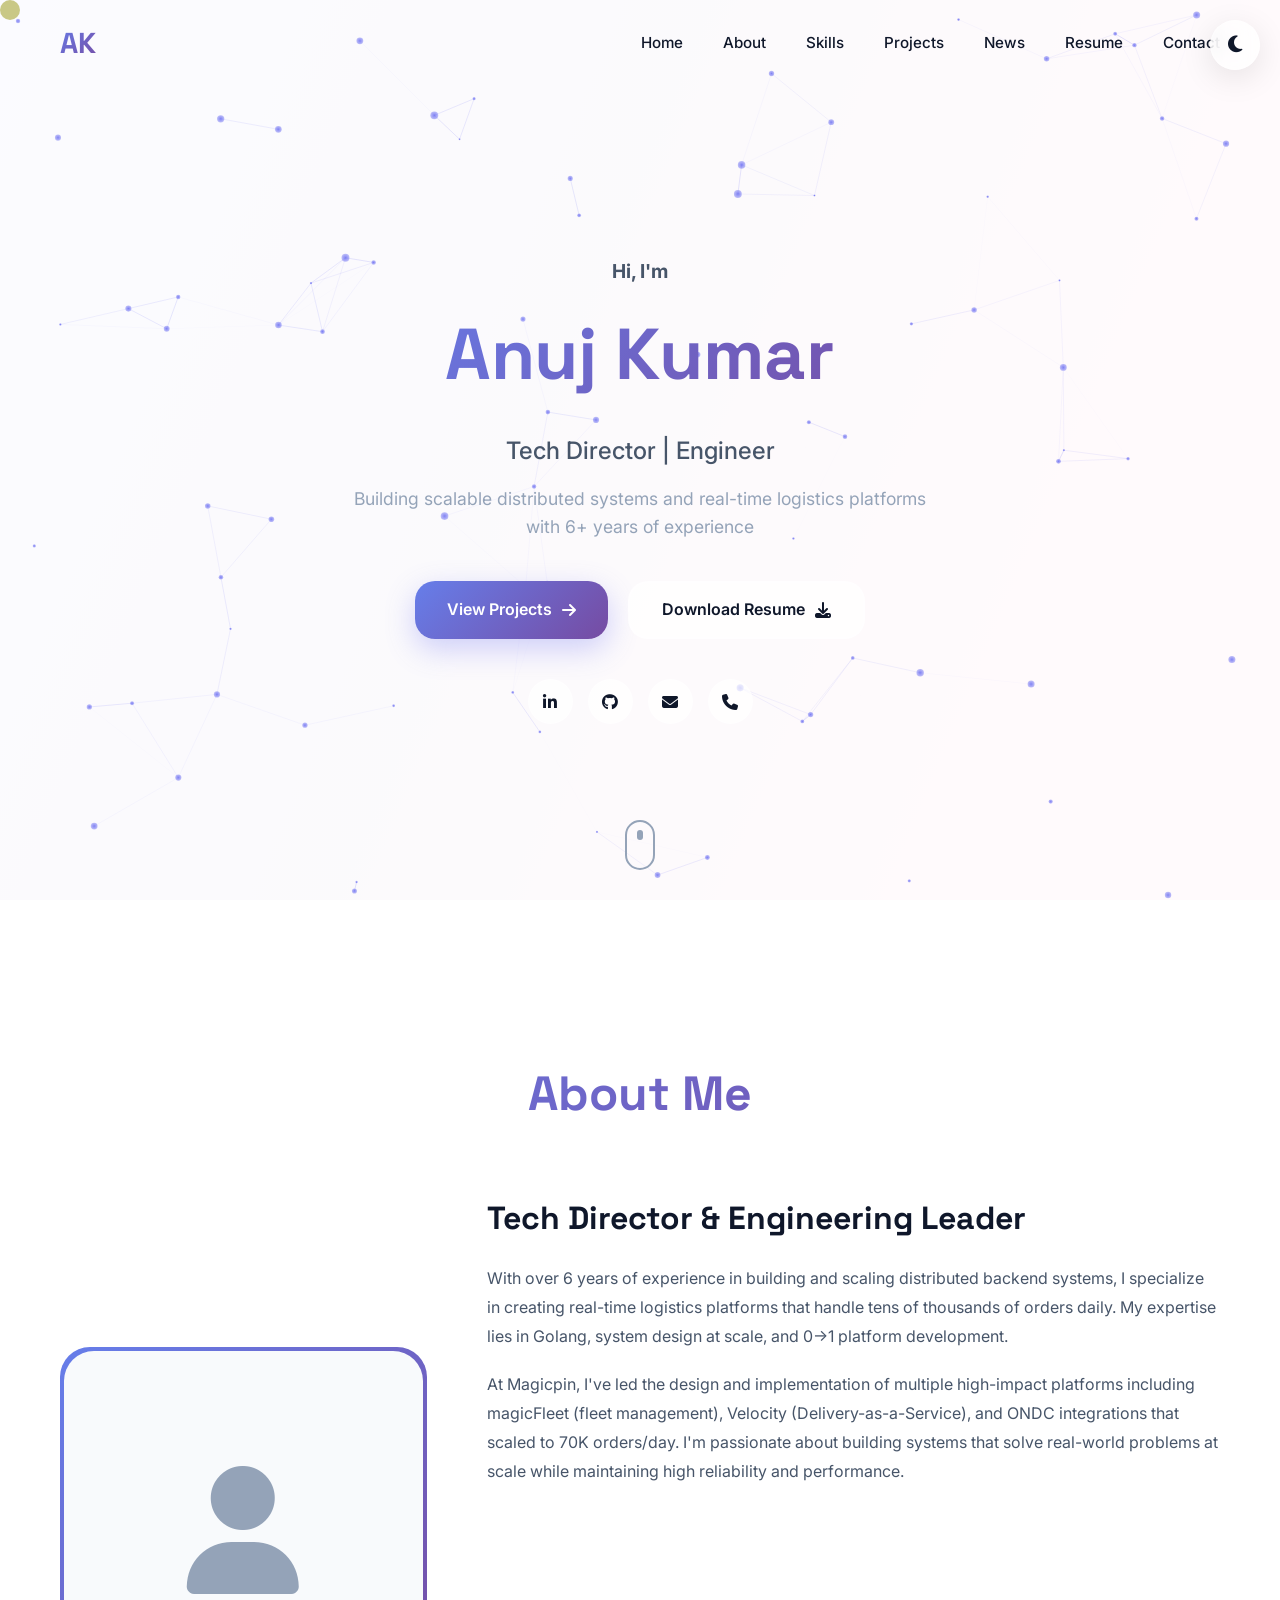
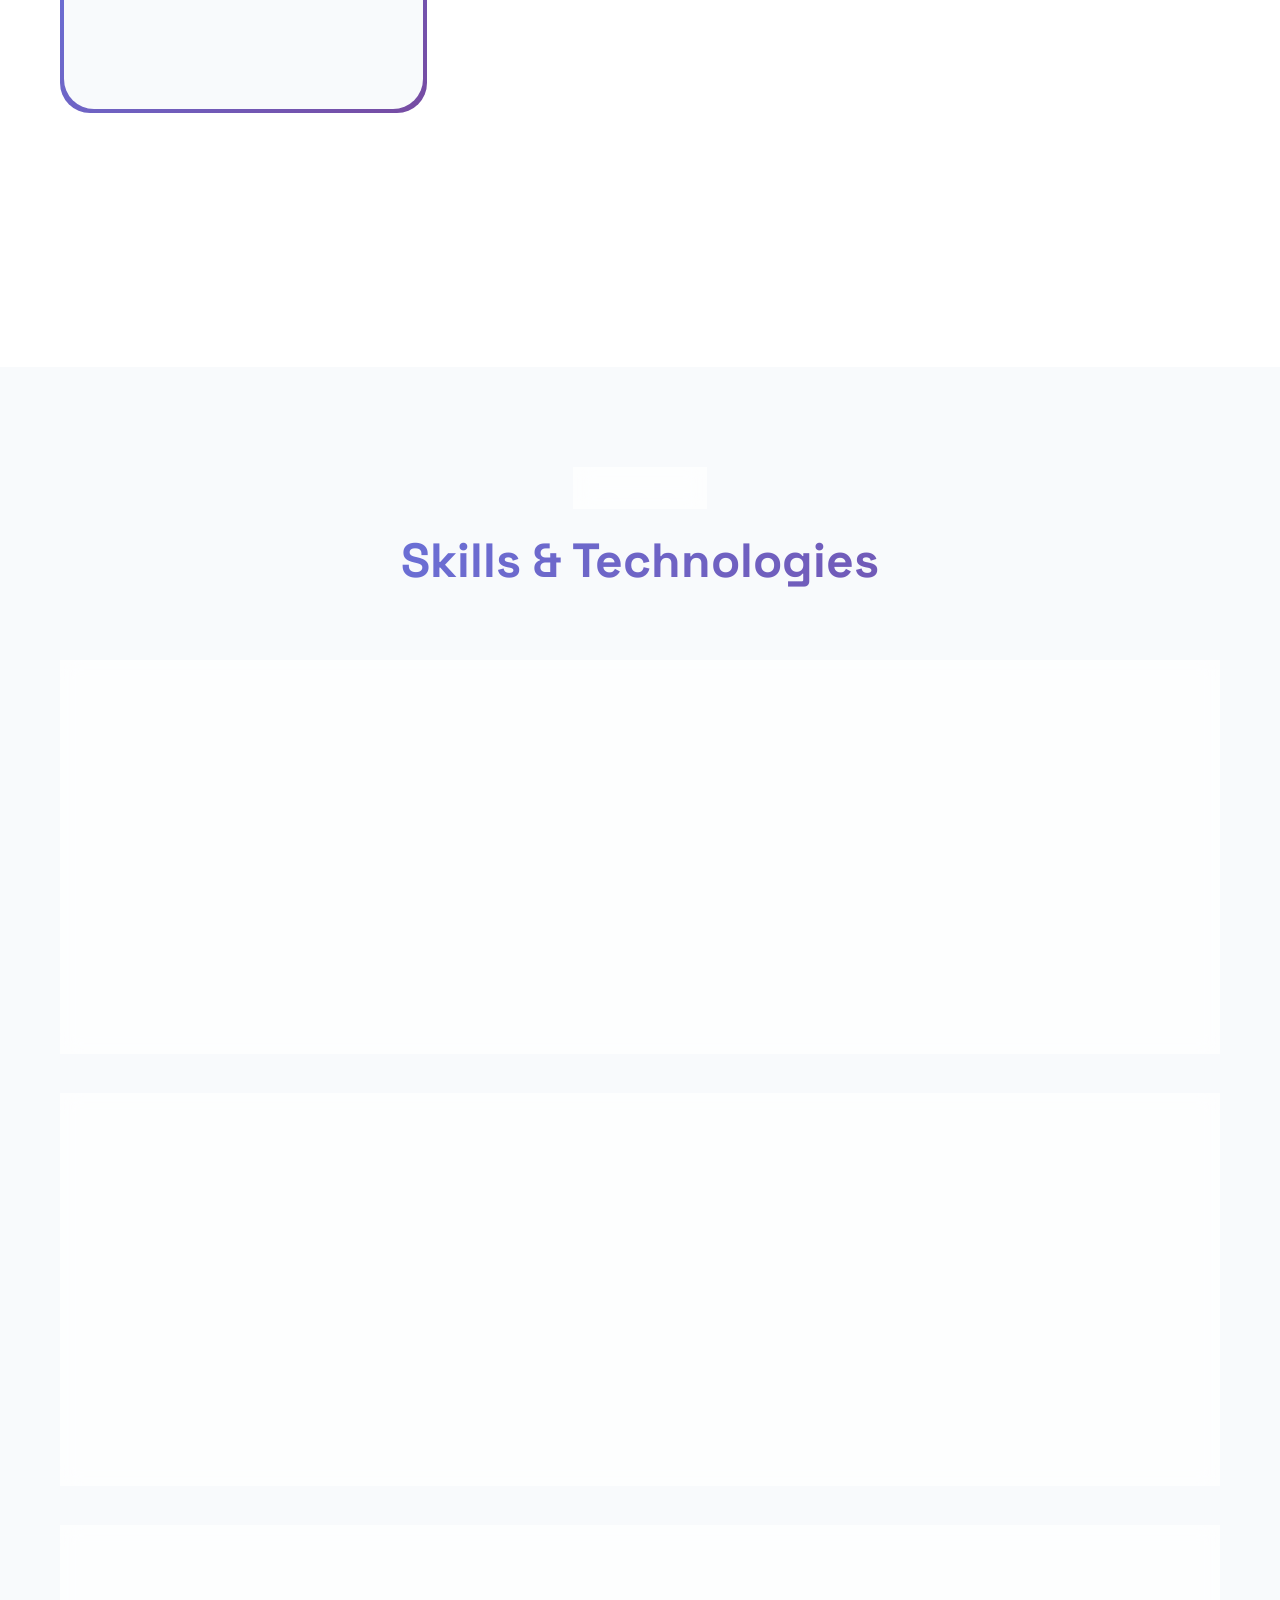
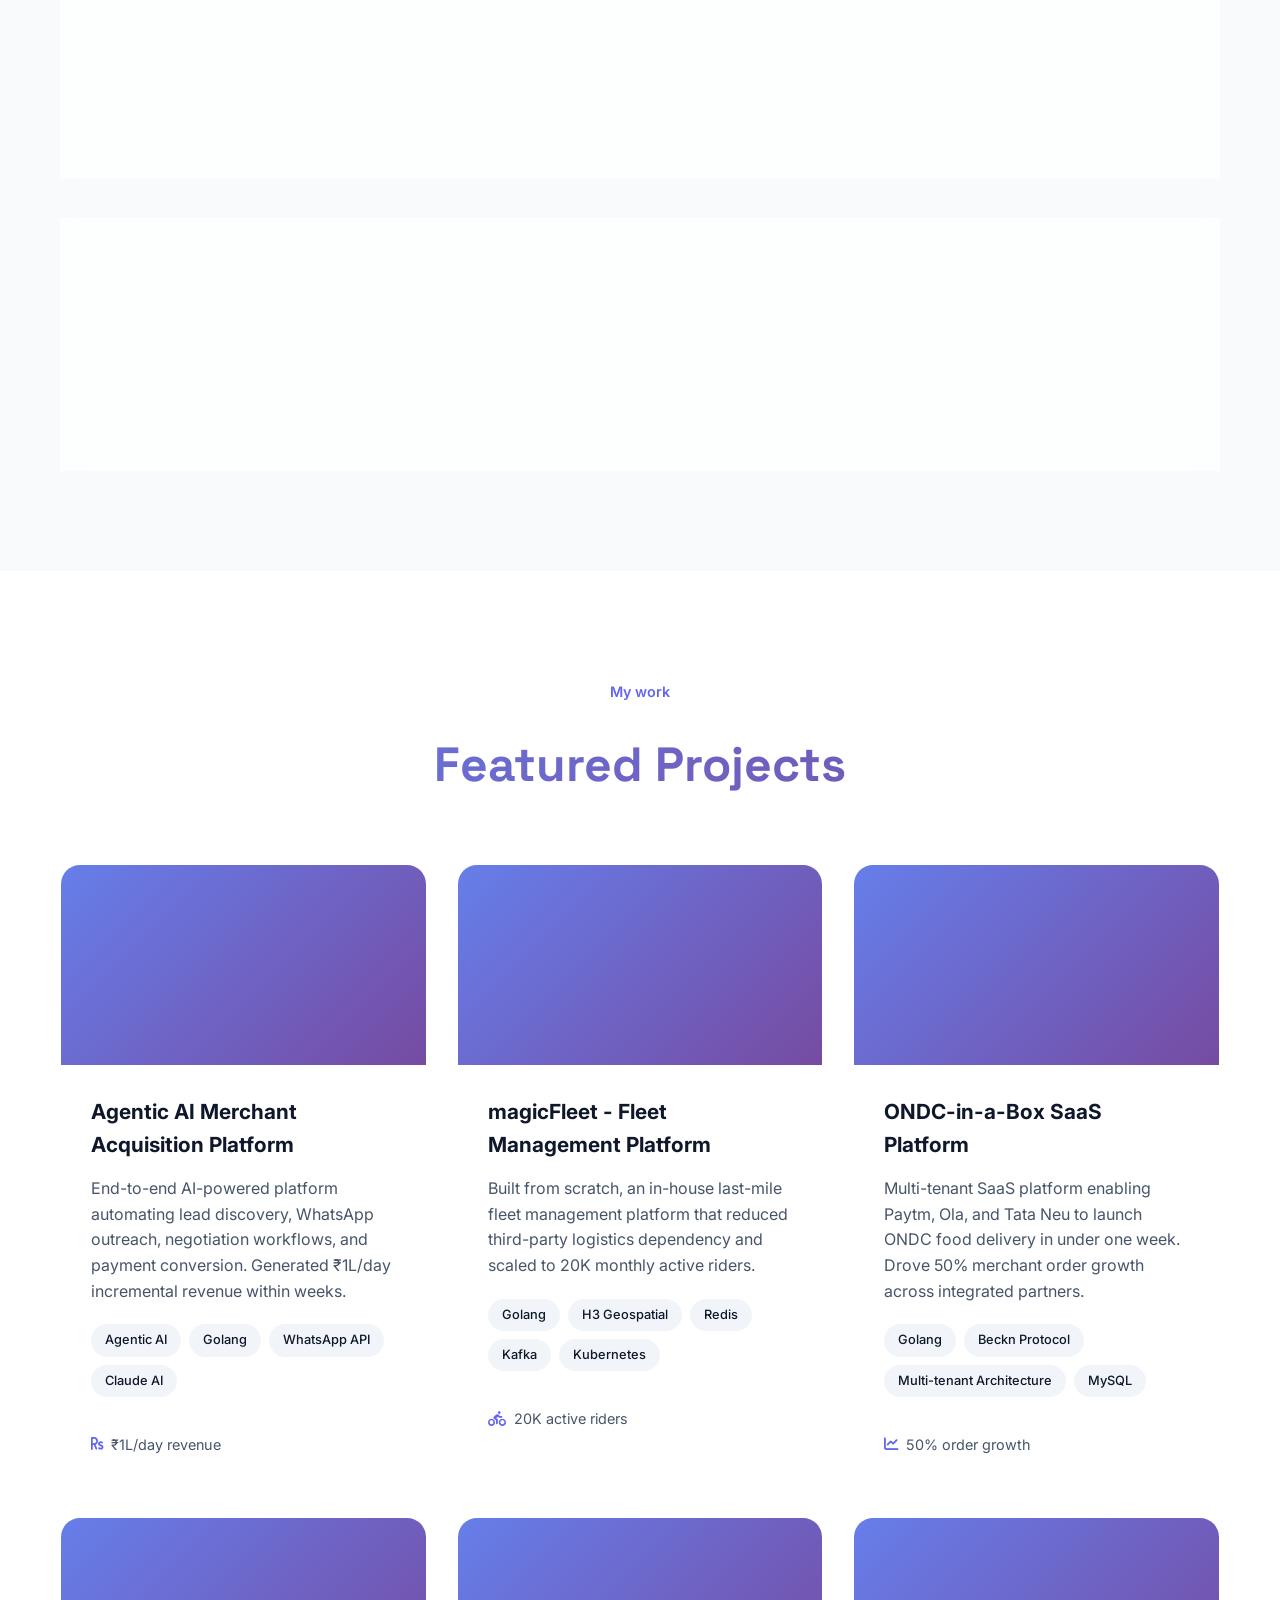
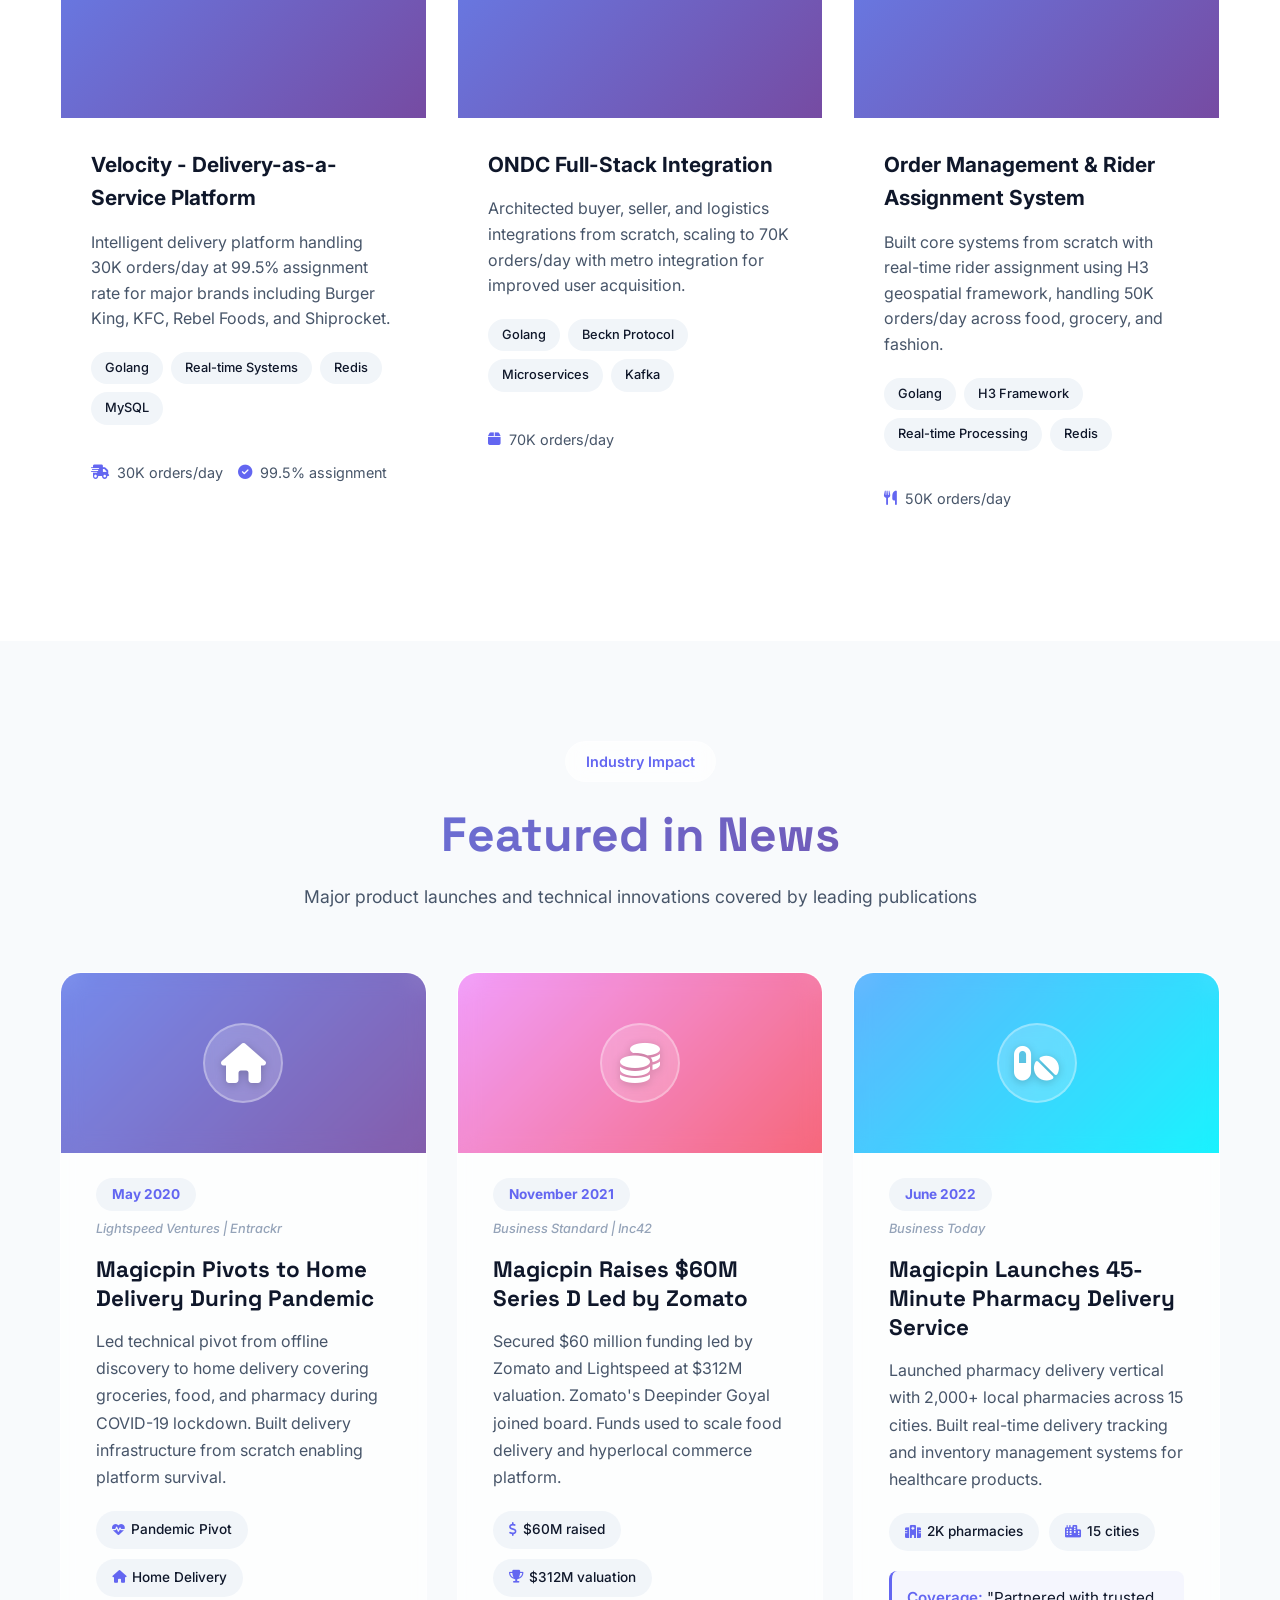
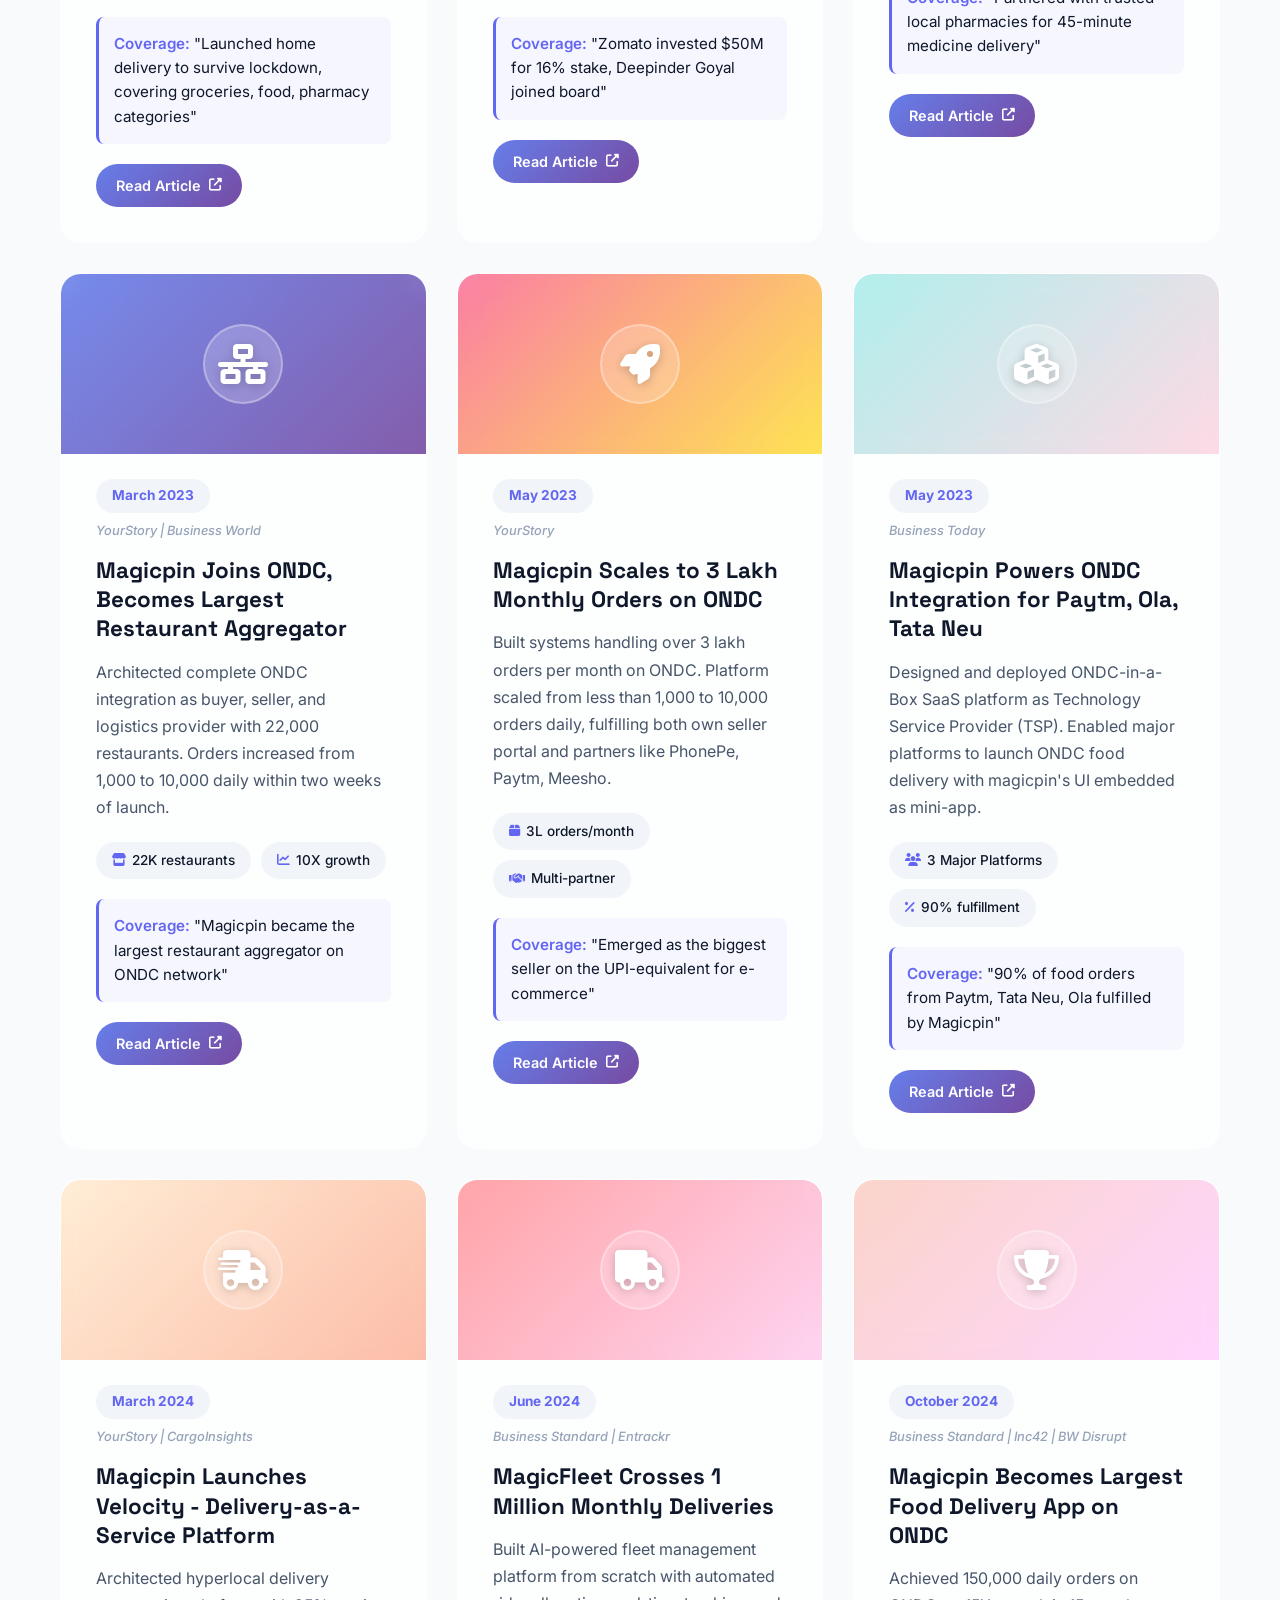
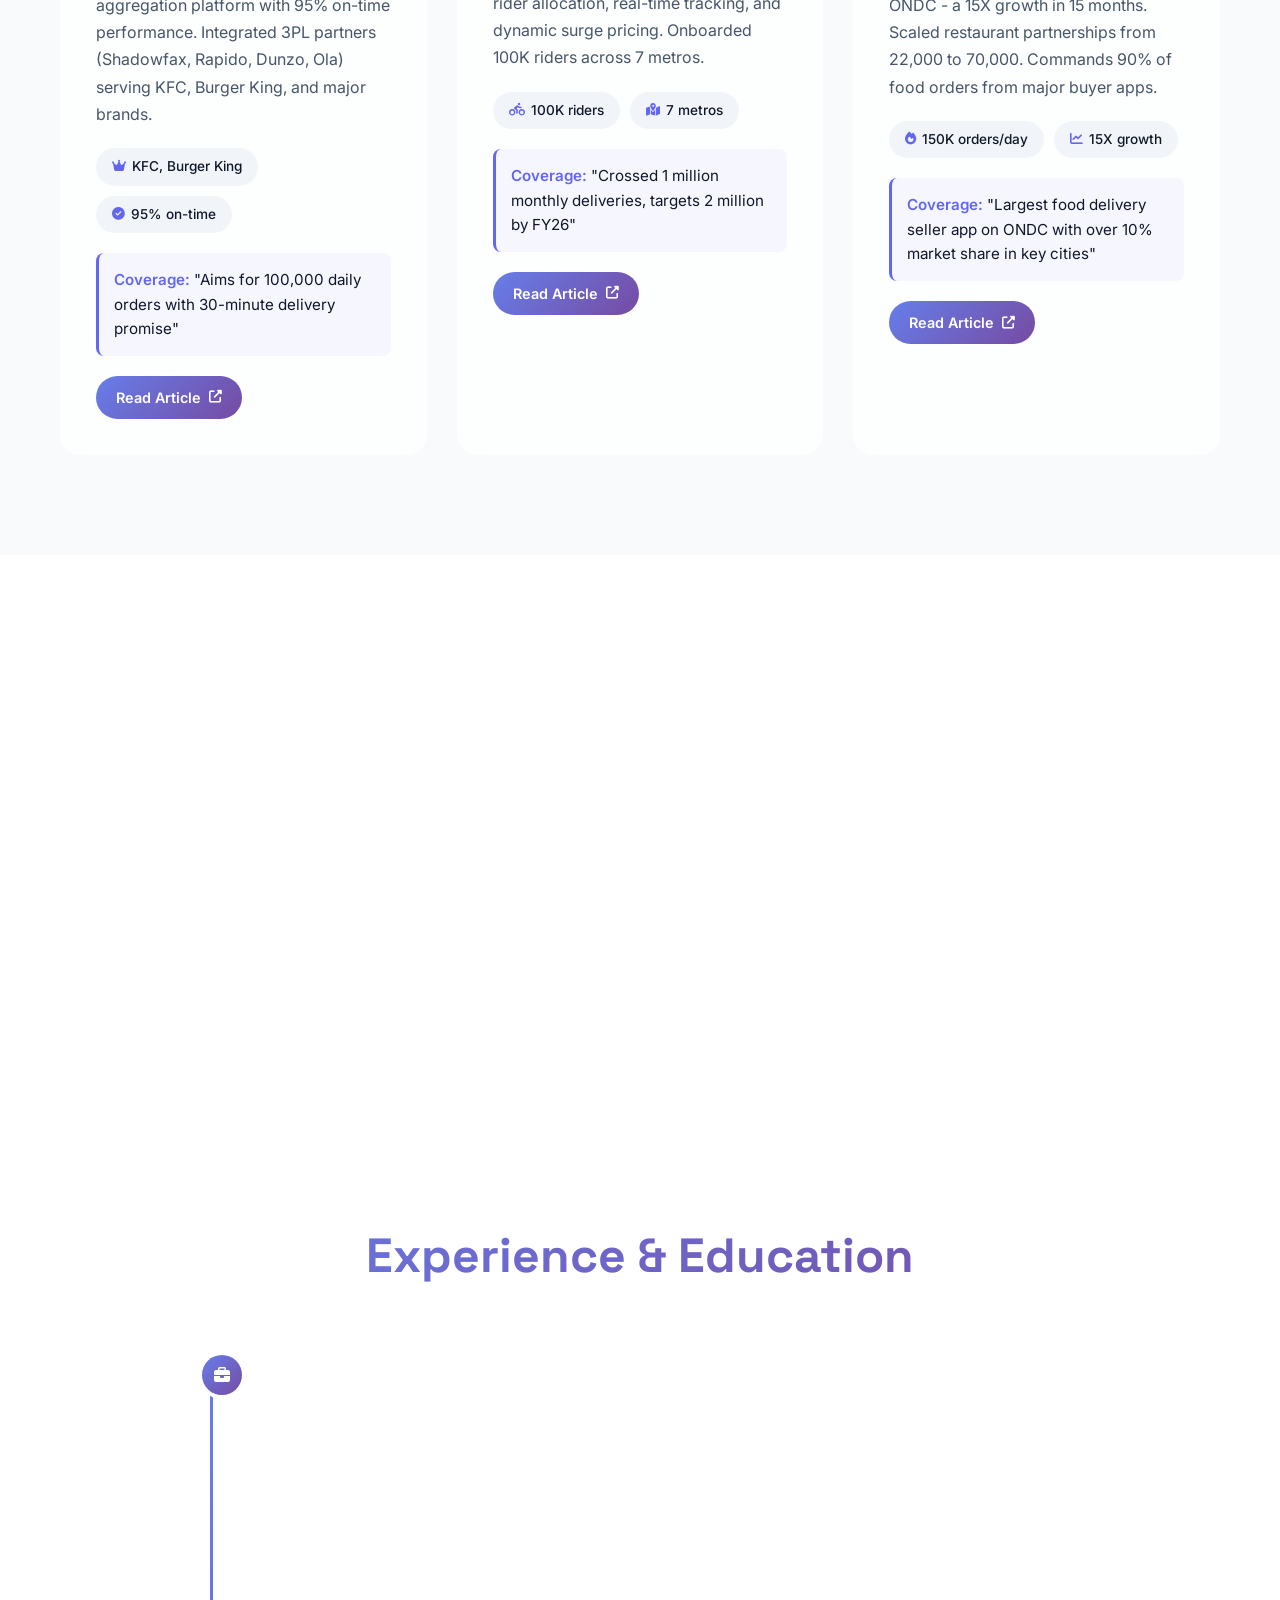
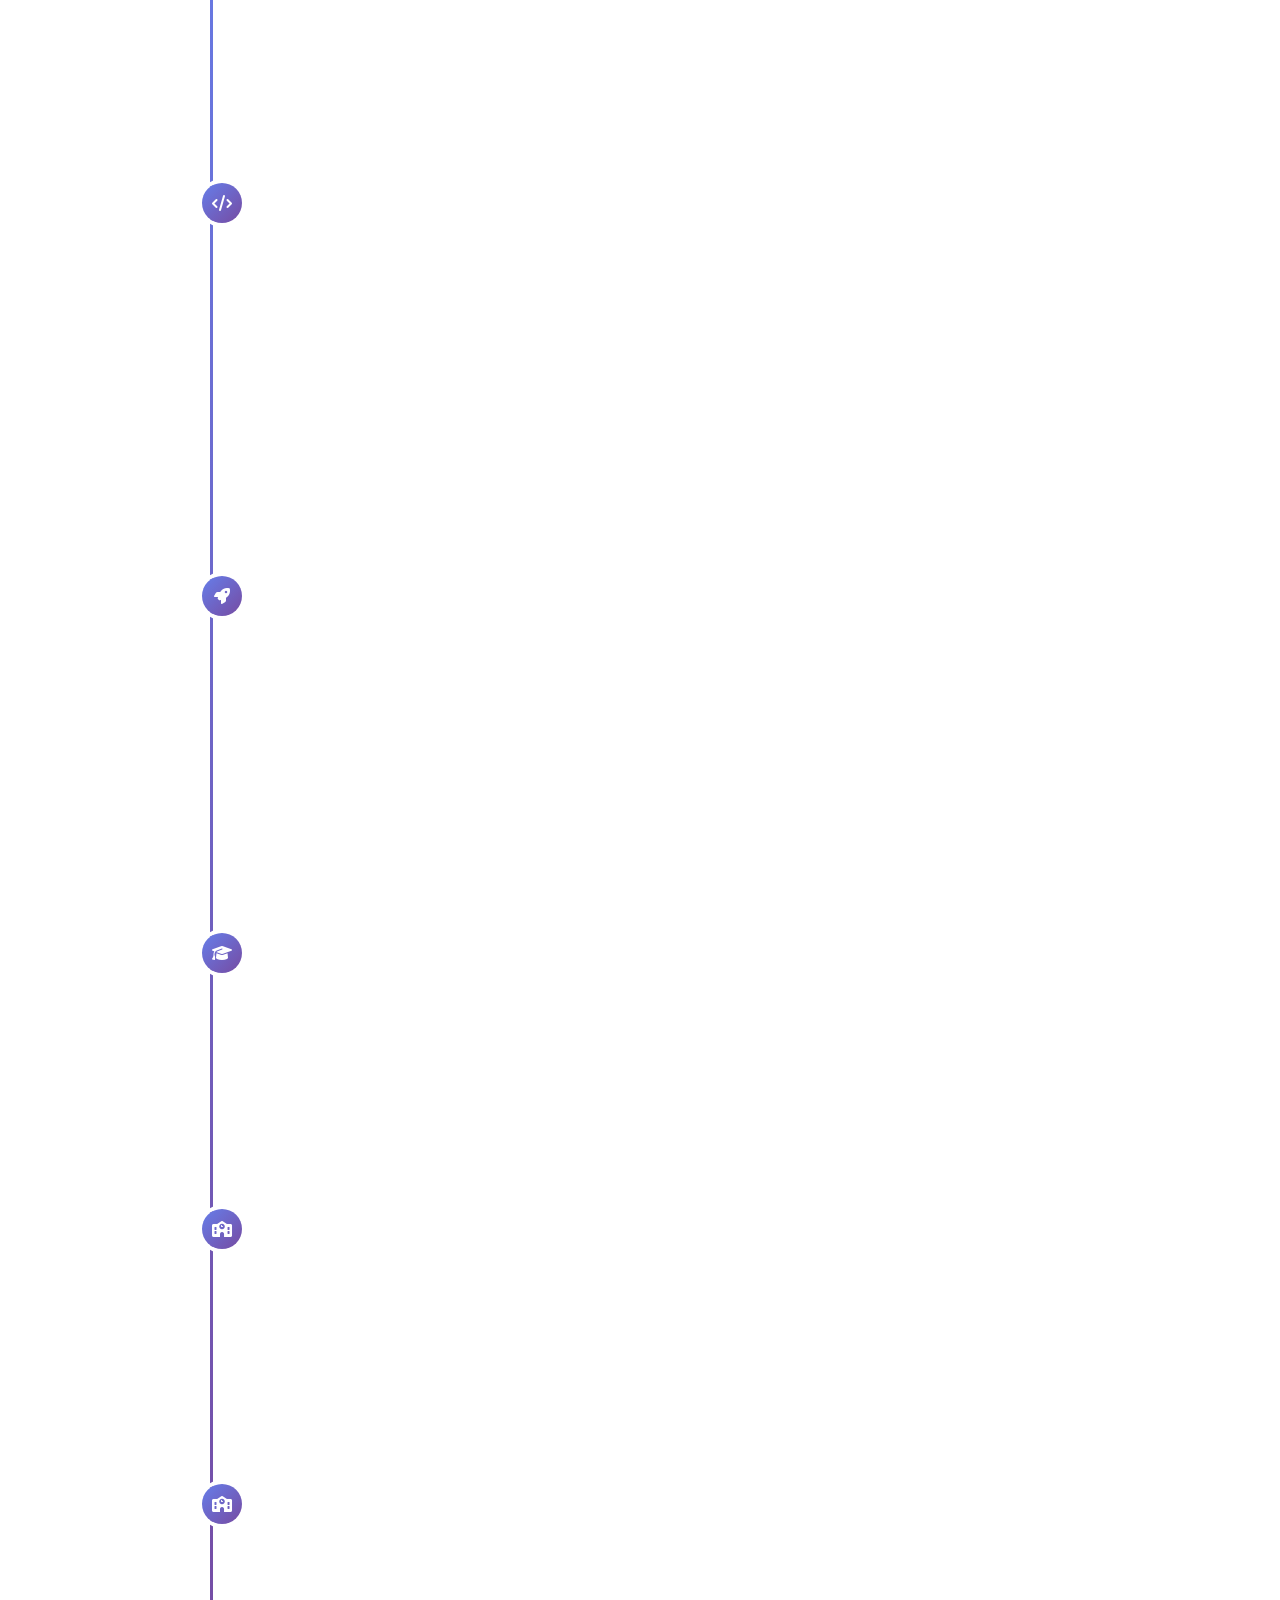
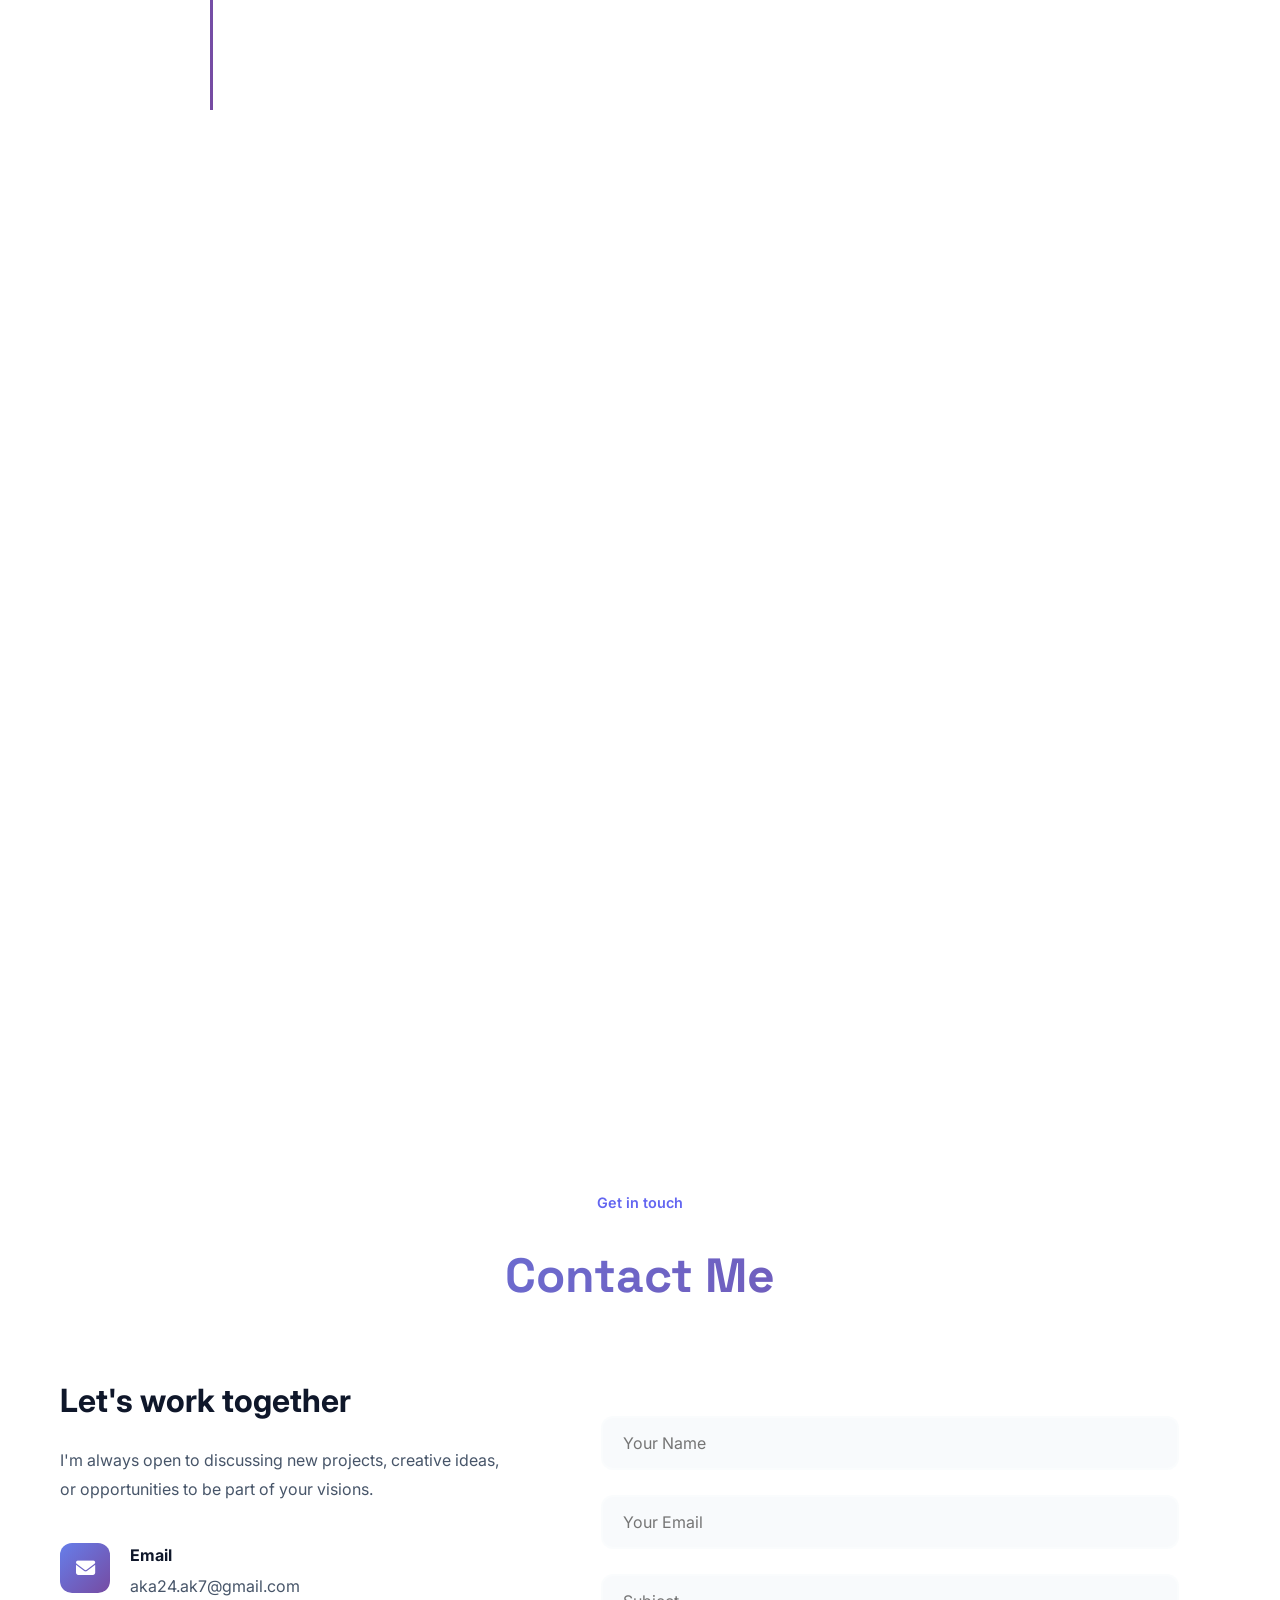
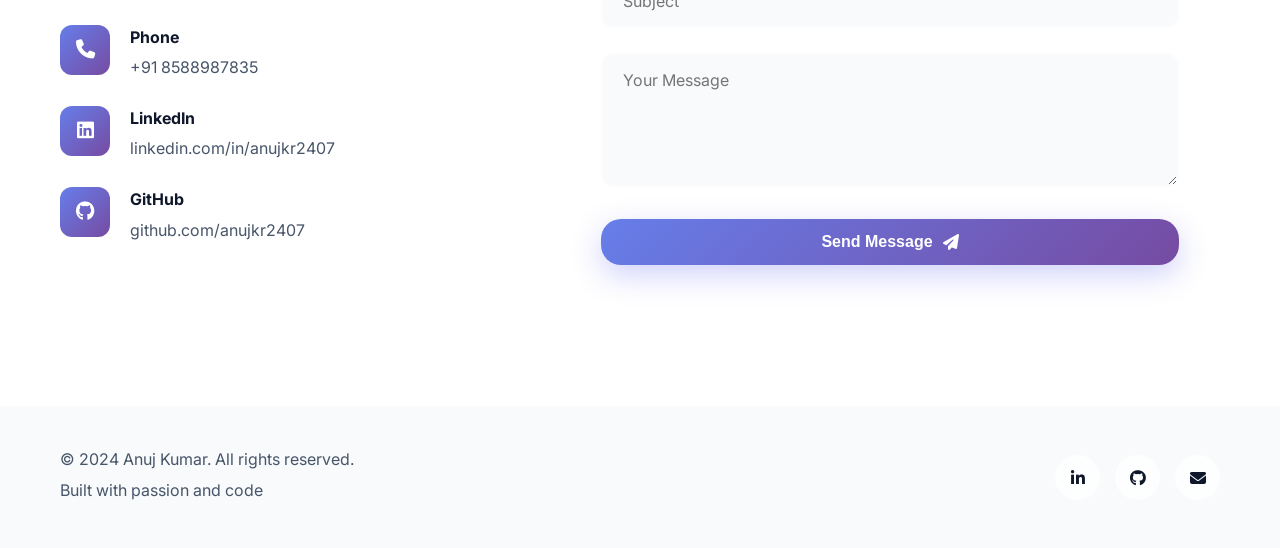
==== index.html @ c37e2f03 "Add header images to news cards and include 2020-2021 news stories (pandemic pivot, Series D funding" ====
<!DOCTYPE html>
<html lang="en">
<head>
    <meta charset="UTF-8">
    <meta name="viewport" content="width=device-width, initial-scale=1.0">
    <meta name="description" content="Anuj Kumar - Tech Director & Engineering Manager with 6+ years experience in distributed systems, Golang, and platform development">
    <meta name="keywords" content="Anuj Kumar, Software Engineer, Tech Director, Golang, System Design, Backend Developer">
    <meta name="author" content="Anuj Kumar">
    <title>Anuj Kumar - Tech Director & Engineering Leader</title>

    <!-- Preconnect for performance -->
    <link rel="preconnect" href="https://fonts.googleapis.com">
    <link rel="preconnect" href="https://fonts.gstatic.com" crossorigin>

    <!-- Google Fonts -->
    <link href="https://fonts.googleapis.com/css2?family=Inter:wght@300;400;500;600;700;800&family=Space+Grotesk:wght@400;500;600;700&display=swap" rel="stylesheet">

    <!-- Font Awesome -->
    <link rel="stylesheet" href="https://cdnjs.cloudflare.com/ajax/libs/font-awesome/6.4.0/css/all.min.css">

    <!-- CSS -->
    <link rel="stylesheet" href="css/style.css">
</head>
<body>
    <!-- Theme Toggle Button -->
    <button id="theme-toggle" class="theme-toggle" aria-label="Toggle dark/light mode">
        <i class="fas fa-moon"></i>
    </button>

    <!-- Back to Top Button -->
    <button id="back-to-top" class="back-to-top" aria-label="Back to top">
        <i class="fas fa-arrow-up"></i>
    </button>

    <!-- Navigation -->
    <nav class="navbar" id="navbar">
        <div class="container">
            <div class="nav-content">
                <a href="#home" class="nav-logo">AK</a>
                <ul class="nav-menu" id="nav-menu">
                    <li><a href="#home" class="nav-link">Home</a></li>
                    <li><a href="#about" class="nav-link">About</a></li>
                    <li><a href="#skills" class="nav-link">Skills</a></li>
                    <li><a href="#projects" class="nav-link">Projects</a></li>
                    <li><a href="#news" class="nav-link">News</a></li>
                    <li><a href="#resume" class="nav-link">Resume</a></li>
                    <li><a href="#contact" class="nav-link">Contact</a></li>
                </ul>
                <button class="nav-toggle" id="nav-toggle" aria-label="Toggle navigation menu">
                    <span></span>
                    <span></span>
                    <span></span>
                </button>
            </div>
        </div>
    </nav>

    <!-- Hero Section -->
    <section id="home" class="hero">
        <div class="particles-container" id="particles"></div>
        <div class="container">
            <div class="hero-content">
                <div class="hero-text">
                    <h1 class="hero-title">
                        <span class="greeting">Hi, I'm</span>
                        <span class="name">Anuj Kumar</span>
                    </h1>
                    <p class="hero-tagline">Tech Director | Engineering Manager | System Architect</p>
                    <p class="hero-description">
                        Building scalable distributed systems and real-time logistics platforms with 6+ years of experience
                    </p>
                    <div class="hero-buttons">
                        <a href="#projects" class="btn btn-primary">
                            <span>View Projects</span>
                            <i class="fas fa-arrow-right"></i>
                        </a>
                        <a href="assets/resume/Anuj_Kumar_Resume.pdf" download class="btn btn-secondary">
                            <span>Download Resume</span>
                            <i class="fas fa-download"></i>
                        </a>
                    </div>
                    <div class="hero-social">
                        <a href="https://linkedin.com/in/anujkr2407" target="_blank" rel="noopener" class="social-link" aria-label="LinkedIn">
                            <i class="fab fa-linkedin-in"></i>
                        </a>
                        <a href="https://github.com/anujkr2407" target="_blank" rel="noopener" class="social-link" aria-label="GitHub">
                            <i class="fab fa-github"></i>
                        </a>
                        <a href="mailto:aka24.ak7@gmail.com" class="social-link" aria-label="Email">
                            <i class="fas fa-envelope"></i>
                        </a>
                        <a href="tel:+918588987835" class="social-link" aria-label="Phone">
                            <i class="fas fa-phone"></i>
                        </a>
                    </div>
                </div>
            </div>
        </div>
        <div class="scroll-indicator">
            <span></span>
        </div>
    </section>

    <!-- About Section -->
    <section id="about" class="about section">
        <div class="container">
            <div class="section-header">
                <span class="section-label">Get to know me</span>
                <h2 class="section-title">About Me</h2>
            </div>
            <div class="about-content">
                <div class="about-image">
                    <div class="image-wrapper">
                        <div class="image-placeholder">
                            <i class="fas fa-user"></i>
                        </div>
                    </div>
                </div>
                <div class="about-text">
                    <h3>Tech Director & Engineering Leader</h3>
                    <p>
                        With over 6 years of experience in building and scaling distributed backend systems,
                        I specialize in creating real-time logistics platforms that handle tens of thousands of orders daily.
                        My expertise lies in Golang, system design at scale, and 0→1 platform development.
                    </p>
                    <p>
                        At Magicpin, I've led the design and implementation of multiple high-impact platforms including
                        magicFleet (fleet management), Velocity (Delivery-as-a-Service), and ONDC integrations that
                        scaled to 70K orders/day. I'm passionate about building systems that solve real-world problems
                        at scale while maintaining high reliability and performance.
                    </p>
                    <div class="about-highlights">
                        <div class="highlight-item">
                            <i class="fas fa-code"></i>
                            <div>
                                <h4>Specialization</h4>
                                <p>Distributed Systems & Real-time Platforms</p>
                            </div>
                        </div>
                        <div class="highlight-item">
                            <i class="fas fa-trophy"></i>
                            <div>
                                <h4>Achievement</h4>
                                <p>Built platforms handling 70K+ orders/day</p>
                            </div>
                        </div>
                        <div class="highlight-item">
                            <i class="fas fa-graduation-cap"></i>
                            <div>
                                <h4>Education</h4>
                                <p>B.E. in IT, NSIT (80.9%)</p>
                            </div>
                        </div>
                    </div>
                </div>
            </div>
        </div>
    </section>

    <!-- Skills Section -->
    <section id="skills" class="skills section">
        <div class="container">
            <div class="section-header">
                <span class="section-label">My expertise</span>
                <h2 class="section-title">Skills & Technologies</h2>
            </div>
            <div class="skills-content">
                <div class="skill-category">
                    <h3><i class="fas fa-code"></i> Programming Languages</h3>
                    <div class="skill-items">
                        <div class="skill-item">
                            <div class="skill-info">
                                <span class="skill-name">Golang</span>
                                <span class="skill-percent">95%</span>
                            </div>
                            <div class="skill-bar">
                                <div class="skill-progress" data-progress="95"></div>
                            </div>
                        </div>
                        <div class="skill-item">
                            <div class="skill-info">
                                <span class="skill-name">Java / Spring Boot</span>
                                <span class="skill-percent">90%</span>
                            </div>
                            <div class="skill-bar">
                                <div class="skill-progress" data-progress="90"></div>
                            </div>
                        </div>
                        <div class="skill-item">
                            <div class="skill-info">
                                <span class="skill-name">Python</span>
                                <span class="skill-percent">85%</span>
                            </div>
                            <div class="skill-bar">
                                <div class="skill-progress" data-progress="85"></div>
                            </div>
                        </div>
                        <div class="skill-item">
                            <div class="skill-info">
                                <span class="skill-name">C/C++</span>
                                <span class="skill-percent">80%</span>
                            </div>
                            <div class="skill-bar">
                                <div class="skill-progress" data-progress="80"></div>
                            </div>
                        </div>
                    </div>
                </div>

                <div class="skill-category">
                    <h3><i class="fas fa-database"></i> Databases & Storage</h3>
                    <div class="skill-items">
                        <div class="skill-item">
                            <div class="skill-info">
                                <span class="skill-name">Redis</span>
                                <span class="skill-percent">95%</span>
                            </div>
                            <div class="skill-bar">
                                <div class="skill-progress" data-progress="95"></div>
                            </div>
                        </div>
                        <div class="skill-item">
                            <div class="skill-info">
                                <span class="skill-name">MySQL</span>
                                <span class="skill-percent">90%</span>
                            </div>
                            <div class="skill-bar">
                                <div class="skill-progress" data-progress="90"></div>
                            </div>
                        </div>
                        <div class="skill-item">
                            <div class="skill-info">
                                <span class="skill-name">MongoDB</span>
                                <span class="skill-percent">88%</span>
                            </div>
                            <div class="skill-bar">
                                <div class="skill-progress" data-progress="88"></div>
                            </div>
                        </div>
                        <div class="skill-item">
                            <div class="skill-info">
                                <span class="skill-name">ElasticSearch / Solr</span>
                                <span class="skill-percent">85%</span>
                            </div>
                            <div class="skill-bar">
                                <div class="skill-progress" data-progress="85"></div>
                            </div>
                        </div>
                    </div>
                </div>

                <div class="skill-category">
                    <h3><i class="fas fa-tools"></i> Tools & Frameworks</h3>
                    <div class="skill-badges">
                        <span class="skill-badge">Kafka</span>
                        <span class="skill-badge">Kubernetes</span>
                        <span class="skill-badge">Google Cloud Platform</span>
                        <span class="skill-badge">BigQuery</span>
                        <span class="skill-badge">H3 Geospatial</span>
                        <span class="skill-badge">Beckn Protocol</span>
                        <span class="skill-badge">Aerospike</span>
                        <span class="skill-badge">Agentic AI</span>
                        <span class="skill-badge">Claude AI</span>
                    </div>
                </div>

                <div class="skill-category">
                    <h3><i class="fas fa-lightbulb"></i> Soft Skills</h3>
                    <div class="skill-badges">
                        <span class="skill-badge">System Architecture</span>
                        <span class="skill-badge">Team Leadership</span>
                        <span class="skill-badge">Cross-functional Collaboration</span>
                        <span class="skill-badge">0→1 Product Development</span>
                        <span class="skill-badge">Performance Management</span>
                        <span class="skill-badge">Technical Mentoring</span>
                    </div>
                </div>
            </div>
        </div>
    </section>

    <!-- Projects Section -->
    <section id="projects" class="projects section">
        <div class="container">
            <div class="section-header">
                <span class="section-label">My work</span>
                <h2 class="section-title">Featured Projects</h2>
            </div>
            <div class="projects-grid">
                <!-- Project 1: Agentic AI Platform -->
                <div class="project-card">
                    <div class="project-image">
                        <div class="project-overlay">
                            <div class="project-links">
                                <a href="#" class="project-link" aria-label="View project">
                                    <i class="fas fa-external-link-alt"></i>
                                </a>
                            </div>
                        </div>
                    </div>
                    <div class="project-content">
                        <h3>Agentic AI Merchant Acquisition Platform</h3>
                        <p>End-to-end AI-powered platform automating lead discovery, WhatsApp outreach, negotiation workflows, and payment conversion. Generated ₹1L/day incremental revenue within weeks.</p>
                        <div class="project-tech">
                            <span>Agentic AI</span>
                            <span>Golang</span>
                            <span>WhatsApp API</span>
                            <span>Claude AI</span>
                        </div>
                        <div class="project-stats">
                            <div class="stat">
                                <i class="fas fa-rupee-sign"></i>
                                <span>₹1L/day revenue</span>
                            </div>
                        </div>
                    </div>
                </div>

                <!-- Project 2: magicFleet -->
                <div class="project-card">
                    <div class="project-image">
                        <div class="project-overlay">
                            <div class="project-links">
                                <a href="#" class="project-link" aria-label="View project">
                                    <i class="fas fa-external-link-alt"></i>
                                </a>
                            </div>
                        </div>
                    </div>
                    <div class="project-content">
                        <h3>magicFleet - Fleet Management Platform</h3>
                        <p>Built from scratch, an in-house last-mile fleet management platform that reduced third-party logistics dependency and scaled to 20K monthly active riders.</p>
                        <div class="project-tech">
                            <span>Golang</span>
                            <span>H3 Geospatial</span>
                            <span>Redis</span>
                            <span>Kafka</span>
                            <span>Kubernetes</span>
                        </div>
                        <div class="project-stats">
                            <div class="stat">
                                <i class="fas fa-biking"></i>
                                <span>20K active riders</span>
                            </div>
                        </div>
                    </div>
                </div>

                <!-- Project 3: ONDC-in-a-Box -->
                <div class="project-card">
                    <div class="project-image">
                        <div class="project-overlay">
                            <div class="project-links">
                                <a href="#" class="project-link" aria-label="View project">
                                    <i class="fas fa-external-link-alt"></i>
                                </a>
                            </div>
                        </div>
                    </div>
                    <div class="project-content">
                        <h3>ONDC-in-a-Box SaaS Platform</h3>
                        <p>Multi-tenant SaaS platform enabling Paytm, Ola, and Tata Neu to launch ONDC food delivery in under one week. Drove 50% merchant order growth across integrated partners.</p>
                        <div class="project-tech">
                            <span>Golang</span>
                            <span>Beckn Protocol</span>
                            <span>Multi-tenant Architecture</span>
                            <span>MySQL</span>
                        </div>
                        <div class="project-stats">
                            <div class="stat">
                                <i class="fas fa-chart-line"></i>
                                <span>50% order growth</span>
                            </div>
                        </div>
                    </div>
                </div>

                <!-- Project 4: Velocity DaaS -->
                <div class="project-card">
                    <div class="project-image">
                        <div class="project-overlay">
                            <div class="project-links">
                                <a href="#" class="project-link" aria-label="View project">
                                    <i class="fas fa-external-link-alt"></i>
                                </a>
                            </div>
                        </div>
                    </div>
                    <div class="project-content">
                        <h3>Velocity - Delivery-as-a-Service Platform</h3>
                        <p>Intelligent delivery platform handling 30K orders/day at 99.5% assignment rate for major brands including Burger King, KFC, Rebel Foods, and Shiprocket.</p>
                        <div class="project-tech">
                            <span>Golang</span>
                            <span>Real-time Systems</span>
                            <span>Redis</span>
                            <span>MySQL</span>
                        </div>
                        <div class="project-stats">
                            <div class="stat">
                                <i class="fas fa-shipping-fast"></i>
                                <span>30K orders/day</span>
                            </div>
                            <div class="stat">
                                <i class="fas fa-check-circle"></i>
                                <span>99.5% assignment</span>
                            </div>
                        </div>
                    </div>
                </div>

                <!-- Project 5: ONDC Integration -->
                <div class="project-card">
                    <div class="project-image">
                        <div class="project-overlay">
                            <div class="project-links">
                                <a href="#" class="project-link" aria-label="View project">
                                    <i class="fas fa-external-link-alt"></i>
                                </a>
                            </div>
                        </div>
                    </div>
                    <div class="project-content">
                        <h3>ONDC Full-Stack Integration</h3>
                        <p>Architected buyer, seller, and logistics integrations from scratch, scaling to 70K orders/day with metro integration for improved user acquisition.</p>
                        <div class="project-tech">
                            <span>Golang</span>
                            <span>Beckn Protocol</span>
                            <span>Microservices</span>
                            <span>Kafka</span>
                        </div>
                        <div class="project-stats">
                            <div class="stat">
                                <i class="fas fa-box"></i>
                                <span>70K orders/day</span>
                            </div>
                        </div>
                    </div>
                </div>

                <!-- Project 6: Order Management System -->
                <div class="project-card">
                    <div class="project-image">
                        <div class="project-overlay">
                            <div class="project-links">
                                <a href="#" class="project-link" aria-label="View project">
                                    <i class="fas fa-external-link-alt"></i>
                                </a>
                            </div>
                        </div>
                    </div>
                    <div class="project-content">
                        <h3>Order Management & Rider Assignment System</h3>
                        <p>Built core systems from scratch with real-time rider assignment using H3 geospatial framework, handling 50K orders/day across food, grocery, and fashion.</p>
                        <div class="project-tech">
                            <span>Golang</span>
                            <span>H3 Framework</span>
                            <span>Real-time Processing</span>
                            <span>Redis</span>
                        </div>
                        <div class="project-stats">
                            <div class="stat">
                                <i class="fas fa-utensils"></i>
                                <span>50K orders/day</span>
                            </div>
                        </div>
                    </div>
                </div>
            </div>
        </div>
    </section>

    <!-- Featured in News Section -->
    <section id="news" class="news section">
        <div class="container">
            <div class="section-header">
                <span class="section-label">Industry Impact</span>
                <h2 class="section-title">Featured in News</h2>
                <p class="section-subtitle">Major product launches and technical innovations covered by leading publications</p>
            </div>
            <div class="news-grid">
                <!-- News 0: Pandemic Pivot 2020 -->
                <div class="news-card">
                    <div class="news-header-image" style="background: linear-gradient(135deg, #667eea 0%, #764ba2 100%);">
                        <div class="news-header-icon">
                            <i class="fas fa-home"></i>
                        </div>
                    </div>
                    <div class="news-content">
                        <span class="news-date">May 2020</span>
                        <span class="news-source">Lightspeed Ventures | Entrackr</span>
                        <h3>Magicpin Pivots to Home Delivery During Pandemic</h3>
                        <p>Led technical pivot from offline discovery to home delivery covering groceries, food, and pharmacy during COVID-19 lockdown. Built delivery infrastructure from scratch enabling platform survival.</p>
                        <div class="news-tags">
                            <span><i class="fas fa-heartbeat"></i> Pandemic Pivot</span>
                            <span><i class="fas fa-home"></i> Home Delivery</span>
                        </div>
                        <div class="news-highlight">
                            <p><strong>Coverage:</strong> "Launched home delivery to survive lockdown, covering groceries, food, pharmacy categories"</p>
                        </div>
                        <a href="https://lsvp.com/stories/magicpin-a-story-of-innovation-and-growth/" target="_blank" rel="noopener" class="news-link">
                            <span>Read Article</span>
                            <i class="fas fa-external-link-alt"></i>
                        </a>
                    </div>
                </div>

                <!-- News 1: Series D Funding -->
                <div class="news-card">
                    <div class="news-header-image" style="background: linear-gradient(135deg, #f093fb 0%, #f5576c 100%);">
                        <div class="news-header-icon">
                            <i class="fas fa-coins"></i>
                        </div>
                    </div>
                    <div class="news-content">
                        <span class="news-date">November 2021</span>
                        <span class="news-source">Business Standard | Inc42</span>
                        <h3>Magicpin Raises $60M Series D Led by Zomato</h3>
                        <p>Secured $60 million funding led by Zomato and Lightspeed at $312M valuation. Zomato's Deepinder Goyal joined board. Funds used to scale food delivery and hyperlocal commerce platform.</p>
                        <div class="news-tags">
                            <span><i class="fas fa-dollar-sign"></i> $60M raised</span>
                            <span><i class="fas fa-trophy"></i> $312M valuation</span>
                        </div>
                        <div class="news-highlight">
                            <p><strong>Coverage:</strong> "Zomato invested $50M for 16% stake, Deepinder Goyal joined board"</p>
                        </div>
                        <a href="https://www.business-standard.com/article/companies/magicpin-raises-60-million-in-series-d-round-led-by-zomato-121111001523_1.html" target="_blank" rel="noopener" class="news-link">
                            <span>Read Article</span>
                            <i class="fas fa-external-link-alt"></i>
                        </a>
                    </div>
                </div>

                <!-- News 2: Pharmacy Launch -->
                <div class="news-card">
                    <div class="news-header-image" style="background: linear-gradient(135deg, #4facfe 0%, #00f2fe 100%);">
                        <div class="news-header-icon">
                            <i class="fas fa-pills"></i>
                        </div>
                    </div>
                    <div class="news-content">
                        <span class="news-date">June 2022</span>
                        <span class="news-source">Business Today</span>
                        <h3>Magicpin Launches 45-Minute Pharmacy Delivery Service</h3>
                        <p>Launched pharmacy delivery vertical with 2,000+ local pharmacies across 15 cities. Built real-time delivery tracking and inventory management systems for healthcare products.</p>
                        <div class="news-tags">
                            <span><i class="fas fa-hospital"></i> 2K pharmacies</span>
                            <span><i class="fas fa-city"></i> 15 cities</span>
                        </div>
                        <div class="news-highlight">
                            <p><strong>Coverage:</strong> "Partnered with trusted local pharmacies for 45-minute medicine delivery"</p>
                        </div>
                        <a href="https://www.businesstoday.in/latest/corporate/story/e-commerce-platform-magicpin-launches-45-min-pharmacy-delivery-service-336004-2022-06-01" target="_blank" rel="noopener" class="news-link">
                            <span>Read Article</span>
                            <i class="fas fa-external-link-alt"></i>
                        </a>
                    </div>
                </div>

                <!-- News 3: ONDC Integration -->
                <div class="news-card">
                    <div class="news-header-image" style="background: linear-gradient(135deg, #667eea 0%, #764ba2 100%);">
                        <div class="news-header-icon">
                            <i class="fas fa-network-wired"></i>
                        </div>
                    </div>
                    <div class="news-content">
                        <span class="news-date">March 2023</span>
                        <span class="news-source">YourStory | Business World</span>
                        <h3>Magicpin Joins ONDC, Becomes Largest Restaurant Aggregator</h3>
                        <p>Architected complete ONDC integration as buyer, seller, and logistics provider with 22,000 restaurants. Orders increased from 1,000 to 10,000 daily within two weeks of launch.</p>
                        <div class="news-tags">
                            <span><i class="fas fa-store"></i> 22K restaurants</span>
                            <span><i class="fas fa-chart-line"></i> 10X growth</span>
                        </div>
                        <div class="news-highlight">
                            <p><strong>Coverage:</strong> "Magicpin became the largest restaurant aggregator on ONDC network"</p>
                        </div>
                        <a href="https://yourstory.com/2023/03/magicpin-joins-ondc-food-beverage-sellers" target="_blank" rel="noopener" class="news-link">
                            <span>Read Article</span>
                            <i class="fas fa-external-link-alt"></i>
                        </a>
                    </div>
                </div>

                <!-- News 4: ONDC Scale Achievement -->
                <div class="news-card">
                    <div class="news-header-image" style="background: linear-gradient(135deg, #fa709a 0%, #fee140 100%);">
                        <div class="news-header-icon">
                            <i class="fas fa-rocket"></i>
                        </div>
                    </div>
                    <div class="news-content">
                        <span class="news-date">May 2023</span>
                        <span class="news-source">YourStory</span>
                        <h3>Magicpin Scales to 3 Lakh Monthly Orders on ONDC</h3>
                        <p>Built systems handling over 3 lakh orders per month on ONDC. Platform scaled from less than 1,000 to 10,000 orders daily, fulfilling both own seller portal and partners like PhonePe, Paytm, Meesho.</p>
                        <div class="news-tags">
                            <span><i class="fas fa-box"></i> 3L orders/month</span>
                            <span><i class="fas fa-handshake"></i> Multi-partner</span>
                        </div>
                        <div class="news-highlight">
                            <p><strong>Coverage:</strong> "Emerged as the biggest seller on the UPI-equivalent for e-commerce"</p>
                        </div>
                        <a href="https://yourstory.com/2023/05/magicpin-scales-up-to-more-than-3-lakhs-delivery-ondc" target="_blank" rel="noopener" class="news-link">
                            <span>Read Article</span>
                            <i class="fas fa-external-link-alt"></i>
                        </a>
                    </div>
                </div>

                <!-- News 5: Paytm Integration -->
                <div class="news-card">
                    <div class="news-header-image" style="background: linear-gradient(135deg, #a8edea 0%, #fed6e3 100%);">
                        <div class="news-header-icon">
                            <i class="fas fa-cubes"></i>
                        </div>
                    </div>
                    <div class="news-content">
                        <span class="news-date">May 2023</span>
                        <span class="news-source">Business Today</span>
                        <h3>Magicpin Powers ONDC Integration for Paytm, Ola, Tata Neu</h3>
                        <p>Designed and deployed ONDC-in-a-Box SaaS platform as Technology Service Provider (TSP). Enabled major platforms to launch ONDC food delivery with magicpin's UI embedded as mini-app.</p>
                        <div class="news-tags">
                            <span><i class="fas fa-users"></i> 3 Major Platforms</span>
                            <span><i class="fas fa-percentage"></i> 90% fulfillment</span>
                        </div>
                        <div class="news-highlight">
                            <p><strong>Coverage:</strong> "90% of food orders from Paytm, Tata Neu, Ola fulfilled by Magicpin"</p>
                        </div>
                        <a href="https://www.businesstoday.in/entrepreneurship/story/how-magicpin-from-paytms-forgotten-mini-app-store-helped-it-capture-the-ondc-momentum-381350-2023-05-15" target="_blank" rel="noopener" class="news-link">
                            <span>Read Article</span>
                            <i class="fas fa-external-link-alt"></i>
                        </a>
                    </div>
                </div>

                <!-- News 6: Velocity DaaS Launch -->
                <div class="news-card">
                    <div class="news-header-image" style="background: linear-gradient(135deg, #ffecd2 0%, #fcb69f 100%);">
                        <div class="news-header-icon">
                            <i class="fas fa-shipping-fast"></i>
                        </div>
                    </div>
                    <div class="news-content">
                        <span class="news-date">March 2024</span>
                        <span class="news-source">YourStory | CargoInsights</span>
                        <h3>Magicpin Launches Velocity - Delivery-as-a-Service Platform</h3>
                        <p>Architected hyperlocal delivery aggregation platform with 95% on-time performance. Integrated 3PL partners (Shadowfax, Rapido, Dunzo, Ola) serving KFC, Burger King, and major brands.</p>
                        <div class="news-tags">
                            <span><i class="fas fa-crown"></i> KFC, Burger King</span>
                            <span><i class="fas fa-check-circle"></i> 95% on-time</span>
                        </div>
                        <div class="news-highlight">
                            <p><strong>Coverage:</strong> "Aims for 100,000 daily orders with 30-minute delivery promise"</p>
                        </div>
                        <a href="https://yourstory.com/2024/03/magicpin-forays-into-hyperlocal-delivery-services-with-velocity" target="_blank" rel="noopener" class="news-link">
                            <span>Read Article</span>
                            <i class="fas fa-external-link-alt"></i>
                        </a>
                    </div>
                </div>

                <!-- News 7: magicFleet Launch -->
                <div class="news-card">
                    <div class="news-header-image" style="background: linear-gradient(135deg, #ff9a9e 0%, #fecfef 100%);">
                        <div class="news-header-icon">
                            <i class="fas fa-truck"></i>
                        </div>
                    </div>
                    <div class="news-content">
                        <span class="news-date">June 2024</span>
                        <span class="news-source">Business Standard | Entrackr</span>
                        <h3>MagicFleet Crosses 1 Million Monthly Deliveries</h3>
                        <p>Built AI-powered fleet management platform from scratch with automated rider allocation, real-time tracking, and dynamic surge pricing. Onboarded 100K riders across 7 metros.</p>
                        <div class="news-tags">
                            <span><i class="fas fa-biking"></i> 100K riders</span>
                            <span><i class="fas fa-map-marked-alt"></i> 7 metros</span>
                        </div>
                        <div class="news-highlight">
                            <p><strong>Coverage:</strong> "Crossed 1 million monthly deliveries, targets 2 million by FY26"</p>
                        </div>
                        <a href="https://www.business-standard.com/companies/start-ups/magicfleet-crosses-1-million-monthly-deliveries-eyes-2-million-in-fy26-125061901275_1.html" target="_blank" rel="noopener" class="news-link">
                            <span>Read Article</span>
                            <i class="fas fa-external-link-alt"></i>
                        </a>
                    </div>
                </div>

                <!-- News 8: ONDC Market Leader -->
                <div class="news-card">
                    <div class="news-header-image" style="background: linear-gradient(135deg, #fad0c4 0%, #ffd1ff 100%);">
                        <div class="news-header-icon">
                            <i class="fas fa-trophy"></i>
                        </div>
                    </div>
                    <div class="news-content">
                        <span class="news-date">October 2024</span>
                        <span class="news-source">Business Standard | Inc42 | BW Disrupt</span>
                        <h3>Magicpin Becomes Largest Food Delivery App on ONDC</h3>
                        <p>Achieved 150,000 daily orders on ONDC - a 15X growth in 15 months. Scaled restaurant partnerships from 22,000 to 70,000. Commands 90% of food orders from major buyer apps.</p>
                        <div class="news-tags">
                            <span><i class="fas fa-fire"></i> 150K orders/day</span>
                            <span><i class="fas fa-chart-line"></i> 15X growth</span>
                        </div>
                        <div class="news-highlight">
                            <p><strong>Coverage:</strong> "Largest food delivery seller app on ONDC with over 10% market share in key cities"</p>
                        </div>
                        <a href="https://www.business-standard.com/companies/start-ups/magicpin-largest-food-delivery-app-on-ondc-logs-150-000-orders-daily-124100800892_1.html" target="_blank" rel="noopener" class="news-link">
                            <span>Read Article</span>
                            <i class="fas fa-external-link-alt"></i>
                        </a>
                    </div>
                </div>
            </div>
        </div>
    </section>

    <!-- Statistics Section -->
    <section class="statistics section">
        <div class="container">
            <div class="stats-grid">
                <div class="stat-card">
                    <div class="stat-icon">
                        <i class="fas fa-briefcase"></i>
                    </div>
                    <div class="stat-content">
                        <h3 class="stat-number" data-target="6">0</h3>
                        <p>Years Experience</p>
                    </div>
                </div>
                <div class="stat-card">
                    <div class="stat-icon">
                        <i class="fas fa-project-diagram"></i>
                    </div>
                    <div class="stat-content">
                        <h3 class="stat-number" data-target="15">0</h3>
                        <p>Projects Completed</p>
                    </div>
                </div>
                <div class="stat-card">
                    <div class="stat-icon">
                        <i class="fas fa-shipping-fast"></i>
                    </div>
                    <div class="stat-content">
                        <h3 class="stat-number" data-target="70">0</h3>
                        <p>K Orders/Day Scaled</p>
                    </div>
                </div>
                <div class="stat-card">
                    <div class="stat-icon">
                        <i class="fas fa-code"></i>
                    </div>
                    <div class="stat-content">
                        <h3 class="stat-number" data-target="20">0</h3>
                        <p>Technologies Mastered</p>
                    </div>
                </div>
            </div>
        </div>
    </section>

    <!-- Resume Timeline Section -->
    <section id="resume" class="resume section">
        <div class="container">
            <div class="section-header">
                <span class="section-label">My journey</span>
                <h2 class="section-title">Experience & Education</h2>
            </div>
            <div class="timeline">
                <!-- Experience -->
                <div class="timeline-item">
                    <div class="timeline-icon">
                        <i class="fas fa-briefcase"></i>
                    </div>
                    <div class="timeline-content">
                        <span class="timeline-date">Dec 2024 - Present</span>
                        <h3>Tech Director</h3>
                        <h4>Magicpin, Gurgaon</h4>
                        <ul>
                            <li>Designed and launched agentic AI-powered merchant acquisition platform generating ₹1L/day revenue</li>
                            <li>Architected magicFleet from scratch, scaling to 20K monthly active riders</li>
                            <li>Built ONDC-in-a-Box SaaS enabling rapid ONDC deployment for Paytm, Ola, Tata Neu</li>
                            <li>Created Velocity DaaS platform handling 30K orders/day at 99.5% assignment rate</li>
                            <li>Led ONDC integrations scaling to 70K orders/day</li>
                        </ul>
                    </div>
                </div>

                <div class="timeline-item">
                    <div class="timeline-icon">
                        <i class="fas fa-code"></i>
                    </div>
                    <div class="timeline-content">
                        <span class="timeline-date">July 2021 - Dec 2024</span>
                        <h3>Engineering Manager / Tech Lead</h3>
                        <h4>Magicpin, Gurgaon</h4>
                        <ul>
                            <li>Architected Order Management and Rider Assignment systems from scratch</li>
                            <li>Scaled food delivery to 50K orders/day, extended to grocery and fashion verticals</li>
                            <li>Built real-time rider assignment using H3 geospatial framework</li>
                            <li>Led integrations with POS providers and logistics aggregators</li>
                        </ul>
                    </div>
                </div>

                <div class="timeline-item">
                    <div class="timeline-icon">
                        <i class="fas fa-rocket"></i>
                    </div>
                    <div class="timeline-content">
                        <span class="timeline-date">June 2019 - July 2021</span>
                        <h3>Software Engineer</h3>
                        <h4>Magicpin, Gurgaon</h4>
                        <ul>
                            <li>Built core backend services for food delivery platform</li>
                            <li>Developed scalable APIs and microservices architecture</li>
                            <li>Implemented real-time order tracking and notification systems</li>
                        </ul>
                    </div>
                </div>

                <!-- Education -->
                <div class="timeline-item">
                    <div class="timeline-icon">
                        <i class="fas fa-graduation-cap"></i>
                    </div>
                    <div class="timeline-content">
                        <span class="timeline-date">2015 - 2019</span>
                        <h3>B.E. in Information Technology</h3>
                        <h4>NSIT (Netaji Subhas Institute of Technology)</h4>
                        <p>Aggregate: 80.9%</p>
                    </div>
                </div>

                <div class="timeline-item">
                    <div class="timeline-icon">
                        <i class="fas fa-school"></i>
                    </div>
                    <div class="timeline-content">
                        <span class="timeline-date">2015</span>
                        <h3>Class XII - CBSE</h3>
                        <h4>St. Teresa School</h4>
                        <p>Percentage: 96.4%</p>
                    </div>
                </div>

                <div class="timeline-item">
                    <div class="timeline-icon">
                        <i class="fas fa-school"></i>
                    </div>
                    <div class="timeline-content">
                        <span class="timeline-date">2013</span>
                        <h3>Class X - ICSE</h3>
                        <h4>Modern Academy School</h4>
                        <p>Percentage: 86.4%</p>
                    </div>
                </div>
            </div>
        </div>
    </section>

    <!-- Testimonials Section -->
    <section class="testimonials section">
        <div class="container">
            <div class="section-header">
                <span class="section-label">What others say</span>
                <h2 class="section-title">Testimonials</h2>
            </div>
            <div class="testimonials-slider">
                <div class="testimonial-card">
                    <div class="testimonial-content">
                        <i class="fas fa-quote-left quote-icon"></i>
                        <p>"Anuj is an exceptional tech leader who consistently delivers high-impact platforms. His work on the ONDC integration and magicFleet has transformed our operations and enabled massive scale."</p>
                    </div>
                    <div class="testimonial-author">
                        <div class="author-avatar">
                            <i class="fas fa-user"></i>
                        </div>
                        <div class="author-info">
                            <h4>Product Leader</h4>
                            <p>Magicpin</p>
                        </div>
                    </div>
                </div>

                <div class="testimonial-card">
                    <div class="testimonial-content">
                        <i class="fas fa-quote-left quote-icon"></i>
                        <p>"Working with Anuj has been incredible. His deep understanding of distributed systems and ability to architect solutions from 0→1 is truly remarkable. The Velocity platform he built handles massive scale effortlessly."</p>
                    </div>
                    <div class="testimonial-author">
                        <div class="author-avatar">
                            <i class="fas fa-user"></i>
                        </div>
                        <div class="author-info">
                            <h4>Engineering Team Member</h4>
                            <p>Magicpin</p>
                        </div>
                    </div>
                </div>

                <div class="testimonial-card">
                    <div class="testimonial-content">
                        <i class="fas fa-quote-left quote-icon"></i>
                        <p>"Anuj's technical expertise in Golang and system architecture is outstanding. He not only builds robust systems but also mentors the team effectively, fostering a strong engineering culture."</p>
                    </div>
                    <div class="testimonial-author">
                        <div class="author-avatar">
                            <i class="fas fa-user"></i>
                        </div>
                        <div class="author-info">
                            <h4>Colleague</h4>
                            <p>Magicpin</p>
                        </div>
                    </div>
                </div>
            </div>
            <div class="slider-nav">
                <button class="slider-btn prev" aria-label="Previous testimonial">
                    <i class="fas fa-chevron-left"></i>
                </button>
                <div class="slider-dots"></div>
                <button class="slider-btn next" aria-label="Next testimonial">
                    <i class="fas fa-chevron-right"></i>
                </button>
            </div>
        </div>
    </section>

    <!-- Contact Section -->
    <section id="contact" class="contact section">
        <div class="container">
            <div class="section-header">
                <span class="section-label">Get in touch</span>
                <h2 class="section-title">Contact Me</h2>
            </div>
            <div class="contact-content">
                <div class="contact-info">
                    <h3>Let's work together</h3>
                    <p>I'm always open to discussing new projects, creative ideas, or opportunities to be part of your visions.</p>
                    <div class="contact-details">
                        <div class="contact-item">
                            <div class="contact-icon">
                                <i class="fas fa-envelope"></i>
                            </div>
                            <div>
                                <h4>Email</h4>
                                <a href="mailto:aka24.ak7@gmail.com">aka24.ak7@gmail.com</a>
                            </div>
                        </div>
                        <div class="contact-item">
                            <div class="contact-icon">
                                <i class="fas fa-phone"></i>
                            </div>
                            <div>
                                <h4>Phone</h4>
                                <a href="tel:+918588987835">+91 8588987835</a>
                            </div>
                        </div>
                        <div class="contact-item">
                            <div class="contact-icon">
                                <i class="fab fa-linkedin"></i>
                            </div>
                            <div>
                                <h4>LinkedIn</h4>
                                <a href="https://linkedin.com/in/anujkr2407" target="_blank" rel="noopener">linkedin.com/in/anujkr2407</a>
                            </div>
                        </div>
                        <div class="contact-item">
                            <div class="contact-icon">
                                <i class="fab fa-github"></i>
                            </div>
                            <div>
                                <h4>GitHub</h4>
                                <a href="https://github.com/anujkr2407" target="_blank" rel="noopener">github.com/anujkr2407</a>
                            </div>
                        </div>
                    </div>
                </div>
                <div class="contact-form-wrapper">
                    <form id="contact-form" class="contact-form">
                        <div class="form-group">
                            <input type="text" id="name" name="name" placeholder="Your Name" required>
                        </div>
                        <div class="form-group">
                            <input type="email" id="email" name="email" placeholder="Your Email" required>
                        </div>
                        <div class="form-group">
                            <input type="text" id="subject" name="subject" placeholder="Subject" required>
                        </div>
                        <div class="form-group">
                            <textarea id="message" name="message" rows="5" placeholder="Your Message" required></textarea>
                        </div>
                        <button type="submit" class="btn btn-primary btn-submit">
                            <span>Send Message</span>
                            <i class="fas fa-paper-plane"></i>
                        </button>
                    </form>
                    <div id="form-success" class="form-message success" style="display: none;">
                        <i class="fas fa-check-circle"></i>
                        <p>Thank you! Your message has been sent successfully.</p>
                    </div>
                </div>
            </div>
        </div>
    </section>

    <!-- Footer -->
    <footer class="footer">
        <div class="container">
            <div class="footer-content">
                <div class="footer-text">
                    <p>&copy; 2024 Anuj Kumar. All rights reserved.</p>
                    <p>Built with passion and code</p>
                </div>
                <div class="footer-social">
                    <a href="https://linkedin.com/in/anujkr2407" target="_blank" rel="noopener" class="social-link" aria-label="LinkedIn">
                        <i class="fab fa-linkedin-in"></i>
                    </a>
                    <a href="https://github.com/anujkr2407" target="_blank" rel="noopener" class="social-link" aria-label="GitHub">
                        <i class="fab fa-github"></i>
                    </a>
                    <a href="mailto:aka24.ak7@gmail.com" class="social-link" aria-label="Email">
                        <i class="fas fa-envelope"></i>
                    </a>
                </div>
            </div>
        </div>
    </footer>

    <!-- Scripts -->
    <script src="js/particles.js"></script>
    <script src="js/main.js"></script>
</body>
</html>
---- css/style.css ----
/* ==========================================
   CSS VARIABLES & THEME SYSTEM
   ========================================== */

:root {
    /* Light Mode Colors */
    --primary-color: #6366f1;
    --primary-dark: #4f46e5;
    --primary-light: #818cf8;
    --secondary-color: #ec4899;
    --accent-color: #8b5cf6;

    --bg-primary: #ffffff;
    --bg-secondary: #f8fafc;
    --bg-tertiary: #f1f5f9;

    --text-primary: #0f172a;
    --text-secondary: #475569;
    --text-tertiary: #94a3b8;

    --glass-bg: rgba(255, 255, 255, 0.7);
    --glass-border: rgba(255, 255, 255, 0.3);
    --shadow-color: rgba(0, 0, 0, 0.1);

    --gradient-1: linear-gradient(135deg, #667eea 0%, #764ba2 100%);
    --gradient-2: linear-gradient(135deg, #f093fb 0%, #f5576c 100%);
    --gradient-3: linear-gradient(135deg, #4facfe 0%, #00f2fe 100%);
    --gradient-4: linear-gradient(135deg, #43e97b 0%, #38f9d7 100%);

    /* Spacing */
    --section-padding: 100px;
    --container-padding: 20px;

    /* Transitions */
    --transition-fast: 0.2s ease;
    --transition-normal: 0.3s ease;
    --transition-slow: 0.5s ease;

    /* Border Radius */
    --radius-sm: 8px;
    --radius-md: 12px;
    --radius-lg: 20px;
    --radius-xl: 30px;
}

[data-theme="dark"] {
    --bg-primary: #0f172a;
    --bg-secondary: #1e293b;
    --bg-tertiary: #334155;

    --text-primary: #f1f5f9;
    --text-secondary: #cbd5e1;
    --text-tertiary: #64748b;

    --glass-bg: rgba(30, 41, 59, 0.7);
    --glass-border: rgba(255, 255, 255, 0.1);
    --shadow-color: rgba(0, 0, 0, 0.3);
}

/* ==========================================
   RESET & BASE STYLES
   ========================================== */

* {
    margin: 0;
    padding: 0;
    box-sizing: border-box;
}

html {
    scroll-behavior: smooth;
    overflow-x: hidden;
}

body {
    font-family: 'Inter', -apple-system, BlinkMacSystemFont, 'Segoe UI', sans-serif;
    background: var(--bg-primary);
    color: var(--text-primary);
    line-height: 1.6;
    overflow-x: hidden;
    transition: background 0.3s ease, color 0.3s ease;
}

.container {
    max-width: 1200px;
    margin: 0 auto;
    padding: 0 var(--container-padding);
}

section {
    opacity: 0;
    transform: translateY(30px);
    transition: opacity 0.8s ease, transform 0.8s ease;
}

section.visible {
    opacity: 1;
    transform: translateY(0);
}

.section {
    padding: var(--section-padding) 0;
}

/* ==========================================
   THEME TOGGLE BUTTON
   ========================================== */

.theme-toggle {
    position: fixed;
    top: 20px;
    right: 20px;
    z-index: 10000;
    width: 50px;
    height: 50px;
    border-radius: 50%;
    background: var(--glass-bg);
    backdrop-filter: blur(10px);
    -webkit-backdrop-filter: blur(10px);
    border: 1px solid var(--glass-border);
    box-shadow: 0 8px 32px var(--shadow-color);
    cursor: pointer;
    display: flex;
    align-items: center;
    justify-content: center;
    transition: all var(--transition-normal);
}

.theme-toggle:hover {
    transform: scale(1.1) rotate(10deg);
    box-shadow: 0 12px 40px var(--shadow-color);
}

.theme-toggle i {
    font-size: 1.2rem;
    color: var(--text-primary);
    transition: transform var(--transition-normal);
}

/* ==========================================
   BACK TO TOP BUTTON
   ========================================== */

.back-to-top {
    position: fixed;
    bottom: 30px;
    right: 30px;
    z-index: 9999;
    width: 50px;
    height: 50px;
    border-radius: 50%;
    background: var(--gradient-1);
    border: none;
    box-shadow: 0 8px 32px var(--shadow-color);
    cursor: pointer;
    display: flex;
    align-items: center;
    justify-content: center;
    opacity: 0;
    visibility: hidden;
    transform: translateY(20px);
    transition: all var(--transition-normal);
}

.back-to-top.visible {
    opacity: 1;
    visibility: visible;
    transform: translateY(0);
}

.back-to-top:hover {
    transform: translateY(-5px);
    box-shadow: 0 12px 40px var(--shadow-color);
}

.back-to-top i {
    color: white;
    font-size: 1.2rem;
}

/* ==========================================
   NAVIGATION
   ========================================== */

.navbar {
    position: fixed;
    top: 0;
    left: 0;
    width: 100%;
    z-index: 1000;
    padding: 20px 0;
    transition: all var(--transition-normal);
}

.navbar.scrolled {
    background: var(--glass-bg);
    backdrop-filter: blur(20px);
    -webkit-backdrop-filter: blur(20px);
    border-bottom: 1px solid var(--glass-border);
    box-shadow: 0 4px 30px var(--shadow-color);
    padding: 15px 0;
}

.nav-content {
    display: flex;
    justify-content: space-between;
    align-items: center;
}

.nav-logo {
    font-size: 1.8rem;
    font-weight: 700;
    background: var(--gradient-1);
    -webkit-background-clip: text;
    -webkit-text-fill-color: transparent;
    background-clip: text;
    text-decoration: none;
    font-family: 'Space Grotesk', sans-serif;
    transition: transform var(--transition-normal);
}

.nav-logo:hover {
    transform: scale(1.05);
}

.nav-menu {
    display: flex;
    list-style: none;
    gap: 40px;
    align-items: center;
}

.nav-link {
    color: var(--text-primary);
    text-decoration: none;
    font-weight: 500;
    font-size: 0.95rem;
    position: relative;
    transition: color var(--transition-normal);
}

.nav-link::after {
    content: '';
    position: absolute;
    bottom: -5px;
    left: 0;
    width: 0;
    height: 2px;
    background: var(--gradient-1);
    transition: width var(--transition-normal);
}

.nav-link:hover {
    color: var(--primary-color);
}

.nav-link:hover::after {
    width: 100%;
}

.nav-toggle {
    display: none;
    flex-direction: column;
    gap: 5px;
    background: none;
    border: none;
    cursor: pointer;
    padding: 5px;
}

.nav-toggle span {
    width: 25px;
    height: 3px;
    background: var(--text-primary);
    border-radius: 3px;
    transition: all var(--transition-normal);
}

/* ==========================================
   HERO SECTION
   ========================================== */

.hero {
    min-height: 100vh;
    display: flex;
    align-items: center;
    justify-content: center;
    position: relative;
    overflow: hidden;
    padding-top: 80px;
}

.particles-container {
    position: absolute;
    top: 0;
    left: 0;
    width: 100%;
    height: 100%;
    z-index: 0;
}

.hero-content {
    position: relative;
    z-index: 1;
    text-align: center;
    animation: fadeInUp 1s ease;
}

.greeting {
    display: block;
    font-size: 1.2rem;
    color: var(--text-secondary);
    margin-bottom: 10px;
    animation: fadeInUp 0.8s ease 0.2s both;
}

.name {
    display: block;
    font-size: 4.5rem;
    font-weight: 800;
    background: var(--gradient-1);
    -webkit-background-clip: text;
    -webkit-text-fill-color: transparent;
    background-clip: text;
    margin-bottom: 20px;
    font-family: 'Space Grotesk', sans-serif;
    animation: fadeInUp 0.8s ease 0.4s both;
}

.hero-tagline {
    font-size: 1.5rem;
    color: var(--text-secondary);
    margin-bottom: 15px;
    font-weight: 500;
    animation: fadeInUp 0.8s ease 0.6s both;
}

.hero-description {
    font-size: 1.1rem;
    color: var(--text-tertiary);
    max-width: 600px;
    margin: 0 auto 40px;
    animation: fadeInUp 0.8s ease 0.8s both;
}

.hero-buttons {
    display: flex;
    gap: 20px;
    justify-content: center;
    margin-bottom: 40px;
    animation: fadeInUp 0.8s ease 1s both;
    flex-wrap: wrap;
}

.btn {
    padding: 14px 32px;
    border-radius: var(--radius-lg);
    text-decoration: none;
    font-weight: 600;
    font-size: 1rem;
    display: inline-flex;
    align-items: center;
    gap: 10px;
    transition: all var(--transition-normal);
    border: none;
    cursor: pointer;
    position: relative;
    overflow: hidden;
}

.btn::before {
    content: '';
    position: absolute;
    top: 0;
    left: -100%;
    width: 100%;
    height: 100%;
    background: rgba(255, 255, 255, 0.2);
    transition: left var(--transition-slow);
}

.btn:hover::before {
    left: 100%;
}

.btn-primary {
    background: var(--gradient-1);
    color: white;
    box-shadow: 0 10px 30px rgba(99, 102, 241, 0.3);
}

.btn-primary:hover {
    transform: translateY(-3px);
    box-shadow: 0 15px 40px rgba(99, 102, 241, 0.4);
}

.btn-secondary {
    background: var(--glass-bg);
    backdrop-filter: blur(10px);
    -webkit-backdrop-filter: blur(10px);
    color: var(--text-primary);
    border: 2px solid var(--glass-border);
}

.btn-secondary:hover {
    transform: translateY(-3px);
    border-color: var(--primary-color);
    box-shadow: 0 10px 30px var(--shadow-color);
}

.hero-social {
    display: flex;
    gap: 15px;
    justify-content: center;
    animation: fadeInUp 0.8s ease 1.2s both;
}

.social-link {
    width: 45px;
    height: 45px;
    border-radius: 50%;
    background: var(--glass-bg);
    backdrop-filter: blur(10px);
    -webkit-backdrop-filter: blur(10px);
    border: 1px solid var(--glass-border);
    display: flex;
    align-items: center;
    justify-content: center;
    color: var(--text-primary);
    text-decoration: none;
    transition: all var(--transition-normal);
}

.social-link:hover {
    transform: translateY(-5px) scale(1.1);
    background: var(--gradient-1);
    color: white;
    box-shadow: 0 10px 30px rgba(99, 102, 241, 0.3);
}

.scroll-indicator {
    position: absolute;
    bottom: 30px;
    left: 50%;
    transform: translateX(-50%);
    animation: bounce 2s infinite;
}

.scroll-indicator span {
    display: block;
    width: 30px;
    height: 50px;
    border: 2px solid var(--text-tertiary);
    border-radius: 25px;
    position: relative;
}

.scroll-indicator span::before {
    content: '';
    position: absolute;
    top: 8px;
    left: 50%;
    transform: translateX(-50%);
    width: 6px;
    height: 10px;
    background: var(--text-tertiary);
    border-radius: 3px;
    animation: scroll 2s infinite;
}

/* ==========================================
   SECTION HEADERS
   ========================================== */

.section-header {
    text-align: center;
    margin-bottom: 60px;
}

.section-label {
    display: inline-block;
    padding: 8px 20px;
    background: var(--glass-bg);
    backdrop-filter: blur(10px);
    -webkit-backdrop-filter: blur(10px);
    border: 1px solid var(--glass-border);
    border-radius: 50px;
    font-size: 0.9rem;
    font-weight: 600;
    color: var(--primary-color);
    margin-bottom: 15px;
}

.section-title {
    font-size: 3rem;
    font-weight: 800;
    background: var(--gradient-1);
    -webkit-background-clip: text;
    -webkit-text-fill-color: transparent;
    background-clip: text;
    font-family: 'Space Grotesk', sans-serif;
}

/* ==========================================
   ABOUT SECTION
   ========================================== */

.about-content {
    display: grid;
    grid-template-columns: 1fr 2fr;
    gap: 60px;
    align-items: center;
}

.about-image {
    position: relative;
}

.image-wrapper {
    position: relative;
    border-radius: var(--radius-xl);
    overflow: hidden;
    background: var(--gradient-1);
    padding: 4px;
}

.image-placeholder {
    aspect-ratio: 1;
    background: var(--bg-secondary);
    border-radius: var(--radius-xl);
    display: flex;
    align-items: center;
    justify-content: center;
    font-size: 8rem;
    color: var(--text-tertiary);
}

.about-text h3 {
    font-size: 2rem;
    margin-bottom: 20px;
    color: var(--text-primary);
    font-family: 'Space Grotesk', sans-serif;
}

.about-text p {
    color: var(--text-secondary);
    margin-bottom: 20px;
    line-height: 1.8;
}

.about-highlights {
    display: grid;
    gap: 20px;
    margin-top: 30px;
}

.highlight-item {
    display: flex;
    gap: 20px;
    padding: 20px;
    background: var(--glass-bg);
    backdrop-filter: blur(10px);
    -webkit-backdrop-filter: blur(10px);
    border: 1px solid var(--glass-border);
    border-radius: var(--radius-md);
    transition: all var(--transition-normal);
}

.highlight-item:hover {
    transform: translateX(10px);
    box-shadow: 0 10px 30px var(--shadow-color);
}

.highlight-item i {
    font-size: 2rem;
    background: var(--gradient-1);
    -webkit-background-clip: text;
    -webkit-text-fill-color: transparent;
    background-clip: text;
}

.highlight-item h4 {
    font-size: 1.1rem;
    margin-bottom: 5px;
    color: var(--text-primary);
}

.highlight-item p {
    color: var(--text-secondary);
    margin: 0;
}

/* ==========================================
   SKILLS SECTION
   ========================================== */

.skills {
    background: var(--bg-secondary);
}

.skills-content {
    display: grid;
    gap: 40px;
}

.skill-category {
    background: var(--glass-bg);
    backdrop-filter: blur(10px);
    -webkit-backdrop-filter: blur(10px);
    border: 1px solid var(--glass-border);
    border-radius: var(--radius-lg);
    padding: 40px;
    transition: all var(--transition-normal);
}

.skill-category:hover {
    transform: translateY(-5px);
    box-shadow: 0 15px 40px var(--shadow-color);
}

.skill-category h3 {
    font-size: 1.5rem;
    margin-bottom: 30px;
    color: var(--text-primary);
    display: flex;
    align-items: center;
    gap: 15px;
}

.skill-category h3 i {
    background: var(--gradient-1);
    -webkit-background-clip: text;
    -webkit-text-fill-color: transparent;
    background-clip: text;
}

.skill-items {
    display: grid;
    gap: 20px;
}

.skill-item {
    position: relative;
}

.skill-info {
    display: flex;
    justify-content: space-between;
    margin-bottom: 10px;
}

.skill-name {
    font-weight: 600;
    color: var(--text-primary);
}

.skill-percent {
    color: var(--primary-color);
    font-weight: 600;
}

.skill-bar {
    height: 10px;
    background: var(--bg-tertiary);
    border-radius: 50px;
    overflow: hidden;
}

.skill-progress {
    height: 100%;
    background: var(--gradient-1);
    border-radius: 50px;
    width: 0;
    transition: width 1.5s ease;
}

.skill-item.animate .skill-progress {
    width: var(--progress-width);
}

.skill-badges {
    display: flex;
    flex-wrap: wrap;
    gap: 12px;
}

.skill-badge {
    padding: 10px 20px;
    background: var(--bg-tertiary);
    border-radius: 50px;
    font-size: 0.9rem;
    font-weight: 500;
    color: var(--text-primary);
    transition: all var(--transition-normal);
    border: 1px solid transparent;
}

.skill-badge:hover {
    background: var(--gradient-1);
    color: white;
    transform: translateY(-3px);
    box-shadow: 0 8px 20px rgba(99, 102, 241, 0.3);
}

/* ==========================================
   PROJECTS SECTION
   ========================================== */

.projects-grid {
    display: grid;
    grid-template-columns: repeat(auto-fit, minmax(350px, 1fr));
    gap: 30px;
}

.project-card {
    background: var(--glass-bg);
    backdrop-filter: blur(10px);
    -webkit-backdrop-filter: blur(10px);
    border: 1px solid var(--glass-border);
    border-radius: var(--radius-lg);
    overflow: hidden;
    transition: all var(--transition-normal);
}

.project-card:hover {
    transform: translateY(-10px);
    box-shadow: 0 20px 50px var(--shadow-color);
}

.project-image {
    height: 200px;
    background: var(--gradient-1);
    position: relative;
    overflow: hidden;
}

.project-overlay {
    position: absolute;
    top: 0;
    left: 0;
    width: 100%;
    height: 100%;
    background: rgba(0, 0, 0, 0.8);
    display: flex;
    align-items: center;
    justify-content: center;
    opacity: 0;
    transition: opacity var(--transition-normal);
}

.project-card:hover .project-overlay {
    opacity: 1;
}

.project-links {
    display: flex;
    gap: 15px;
}

.project-link {
    width: 50px;
    height: 50px;
    border-radius: 50%;
    background: white;
    display: flex;
    align-items: center;
    justify-content: center;
    color: var(--primary-color);
    text-decoration: none;
    transition: all var(--transition-normal);
}

.project-link:hover {
    transform: scale(1.2) rotate(10deg);
}

.project-content {
    padding: 30px;
}

.project-content h3 {
    font-size: 1.3rem;
    margin-bottom: 15px;
    color: var(--text-primary);
}

.project-content p {
    color: var(--text-secondary);
    margin-bottom: 20px;
    line-height: 1.6;
}

.project-tech {
    display: flex;
    flex-wrap: wrap;
    gap: 8px;
    margin-bottom: 20px;
}

.project-tech span {
    padding: 6px 14px;
    background: var(--bg-tertiary);
    border-radius: 50px;
    font-size: 0.8rem;
    color: var(--text-primary);
    font-weight: 500;
}

.project-stats {
    display: flex;
    flex-wrap: wrap;
    gap: 15px;
    padding-top: 15px;
    border-top: 1px solid var(--glass-border);
}

.project-stats .stat {
    display: flex;
    align-items: center;
    gap: 8px;
    color: var(--text-secondary);
    font-size: 0.9rem;
}

.project-stats .stat i {
    color: var(--primary-color);
}

/* ==========================================
   NEWS SECTION
   ========================================== */

.news {
    background: var(--bg-secondary);
}

.section-subtitle {
    text-align: center;
    color: var(--text-secondary);
    font-size: 1.1rem;
    margin-top: 10px;
    max-width: 700px;
    margin-left: auto;
    margin-right: auto;
}

.news-grid {
    display: grid;
    grid-template-columns: repeat(auto-fit, minmax(350px, 1fr));
    gap: 30px;
}

.news-card {
    background: var(--glass-bg);
    backdrop-filter: blur(10px);
    -webkit-backdrop-filter: blur(10px);
    border: 1px solid var(--glass-border);
    border-radius: var(--radius-lg);
    padding: 35px;
    transition: all var(--transition-normal);
    position: relative;
    overflow: hidden;
}

.news-card::before {
    content: '';
    position: absolute;
    top: 0;
    left: 0;
    width: 100%;
    height: 4px;
    background: var(--gradient-1);
    transform: scaleX(0);
    transition: transform var(--transition-normal);
    transform-origin: left;
}

.news-card:hover::before {
    transform: scaleX(1);
}

.news-card:hover {
    transform: translateY(-10px);
    box-shadow: 0 20px 50px var(--shadow-color);
    border-color: var(--primary-color);
}

.news-icon {
    width: 70px;
    height: 70px;
    border-radius: var(--radius-md);
    background: var(--gradient-1);
    display: flex;
    align-items: center;
    justify-content: center;
    margin-bottom: 25px;
    transition: all var(--transition-normal);
}

.news-card:hover .news-icon {
    transform: scale(1.1) rotate(5deg);
}

.news-icon i {
    font-size: 2rem;
    color: white;
}

.news-header-image {
    height: 180px;
    border-radius: var(--radius-lg) var(--radius-lg) 0 0;
    margin: -35px -35px 25px -35px;
    display: flex;
    align-items: center;
    justify-content: center;
    position: relative;
    overflow: hidden;
}

.news-header-image::before {
    content: '';
    position: absolute;
    top: 0;
    left: 0;
    right: 0;
    bottom: 0;
    background: rgba(255, 255, 255, 0.1);
    backdrop-filter: blur(10px);
    -webkit-backdrop-filter: blur(10px);
}

.news-header-icon {
    position: relative;
    z-index: 1;
    width: 80px;
    height: 80px;
    border-radius: 50%;
    background: rgba(255, 255, 255, 0.2);
    backdrop-filter: blur(10px);
    -webkit-backdrop-filter: blur(10px);
    border: 2px solid rgba(255, 255, 255, 0.3);
    display: flex;
    align-items: center;
    justify-content: center;
    transition: all var(--transition-normal);
}

.news-card:hover .news-header-icon {
    transform: scale(1.1) rotate(10deg);
    background: rgba(255, 255, 255, 0.3);
}

.news-header-icon i {
    font-size: 2.5rem;
    color: white;
    text-shadow: 0 2px 10px rgba(0, 0, 0, 0.2);
}

.news-date {
    display: inline-block;
    padding: 6px 16px;
    background: var(--bg-tertiary);
    color: var(--primary-color);
    border-radius: 50px;
    font-size: 0.85rem;
    font-weight: 700;
    margin-bottom: 8px;
}

.news-source {
    display: block;
    font-size: 0.8rem;
    color: var(--text-tertiary);
    font-style: italic;
    margin-bottom: 15px;
    font-weight: 500;
}

.news-content h3 {
    font-size: 1.4rem;
    margin-bottom: 15px;
    color: var(--text-primary);
    font-family: 'Space Grotesk', sans-serif;
    line-height: 1.3;
}

.news-content p {
    color: var(--text-secondary);
    line-height: 1.7;
    margin-bottom: 20px;
}

.news-tags {
    display: flex;
    flex-wrap: wrap;
    gap: 10px;
    margin-bottom: 20px;
}

.news-tags span {
    padding: 8px 16px;
    background: var(--bg-tertiary);
    border-radius: 50px;
    font-size: 0.85rem;
    color: var(--text-primary);
    font-weight: 500;
    display: flex;
    align-items: center;
    gap: 6px;
}

.news-tags span i {
    color: var(--primary-color);
    font-size: 0.8rem;
}

.news-highlight {
    padding: 15px;
    background: rgba(99, 102, 241, 0.05);
    border-left: 3px solid var(--primary-color);
    border-radius: var(--radius-sm);
    margin-top: 20px;
}

.news-highlight p {
    color: var(--text-primary);
    font-size: 0.95rem;
    margin: 0;
    line-height: 1.6;
}

.news-highlight strong {
    color: var(--primary-color);
    font-weight: 600;
}

.news-link {
    display: inline-flex;
    align-items: center;
    gap: 8px;
    margin-top: 20px;
    padding: 10px 20px;
    background: var(--gradient-1);
    color: white;
    text-decoration: none;
    border-radius: 50px;
    font-size: 0.9rem;
    font-weight: 600;
    transition: all var(--transition-normal);
}

.news-link:hover {
    transform: translateX(5px);
    box-shadow: 0 5px 20px rgba(99, 102, 241, 0.4);
}

.news-link i {
    font-size: 0.8rem;
    transition: transform var(--transition-normal);
}

.news-link:hover i {
    transform: translateX(3px);
}

/* ==========================================
   STATISTICS SECTION
   ========================================== */

.statistics {
    background: var(--gradient-1);
    color: white;
}

.stats-grid {
    display: grid;
    grid-template-columns: repeat(auto-fit, minmax(250px, 1fr));
    gap: 30px;
}

.stat-card {
    text-align: center;
    padding: 40px 20px;
    background: rgba(255, 255, 255, 0.1);
    backdrop-filter: blur(10px);
    -webkit-backdrop-filter: blur(10px);
    border: 1px solid rgba(255, 255, 255, 0.2);
    border-radius: var(--radius-lg);
    transition: all var(--transition-normal);
}

.stat-card:hover {
    transform: translateY(-10px);
    background: rgba(255, 255, 255, 0.15);
}

.stat-icon {
    font-size: 3rem;
    margin-bottom: 20px;
    opacity: 0.9;
}

.stat-number {
    font-size: 3.5rem;
    font-weight: 800;
    margin-bottom: 10px;
    font-family: 'Space Grotesk', sans-serif;
}

.stat-card p {
    font-size: 1.1rem;
    opacity: 0.9;
}

/* ==========================================
   RESUME TIMELINE
   ========================================== */

.timeline {
    position: relative;
    max-width: 900px;
    margin: 0 auto;
    padding-left: 50px;
}

.timeline::before {
    content: '';
    position: absolute;
    left: 20px;
    top: 0;
    height: 100%;
    width: 3px;
    background: var(--gradient-1);
}

.timeline-item {
    position: relative;
    margin-bottom: 50px;
    animation: fadeInRight 0.8s ease;
}

.timeline-icon {
    position: absolute;
    left: -38px;
    width: 40px;
    height: 40px;
    border-radius: 50%;
    background: var(--gradient-1);
    display: flex;
    align-items: center;
    justify-content: center;
    color: white;
    z-index: 1;
    box-shadow: 0 0 0 4px var(--bg-primary);
}

.timeline-content {
    background: var(--glass-bg);
    backdrop-filter: blur(10px);
    -webkit-backdrop-filter: blur(10px);
    border: 1px solid var(--glass-border);
    border-radius: var(--radius-lg);
    padding: 30px;
    transition: all var(--transition-normal);
}

.timeline-content:hover {
    transform: translateX(10px);
    box-shadow: 0 10px 30px var(--shadow-color);
}

.timeline-date {
    display: inline-block;
    padding: 6px 15px;
    background: var(--primary-color);
    color: white;
    border-radius: 50px;
    font-size: 0.85rem;
    font-weight: 600;
    margin-bottom: 15px;
}

.timeline-content h3 {
    font-size: 1.5rem;
    margin-bottom: 8px;
    color: var(--text-primary);
}

.timeline-content h4 {
    font-size: 1.1rem;
    color: var(--text-secondary);
    margin-bottom: 15px;
    font-weight: 500;
}

.timeline-content ul {
    padding-left: 20px;
    color: var(--text-secondary);
}

.timeline-content li {
    margin-bottom: 10px;
    line-height: 1.6;
}

.timeline-content p {
    color: var(--text-secondary);
    margin: 0;
}

/* ==========================================
   TESTIMONIALS SECTION
   ========================================== */

.testimonials {
    background: var(--bg-secondary);
}

.testimonials-slider {
    max-width: 800px;
    margin: 0 auto 40px;
    overflow: hidden;
}

.testimonial-card {
    background: var(--glass-bg);
    backdrop-filter: blur(10px);
    -webkit-backdrop-filter: blur(10px);
    border: 1px solid var(--glass-border);
    border-radius: var(--radius-lg);
    padding: 40px;
    text-align: center;
    display: none;
}

.testimonial-card.active {
    display: block;
    animation: fadeIn 0.5s ease;
}

.quote-icon {
    font-size: 3rem;
    background: var(--gradient-1);
    -webkit-background-clip: text;
    -webkit-text-fill-color: transparent;
    background-clip: text;
    margin-bottom: 20px;
}

.testimonial-content p {
    font-size: 1.2rem;
    line-height: 1.8;
    color: var(--text-secondary);
    font-style: italic;
    margin-bottom: 30px;
}

.testimonial-author {
    display: flex;
    align-items: center;
    justify-content: center;
    gap: 20px;
}

.author-avatar {
    width: 60px;
    height: 60px;
    border-radius: 50%;
    background: var(--gradient-1);
    display: flex;
    align-items: center;
    justify-content: center;
    color: white;
    font-size: 1.5rem;
}

.author-info h4 {
    font-size: 1.1rem;
    color: var(--text-primary);
    margin-bottom: 5px;
}

.author-info p {
    color: var(--text-tertiary);
    font-size: 0.9rem;
}

.slider-nav {
    display: flex;
    align-items: center;
    justify-content: center;
    gap: 20px;
}

.slider-btn {
    width: 45px;
    height: 45px;
    border-radius: 50%;
    background: var(--glass-bg);
    backdrop-filter: blur(10px);
    -webkit-backdrop-filter: blur(10px);
    border: 1px solid var(--glass-border);
    cursor: pointer;
    transition: all var(--transition-normal);
    color: var(--text-primary);
}

.slider-btn:hover {
    background: var(--gradient-1);
    color: white;
    transform: scale(1.1);
}

.slider-dots {
    display: flex;
    gap: 10px;
}

.slider-dots span {
    width: 10px;
    height: 10px;
    border-radius: 50%;
    background: var(--text-tertiary);
    cursor: pointer;
    transition: all var(--transition-normal);
}

.slider-dots span.active {
    background: var(--primary-color);
    width: 30px;
    border-radius: 5px;
}

/* ==========================================
   CONTACT SECTION
   ========================================== */

.contact-content {
    display: grid;
    grid-template-columns: 1fr 1.5fr;
    gap: 60px;
}

.contact-info h3 {
    font-size: 2rem;
    margin-bottom: 20px;
    color: var(--text-primary);
}

.contact-info > p {
    color: var(--text-secondary);
    margin-bottom: 40px;
    line-height: 1.8;
}

.contact-details {
    display: grid;
    gap: 25px;
}

.contact-item {
    display: flex;
    gap: 20px;
    align-items: flex-start;
}

.contact-icon {
    width: 50px;
    height: 50px;
    border-radius: var(--radius-md);
    background: var(--gradient-1);
    display: flex;
    align-items: center;
    justify-content: center;
    color: white;
    font-size: 1.2rem;
    flex-shrink: 0;
}

.contact-item h4 {
    font-size: 1rem;
    margin-bottom: 5px;
    color: var(--text-primary);
}

.contact-item a {
    color: var(--text-secondary);
    text-decoration: none;
    transition: color var(--transition-normal);
}

.contact-item a:hover {
    color: var(--primary-color);
}

.contact-form-wrapper {
    position: relative;
}

.contact-form {
    background: var(--glass-bg);
    backdrop-filter: blur(10px);
    -webkit-backdrop-filter: blur(10px);
    border: 1px solid var(--glass-border);
    border-radius: var(--radius-lg);
    padding: 40px;
}

.form-group {
    margin-bottom: 25px;
}

.form-group input,
.form-group textarea {
    width: 100%;
    padding: 15px 20px;
    background: var(--bg-secondary);
    border: 2px solid var(--glass-border);
    border-radius: var(--radius-md);
    color: var(--text-primary);
    font-size: 1rem;
    font-family: 'Inter', sans-serif;
    transition: all var(--transition-normal);
}

.form-group input:focus,
.form-group textarea:focus {
    outline: none;
    border-color: var(--primary-color);
    box-shadow: 0 0 0 3px rgba(99, 102, 241, 0.1);
}

.form-group textarea {
    resize: vertical;
    min-height: 120px;
}

.btn-submit {
    width: 100%;
    justify-content: center;
}

.form-message {
    position: absolute;
    top: 50%;
    left: 50%;
    transform: translate(-50%, -50%);
    background: var(--glass-bg);
    backdrop-filter: blur(10px);
    -webkit-backdrop-filter: blur(10px);
    border: 1px solid var(--glass-border);
    border-radius: var(--radius-lg);
    padding: 40px;
    text-align: center;
    width: 90%;
    animation: fadeIn 0.5s ease;
}

.form-message i {
    font-size: 4rem;
    color: var(--primary-color);
    margin-bottom: 20px;
}

.form-message.success i {
    color: #10b981;
}

/* ==========================================
   FOOTER
   ========================================== */

.footer {
    background: var(--bg-secondary);
    padding: 40px 0;
    border-top: 1px solid var(--glass-border);
}

.footer-content {
    display: flex;
    justify-content: space-between;
    align-items: center;
    flex-wrap: wrap;
    gap: 20px;
}

.footer-text p {
    color: var(--text-secondary);
    margin-bottom: 5px;
}

.footer-social {
    display: flex;
    gap: 15px;
}

/* ==========================================
   ANIMATIONS
   ========================================== */

@keyframes fadeInUp {
    from {
        opacity: 0;
        transform: translateY(30px);
    }
    to {
        opacity: 1;
        transform: translateY(0);
    }
}

@keyframes fadeInRight {
    from {
        opacity: 0;
        transform: translateX(-30px);
    }
    to {
        opacity: 1;
        transform: translateX(0);
    }
}

@keyframes fadeIn {
    from {
        opacity: 0;
    }
    to {
        opacity: 1;
    }
}

@keyframes bounce {
    0%, 20%, 50%, 80%, 100% {
        transform: translateX(-50%) translateY(0);
    }
    40% {
        transform: translateX(-50%) translateY(-10px);
    }
    60% {
        transform: translateX(-50%) translateY(-5px);
    }
}

@keyframes scroll {
    0% {
        opacity: 1;
        transform: translateX(-50%) translateY(0);
    }
    100% {
        opacity: 0;
        transform: translateX(-50%) translateY(20px);
    }
}

/* ==========================================
   RESPONSIVE DESIGN
   ========================================== */

@media (max-width: 992px) {
    .name {
        font-size: 3.5rem;
    }

    .section-title {
        font-size: 2.5rem;
    }

    .about-content {
        grid-template-columns: 1fr;
        gap: 40px;
    }

    .contact-content {
        grid-template-columns: 1fr;
    }

    .timeline {
        padding-left: 40px;
    }
}

@media (max-width: 768px) {
    :root {
        --section-padding: 60px;
    }

    .nav-menu {
        position: fixed;
        top: 0;
        right: -100%;
        width: 70%;
        height: 100vh;
        background: var(--glass-bg);
        backdrop-filter: blur(20px);
        -webkit-backdrop-filter: blur(20px);
        flex-direction: column;
        padding: 100px 40px;
        gap: 30px;
        transition: right var(--transition-slow);
        border-left: 1px solid var(--glass-border);
        box-shadow: -10px 0 50px var(--shadow-color);
    }

    .nav-menu.active {
        right: 0;
    }

    .nav-toggle {
        display: flex;
    }

    .nav-toggle.active span:nth-child(1) {
        transform: rotate(45deg) translate(8px, 8px);
    }

    .nav-toggle.active span:nth-child(2) {
        opacity: 0;
    }

    .nav-toggle.active span:nth-child(3) {
        transform: rotate(-45deg) translate(8px, -8px);
    }

    .name {
        font-size: 2.5rem;
    }

    .hero-tagline {
        font-size: 1.2rem;
    }

    .section-title {
        font-size: 2rem;
    }

    .hero-buttons {
        flex-direction: column;
        align-items: stretch;
    }

    .projects-grid {
        grid-template-columns: 1fr;
    }

    .news-grid {
        grid-template-columns: 1fr;
    }

    .stats-grid {
        grid-template-columns: repeat(2, 1fr);
    }

    .timeline {
        padding-left: 30px;
    }

    .timeline-icon {
        left: -35px;
        width: 35px;
        height: 35px;
    }
}

@media (max-width: 480px) {
    .name {
        font-size: 2rem;
    }

    .section-title {
        font-size: 1.8rem;
    }

    .stats-grid {
        grid-template-columns: 1fr;
    }

    .theme-toggle {
        width: 45px;
        height: 45px;
        top: 15px;
        right: 15px;
    }

    .back-to-top {
        width: 45px;
        height: 45px;
        bottom: 20px;
        right: 20px;
    }
}

/* ==========================================
   UTILITY CLASSES
   ========================================== */

.glass {
    background: var(--glass-bg);
    backdrop-filter: blur(10px);
    -webkit-backdrop-filter: blur(10px);
    border: 1px solid var(--glass-border);
}

.gradient-text {
    background: var(--gradient-1);
    -webkit-background-clip: text;
    -webkit-text-fill-color: transparent;
    background-clip: text;
}

.text-center {
    text-align: center;
}

/* ==========================================
   PRINT STYLES
   ========================================== */

@media print {
    .navbar,
    .theme-toggle,
    .back-to-top,
    .hero-buttons,
    .contact-form {
        display: none;
    }
}
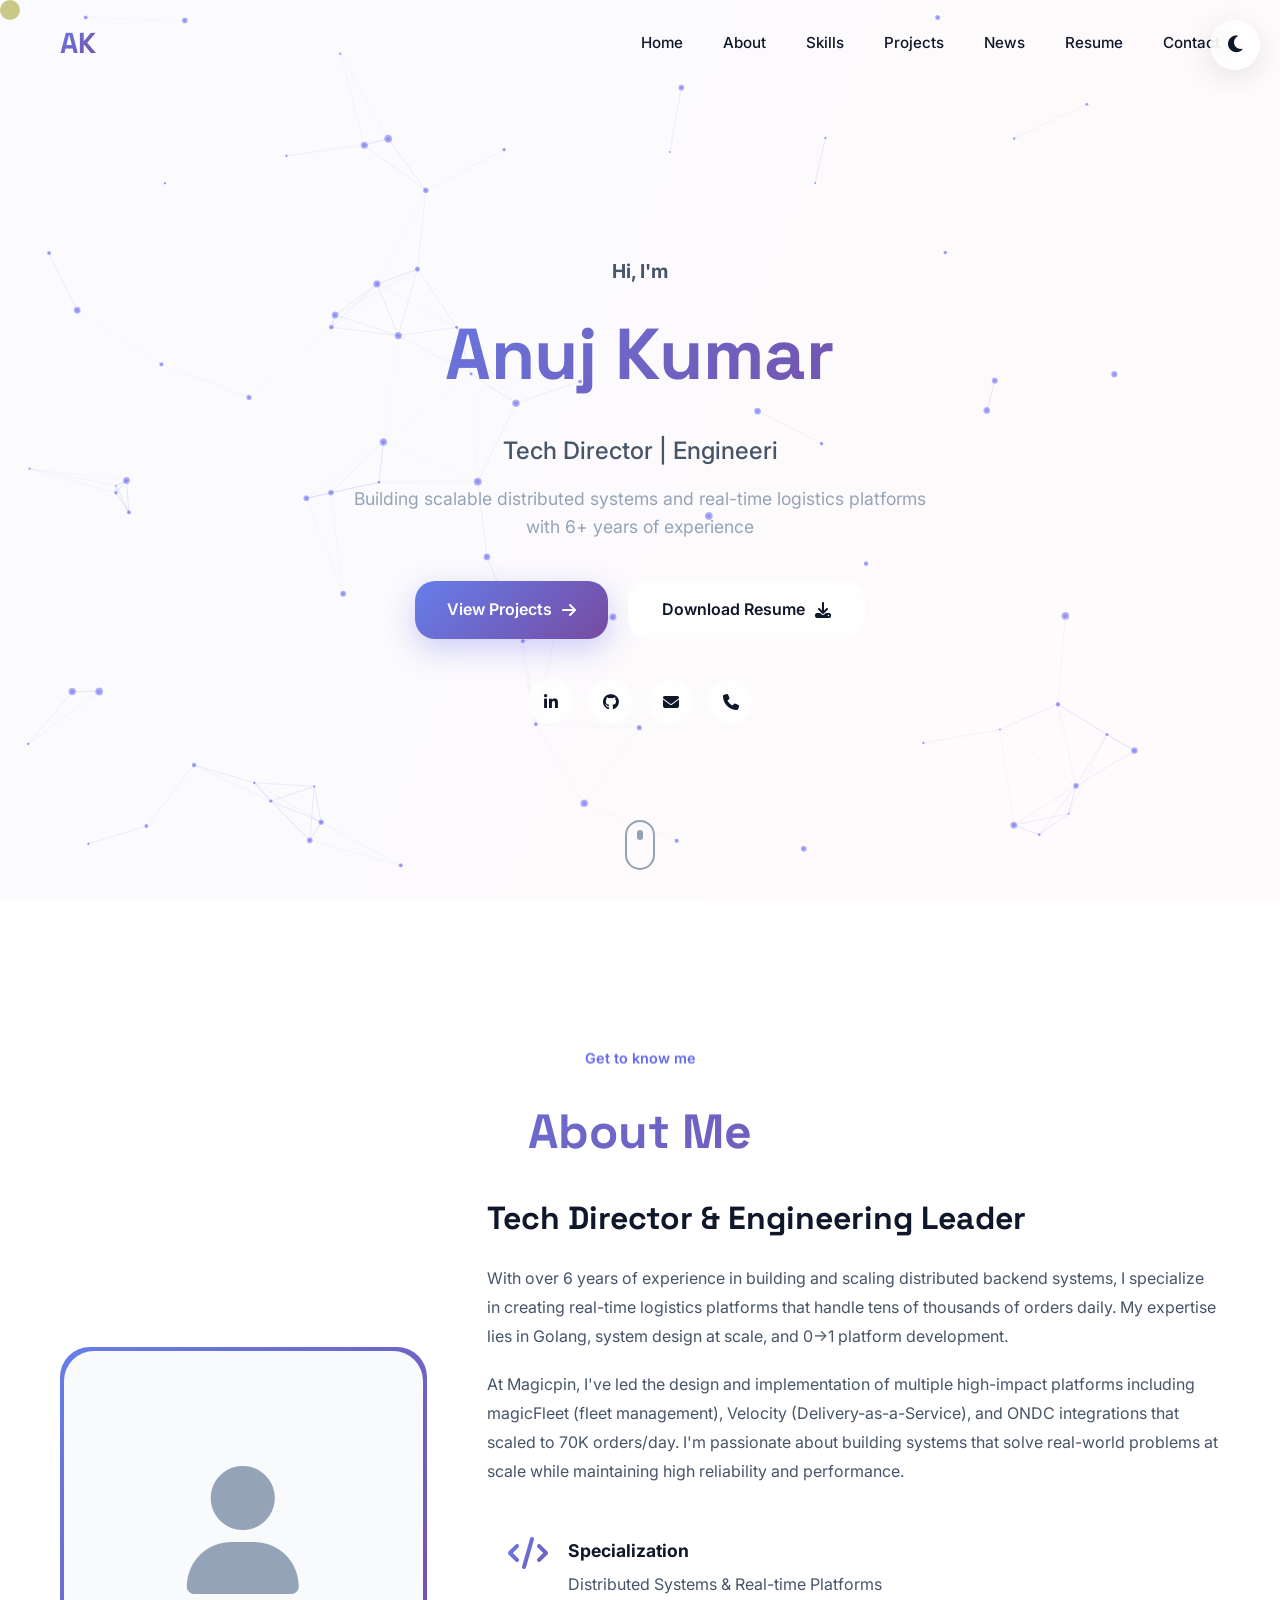
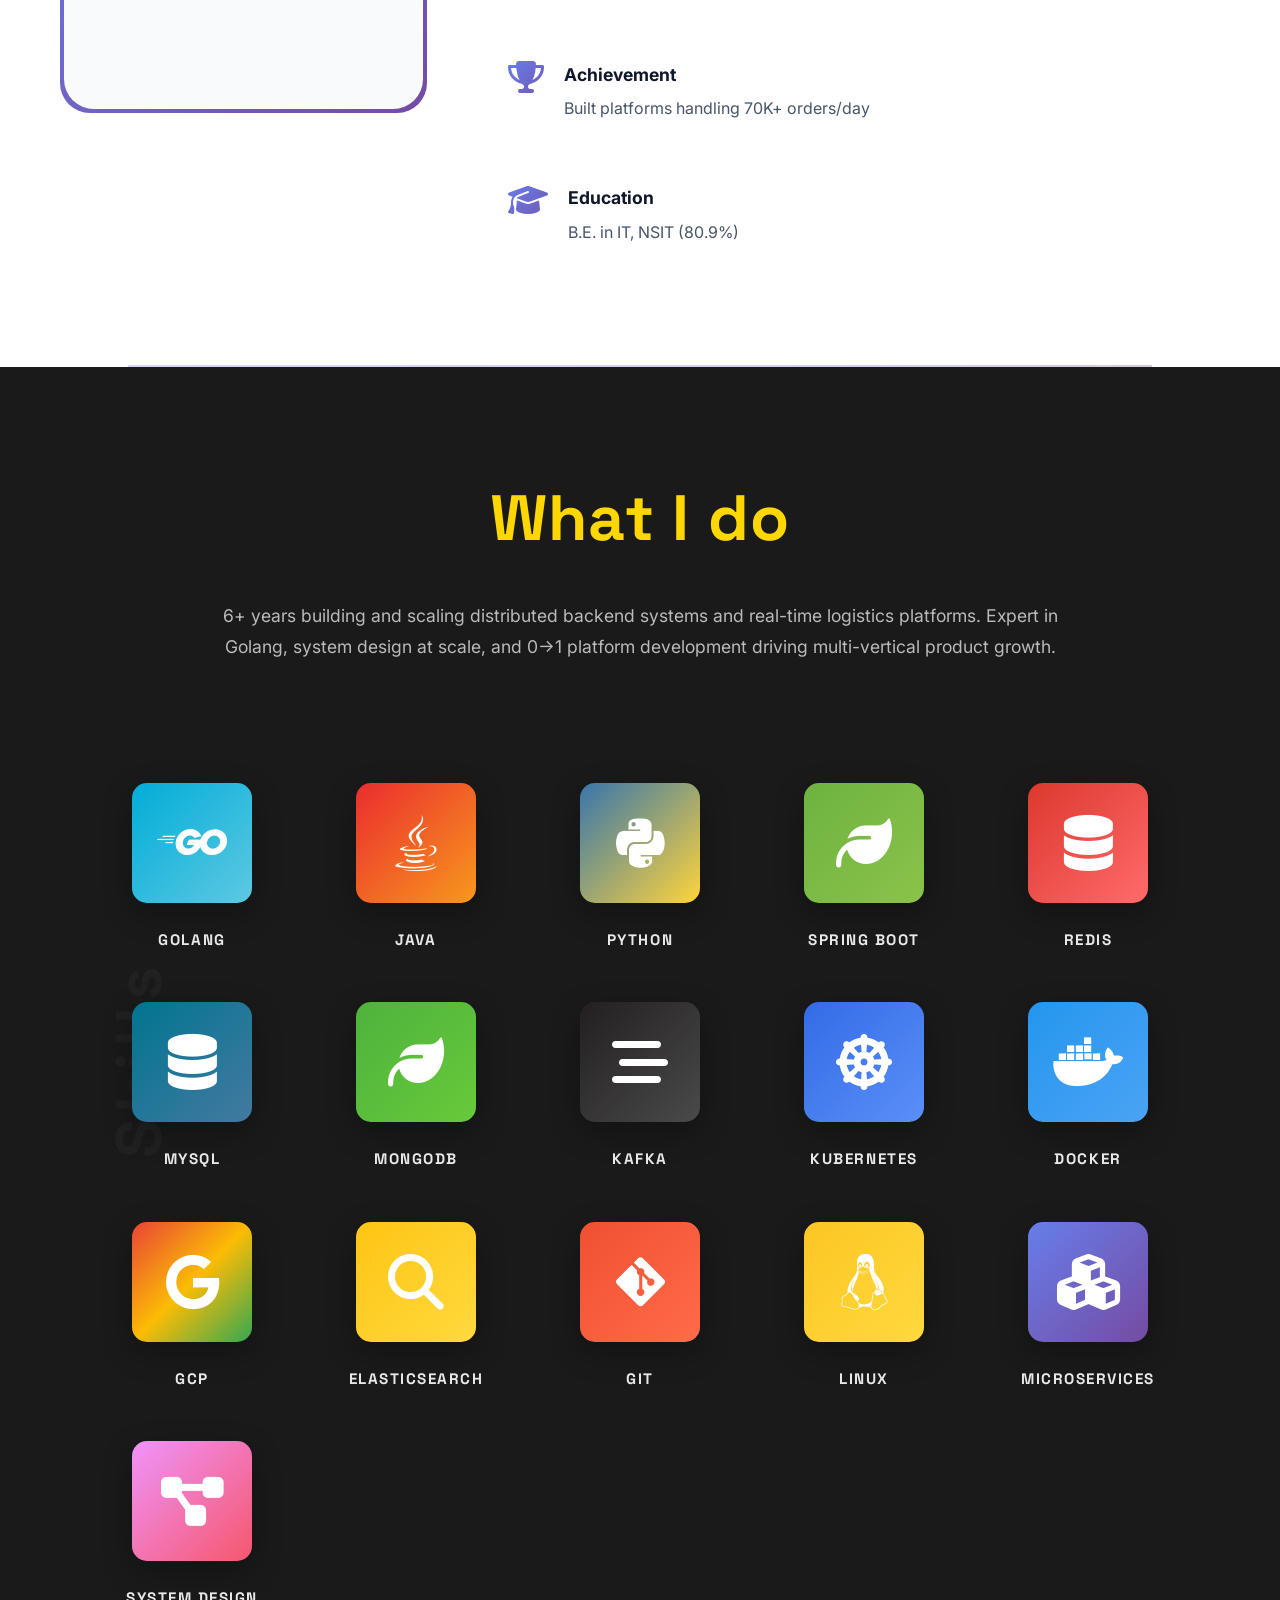
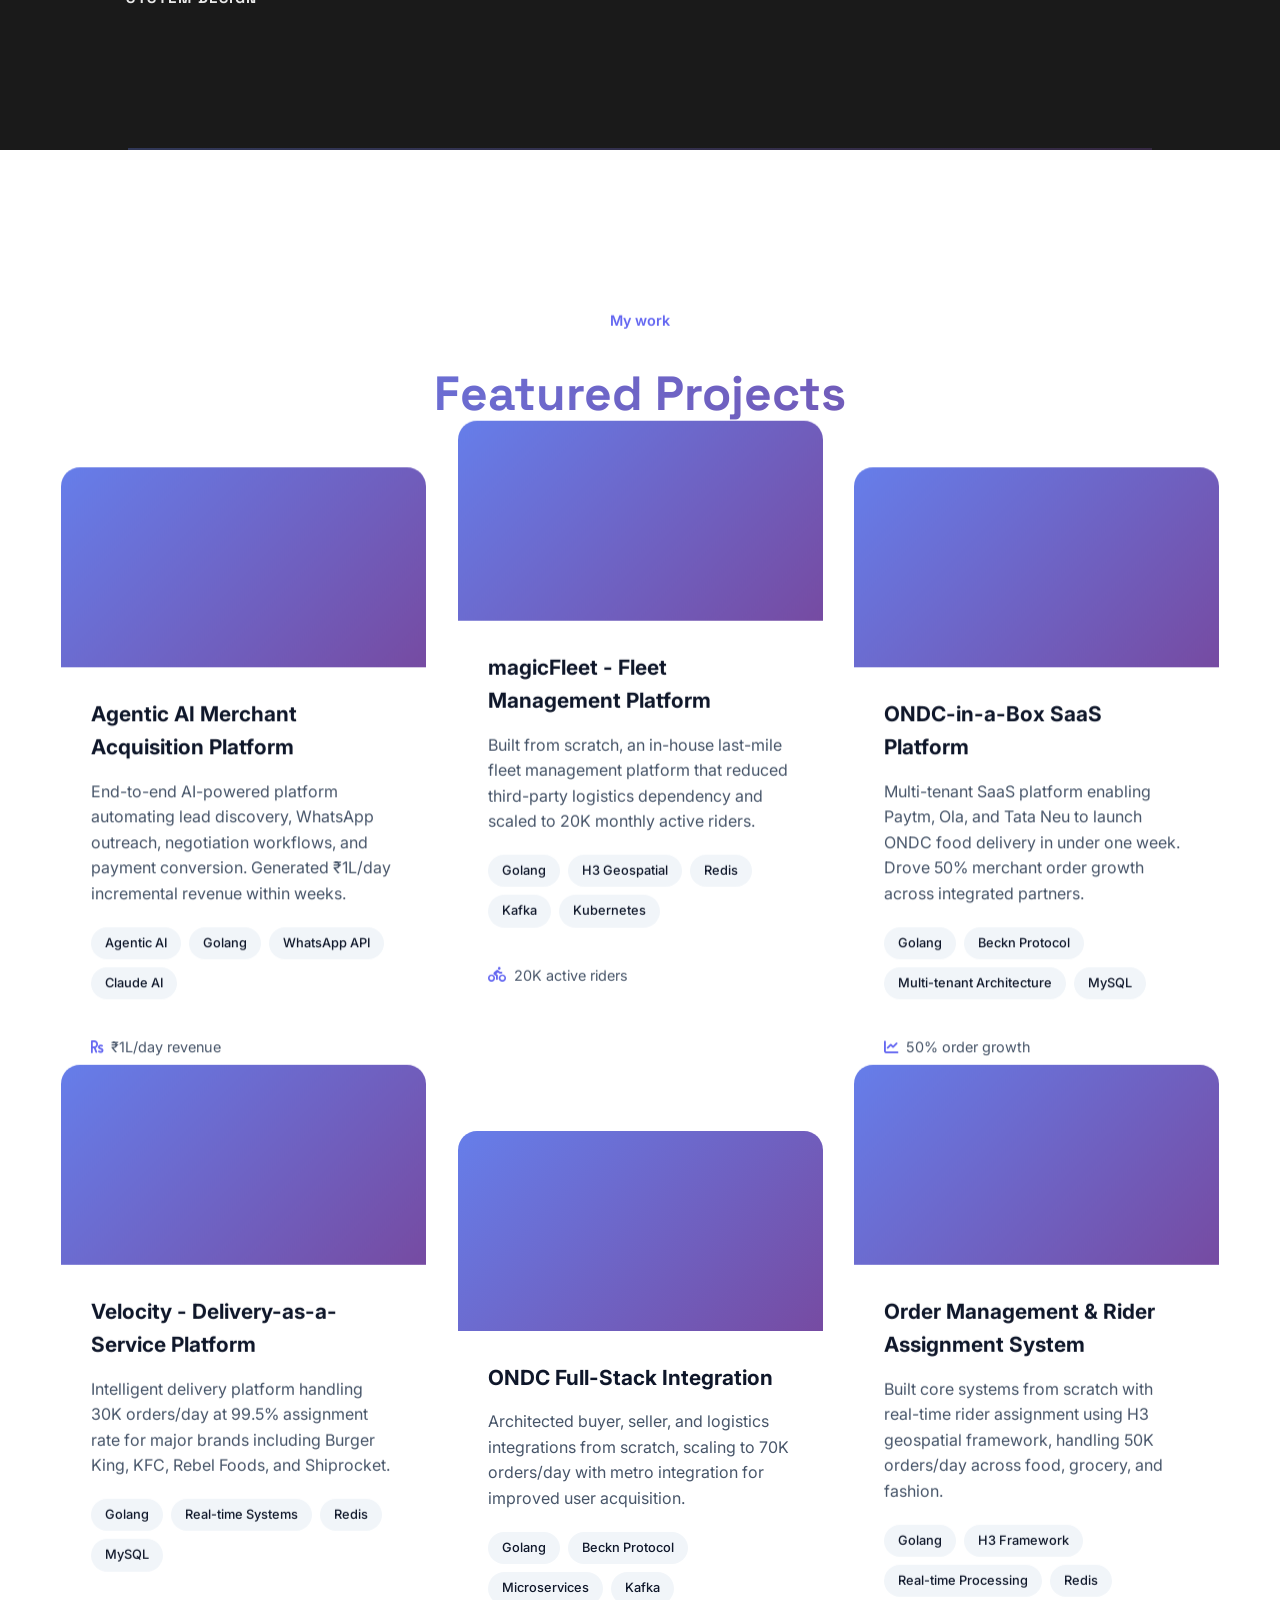
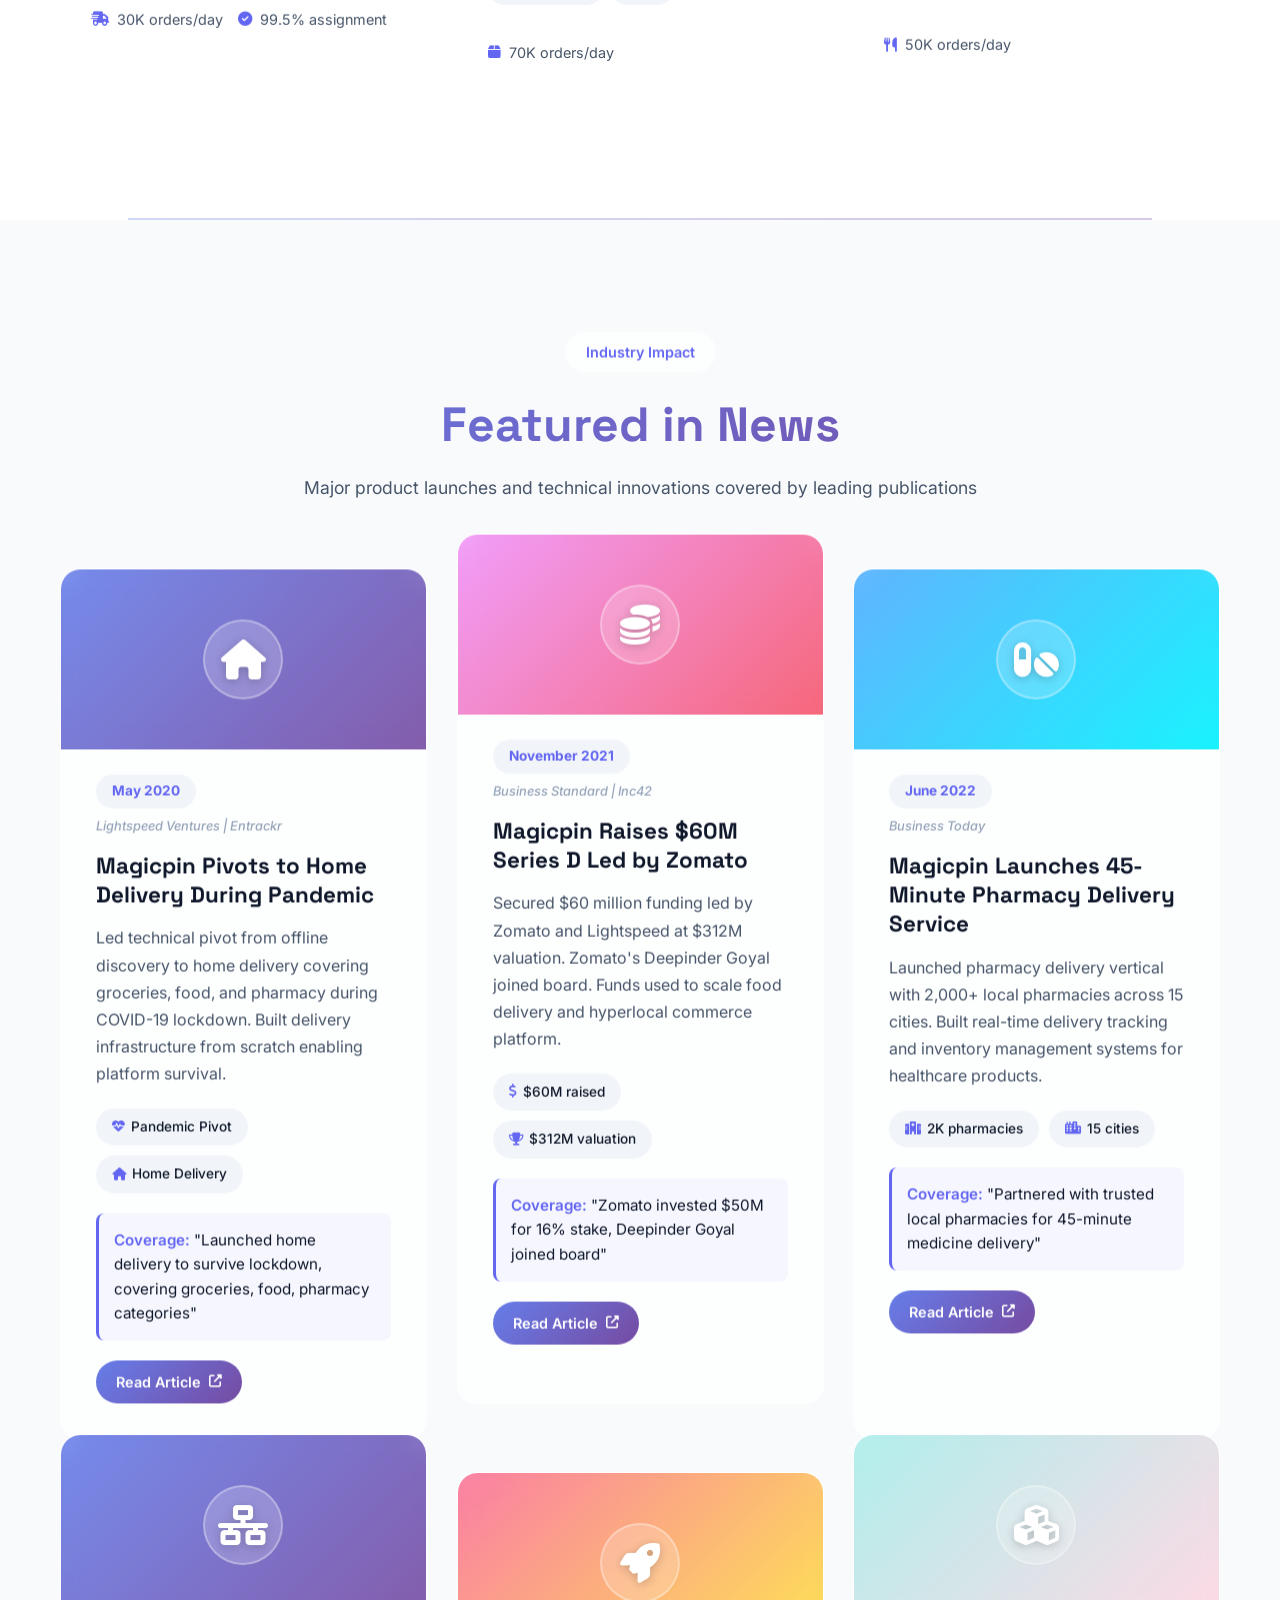
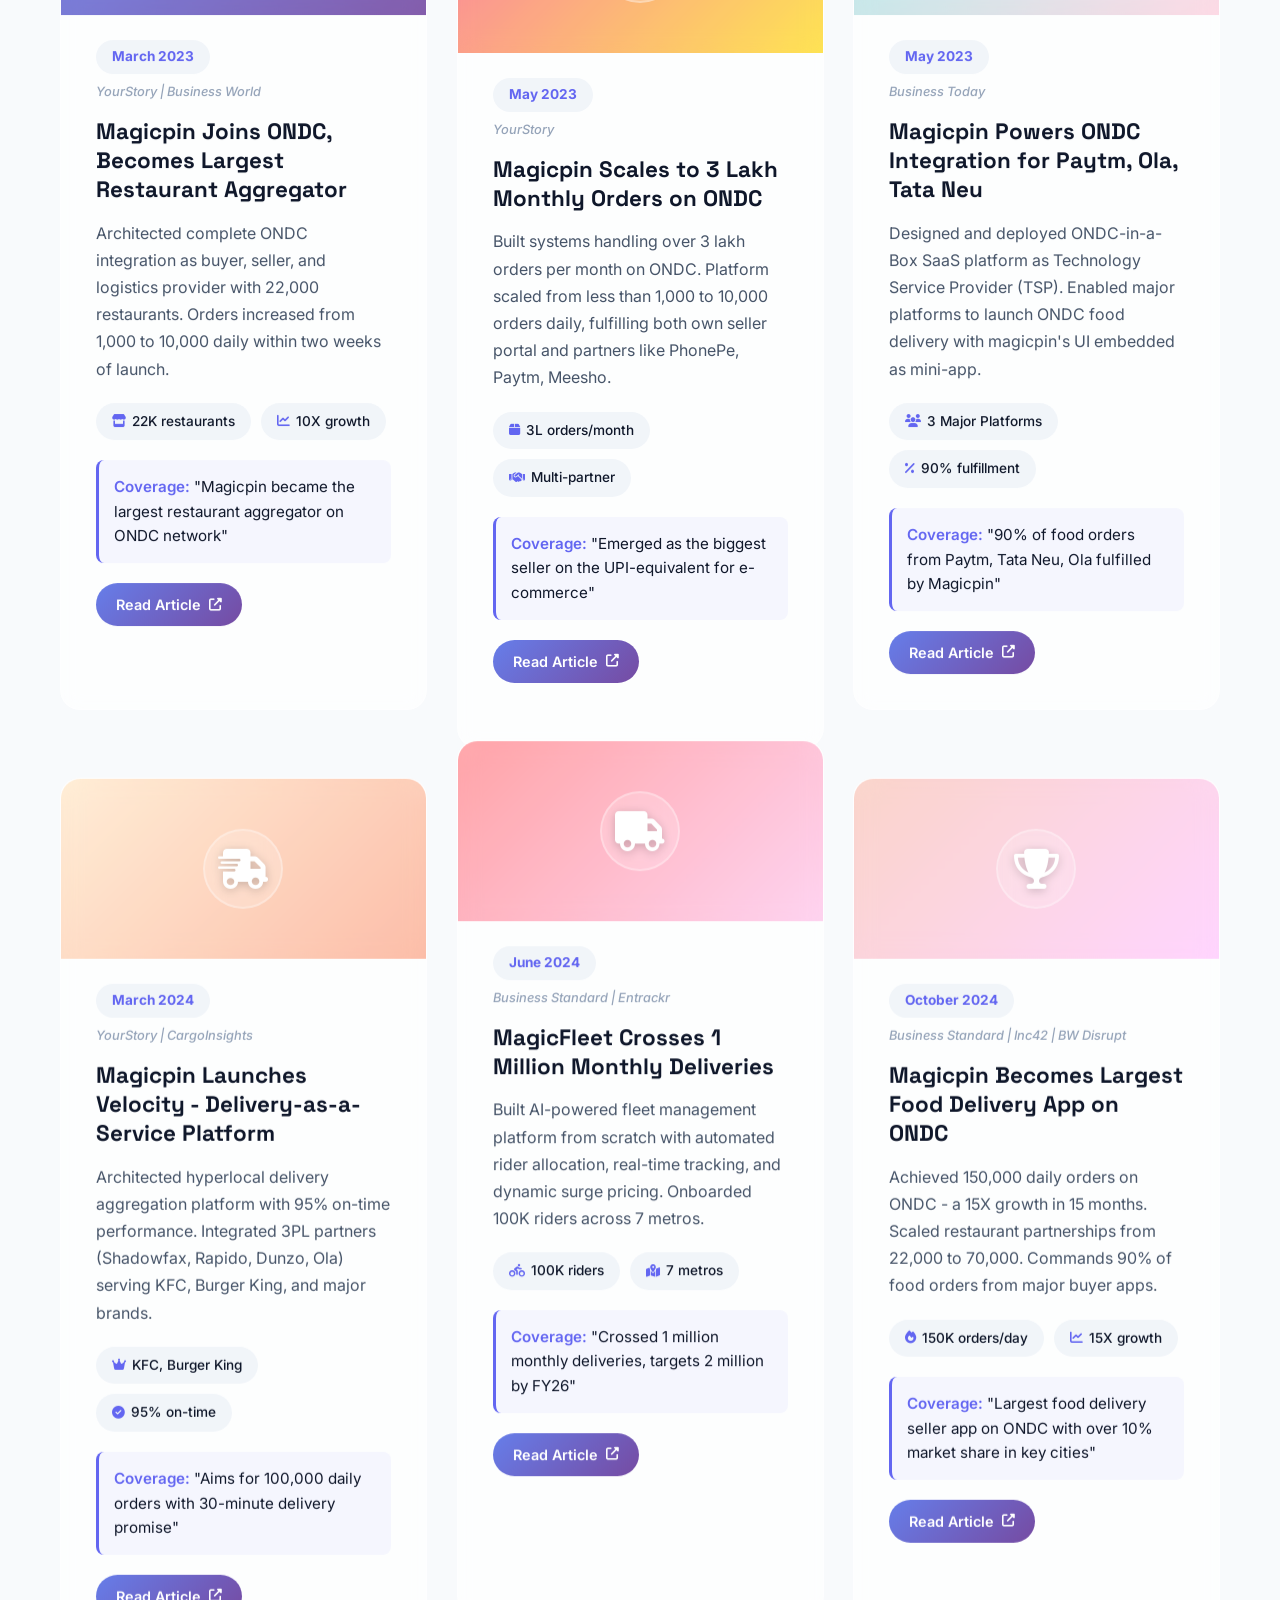
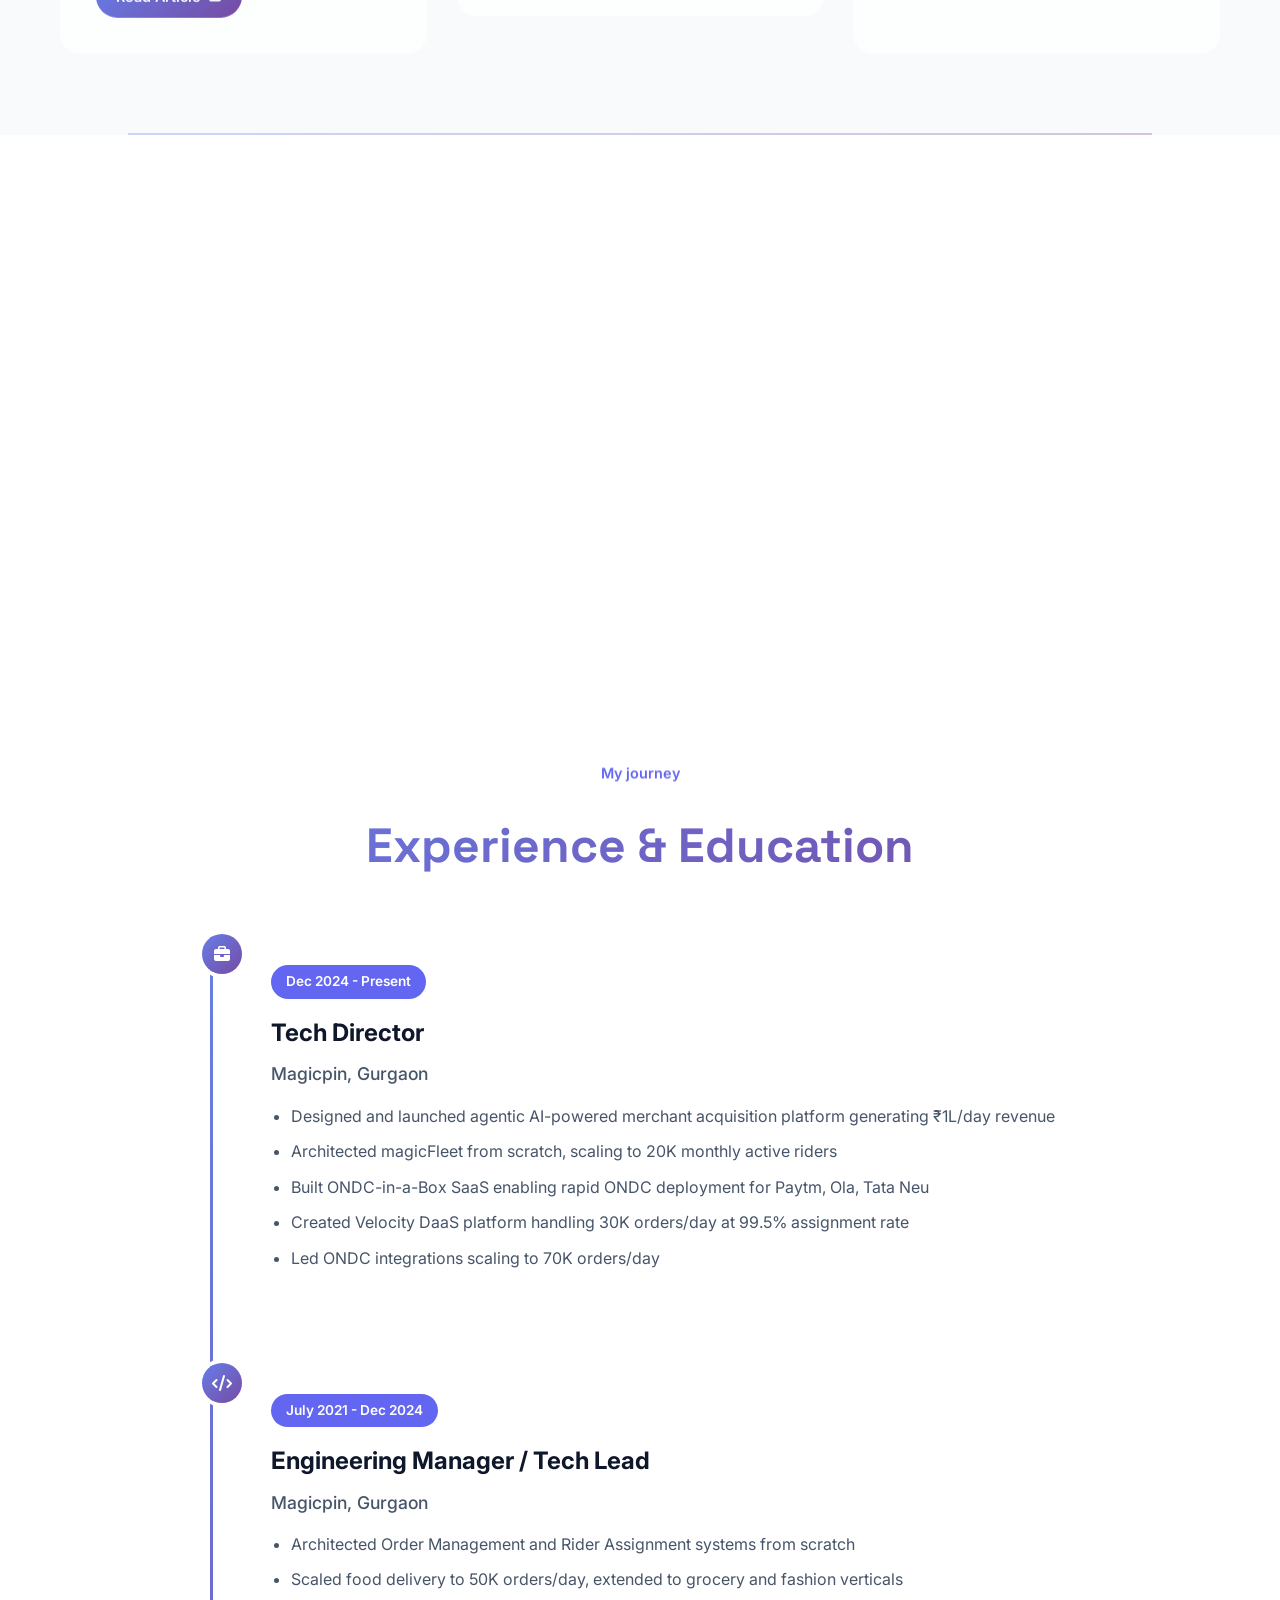
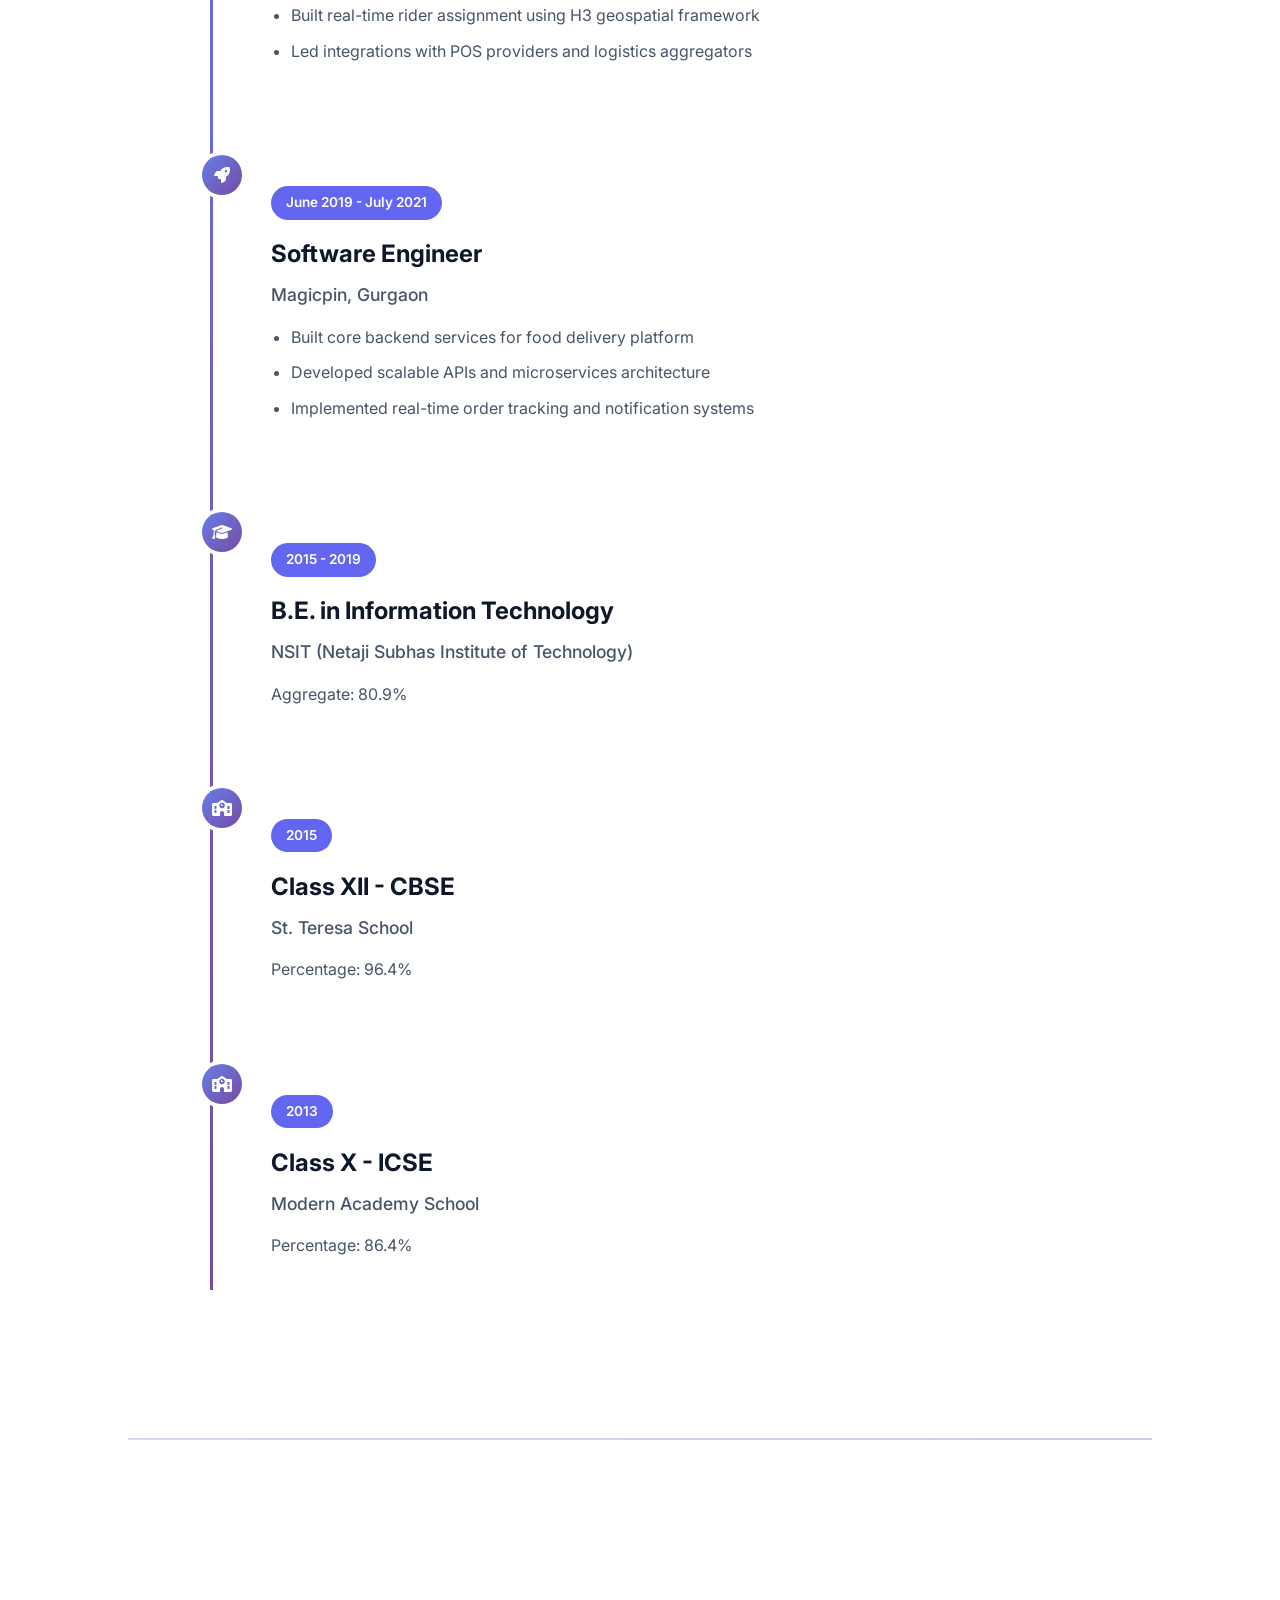
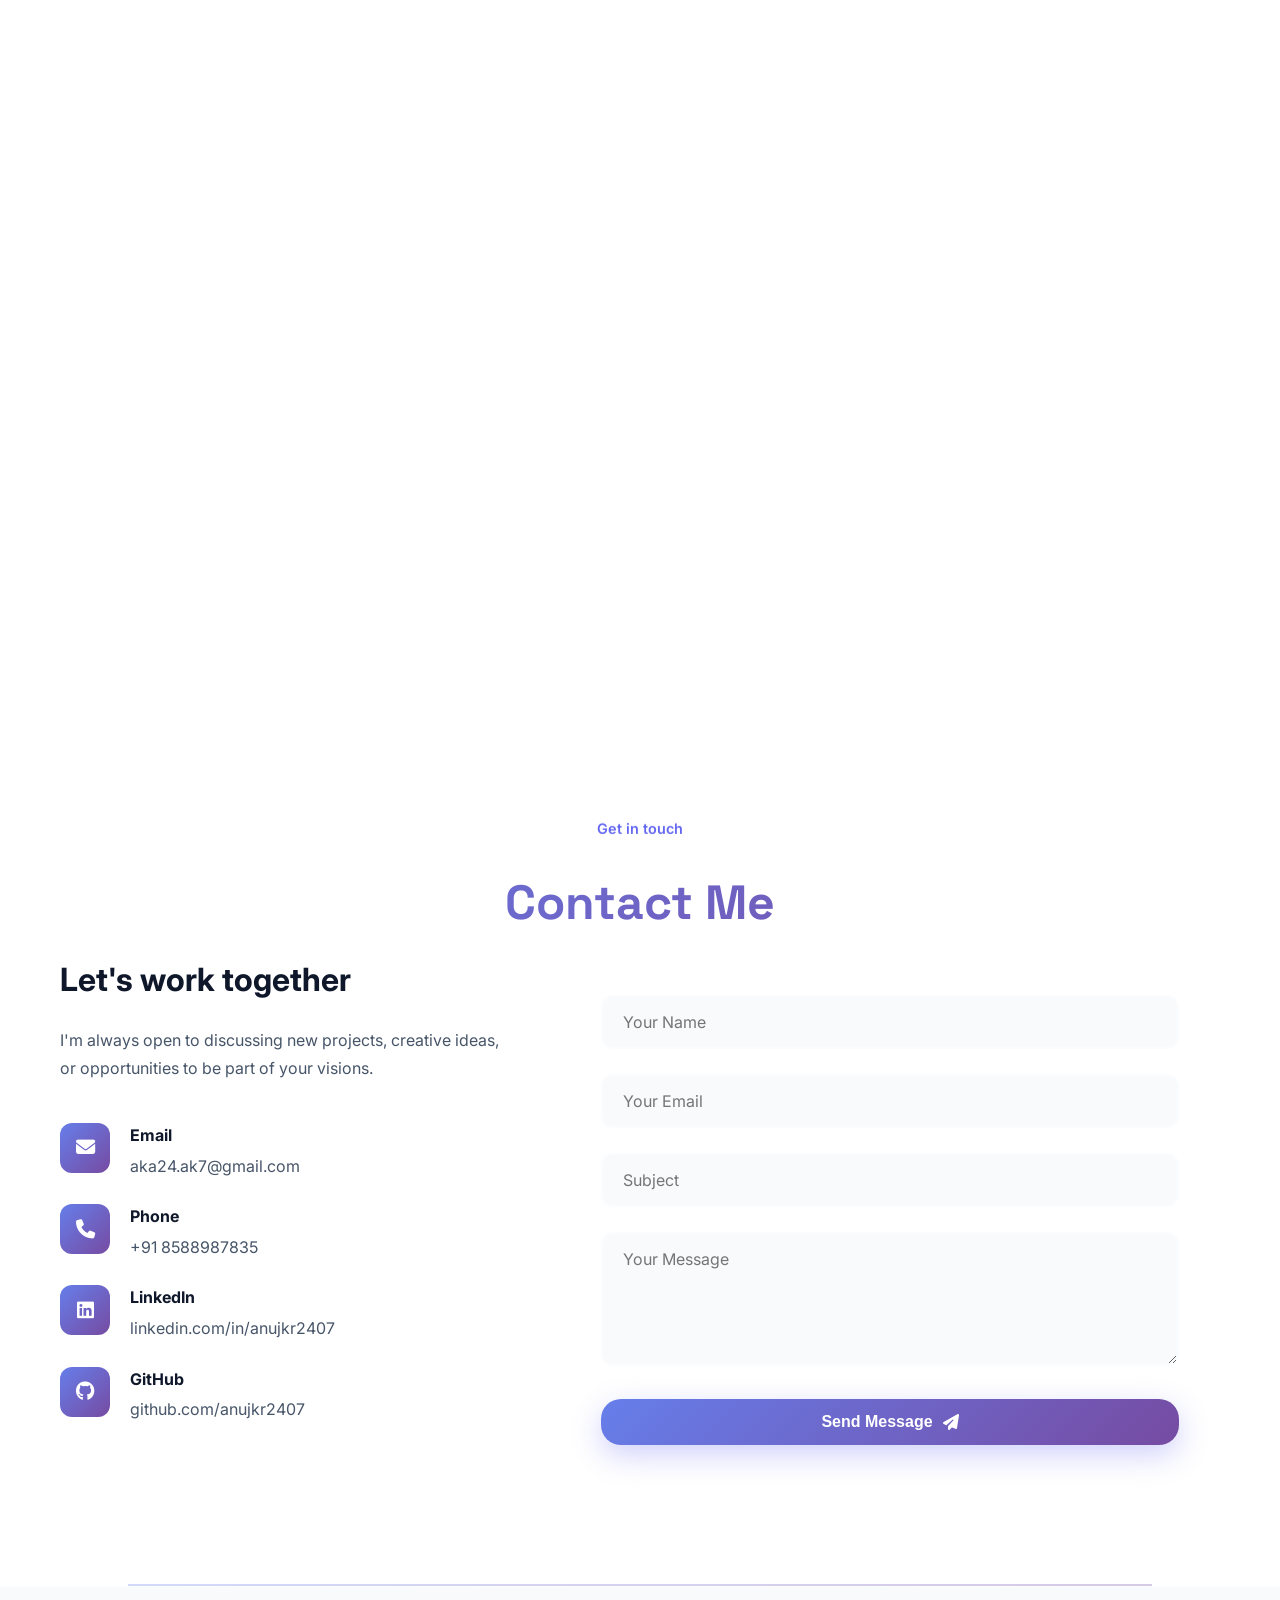
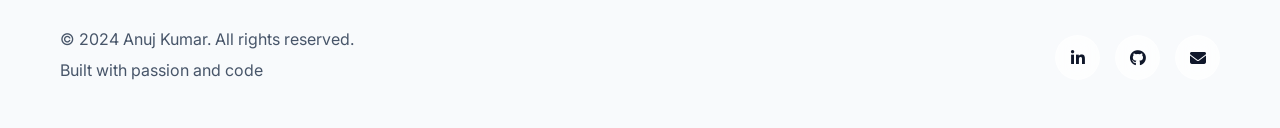
==== commit 8e1c99b4: "Redesign skills section with icon-based layout, fix cursor smoothness, add dark background and verti" ====
--- a/index.html
+++ b/index.html
@@ -159,120 +159,143 @@
 
     <!-- Skills Section -->
     <section id="skills" class="skills section">
-        <div class="container">
-            <div class="section-header">
-                <span class="section-label">My expertise</span>
-                <h2 class="section-title">Skills & Technologies</h2>
-            </div>
-            <div class="skills-content">
-                <div class="skill-category">
-                    <h3><i class="fas fa-code"></i> Programming Languages</h3>
-                    <div class="skill-items">
-                        <div class="skill-item">
-                            <div class="skill-info">
-                                <span class="skill-name">Golang</span>
-                                <span class="skill-percent">95%</span>
-                            </div>
-                            <div class="skill-bar">
-                                <div class="skill-progress" data-progress="95"></div>
-                            </div>
-                        </div>
-                        <div class="skill-item">
-                            <div class="skill-info">
-                                <span class="skill-name">Java / Spring Boot</span>
-                                <span class="skill-percent">90%</span>
-                            </div>
-                            <div class="skill-bar">
-                                <div class="skill-progress" data-progress="90"></div>
-                            </div>
-                        </div>
-                        <div class="skill-item">
-                            <div class="skill-info">
-                                <span class="skill-name">Python</span>
-                                <span class="skill-percent">85%</span>
-                            </div>
-                            <div class="skill-bar">
-                                <div class="skill-progress" data-progress="85"></div>
-                            </div>
-                        </div>
-                        <div class="skill-item">
-                            <div class="skill-info">
-                                <span class="skill-name">C/C++</span>
-                                <span class="skill-percent">80%</span>
-                            </div>
-                            <div class="skill-bar">
-                                <div class="skill-progress" data-progress="80"></div>
-                            </div>
-                        </div>
-                    </div>
-                </div>
-
-                <div class="skill-category">
-                    <h3><i class="fas fa-database"></i> Databases & Storage</h3>
-                    <div class="skill-items">
-                        <div class="skill-item">
-                            <div class="skill-info">
-                                <span class="skill-name">Redis</span>
-                                <span class="skill-percent">95%</span>
-                            </div>
-                            <div class="skill-bar">
-                                <div class="skill-progress" data-progress="95"></div>
-                            </div>
-                        </div>
-                        <div class="skill-item">
-                            <div class="skill-info">
-                                <span class="skill-name">MySQL</span>
-                                <span class="skill-percent">90%</span>
-                            </div>
-                            <div class="skill-bar">
-                                <div class="skill-progress" data-progress="90"></div>
-                            </div>
-                        </div>
-                        <div class="skill-item">
-                            <div class="skill-info">
-                                <span class="skill-name">MongoDB</span>
-                                <span class="skill-percent">88%</span>
-                            </div>
-                            <div class="skill-bar">
-                                <div class="skill-progress" data-progress="88"></div>
-                            </div>
-                        </div>
-                        <div class="skill-item">
-                            <div class="skill-info">
-                                <span class="skill-name">ElasticSearch / Solr</span>
-                                <span class="skill-percent">85%</span>
-                            </div>
-                            <div class="skill-bar">
-                                <div class="skill-progress" data-progress="85"></div>
-                            </div>
-                        </div>
-                    </div>
-                </div>
-
-                <div class="skill-category">
-                    <h3><i class="fas fa-tools"></i> Tools & Frameworks</h3>
-                    <div class="skill-badges">
-                        <span class="skill-badge">Kafka</span>
-                        <span class="skill-badge">Kubernetes</span>
-                        <span class="skill-badge">Google Cloud Platform</span>
-                        <span class="skill-badge">BigQuery</span>
-                        <span class="skill-badge">H3 Geospatial</span>
-                        <span class="skill-badge">Beckn Protocol</span>
-                        <span class="skill-badge">Aerospike</span>
-                        <span class="skill-badge">Agentic AI</span>
-                        <span class="skill-badge">Claude AI</span>
-                    </div>
-                </div>
-
-                <div class="skill-category">
-                    <h3><i class="fas fa-lightbulb"></i> Soft Skills</h3>
-                    <div class="skill-badges">
-                        <span class="skill-badge">System Architecture</span>
-                        <span class="skill-badge">Team Leadership</span>
-                        <span class="skill-badge">Cross-functional Collaboration</span>
-                        <span class="skill-badge">0→1 Product Development</span>
-                        <span class="skill-badge">Performance Management</span>
-                        <span class="skill-badge">Technical Mentoring</span>
+        <div class="skills-wrapper">
+            <div class="skills-vertical-text">Skills</div>
+            <div class="container">
+                <div class="skills-header">
+                    <h2 class="skills-main-title">What I do</h2>
+                    <p class="skills-description">
+                        6+ years building and scaling distributed backend systems and real-time logistics platforms.
+                        Expert in Golang, system design at scale, and 0→1 platform development driving multi-vertical product growth.
+                    </p>
+                </div>
+                <div class="skills-grid">
+                    <!-- Golang -->
+                    <div class="skill-icon-card">
+                        <div class="skill-icon" style="background: linear-gradient(135deg, #00ADD8 0%, #5DC9E2 100%);">
+                            <i class="fab fa-golang"></i>
+                        </div>
+                        <h3>GOLANG</h3>
+                    </div>
+
+                    <!-- Java -->
+                    <div class="skill-icon-card">
+                        <div class="skill-icon" style="background: linear-gradient(135deg, #EA2D2E 0%, #F8981D 100%);">
+                            <i class="fab fa-java"></i>
+                        </div>
+                        <h3>JAVA</h3>
+                    </div>
+
+                    <!-- Python -->
+                    <div class="skill-icon-card">
+                        <div class="skill-icon" style="background: linear-gradient(135deg, #3776AB 0%, #FFD43B 100%);">
+                            <i class="fab fa-python"></i>
+                        </div>
+                        <h3>PYTHON</h3>
+                    </div>
+
+                    <!-- Spring Boot -->
+                    <div class="skill-icon-card">
+                        <div class="skill-icon" style="background: linear-gradient(135deg, #6DB33F 0%, #8BC34A 100%);">
+                            <i class="fas fa-leaf"></i>
+                        </div>
+                        <h3>SPRING BOOT</h3>
+                    </div>
+
+                    <!-- Redis -->
+                    <div class="skill-icon-card">
+                        <div class="skill-icon" style="background: linear-gradient(135deg, #DC382D 0%, #FF6B6B 100%);">
+                            <i class="fas fa-database"></i>
+                        </div>
+                        <h3>REDIS</h3>
+                    </div>
+
+                    <!-- MySQL -->
+                    <div class="skill-icon-card">
+                        <div class="skill-icon" style="background: linear-gradient(135deg, #00758F 0%, #4479A1 100%);">
+                            <i class="fas fa-database"></i>
+                        </div>
+                        <h3>MYSQL</h3>
+                    </div>
+
+                    <!-- MongoDB -->
+                    <div class="skill-icon-card">
+                        <div class="skill-icon" style="background: linear-gradient(135deg, #4DB33D 0%, #68C93A 100%);">
+                            <i class="fas fa-leaf"></i>
+                        </div>
+                        <h3>MONGODB</h3>
+                    </div>
+
+                    <!-- Kafka -->
+                    <div class="skill-icon-card">
+                        <div class="skill-icon" style="background: linear-gradient(135deg, #231F20 0%, #4A4A4A 100%);">
+                            <i class="fas fa-stream"></i>
+                        </div>
+                        <h3>KAFKA</h3>
+                    </div>
+
+                    <!-- Kubernetes -->
+                    <div class="skill-icon-card">
+                        <div class="skill-icon" style="background: linear-gradient(135deg, #326CE5 0%, #5B8FF9 100%);">
+                            <i class="fas fa-dharmachakra"></i>
+                        </div>
+                        <h3>KUBERNETES</h3>
+                    </div>
+
+                    <!-- Docker -->
+                    <div class="skill-icon-card">
+                        <div class="skill-icon" style="background: linear-gradient(135deg, #2496ED 0%, #4BA3F5 100%);">
+                            <i class="fab fa-docker"></i>
+                        </div>
+                        <h3>DOCKER</h3>
+                    </div>
+
+                    <!-- GCP -->
+                    <div class="skill-icon-card">
+                        <div class="skill-icon" style="background: linear-gradient(135deg, #EA4335 0%, #FBBC04 50%, #34A853 100%);">
+                            <i class="fab fa-google"></i>
+                        </div>
+                        <h3>GCP</h3>
+                    </div>
+
+                    <!-- ElasticSearch -->
+                    <div class="skill-icon-card">
+                        <div class="skill-icon" style="background: linear-gradient(135deg, #FEC514 0%, #FFD93D 100%);">
+                            <i class="fas fa-search"></i>
+                        </div>
+                        <h3>ELASTICSEARCH</h3>
+                    </div>
+
+                    <!-- Git -->
+                    <div class="skill-icon-card">
+                        <div class="skill-icon" style="background: linear-gradient(135deg, #F05032 0%, #FF6B4A 100%);">
+                            <i class="fab fa-git-alt"></i>
+                        </div>
+                        <h3>GIT</h3>
+                    </div>
+
+                    <!-- Linux -->
+                    <div class="skill-icon-card">
+                        <div class="skill-icon" style="background: linear-gradient(135deg, #FCC624 0%, #FFD93D 100%);">
+                            <i class="fab fa-linux"></i>
+                        </div>
+                        <h3>LINUX</h3>
+                    </div>
+
+                    <!-- Microservices -->
+                    <div class="skill-icon-card">
+                        <div class="skill-icon" style="background: linear-gradient(135deg, #667eea 0%, #764ba2 100%);">
+                            <i class="fas fa-cubes"></i>
+                        </div>
+                        <h3>MICROSERVICES</h3>
+                    </div>
+
+                    <!-- System Design -->
+                    <div class="skill-icon-card">
+                        <div class="skill-icon" style="background: linear-gradient(135deg, #f093fb 0%, #f5576c 100%);">
+                            <i class="fas fa-project-diagram"></i>
+                        </div>
+                        <h3>SYSTEM DESIGN</h3>
                     </div>
                 </div>
             </div>
--- a/css/style.css
+++ b/css/style.css
@@ -72,6 +72,12 @@
     overflow-x: hidden;
 }
 
+@media (prefers-reduced-motion: no-preference) {
+    html {
+        scroll-behavior: smooth;
+    }
+}
+
 body {
     font-family: 'Inter', -apple-system, BlinkMacSystemFont, 'Segoe UI', sans-serif;
     background: var(--bg-primary);
@@ -79,6 +85,12 @@
     line-height: 1.6;
     overflow-x: hidden;
     transition: background 0.3s ease, color 0.3s ease;
+    cursor: none;
+}
+
+/* Show default cursor on interactive elements for better UX */
+a, button, input, textarea, select {
+    cursor: none;
 }
 
 .container {
@@ -89,8 +101,9 @@
 
 section {
     opacity: 0;
-    transform: translateY(30px);
-    transition: opacity 0.8s ease, transform 0.8s ease;
+    transform: translateY(50px);
+    transition: opacity 1s cubic-bezier(0.16, 1, 0.3, 1),
+                transform 1s cubic-bezier(0.16, 1, 0.3, 1);
 }
 
 section.visible {
@@ -98,8 +111,93 @@
     transform: translateY(0);
 }
 
+/* Stagger animation for children */
+.stagger-animation > * {
+    opacity: 0;
+    transform: translateY(30px);
+    transition: opacity 0.6s cubic-bezier(0.16, 1, 0.3, 1),
+                transform 0.6s cubic-bezier(0.16, 1, 0.3, 1);
+}
+
+.stagger-animation.visible > *:nth-child(1) { transition-delay: 0.1s; }
+.stagger-animation.visible > *:nth-child(2) { transition-delay: 0.2s; }
+.stagger-animation.visible > *:nth-child(3) { transition-delay: 0.3s; }
+.stagger-animation.visible > *:nth-child(4) { transition-delay: 0.4s; }
+.stagger-animation.visible > *:nth-child(5) { transition-delay: 0.5s; }
+.stagger-animation.visible > *:nth-child(6) { transition-delay: 0.6s; }
+.stagger-animation.visible > *:nth-child(7) { transition-delay: 0.7s; }
+.stagger-animation.visible > *:nth-child(8) { transition-delay: 0.8s; }
+.stagger-animation.visible > *:nth-child(9) { transition-delay: 0.9s; }
+
+.stagger-animation.visible > * {
+    opacity: 1;
+    transform: translateY(0);
+}
+
+/* Fade in from left */
+.fade-in-left {
+    opacity: 0;
+    transform: translateX(-50px);
+    transition: opacity 0.8s cubic-bezier(0.16, 1, 0.3, 1),
+                transform 0.8s cubic-bezier(0.16, 1, 0.3, 1);
+}
+
+.fade-in-left.visible {
+    opacity: 1;
+    transform: translateX(0);
+}
+
+/* Fade in from right */
+.fade-in-right {
+    opacity: 0;
+    transform: translateX(50px);
+    transition: opacity 0.8s cubic-bezier(0.16, 1, 0.3, 1),
+                transform 0.8s cubic-bezier(0.16, 1, 0.3, 1);
+}
+
+.fade-in-right.visible {
+    opacity: 1;
+    transform: translateX(0);
+}
+
+/* Scale in animation */
+.scale-in {
+    opacity: 0;
+    transform: scale(0.8);
+    transition: opacity 0.8s cubic-bezier(0.16, 1, 0.3, 1),
+                transform 0.8s cubic-bezier(0.16, 1, 0.3, 1);
+}
+
+.scale-in.visible {
+    opacity: 1;
+    transform: scale(1);
+}
+
 .section {
     padding: var(--section-padding) 0;
+    position: relative;
+}
+
+.section.active-section {
+    z-index: 1;
+}
+
+/* Section dividers with animated gradient */
+.section::after {
+    content: '';
+    position: absolute;
+    bottom: 0;
+    left: 50%;
+    transform: translateX(-50%) scaleX(0);
+    width: 80%;
+    height: 2px;
+    background: var(--gradient-1);
+    transition: transform 0.8s cubic-bezier(0.16, 1, 0.3, 1);
+    opacity: 0.3;
+}
+
+.section.visible::after {
+    transform: translateX(-50%) scaleX(1);
 }
 
 /* ==========================================
@@ -595,111 +693,116 @@
    ========================================== */
 
 .skills {
-    background: var(--bg-secondary);
-}
-
-.skills-content {
+    background: #1a1a1a;
+    position: relative;
+    overflow: hidden;
+}
+
+.skills-wrapper {
+    position: relative;
+}
+
+.skills-vertical-text {
+    position: absolute;
+    left: 40px;
+    top: 50%;
+    transform: translateY(-50%) rotate(-90deg);
+    transform-origin: center;
+    font-size: 4rem;
+    font-weight: 800;
+    color: rgba(255, 255, 255, 0.03);
+    font-family: 'Space Grotesk', sans-serif;
+    letter-spacing: 0.1em;
+    z-index: 0;
+    user-select: none;
+    pointer-events: none;
+}
+
+.skills-header {
+    text-align: center;
+    margin-bottom: 80px;
+    position: relative;
+    z-index: 1;
+}
+
+.skills-main-title {
+    font-size: 4rem;
+    font-weight: 800;
+    color: #FFD700;
+    font-family: 'Space Grotesk', sans-serif;
+    margin-bottom: 30px;
+    letter-spacing: 0.02em;
+}
+
+.skills-description {
+    font-size: 1.1rem;
+    color: rgba(255, 255, 255, 0.7);
+    max-width: 900px;
+    margin: 0 auto;
+    line-height: 1.8;
+}
+
+.skills-grid {
     display: grid;
-    gap: 40px;
-}
-
-.skill-category {
-    background: var(--glass-bg);
-    backdrop-filter: blur(10px);
-    -webkit-backdrop-filter: blur(10px);
-    border: 1px solid var(--glass-border);
-    border-radius: var(--radius-lg);
+    grid-template-columns: repeat(auto-fit, minmax(180px, 1fr));
+    gap: 50px 40px;
     padding: 40px;
-    transition: all var(--transition-normal);
-}
-
-.skill-category:hover {
-    transform: translateY(-5px);
-    box-shadow: 0 15px 40px var(--shadow-color);
-}
-
-.skill-category h3 {
-    font-size: 1.5rem;
-    margin-bottom: 30px;
-    color: var(--text-primary);
-    display: flex;
-    align-items: center;
-    gap: 15px;
-}
-
-.skill-category h3 i {
-    background: var(--gradient-1);
-    -webkit-background-clip: text;
-    -webkit-text-fill-color: transparent;
-    background-clip: text;
-}
-
-.skill-items {
-    display: grid;
-    gap: 20px;
-}
-
-.skill-item {
+    max-width: 1400px;
+    margin: 0 auto;
     position: relative;
-}
-
-.skill-info {
-    display: flex;
-    justify-content: space-between;
-    margin-bottom: 10px;
-}
-
-.skill-name {
-    font-weight: 600;
-    color: var(--text-primary);
-}
-
-.skill-percent {
-    color: var(--primary-color);
-    font-weight: 600;
-}
-
-.skill-bar {
-    height: 10px;
-    background: var(--bg-tertiary);
-    border-radius: 50px;
-    overflow: hidden;
-}
-
-.skill-progress {
-    height: 100%;
-    background: var(--gradient-1);
-    border-radius: 50px;
-    width: 0;
-    transition: width 1.5s ease;
-}
-
-.skill-item.animate .skill-progress {
-    width: var(--progress-width);
-}
-
-.skill-badges {
-    display: flex;
-    flex-wrap: wrap;
-    gap: 12px;
-}
-
-.skill-badge {
-    padding: 10px 20px;
-    background: var(--bg-tertiary);
-    border-radius: 50px;
-    font-size: 0.9rem;
-    font-weight: 500;
-    color: var(--text-primary);
-    transition: all var(--transition-normal);
-    border: 1px solid transparent;
-}
-
-.skill-badge:hover {
-    background: var(--gradient-1);
+    z-index: 1;
+}
+
+.skill-icon-card {
+    text-align: center;
+    transition: all 0.3s cubic-bezier(0.16, 1, 0.3, 1);
+    opacity: 0;
+    transform: translateY(30px);
+}
+
+.skill-icon-card.visible {
+    opacity: 1;
+    transform: translateY(0);
+}
+
+.skill-icon {
+    width: 120px;
+    height: 120px;
+    margin: 0 auto 25px;
+    border-radius: 15px;
+    display: flex;
+    align-items: center;
+    justify-content: center;
+    transition: all 0.4s cubic-bezier(0.16, 1, 0.3, 1);
+    box-shadow: 0 10px 30px rgba(0, 0, 0, 0.3);
+}
+
+.skill-icon i {
+    font-size: 3.5rem;
     color: white;
-    transform: translateY(-3px);
-    box-shadow: 0 8px 20px rgba(99, 102, 241, 0.3);
+    transition: transform 0.4s cubic-bezier(0.16, 1, 0.3, 1);
+}
+
+.skill-icon-card:hover .skill-icon {
+    transform: translateY(-10px) scale(1.1);
+    box-shadow: 0 20px 50px rgba(0, 0, 0, 0.5);
+}
+
+.skill-icon-card:hover .skill-icon i {
+    transform: scale(1.1) rotate(5deg);
+}
+
+.skill-icon-card h3 {
+    font-size: 0.95rem;
+    font-weight: 700;
+    color: rgba(255, 255, 255, 0.9);
+    letter-spacing: 0.1em;
+    text-transform: uppercase;
+    font-family: 'Space Grotesk', sans-serif;
+}
+
+.skill-icon-card:hover h3 {
+    color: #FFD700;
 }
 
 /* ==========================================
@@ -719,12 +822,14 @@
     border: 1px solid var(--glass-border);
     border-radius: var(--radius-lg);
     overflow: hidden;
-    transition: all var(--transition-normal);
+    transition: all 0.4s cubic-bezier(0.16, 1, 0.3, 1);
+    will-change: transform;
 }
 
 .project-card:hover {
-    transform: translateY(-10px);
-    box-shadow: 0 20px 50px var(--shadow-color);
+    transform: translateY(-15px) scale(1.02);
+    box-shadow: 0 25px 60px var(--shadow-color);
+    border-color: var(--primary-color);
 }
 
 .project-image {
@@ -857,9 +962,10 @@
     border: 1px solid var(--glass-border);
     border-radius: var(--radius-lg);
     padding: 35px;
-    transition: all var(--transition-normal);
+    transition: all 0.4s cubic-bezier(0.16, 1, 0.3, 1);
     position: relative;
     overflow: hidden;
+    will-change: transform;
 }
 
 .news-card::before {
@@ -871,7 +977,7 @@
     height: 4px;
     background: var(--gradient-1);
     transform: scaleX(0);
-    transition: transform var(--transition-normal);
+    transition: transform 0.5s cubic-bezier(0.16, 1, 0.3, 1);
     transform-origin: left;
 }
 
@@ -880,8 +986,8 @@
 }
 
 .news-card:hover {
-    transform: translateY(-10px);
-    box-shadow: 0 20px 50px var(--shadow-color);
+    transform: translateY(-12px) scale(1.01);
+    box-shadow: 0 25px 60px var(--shadow-color);
     border-color: var(--primary-color);
 }
 
@@ -1501,7 +1607,7 @@
 @keyframes fadeInUp {
     from {
         opacity: 0;
-        transform: translateY(30px);
+        transform: translateY(40px);
     }
     to {
         opacity: 1;
@@ -1512,7 +1618,7 @@
 @keyframes fadeInRight {
     from {
         opacity: 0;
-        transform: translateX(-30px);
+        transform: translateX(-40px);
     }
     to {
         opacity: 1;
@@ -1526,6 +1632,37 @@
     }
     to {
         opacity: 1;
+    }
+}
+
+@keyframes slideInFromBottom {
+    from {
+        opacity: 0;
+        transform: translateY(60px);
+    }
+    to {
+        opacity: 1;
+        transform: translateY(0);
+    }
+}
+
+@keyframes zoomIn {
+    from {
+        opacity: 0;
+        transform: scale(0.9);
+    }
+    to {
+        opacity: 1;
+        transform: scale(1);
+    }
+}
+
+@keyframes float {
+    0%, 100% {
+        transform: translateY(0px);
+    }
+    50% {
+        transform: translateY(-20px);
     }
 }
 
@@ -1659,6 +1796,39 @@
         width: 35px;
         height: 35px;
     }
+
+    .skills-grid {
+        grid-template-columns: repeat(auto-fit, minmax(150px, 1fr));
+        gap: 40px 30px;
+        padding: 20px;
+    }
+
+    .skills-main-title {
+        font-size: 2.5rem;
+    }
+
+    .skills-description {
+        font-size: 1rem;
+        padding: 0 20px;
+    }
+
+    .skills-vertical-text {
+        font-size: 2.5rem;
+        left: 20px;
+    }
+
+    .skill-icon {
+        width: 90px;
+        height: 90px;
+    }
+
+    .skill-icon i {
+        font-size: 2.5rem;
+    }
+
+    .skill-icon-card h3 {
+        font-size: 0.85rem;
+    }
 }
 
 @media (max-width: 480px) {
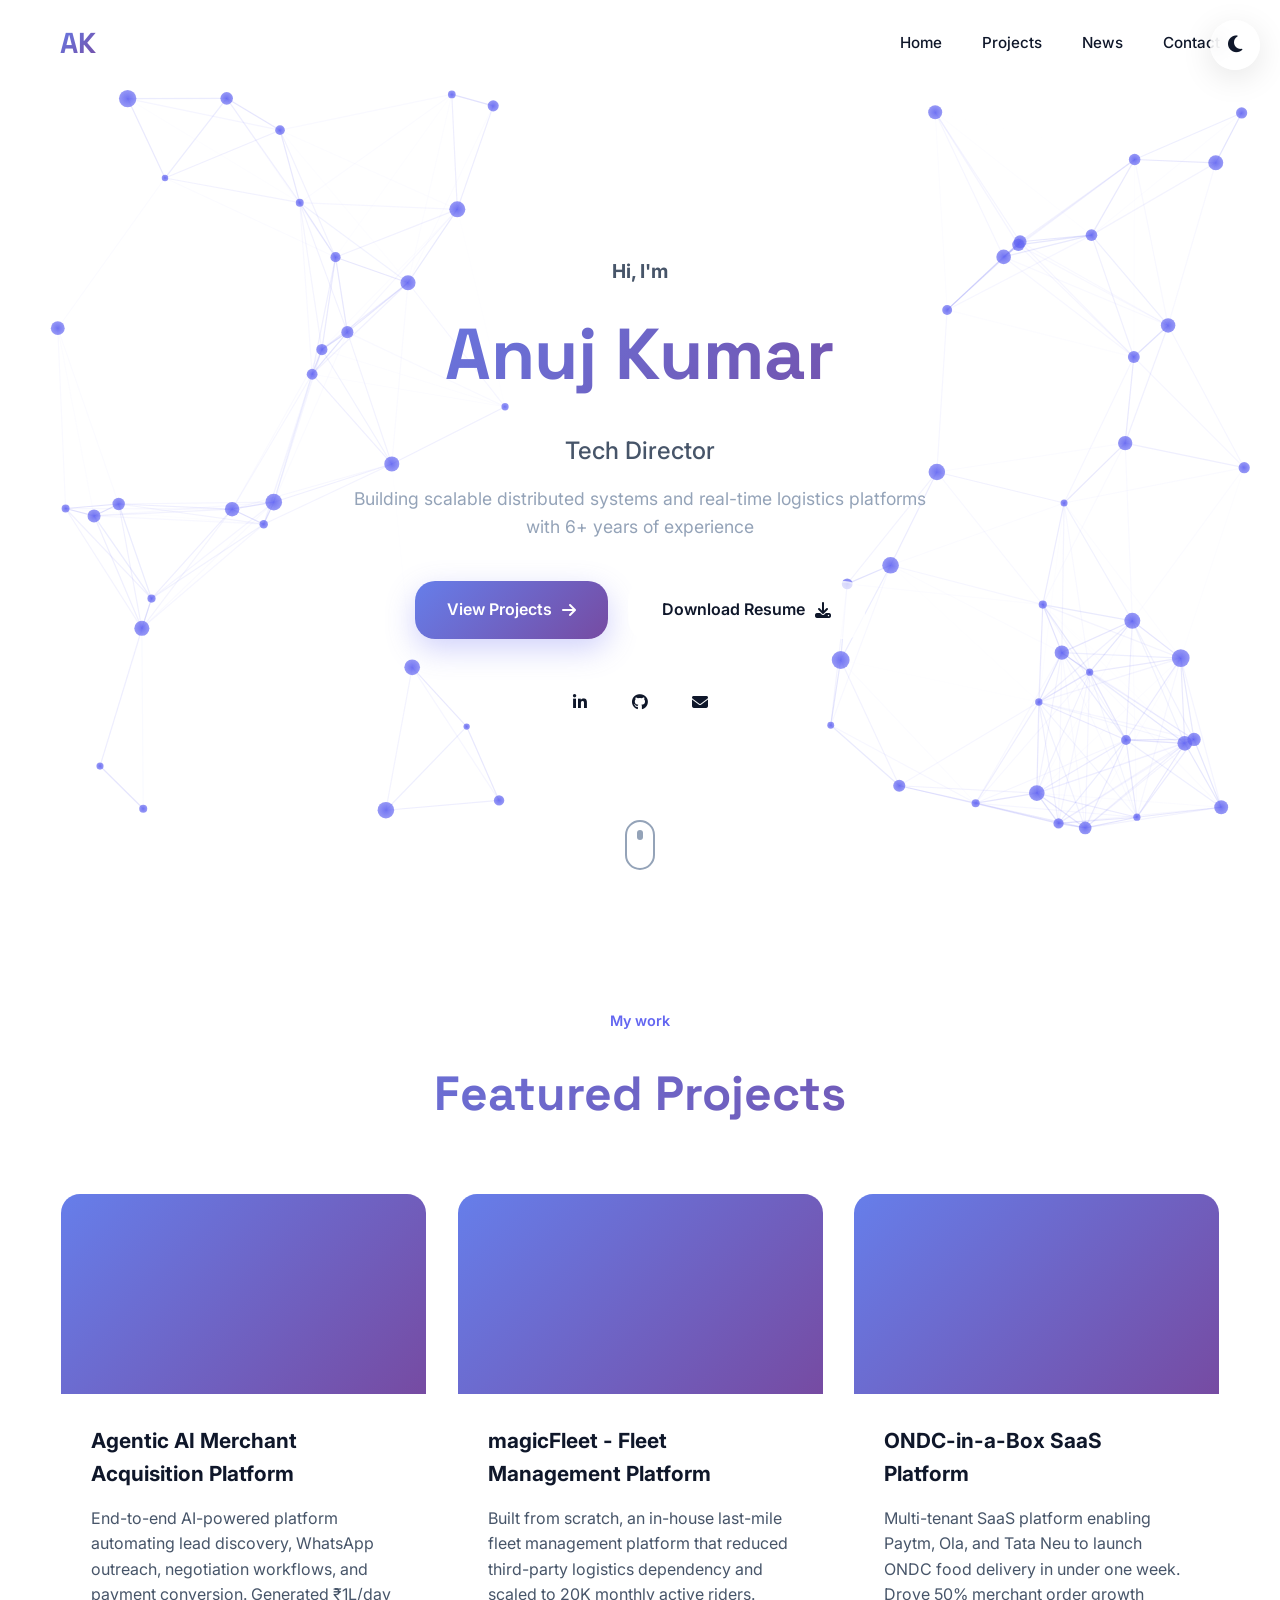
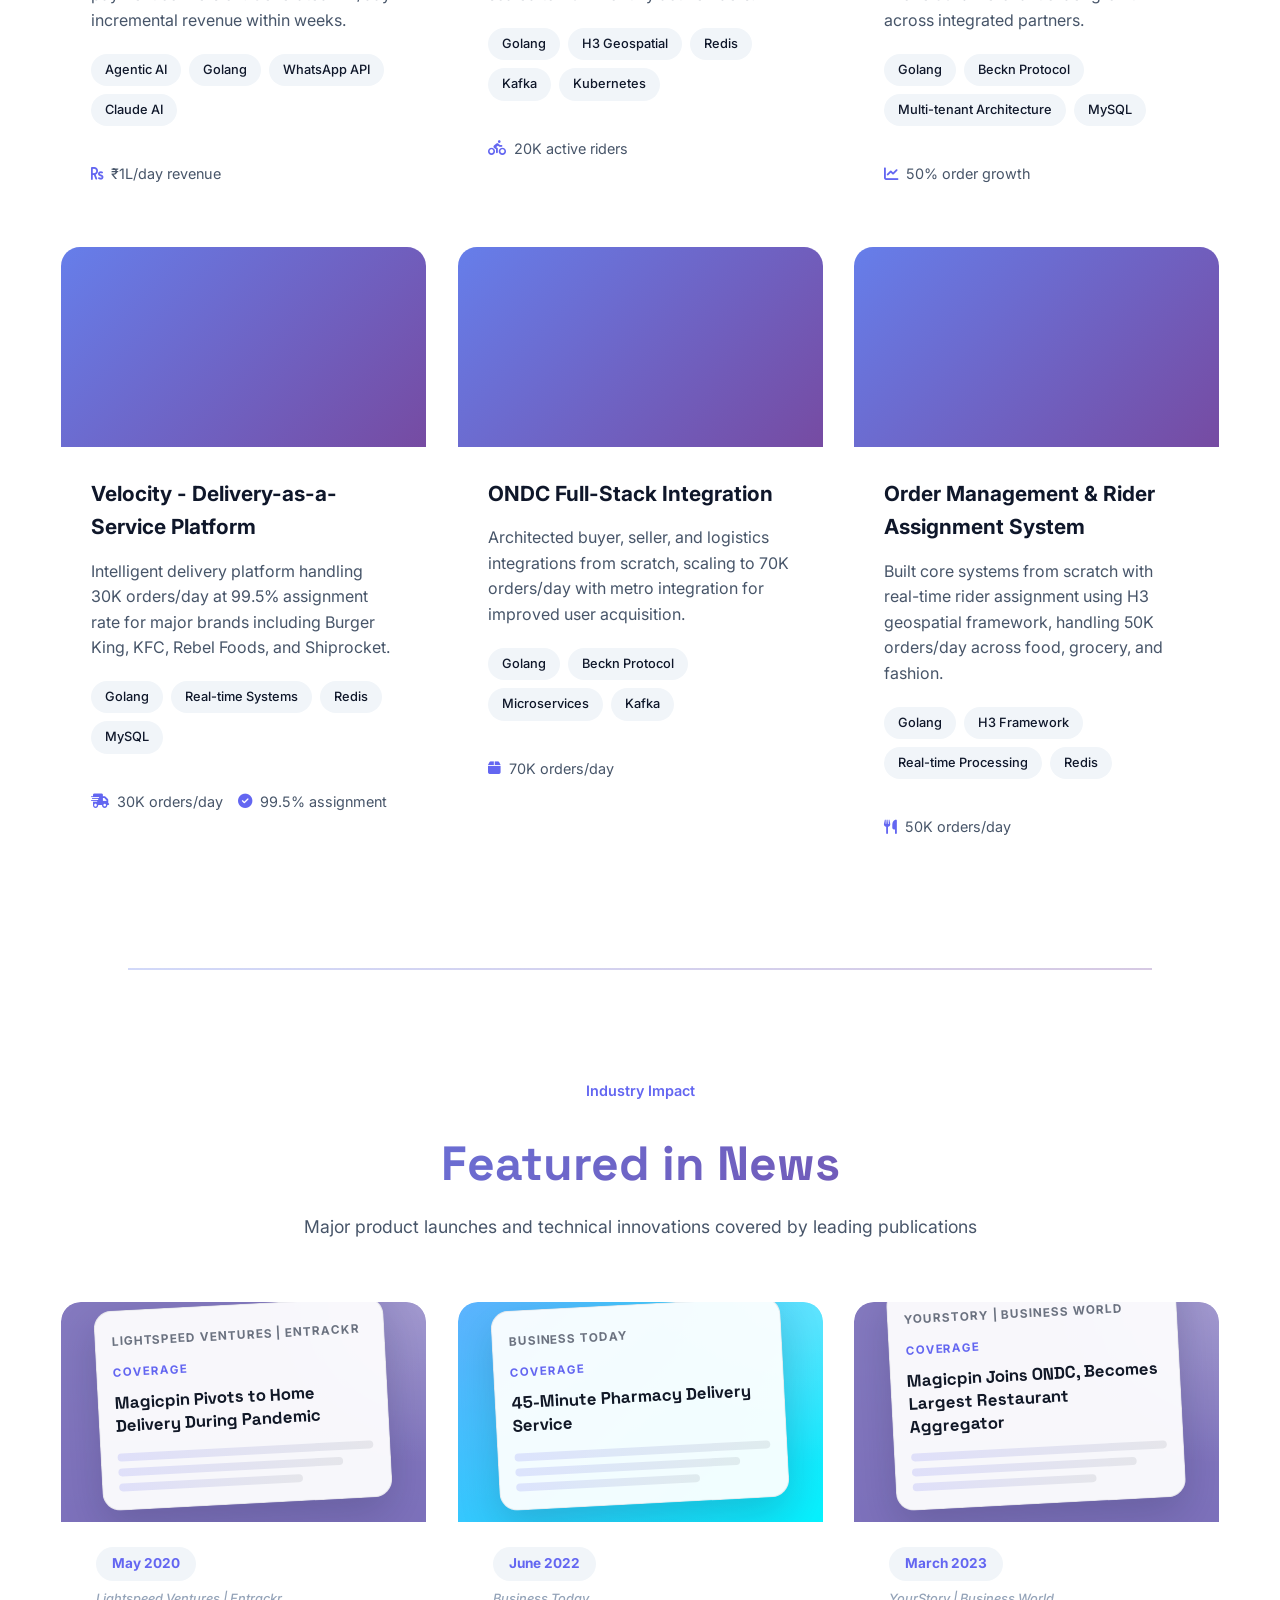
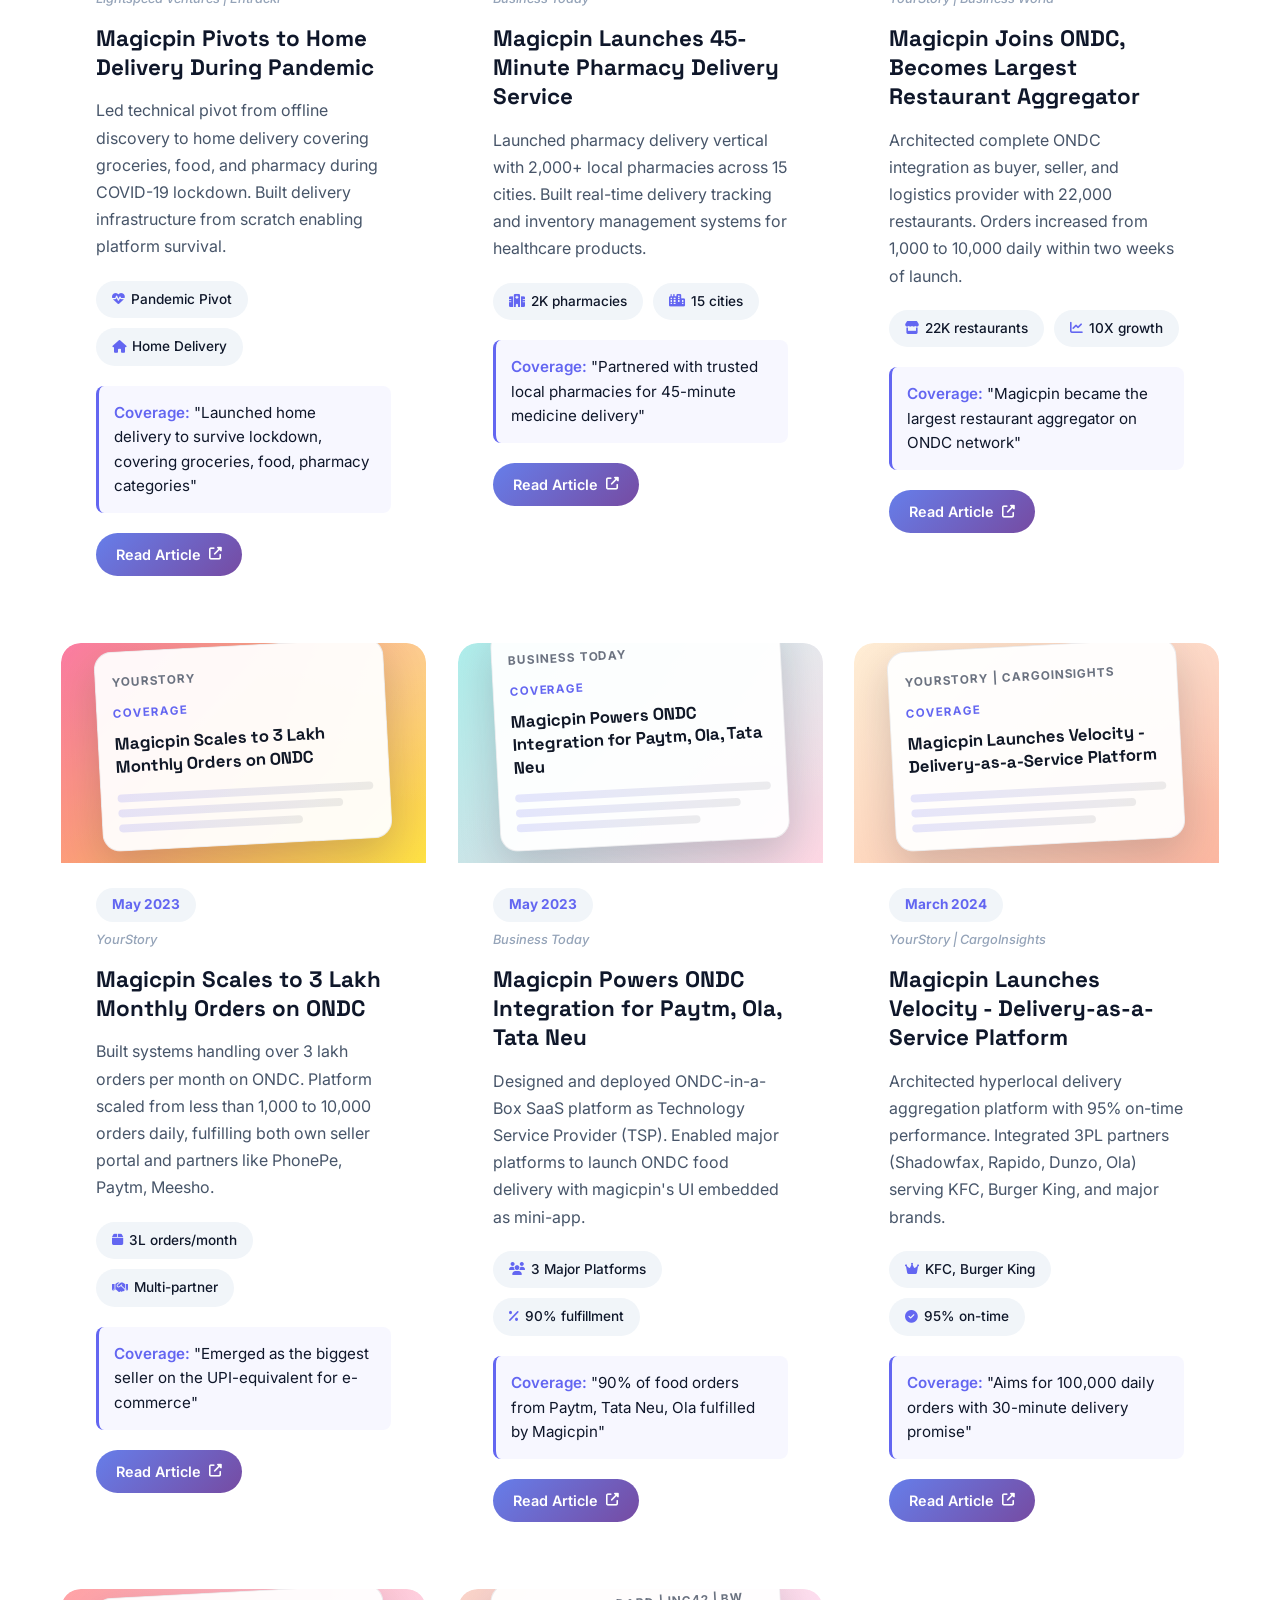
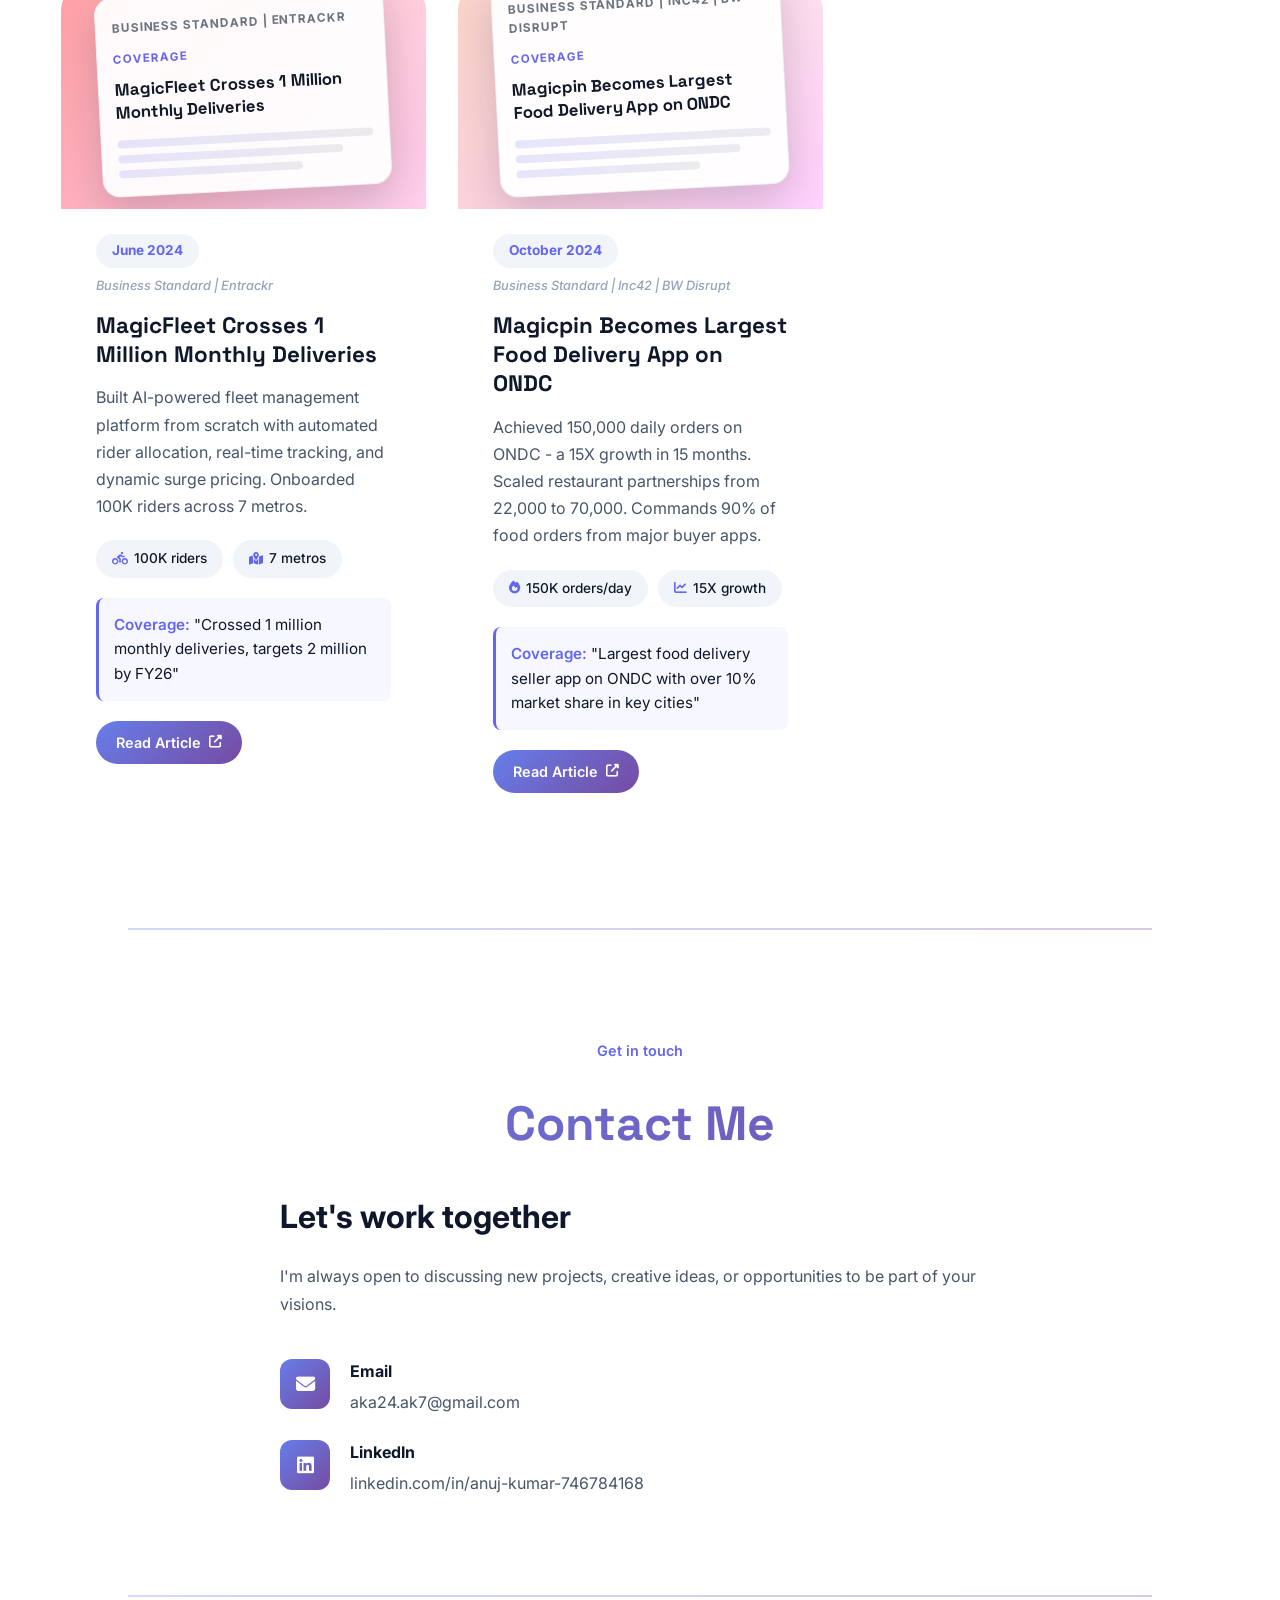
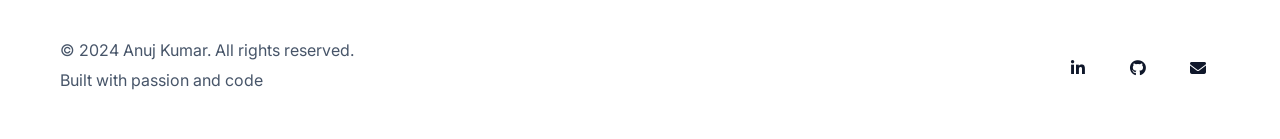
==== commit afccf934: "Update portfolio site" ====
--- a/index.html
+++ b/index.html
@@ -39,11 +39,8 @@
                 <a href="#home" class="nav-logo">AK</a>
                 <ul class="nav-menu" id="nav-menu">
                     <li><a href="#home" class="nav-link">Home</a></li>
-                    <li><a href="#about" class="nav-link">About</a></li>
-                    <li><a href="#skills" class="nav-link">Skills</a></li>
                     <li><a href="#projects" class="nav-link">Projects</a></li>
                     <li><a href="#news" class="nav-link">News</a></li>
-                    <li><a href="#resume" class="nav-link">Resume</a></li>
                     <li><a href="#contact" class="nav-link">Contact</a></li>
                 </ul>
                 <button class="nav-toggle" id="nav-toggle" aria-label="Toggle navigation menu">
@@ -74,13 +71,13 @@
                             <span>View Projects</span>
                             <i class="fas fa-arrow-right"></i>
                         </a>
-                        <a href="assets/resume/Anuj_Kumar_Resume.pdf" download class="btn btn-secondary">
+                        <a href="assets/resume/resume.pdf" download class="btn btn-secondary">
                             <span>Download Resume</span>
                             <i class="fas fa-download"></i>
                         </a>
                     </div>
                     <div class="hero-social">
-                        <a href="https://linkedin.com/in/anujkr2407" target="_blank" rel="noopener" class="social-link" aria-label="LinkedIn">
+                        <a href="https://www.linkedin.com/in/anuj-kumar-746784168/" target="_blank" rel="noopener" class="social-link" aria-label="LinkedIn">
                             <i class="fab fa-linkedin-in"></i>
                         </a>
                         <a href="https://github.com/anujkr2407" target="_blank" rel="noopener" class="social-link" aria-label="GitHub">
@@ -88,9 +85,6 @@
                         </a>
                         <a href="mailto:aka24.ak7@gmail.com" class="social-link" aria-label="Email">
                             <i class="fas fa-envelope"></i>
-                        </a>
-                        <a href="tel:+918588987835" class="social-link" aria-label="Phone">
-                            <i class="fas fa-phone"></i>
                         </a>
                     </div>
                 </div>
@@ -98,207 +92,6 @@
         </div>
         <div class="scroll-indicator">
             <span></span>
-        </div>
-    </section>
-
-    <!-- About Section -->
-    <section id="about" class="about section">
-        <div class="container">
-            <div class="section-header">
-                <span class="section-label">Get to know me</span>
-                <h2 class="section-title">About Me</h2>
-            </div>
-            <div class="about-content">
-                <div class="about-image">
-                    <div class="image-wrapper">
-                        <div class="image-placeholder">
-                            <i class="fas fa-user"></i>
-                        </div>
-                    </div>
-                </div>
-                <div class="about-text">
-                    <h3>Tech Director & Engineering Leader</h3>
-                    <p>
-                        With over 6 years of experience in building and scaling distributed backend systems,
-                        I specialize in creating real-time logistics platforms that handle tens of thousands of orders daily.
-                        My expertise lies in Golang, system design at scale, and 0→1 platform development.
-                    </p>
-                    <p>
-                        At Magicpin, I've led the design and implementation of multiple high-impact platforms including
-                        magicFleet (fleet management), Velocity (Delivery-as-a-Service), and ONDC integrations that
-                        scaled to 70K orders/day. I'm passionate about building systems that solve real-world problems
-                        at scale while maintaining high reliability and performance.
-                    </p>
-                    <div class="about-highlights">
-                        <div class="highlight-item">
-                            <i class="fas fa-code"></i>
-                            <div>
-                                <h4>Specialization</h4>
-                                <p>Distributed Systems & Real-time Platforms</p>
-                            </div>
-                        </div>
-                        <div class="highlight-item">
-                            <i class="fas fa-trophy"></i>
-                            <div>
-                                <h4>Achievement</h4>
-                                <p>Built platforms handling 70K+ orders/day</p>
-                            </div>
-                        </div>
-                        <div class="highlight-item">
-                            <i class="fas fa-graduation-cap"></i>
-                            <div>
-                                <h4>Education</h4>
-                                <p>B.E. in IT, NSIT (80.9%)</p>
-                            </div>
-                        </div>
-                    </div>
-                </div>
-            </div>
-        </div>
-    </section>
-
-    <!-- Skills Section -->
-    <section id="skills" class="skills section">
-        <div class="skills-wrapper">
-            <div class="skills-vertical-text">Skills</div>
-            <div class="container">
-                <div class="skills-header">
-                    <h2 class="skills-main-title">What I do</h2>
-                    <p class="skills-description">
-                        6+ years building and scaling distributed backend systems and real-time logistics platforms.
-                        Expert in Golang, system design at scale, and 0→1 platform development driving multi-vertical product growth.
-                    </p>
-                </div>
-                <div class="skills-grid">
-                    <!-- Golang -->
-                    <div class="skill-icon-card">
-                        <div class="skill-icon" style="background: linear-gradient(135deg, #00ADD8 0%, #5DC9E2 100%);">
-                            <i class="fab fa-golang"></i>
-                        </div>
-                        <h3>GOLANG</h3>
-                    </div>
-
-                    <!-- Java -->
-                    <div class="skill-icon-card">
-                        <div class="skill-icon" style="background: linear-gradient(135deg, #EA2D2E 0%, #F8981D 100%);">
-                            <i class="fab fa-java"></i>
-                        </div>
-                        <h3>JAVA</h3>
-                    </div>
-
-                    <!-- Python -->
-                    <div class="skill-icon-card">
-                        <div class="skill-icon" style="background: linear-gradient(135deg, #3776AB 0%, #FFD43B 100%);">
-                            <i class="fab fa-python"></i>
-                        </div>
-                        <h3>PYTHON</h3>
-                    </div>
-
-                    <!-- Spring Boot -->
-                    <div class="skill-icon-card">
-                        <div class="skill-icon" style="background: linear-gradient(135deg, #6DB33F 0%, #8BC34A 100%);">
-                            <i class="fas fa-leaf"></i>
-                        </div>
-                        <h3>SPRING BOOT</h3>
-                    </div>
-
-                    <!-- Redis -->
-                    <div class="skill-icon-card">
-                        <div class="skill-icon" style="background: linear-gradient(135deg, #DC382D 0%, #FF6B6B 100%);">
-                            <i class="fas fa-database"></i>
-                        </div>
-                        <h3>REDIS</h3>
-                    </div>
-
-                    <!-- MySQL -->
-                    <div class="skill-icon-card">
-                        <div class="skill-icon" style="background: linear-gradient(135deg, #00758F 0%, #4479A1 100%);">
-                            <i class="fas fa-database"></i>
-                        </div>
-                        <h3>MYSQL</h3>
-                    </div>
-
-                    <!-- MongoDB -->
-                    <div class="skill-icon-card">
-                        <div class="skill-icon" style="background: linear-gradient(135deg, #4DB33D 0%, #68C93A 100%);">
-                            <i class="fas fa-leaf"></i>
-                        </div>
-                        <h3>MONGODB</h3>
-                    </div>
-
-                    <!-- Kafka -->
-                    <div class="skill-icon-card">
-                        <div class="skill-icon" style="background: linear-gradient(135deg, #231F20 0%, #4A4A4A 100%);">
-                            <i class="fas fa-stream"></i>
-                        </div>
-                        <h3>KAFKA</h3>
-                    </div>
-
-                    <!-- Kubernetes -->
-                    <div class="skill-icon-card">
-                        <div class="skill-icon" style="background: linear-gradient(135deg, #326CE5 0%, #5B8FF9 100%);">
-                            <i class="fas fa-dharmachakra"></i>
-                        </div>
-                        <h3>KUBERNETES</h3>
-                    </div>
-
-                    <!-- Docker -->
-                    <div class="skill-icon-card">
-                        <div class="skill-icon" style="background: linear-gradient(135deg, #2496ED 0%, #4BA3F5 100%);">
-                            <i class="fab fa-docker"></i>
-                        </div>
-                        <h3>DOCKER</h3>
-                    </div>
-
-                    <!-- GCP -->
-                    <div class="skill-icon-card">
-                        <div class="skill-icon" style="background: linear-gradient(135deg, #EA4335 0%, #FBBC04 50%, #34A853 100%);">
-                            <i class="fab fa-google"></i>
-                        </div>
-                        <h3>GCP</h3>
-                    </div>
-
-                    <!-- ElasticSearch -->
-                    <div class="skill-icon-card">
-                        <div class="skill-icon" style="background: linear-gradient(135deg, #FEC514 0%, #FFD93D 100%);">
-                            <i class="fas fa-search"></i>
-                        </div>
-                        <h3>ELASTICSEARCH</h3>
-                    </div>
-
-                    <!-- Git -->
-                    <div class="skill-icon-card">
-                        <div class="skill-icon" style="background: linear-gradient(135deg, #F05032 0%, #FF6B4A 100%);">
-                            <i class="fab fa-git-alt"></i>
-                        </div>
-                        <h3>GIT</h3>
-                    </div>
-
-                    <!-- Linux -->
-                    <div class="skill-icon-card">
-                        <div class="skill-icon" style="background: linear-gradient(135deg, #FCC624 0%, #FFD93D 100%);">
-                            <i class="fab fa-linux"></i>
-                        </div>
-                        <h3>LINUX</h3>
-                    </div>
-
-                    <!-- Microservices -->
-                    <div class="skill-icon-card">
-                        <div class="skill-icon" style="background: linear-gradient(135deg, #667eea 0%, #764ba2 100%);">
-                            <i class="fas fa-cubes"></i>
-                        </div>
-                        <h3>MICROSERVICES</h3>
-                    </div>
-
-                    <!-- System Design -->
-                    <div class="skill-icon-card">
-                        <div class="skill-icon" style="background: linear-gradient(135deg, #f093fb 0%, #f5576c 100%);">
-                            <i class="fas fa-project-diagram"></i>
-                        </div>
-                        <h3>SYSTEM DESIGN</h3>
-                    </div>
-                </div>
-            </div>
         </div>
     </section>
 
@@ -344,7 +137,7 @@
                     <div class="project-image">
                         <div class="project-overlay">
                             <div class="project-links">
-                                <a href="#" class="project-link" aria-label="View project">
+                                <a href="https://play.google.com/store/apps/details?id=com.magicpin.fleet&hl=en_IN" target="_blank" rel="noopener" class="project-link" aria-label="View project">
                                     <i class="fas fa-external-link-alt"></i>
                                 </a>
                             </div>
@@ -503,9 +296,18 @@
             <div class="news-grid">
                 <!-- News 0: Pandemic Pivot 2020 -->
                 <div class="news-card">
-                    <div class="news-header-image" style="background: linear-gradient(135deg, #667eea 0%, #764ba2 100%);">
-                        <div class="news-header-icon">
-                            <i class="fas fa-home"></i>
+                    <div class="news-header-image" style="background: #7A6EBA;">
+                        <div class="news-thumbnail-card">
+                            <span class="news-thumbnail-source">Lightspeed Ventures | Entrackr</span>
+                            <div class="news-thumbnail-copy">
+                                <span class="news-thumbnail-kicker">Coverage</span>
+                                <h4>Magicpin Pivots to Home Delivery During Pandemic</h4>
+                                <div class="news-thumbnail-lines">
+                                    <span></span>
+                                    <span></span>
+                                    <span></span>
+                                </div>
+                            </div>
                         </div>
                     </div>
                     <div class="news-content">
@@ -527,37 +329,20 @@
                     </div>
                 </div>
 
-                <!-- News 1: Series D Funding -->
-                <div class="news-card">
-                    <div class="news-header-image" style="background: linear-gradient(135deg, #f093fb 0%, #f5576c 100%);">
-                        <div class="news-header-icon">
-                            <i class="fas fa-coins"></i>
-                        </div>
-                    </div>
-                    <div class="news-content">
-                        <span class="news-date">November 2021</span>
-                        <span class="news-source">Business Standard | Inc42</span>
-                        <h3>Magicpin Raises $60M Series D Led by Zomato</h3>
-                        <p>Secured $60 million funding led by Zomato and Lightspeed at $312M valuation. Zomato's Deepinder Goyal joined board. Funds used to scale food delivery and hyperlocal commerce platform.</p>
-                        <div class="news-tags">
-                            <span><i class="fas fa-dollar-sign"></i> $60M raised</span>
-                            <span><i class="fas fa-trophy"></i> $312M valuation</span>
-                        </div>
-                        <div class="news-highlight">
-                            <p><strong>Coverage:</strong> "Zomato invested $50M for 16% stake, Deepinder Goyal joined board"</p>
-                        </div>
-                        <a href="https://www.business-standard.com/article/companies/magicpin-raises-60-million-in-series-d-round-led-by-zomato-121111001523_1.html" target="_blank" rel="noopener" class="news-link">
-                            <span>Read Article</span>
-                            <i class="fas fa-external-link-alt"></i>
-                        </a>
-                    </div>
-                </div>
-
                 <!-- News 2: Pharmacy Launch -->
                 <div class="news-card">
                     <div class="news-header-image" style="background: linear-gradient(135deg, #4facfe 0%, #00f2fe 100%);">
-                        <div class="news-header-icon">
-                            <i class="fas fa-pills"></i>
+                        <div class="news-thumbnail-card">
+                            <span class="news-thumbnail-source">Business Today</span>
+                            <div class="news-thumbnail-copy">
+                                <span class="news-thumbnail-kicker">Coverage</span>
+                                <h4>45-Minute Pharmacy Delivery Service</h4>
+                                <div class="news-thumbnail-lines">
+                                    <span></span>
+                                    <span></span>
+                                    <span></span>
+                                </div>
+                            </div>
                         </div>
                     </div>
                     <div class="news-content">
@@ -581,9 +366,18 @@
 
                 <!-- News 3: ONDC Integration -->
                 <div class="news-card">
-                    <div class="news-header-image" style="background: linear-gradient(135deg, #667eea 0%, #764ba2 100%);">
-                        <div class="news-header-icon">
-                            <i class="fas fa-network-wired"></i>
+                    <div class="news-header-image" style="background: #7A6EBA;">
+                        <div class="news-thumbnail-card">
+                            <span class="news-thumbnail-source">YourStory | Business World</span>
+                            <div class="news-thumbnail-copy">
+                                <span class="news-thumbnail-kicker">Coverage</span>
+                                <h4>Magicpin Joins ONDC, Becomes Largest Restaurant Aggregator</h4>
+                                <div class="news-thumbnail-lines">
+                                    <span></span>
+                                    <span></span>
+                                    <span></span>
+                                </div>
+                            </div>
                         </div>
                     </div>
                     <div class="news-content">
@@ -608,8 +402,17 @@
                 <!-- News 4: ONDC Scale Achievement -->
                 <div class="news-card">
                     <div class="news-header-image" style="background: linear-gradient(135deg, #fa709a 0%, #fee140 100%);">
-                        <div class="news-header-icon">
-                            <i class="fas fa-rocket"></i>
+                        <div class="news-thumbnail-card">
+                            <span class="news-thumbnail-source">YourStory</span>
+                            <div class="news-thumbnail-copy">
+                                <span class="news-thumbnail-kicker">Coverage</span>
+                                <h4>Magicpin Scales to 3 Lakh Monthly Orders on ONDC</h4>
+                                <div class="news-thumbnail-lines">
+                                    <span></span>
+                                    <span></span>
+                                    <span></span>
+                                </div>
+                            </div>
                         </div>
                     </div>
                     <div class="news-content">
@@ -634,8 +437,17 @@
                 <!-- News 5: Paytm Integration -->
                 <div class="news-card">
                     <div class="news-header-image" style="background: linear-gradient(135deg, #a8edea 0%, #fed6e3 100%);">
-                        <div class="news-header-icon">
-                            <i class="fas fa-cubes"></i>
+                        <div class="news-thumbnail-card">
+                            <span class="news-thumbnail-source">Business Today</span>
+                            <div class="news-thumbnail-copy">
+                                <span class="news-thumbnail-kicker">Coverage</span>
+                                <h4>Magicpin Powers ONDC Integration for Paytm, Ola, Tata Neu</h4>
+                                <div class="news-thumbnail-lines">
+                                    <span></span>
+                                    <span></span>
+                                    <span></span>
+                                </div>
+                            </div>
                         </div>
                     </div>
                     <div class="news-content">
@@ -660,8 +472,17 @@
                 <!-- News 6: Velocity DaaS Launch -->
                 <div class="news-card">
                     <div class="news-header-image" style="background: linear-gradient(135deg, #ffecd2 0%, #fcb69f 100%);">
-                        <div class="news-header-icon">
-                            <i class="fas fa-shipping-fast"></i>
+                        <div class="news-thumbnail-card">
+                            <span class="news-thumbnail-source">YourStory | CargoInsights</span>
+                            <div class="news-thumbnail-copy">
+                                <span class="news-thumbnail-kicker">Coverage</span>
+                                <h4>Magicpin Launches Velocity - Delivery-as-a-Service Platform</h4>
+                                <div class="news-thumbnail-lines">
+                                    <span></span>
+                                    <span></span>
+                                    <span></span>
+                                </div>
+                            </div>
                         </div>
                     </div>
                     <div class="news-content">
@@ -686,8 +507,17 @@
                 <!-- News 7: magicFleet Launch -->
                 <div class="news-card">
                     <div class="news-header-image" style="background: linear-gradient(135deg, #ff9a9e 0%, #fecfef 100%);">
-                        <div class="news-header-icon">
-                            <i class="fas fa-truck"></i>
+                        <div class="news-thumbnail-card">
+                            <span class="news-thumbnail-source">Business Standard | Entrackr</span>
+                            <div class="news-thumbnail-copy">
+                                <span class="news-thumbnail-kicker">Coverage</span>
+                                <h4>MagicFleet Crosses 1 Million Monthly Deliveries</h4>
+                                <div class="news-thumbnail-lines">
+                                    <span></span>
+                                    <span></span>
+                                    <span></span>
+                                </div>
+                            </div>
                         </div>
                     </div>
                     <div class="news-content">
@@ -712,8 +542,17 @@
                 <!-- News 8: ONDC Market Leader -->
                 <div class="news-card">
                     <div class="news-header-image" style="background: linear-gradient(135deg, #fad0c4 0%, #ffd1ff 100%);">
-                        <div class="news-header-icon">
-                            <i class="fas fa-trophy"></i>
+                        <div class="news-thumbnail-card">
+                            <span class="news-thumbnail-source">Business Standard | Inc42 | BW Disrupt</span>
+                            <div class="news-thumbnail-copy">
+                                <span class="news-thumbnail-kicker">Coverage</span>
+                                <h4>Magicpin Becomes Largest Food Delivery App on ONDC</h4>
+                                <div class="news-thumbnail-lines">
+                                    <span></span>
+                                    <span></span>
+                                    <span></span>
+                                </div>
+                            </div>
                         </div>
                     </div>
                     <div class="news-content">
@@ -734,218 +573,6 @@
                         </a>
                     </div>
                 </div>
-            </div>
-        </div>
-    </section>
-
-    <!-- Statistics Section -->
-    <section class="statistics section">
-        <div class="container">
-            <div class="stats-grid">
-                <div class="stat-card">
-                    <div class="stat-icon">
-                        <i class="fas fa-briefcase"></i>
-                    </div>
-                    <div class="stat-content">
-                        <h3 class="stat-number" data-target="6">0</h3>
-                        <p>Years Experience</p>
-                    </div>
-                </div>
-                <div class="stat-card">
-                    <div class="stat-icon">
-                        <i class="fas fa-project-diagram"></i>
-                    </div>
-                    <div class="stat-content">
-                        <h3 class="stat-number" data-target="15">0</h3>
-                        <p>Projects Completed</p>
-                    </div>
-                </div>
-                <div class="stat-card">
-                    <div class="stat-icon">
-                        <i class="fas fa-shipping-fast"></i>
-                    </div>
-                    <div class="stat-content">
-                        <h3 class="stat-number" data-target="70">0</h3>
-                        <p>K Orders/Day Scaled</p>
-                    </div>
-                </div>
-                <div class="stat-card">
-                    <div class="stat-icon">
-                        <i class="fas fa-code"></i>
-                    </div>
-                    <div class="stat-content">
-                        <h3 class="stat-number" data-target="20">0</h3>
-                        <p>Technologies Mastered</p>
-                    </div>
-                </div>
-            </div>
-        </div>
-    </section>
-
-    <!-- Resume Timeline Section -->
-    <section id="resume" class="resume section">
-        <div class="container">
-            <div class="section-header">
-                <span class="section-label">My journey</span>
-                <h2 class="section-title">Experience & Education</h2>
-            </div>
-            <div class="timeline">
-                <!-- Experience -->
-                <div class="timeline-item">
-                    <div class="timeline-icon">
-                        <i class="fas fa-briefcase"></i>
-                    </div>
-                    <div class="timeline-content">
-                        <span class="timeline-date">Dec 2024 - Present</span>
-                        <h3>Tech Director</h3>
-                        <h4>Magicpin, Gurgaon</h4>
-                        <ul>
-                            <li>Designed and launched agentic AI-powered merchant acquisition platform generating ₹1L/day revenue</li>
-                            <li>Architected magicFleet from scratch, scaling to 20K monthly active riders</li>
-                            <li>Built ONDC-in-a-Box SaaS enabling rapid ONDC deployment for Paytm, Ola, Tata Neu</li>
-                            <li>Created Velocity DaaS platform handling 30K orders/day at 99.5% assignment rate</li>
-                            <li>Led ONDC integrations scaling to 70K orders/day</li>
-                        </ul>
-                    </div>
-                </div>
-
-                <div class="timeline-item">
-                    <div class="timeline-icon">
-                        <i class="fas fa-code"></i>
-                    </div>
-                    <div class="timeline-content">
-                        <span class="timeline-date">July 2021 - Dec 2024</span>
-                        <h3>Engineering Manager / Tech Lead</h3>
-                        <h4>Magicpin, Gurgaon</h4>
-                        <ul>
-                            <li>Architected Order Management and Rider Assignment systems from scratch</li>
-                            <li>Scaled food delivery to 50K orders/day, extended to grocery and fashion verticals</li>
-                            <li>Built real-time rider assignment using H3 geospatial framework</li>
-                            <li>Led integrations with POS providers and logistics aggregators</li>
-                        </ul>
-                    </div>
-                </div>
-
-                <div class="timeline-item">
-                    <div class="timeline-icon">
-                        <i class="fas fa-rocket"></i>
-                    </div>
-                    <div class="timeline-content">
-                        <span class="timeline-date">June 2019 - July 2021</span>
-                        <h3>Software Engineer</h3>
-                        <h4>Magicpin, Gurgaon</h4>
-                        <ul>
-                            <li>Built core backend services for food delivery platform</li>
-                            <li>Developed scalable APIs and microservices architecture</li>
-                            <li>Implemented real-time order tracking and notification systems</li>
-                        </ul>
-                    </div>
-                </div>
-
-                <!-- Education -->
-                <div class="timeline-item">
-                    <div class="timeline-icon">
-                        <i class="fas fa-graduation-cap"></i>
-                    </div>
-                    <div class="timeline-content">
-                        <span class="timeline-date">2015 - 2019</span>
-                        <h3>B.E. in Information Technology</h3>
-                        <h4>NSIT (Netaji Subhas Institute of Technology)</h4>
-                        <p>Aggregate: 80.9%</p>
-                    </div>
-                </div>
-
-                <div class="timeline-item">
-                    <div class="timeline-icon">
-                        <i class="fas fa-school"></i>
-                    </div>
-                    <div class="timeline-content">
-                        <span class="timeline-date">2015</span>
-                        <h3>Class XII - CBSE</h3>
-                        <h4>St. Teresa School</h4>
-                        <p>Percentage: 96.4%</p>
-                    </div>
-                </div>
-
-                <div class="timeline-item">
-                    <div class="timeline-icon">
-                        <i class="fas fa-school"></i>
-                    </div>
-                    <div class="timeline-content">
-                        <span class="timeline-date">2013</span>
-                        <h3>Class X - ICSE</h3>
-                        <h4>Modern Academy School</h4>
-                        <p>Percentage: 86.4%</p>
-                    </div>
-                </div>
-            </div>
-        </div>
-    </section>
-
-    <!-- Testimonials Section -->
-    <section class="testimonials section">
-        <div class="container">
-            <div class="section-header">
-                <span class="section-label">What others say</span>
-                <h2 class="section-title">Testimonials</h2>
-            </div>
-            <div class="testimonials-slider">
-                <div class="testimonial-card">
-                    <div class="testimonial-content">
-                        <i class="fas fa-quote-left quote-icon"></i>
-                        <p>"Anuj is an exceptional tech leader who consistently delivers high-impact platforms. His work on the ONDC integration and magicFleet has transformed our operations and enabled massive scale."</p>
-                    </div>
-                    <div class="testimonial-author">
-                        <div class="author-avatar">
-                            <i class="fas fa-user"></i>
-                        </div>
-                        <div class="author-info">
-                            <h4>Product Leader</h4>
-                            <p>Magicpin</p>
-                        </div>
-                    </div>
-                </div>
-
-                <div class="testimonial-card">
-                    <div class="testimonial-content">
-                        <i class="fas fa-quote-left quote-icon"></i>
-                        <p>"Working with Anuj has been incredible. His deep understanding of distributed systems and ability to architect solutions from 0→1 is truly remarkable. The Velocity platform he built handles massive scale effortlessly."</p>
-                    </div>
-                    <div class="testimonial-author">
-                        <div class="author-avatar">
-                            <i class="fas fa-user"></i>
-                        </div>
-                        <div class="author-info">
-                            <h4>Engineering Team Member</h4>
-                            <p>Magicpin</p>
-                        </div>
-                    </div>
-                </div>
-
-                <div class="testimonial-card">
-                    <div class="testimonial-content">
-                        <i class="fas fa-quote-left quote-icon"></i>
-                        <p>"Anuj's technical expertise in Golang and system architecture is outstanding. He not only builds robust systems but also mentors the team effectively, fostering a strong engineering culture."</p>
-                    </div>
-                    <div class="testimonial-author">
-                        <div class="author-avatar">
-                            <i class="fas fa-user"></i>
-                        </div>
-                        <div class="author-info">
-                            <h4>Colleague</h4>
-                            <p>Magicpin</p>
-                        </div>
-                    </div>
-                </div>
-            </div>
-            <div class="slider-nav">
-                <button class="slider-btn prev" aria-label="Previous testimonial">
-                    <i class="fas fa-chevron-left"></i>
-                </button>
-                <div class="slider-dots"></div>
-                <button class="slider-btn next" aria-label="Next testimonial">
-                    <i class="fas fa-chevron-right"></i>
-                </button>
             </div>
         </div>
     </section>
@@ -973,55 +600,13 @@
                         </div>
                         <div class="contact-item">
                             <div class="contact-icon">
-                                <i class="fas fa-phone"></i>
-                            </div>
-                            <div>
-                                <h4>Phone</h4>
-                                <a href="tel:+918588987835">+91 8588987835</a>
-                            </div>
-                        </div>
-                        <div class="contact-item">
-                            <div class="contact-icon">
                                 <i class="fab fa-linkedin"></i>
                             </div>
                             <div>
                                 <h4>LinkedIn</h4>
-                                <a href="https://linkedin.com/in/anujkr2407" target="_blank" rel="noopener">linkedin.com/in/anujkr2407</a>
-                            </div>
-                        </div>
-                        <div class="contact-item">
-                            <div class="contact-icon">
-                                <i class="fab fa-github"></i>
-                            </div>
-                            <div>
-                                <h4>GitHub</h4>
-                                <a href="https://github.com/anujkr2407" target="_blank" rel="noopener">github.com/anujkr2407</a>
-                            </div>
-                        </div>
-                    </div>
-                </div>
-                <div class="contact-form-wrapper">
-                    <form id="contact-form" class="contact-form">
-                        <div class="form-group">
-                            <input type="text" id="name" name="name" placeholder="Your Name" required>
-                        </div>
-                        <div class="form-group">
-                            <input type="email" id="email" name="email" placeholder="Your Email" required>
-                        </div>
-                        <div class="form-group">
-                            <input type="text" id="subject" name="subject" placeholder="Subject" required>
-                        </div>
-                        <div class="form-group">
-                            <textarea id="message" name="message" rows="5" placeholder="Your Message" required></textarea>
-                        </div>
-                        <button type="submit" class="btn btn-primary btn-submit">
-                            <span>Send Message</span>
-                            <i class="fas fa-paper-plane"></i>
-                        </button>
-                    </form>
-                    <div id="form-success" class="form-message success" style="display: none;">
-                        <i class="fas fa-check-circle"></i>
-                        <p>Thank you! Your message has been sent successfully.</p>
+                                <a href="https://www.linkedin.com/in/anuj-kumar-746784168/" target="_blank" rel="noopener">linkedin.com/in/anuj-kumar-746784168</a>
+                            </div>
+                        </div>
                     </div>
                 </div>
             </div>
@@ -1037,7 +622,7 @@
                     <p>Built with passion and code</p>
                 </div>
                 <div class="footer-social">
-                    <a href="https://linkedin.com/in/anujkr2407" target="_blank" rel="noopener" class="social-link" aria-label="LinkedIn">
+                    <a href="https://www.linkedin.com/in/anuj-kumar-746784168/" target="_blank" rel="noopener" class="social-link" aria-label="LinkedIn">
                         <i class="fab fa-linkedin-in"></i>
                     </a>
                     <a href="https://github.com/anujkr2407" target="_blank" rel="noopener" class="social-link" aria-label="GitHub">
--- a/css/style.css
+++ b/css/style.css
@@ -21,6 +21,14 @@
     --glass-bg: rgba(255, 255, 255, 0.7);
     --glass-border: rgba(255, 255, 255, 0.3);
     --shadow-color: rgba(0, 0, 0, 0.1);
+    --cursor-color: rgba(99, 102, 241, 0.9);
+    --cursor-ring: rgba(99, 102, 241, 0.18);
+    --bg-radial-1: rgba(79, 172, 254, 0.08);
+    --bg-radial-2: rgba(139, 92, 246, 0.08);
+    --bg-radial-3: rgba(236, 72, 153, 0.06);
+    --bg-gradient-start: #ffffff;
+    --bg-gradient-end: #f8fafc;
+    --bg-overlay: rgba(255, 255, 255, 0.72);
 
     --gradient-1: linear-gradient(135deg, #667eea 0%, #764ba2 100%);
     --gradient-2: linear-gradient(135deg, #f093fb 0%, #f5576c 100%);
@@ -55,6 +63,18 @@
     --glass-bg: rgba(30, 41, 59, 0.7);
     --glass-border: rgba(255, 255, 255, 0.1);
     --shadow-color: rgba(0, 0, 0, 0.3);
+    --cursor-color: rgba(99, 102, 241, 0.9);
+    --cursor-ring: rgba(99, 102, 241, 0.18);
+    --bg-radial-1: rgba(79, 172, 254, 0.08);
+    --bg-radial-2: rgba(139, 92, 246, 0.08);
+    --bg-radial-3: rgba(236, 72, 153, 0.06);
+    --bg-gradient-start: #0f172a;
+    --bg-gradient-end: #111827;
+    --bg-overlay: rgba(15, 23, 42, 0.58);
+    --gradient-1: linear-gradient(135deg, #667eea 0%, #764ba2 100%);
+    --gradient-2: linear-gradient(135deg, #f093fb 0%, #f5576c 100%);
+    --gradient-3: linear-gradient(135deg, #4facfe 0%, #00f2fe 100%);
+    --gradient-4: linear-gradient(135deg, #43e97b 0%, #38f9d7 100%);
 }
 
 /* ==========================================
@@ -88,6 +108,25 @@
     cursor: none;
 }
 
+.site-background {
+    position: fixed;
+    inset: 0;
+    z-index: 0;
+    background:
+        radial-gradient(circle at 20% 15%, var(--bg-radial-1), transparent 24%),
+        radial-gradient(circle at 78% 22%, var(--bg-radial-2), transparent 22%),
+        radial-gradient(circle at 68% 76%, var(--bg-radial-3), transparent 20%),
+        linear-gradient(180deg, var(--bg-gradient-start) 0%, var(--bg-gradient-end) 100%);
+    pointer-events: none;
+}
+
+.site-background::after {
+    content: '';
+    position: absolute;
+    inset: 0;
+    background: var(--bg-overlay);
+}
+
 /* Show default cursor on interactive elements for better UX */
 a, button, input, textarea, select {
     cursor: none;
@@ -98,6 +137,27 @@
     margin: 0 auto;
     padding: 0 var(--container-padding);
 }
+
+.cursor-dot {
+    position: fixed;
+    top: 0;
+    left: 0;
+    width: 14px;
+    height: 14px;
+    border-radius: 50%;
+    background: var(--cursor-color);
+    box-shadow: 0 0 0 6px var(--cursor-ring);
+    transform: translate(-50%, -50%);
+    pointer-events: none;
+    z-index: 99999;
+    transition: transform 0.2s ease, background-color 0.2s ease, box-shadow 0.2s ease, opacity 0.2s ease;
+    opacity: 0;
+}
+
+.cursor-dot.active {
+    opacity: 1;
+}
+
 
 section {
     opacity: 0;
@@ -176,6 +236,8 @@
 .section {
     padding: var(--section-padding) 0;
     position: relative;
+    background: transparent;
+    z-index: 1;
 }
 
 .section.active-section {
@@ -222,6 +284,7 @@
     align-items: center;
     justify-content: center;
     transition: all var(--transition-normal);
+    z-index: 10000;
 }
 
 .theme-toggle:hover {
@@ -258,6 +321,7 @@
     visibility: hidden;
     transform: translateY(20px);
     transition: all var(--transition-normal);
+    z-index: 9999;
 }
 
 .back-to-top.visible {
@@ -693,7 +757,7 @@
    ========================================== */
 
 .skills {
-    background: #1a1a1a;
+    background: transparent;
     position: relative;
     overflow: hidden;
 }
@@ -728,7 +792,10 @@
 .skills-main-title {
     font-size: 4rem;
     font-weight: 800;
-    color: #FFD700;
+    background: var(--gradient-1);
+    -webkit-background-clip: text;
+    -webkit-text-fill-color: transparent;
+    background-clip: text;
     font-family: 'Space Grotesk', sans-serif;
     margin-bottom: 30px;
     letter-spacing: 0.02em;
@@ -736,7 +803,7 @@
 
 .skills-description {
     font-size: 1.1rem;
-    color: rgba(255, 255, 255, 0.7);
+    color: var(--text-secondary);
     max-width: 900px;
     margin: 0 auto;
     line-height: 1.8;
@@ -795,7 +862,7 @@
 .skill-icon-card h3 {
     font-size: 0.95rem;
     font-weight: 700;
-    color: rgba(255, 255, 255, 0.9);
+    color: var(--text-primary);
     letter-spacing: 0.1em;
     text-transform: uppercase;
     font-family: 'Space Grotesk', sans-serif;
@@ -803,6 +870,30 @@
 
 .skill-icon-card:hover h3 {
     color: #FFD700;
+}
+
+[data-theme="dark"] .skills-description {
+    color: var(--text-secondary);
+}
+
+[data-theme="dark"] .skill-icon-card h3 {
+    color: rgba(255, 255, 255, 0.92);
+}
+
+[data-theme="dark"] body {
+    background: #0f172a;
+}
+
+[data-theme="dark"] .site-background {
+    background:
+        radial-gradient(circle at 20% 15%, rgba(79, 172, 254, 0.12), transparent 24%),
+        radial-gradient(circle at 78% 22%, rgba(139, 92, 246, 0.12), transparent 22%),
+        radial-gradient(circle at 68% 76%, rgba(236, 72, 153, 0.08), transparent 20%),
+        linear-gradient(180deg, #0f172a 0%, #111827 100%);
+}
+
+[data-theme="dark"] .site-background::after {
+    background: rgba(15, 23, 42, 0.58);
 }
 
 /* ==========================================
@@ -822,12 +913,13 @@
     border: 1px solid var(--glass-border);
     border-radius: var(--radius-lg);
     overflow: hidden;
-    transition: all 0.4s cubic-bezier(0.16, 1, 0.3, 1);
+    transition: transform 0.18s ease-out, box-shadow 0.3s cubic-bezier(0.16, 1, 0.3, 1), border-color 0.3s cubic-bezier(0.16, 1, 0.3, 1);
     will-change: transform;
+    transform: perspective(1000px) translate3d(0, 0, 0);
 }
 
 .project-card:hover {
-    transform: translateY(-15px) scale(1.02);
+    transform: perspective(1000px) translate3d(0, -10px, 0) scale(1.01);
     box-shadow: 0 25px 60px var(--shadow-color);
     border-color: var(--primary-color);
 }
@@ -936,7 +1028,7 @@
    ========================================== */
 
 .news {
-    background: var(--bg-secondary);
+    background: transparent;
 }
 
 .section-subtitle {
@@ -1013,14 +1105,15 @@
 }
 
 .news-header-image {
-    height: 180px;
+    height: 220px;
     border-radius: var(--radius-lg) var(--radius-lg) 0 0;
     margin: -35px -35px 25px -35px;
     display: flex;
-    align-items: center;
+    align-items: flex-end;
     justify-content: center;
     position: relative;
     overflow: hidden;
+    padding: 18px;
 }
 
 .news-header-image::before {
@@ -1030,36 +1123,85 @@
     left: 0;
     right: 0;
     bottom: 0;
-    background: rgba(255, 255, 255, 0.1);
-    backdrop-filter: blur(10px);
-    -webkit-backdrop-filter: blur(10px);
-}
-
-.news-header-icon {
+    background:
+        linear-gradient(180deg, rgba(255, 255, 255, 0.08), rgba(255, 255, 255, 0.02)),
+        radial-gradient(circle at top right, rgba(255, 255, 255, 0.24), transparent 38%);
+}
+
+.news-thumbnail-card {
     position: relative;
     z-index: 1;
-    width: 80px;
-    height: 80px;
-    border-radius: 50%;
-    background: rgba(255, 255, 255, 0.2);
-    backdrop-filter: blur(10px);
-    -webkit-backdrop-filter: blur(10px);
-    border: 2px solid rgba(255, 255, 255, 0.3);
-    display: flex;
-    align-items: center;
-    justify-content: center;
-    transition: all var(--transition-normal);
-}
-
-.news-card:hover .news-header-icon {
-    transform: scale(1.1) rotate(10deg);
-    background: rgba(255, 255, 255, 0.3);
-}
-
-.news-header-icon i {
-    font-size: 2.5rem;
-    color: white;
-    text-shadow: 0 2px 10px rgba(0, 0, 0, 0.2);
+    width: 100%;
+    max-width: 290px;
+    min-height: 156px;
+    padding: 16px 16px 18px;
+    border-radius: 18px;
+    background: rgba(255, 255, 255, 0.94);
+    border: 1px solid rgba(15, 23, 42, 0.08);
+    box-shadow: 0 16px 40px rgba(15, 23, 42, 0.18);
+    transform: rotate(-3deg);
+    transition: transform var(--transition-normal), box-shadow var(--transition-normal);
+}
+
+.news-card:hover .news-thumbnail-card {
+    transform: rotate(-1deg) translateY(-4px);
+    box-shadow: 0 22px 46px rgba(15, 23, 42, 0.22);
+}
+
+.news-thumbnail-source {
+    display: inline-block;
+    margin-bottom: 12px;
+    font-size: 0.74rem;
+    font-weight: 700;
+    letter-spacing: 0.08em;
+    text-transform: uppercase;
+    color: #6b7280;
+}
+
+.news-thumbnail-copy {
+    display: flex;
+    flex-direction: column;
+    gap: 10px;
+}
+
+.news-thumbnail-kicker {
+    font-size: 0.72rem;
+    font-weight: 700;
+    letter-spacing: 0.08em;
+    text-transform: uppercase;
+    color: var(--primary-color);
+}
+
+.news-thumbnail-copy h4 {
+    font-size: 1.05rem;
+    line-height: 1.35;
+    color: #111827;
+    font-family: 'Space Grotesk', sans-serif;
+}
+
+.news-thumbnail-lines {
+    display: grid;
+    gap: 7px;
+    margin-top: 6px;
+}
+
+.news-thumbnail-lines span {
+    display: block;
+    height: 8px;
+    border-radius: 999px;
+    background: linear-gradient(90deg, rgba(99, 102, 241, 0.16), rgba(15, 23, 42, 0.08));
+}
+
+.news-thumbnail-lines span:nth-child(1) {
+    width: 100%;
+}
+
+.news-thumbnail-lines span:nth-child(2) {
+    width: 88%;
+}
+
+.news-thumbnail-lines span:nth-child(3) {
+    width: 72%;
 }
 
 .news-date {
@@ -1319,7 +1461,7 @@
    ========================================== */
 
 .testimonials {
-    background: var(--bg-secondary);
+    background: transparent;
 }
 
 .testimonials-slider {
@@ -1442,9 +1584,13 @@
    ========================================== */
 
 .contact-content {
-    display: grid;
-    grid-template-columns: 1fr 1.5fr;
-    gap: 60px;
+    display: block;
+    max-width: 720px;
+    margin: 0 auto;
+}
+
+.contact .section-header {
+    margin-bottom: 28px;
 }
 
 .contact-info h3 {
@@ -1499,87 +1645,16 @@
     color: var(--primary-color);
 }
 
-.contact-form-wrapper {
-    position: relative;
-}
-
-.contact-form {
-    background: var(--glass-bg);
-    backdrop-filter: blur(10px);
-    -webkit-backdrop-filter: blur(10px);
-    border: 1px solid var(--glass-border);
-    border-radius: var(--radius-lg);
-    padding: 40px;
-}
-
-.form-group {
-    margin-bottom: 25px;
-}
-
-.form-group input,
-.form-group textarea {
-    width: 100%;
-    padding: 15px 20px;
-    background: var(--bg-secondary);
-    border: 2px solid var(--glass-border);
-    border-radius: var(--radius-md);
-    color: var(--text-primary);
-    font-size: 1rem;
-    font-family: 'Inter', sans-serif;
-    transition: all var(--transition-normal);
-}
-
-.form-group input:focus,
-.form-group textarea:focus {
-    outline: none;
-    border-color: var(--primary-color);
-    box-shadow: 0 0 0 3px rgba(99, 102, 241, 0.1);
-}
-
-.form-group textarea {
-    resize: vertical;
-    min-height: 120px;
-}
-
-.btn-submit {
-    width: 100%;
-    justify-content: center;
-}
-
-.form-message {
-    position: absolute;
-    top: 50%;
-    left: 50%;
-    transform: translate(-50%, -50%);
-    background: var(--glass-bg);
-    backdrop-filter: blur(10px);
-    -webkit-backdrop-filter: blur(10px);
-    border: 1px solid var(--glass-border);
-    border-radius: var(--radius-lg);
-    padding: 40px;
-    text-align: center;
-    width: 90%;
-    animation: fadeIn 0.5s ease;
-}
-
-.form-message i {
-    font-size: 4rem;
-    color: var(--primary-color);
-    margin-bottom: 20px;
-}
-
-.form-message.success i {
-    color: #10b981;
-}
-
 /* ==========================================
    FOOTER
    ========================================== */
 
 .footer {
-    background: var(--bg-secondary);
+    background: transparent;
     padding: 40px 0;
     border-top: 1px solid var(--glass-border);
+    position: relative;
+    z-index: 1;
 }
 
 .footer-content {
@@ -1694,6 +1769,18 @@
    ========================================== */
 
 @media (max-width: 992px) {
+    :root {
+        --section-padding: 80px;
+    }
+
+    .container {
+        padding: 0 24px;
+    }
+
+    .navbar {
+        padding: 16px 0;
+    }
+
     .name {
         font-size: 3.5rem;
     }
@@ -1702,12 +1789,18 @@
         font-size: 2.5rem;
     }
 
-    .about-content {
-        grid-template-columns: 1fr;
-        gap: 40px;
-    }
-
-    .contact-content {
+    .hero {
+        min-height: auto;
+        padding-top: 120px;
+        padding-bottom: 80px;
+    }
+
+    .hero-description {
+        max-width: 560px;
+    }
+
+    .projects-grid,
+    .news-grid {
         grid-template-columns: 1fr;
     }
 
@@ -1719,20 +1812,37 @@
 @media (max-width: 768px) {
     :root {
         --section-padding: 60px;
+    }
+
+    section {
+        opacity: 1;
+        transform: none;
+        transition: none;
+    }
+
+    .section::after {
+        transform: translateX(-50%) scaleX(1);
+    }
+
+    .stagger-animation > * {
+        opacity: 1;
+        transform: none;
+        transition: none;
     }
 
     .nav-menu {
         position: fixed;
         top: 0;
         right: -100%;
-        width: 70%;
+        width: min(82vw, 340px);
         height: 100vh;
         background: var(--glass-bg);
         backdrop-filter: blur(20px);
         -webkit-backdrop-filter: blur(20px);
         flex-direction: column;
-        padding: 100px 40px;
-        gap: 30px;
+        align-items: flex-start;
+        padding: 96px 28px 32px;
+        gap: 24px;
         transition: right var(--transition-slow);
         border-left: 1px solid var(--glass-border);
         box-shadow: -10px 0 50px var(--shadow-color);
@@ -1762,8 +1872,22 @@
         font-size: 2.5rem;
     }
 
+    .hero {
+        align-items: flex-start;
+    }
+
+    .hero-content,
+    .hero-text {
+        width: 100%;
+    }
+
     .hero-tagline {
         font-size: 1.2rem;
+    }
+
+    .hero-description {
+        font-size: 1rem;
+        margin-bottom: 28px;
     }
 
     .section-title {
@@ -1773,75 +1897,184 @@
     .hero-buttons {
         flex-direction: column;
         align-items: stretch;
-    }
-
-    .projects-grid {
-        grid-template-columns: 1fr;
-    }
-
+        gap: 14px;
+    }
+
+    .hero-buttons .btn {
+        justify-content: center;
+    }
+
+    .hero-social {
+        flex-wrap: wrap;
+    }
+
+    .projects-grid,
     .news-grid {
-        grid-template-columns: 1fr;
-    }
-
-    .stats-grid {
-        grid-template-columns: repeat(2, 1fr);
-    }
-
-    .timeline {
-        padding-left: 30px;
-    }
-
-    .timeline-icon {
-        left: -35px;
-        width: 35px;
-        height: 35px;
-    }
-
-    .skills-grid {
-        grid-template-columns: repeat(auto-fit, minmax(150px, 1fr));
-        gap: 40px 30px;
-        padding: 20px;
-    }
-
-    .skills-main-title {
-        font-size: 2.5rem;
-    }
-
-    .skills-description {
-        font-size: 1rem;
-        padding: 0 20px;
-    }
-
-    .skills-vertical-text {
-        font-size: 2.5rem;
-        left: 20px;
-    }
-
-    .skill-icon {
-        width: 90px;
-        height: 90px;
-    }
-
-    .skill-icon i {
-        font-size: 2.5rem;
-    }
-
-    .skill-icon-card h3 {
-        font-size: 0.85rem;
+        gap: 22px;
+    }
+
+    .project-content,
+    .news-card {
+        padding: 24px;
+    }
+
+    .project-image {
+        height: 180px;
+    }
+
+    .news-header-image {
+        height: 200px;
+        margin: -24px -24px 20px;
+    }
+
+    .news-thumbnail-card {
+        max-width: none;
+    }
+
+    .contact-content {
+        max-width: 100%;
+    }
+
+    .contact-info {
+        text-align: center;
+    }
+
+    .contact .section-header {
+        margin-bottom: 20px;
+    }
+
+    .contact-details {
+        gap: 18px;
+    }
+
+    .contact-item {
+        align-items: center;
+        text-align: left;
+    }
+
+    .scroll-indicator {
+        display: none;
     }
 }
 
 @media (max-width: 480px) {
+    :root {
+        --section-padding: 56px;
+    }
+
+    .container {
+        padding: 0 18px;
+    }
+
+    .navbar {
+        padding: 14px 0;
+    }
+
+    .nav-logo {
+        font-size: 1.5rem;
+    }
+
     .name {
-        font-size: 2rem;
+        font-size: 2.15rem;
     }
 
     .section-title {
         font-size: 1.8rem;
     }
 
-    .stats-grid {
-        grid-template-columns: 1fr;
+    .hero {
+        padding-top: 108px;
+        padding-bottom: 40px;
+    }
+
+    .greeting {
+        font-size: 1rem;
+    }
+
+    .hero-tagline {
+        font-size: 1.05rem;
+        line-height: 1.5;
+    }
+
+    .hero-description {
+        font-size: 0.95rem;
+        margin-bottom: 22px;
+    }
+
+    .hero-social {
+        gap: 12px;
+        justify-content: center;
+        margin-bottom: 0;
+    }
+
+    .social-link {
+        width: 42px;
+        height: 42px;
+    }
+
+    .nav-menu {
+        width: 100%;
+        border-left: none;
+        box-shadow: none;
+    }
+
+    .project-card,
+    .news-card {
+        border-radius: 16px;
+    }
+
+    .project-content,
+    .news-card {
+        padding: 20px;
+    }
+
+    .project-content h3,
+    .news-content h3 {
+        font-size: 1.15rem;
+    }
+
+    .project-tech,
+    .news-tags {
+        gap: 8px;
+    }
+
+    .project-tech span,
+    .news-tags span {
+        font-size: 0.78rem;
+        padding: 7px 12px;
+    }
+
+    .news-header-image {
+        height: 180px;
+        margin: -20px -20px 18px;
+        padding: 14px;
+    }
+
+    .news-thumbnail-card {
+        min-height: 136px;
+        padding: 14px;
+    }
+
+    .news-thumbnail-copy h4 {
+        font-size: 0.95rem;
+    }
+
+    .contact-info h3 {
+        font-size: 1.6rem;
+    }
+
+    .contact-info > p {
+        margin-bottom: 22px;
+    }
+
+    .contact-item {
+        gap: 14px;
+    }
+
+    .contact-icon {
+        width: 44px;
+        height: 44px;
+        font-size: 1rem;
     }
 
     .theme-toggle {
@@ -1856,6 +2089,10 @@
         height: 45px;
         bottom: 20px;
         right: 20px;
+    }
+
+    .cursor-dot {
+        display: none;
     }
 }
 
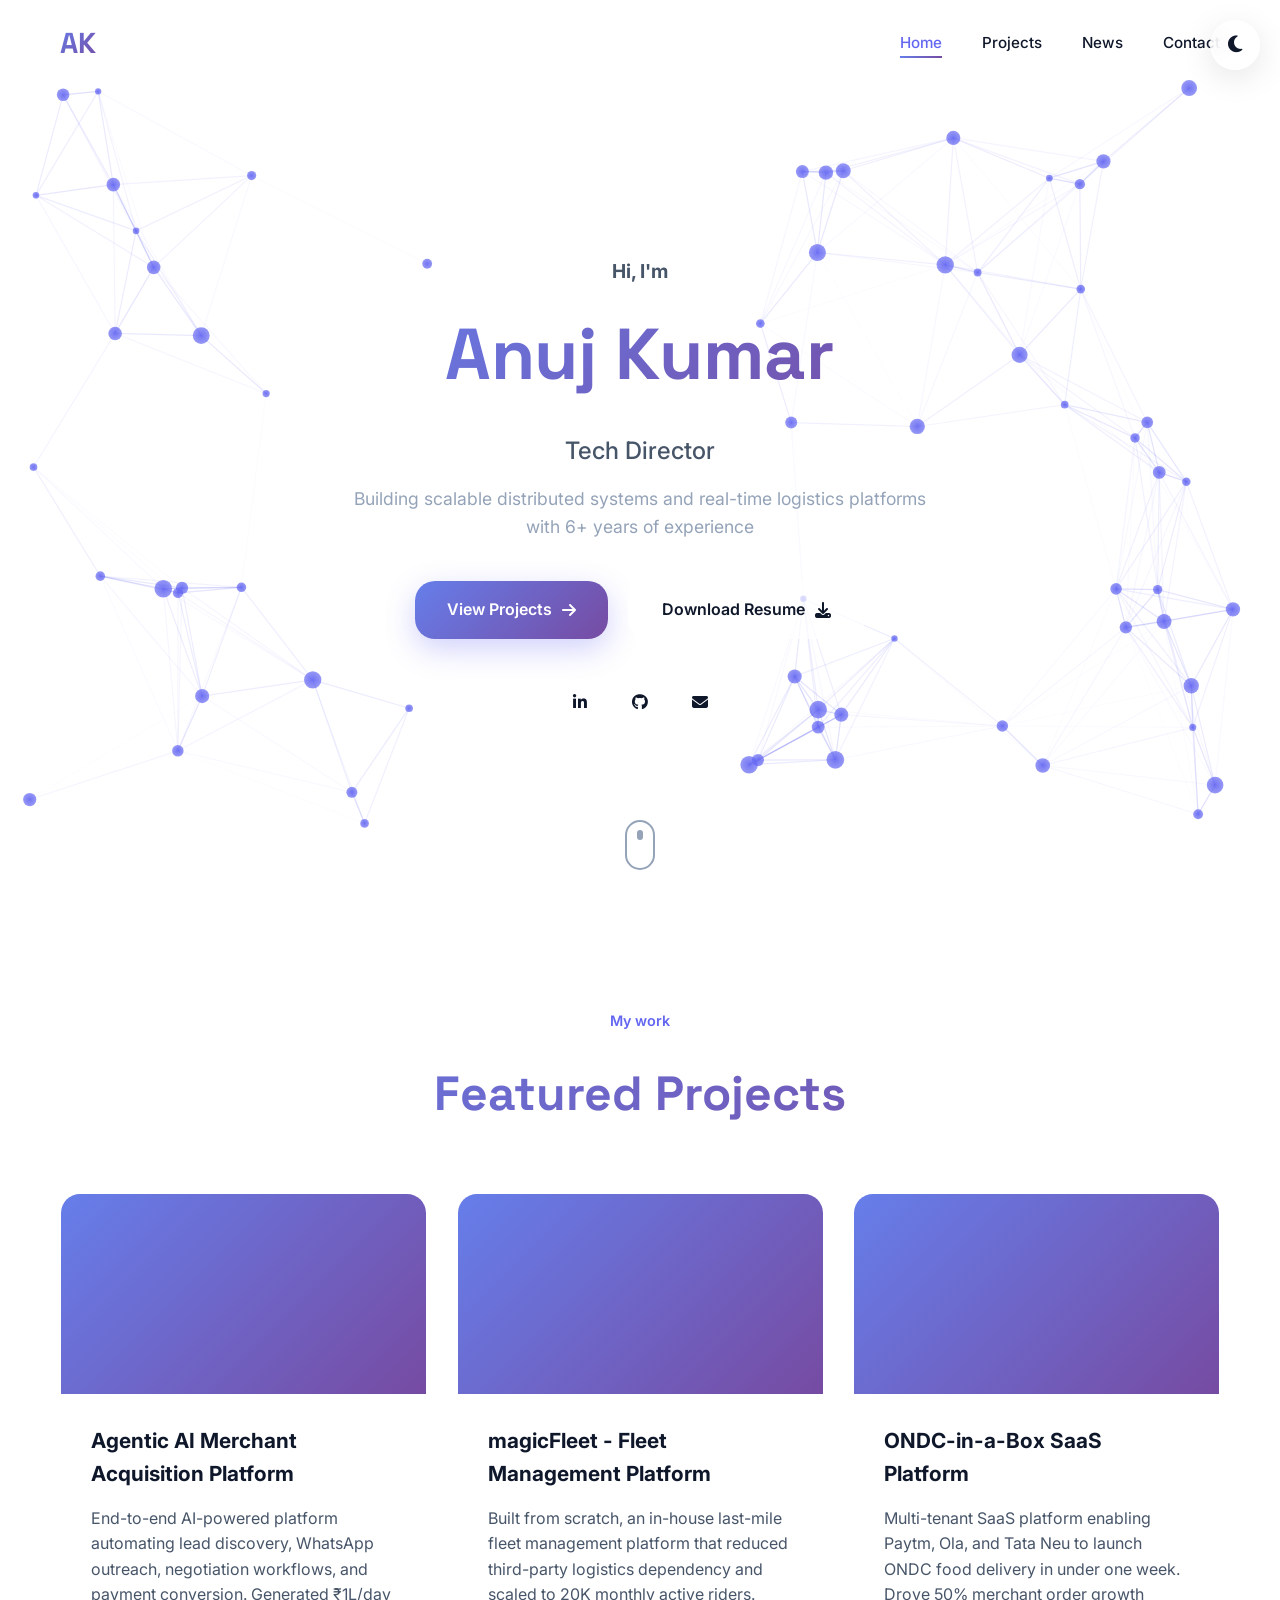
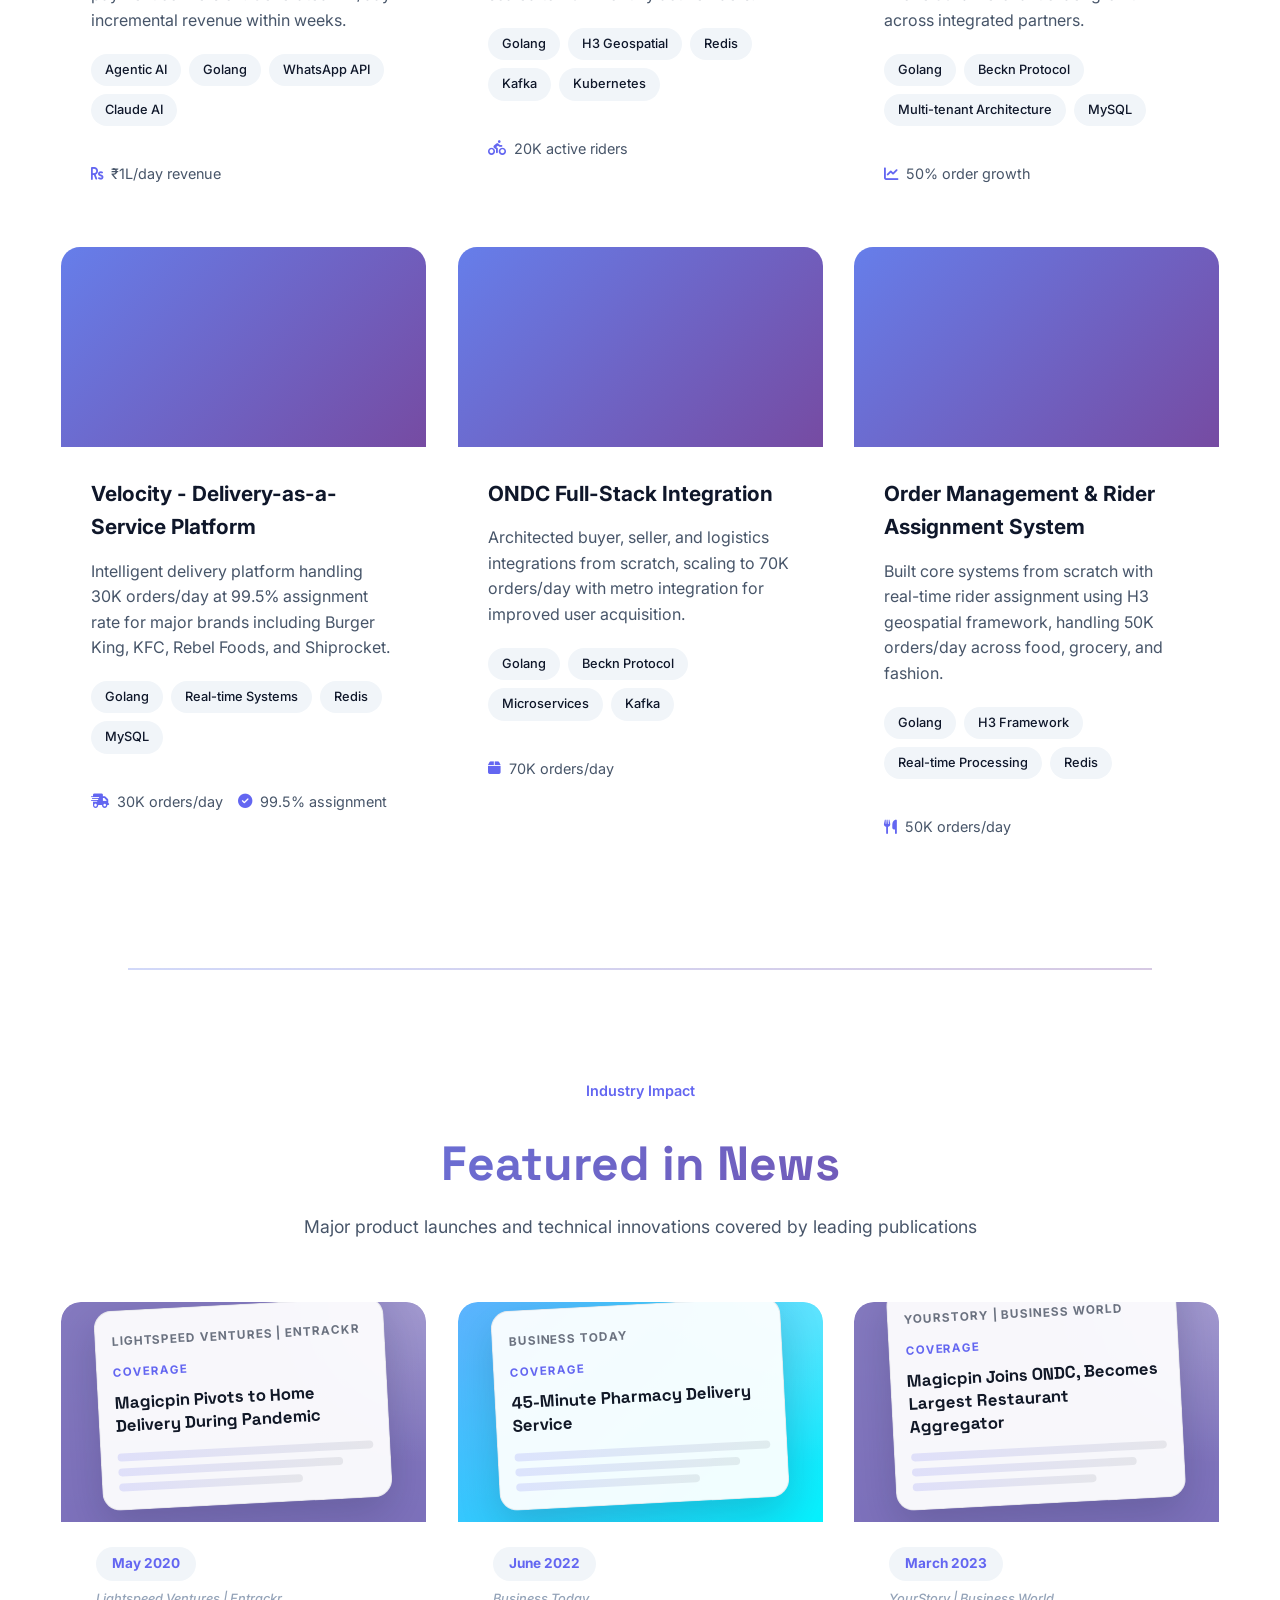
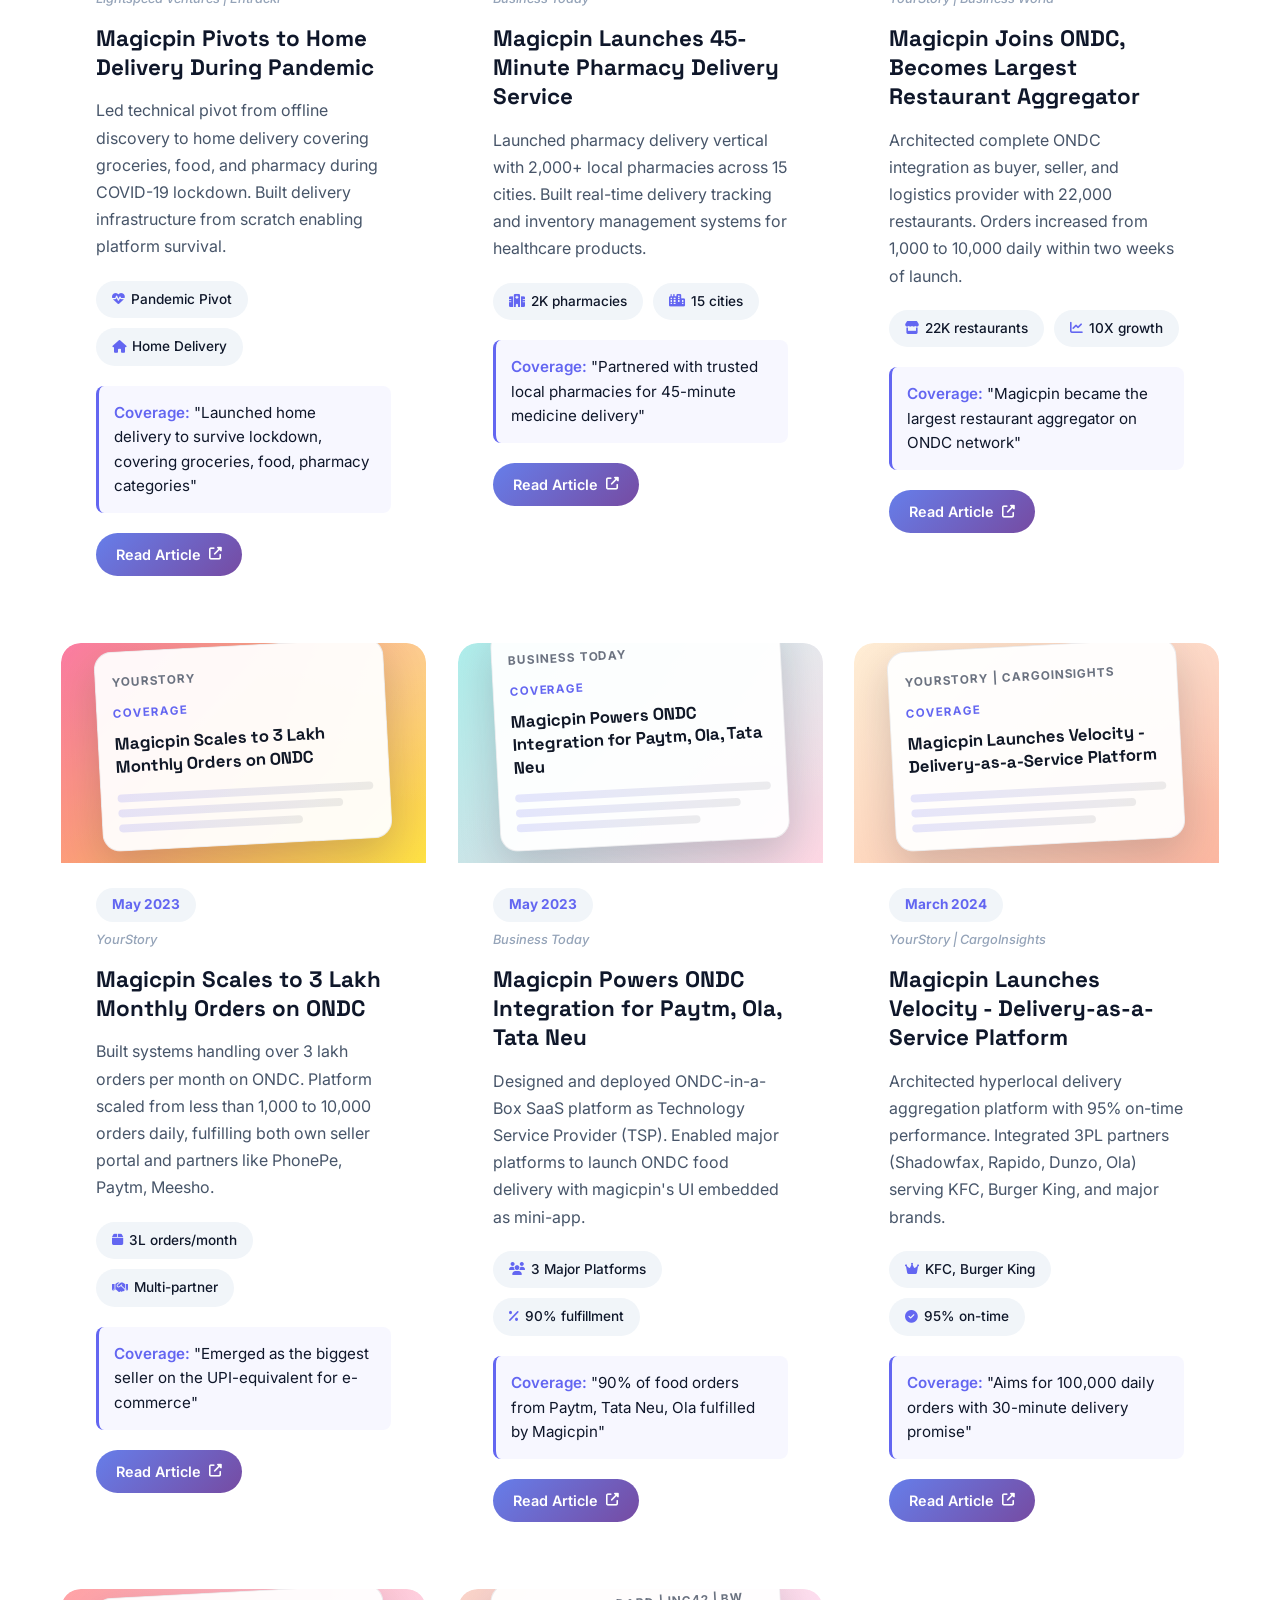
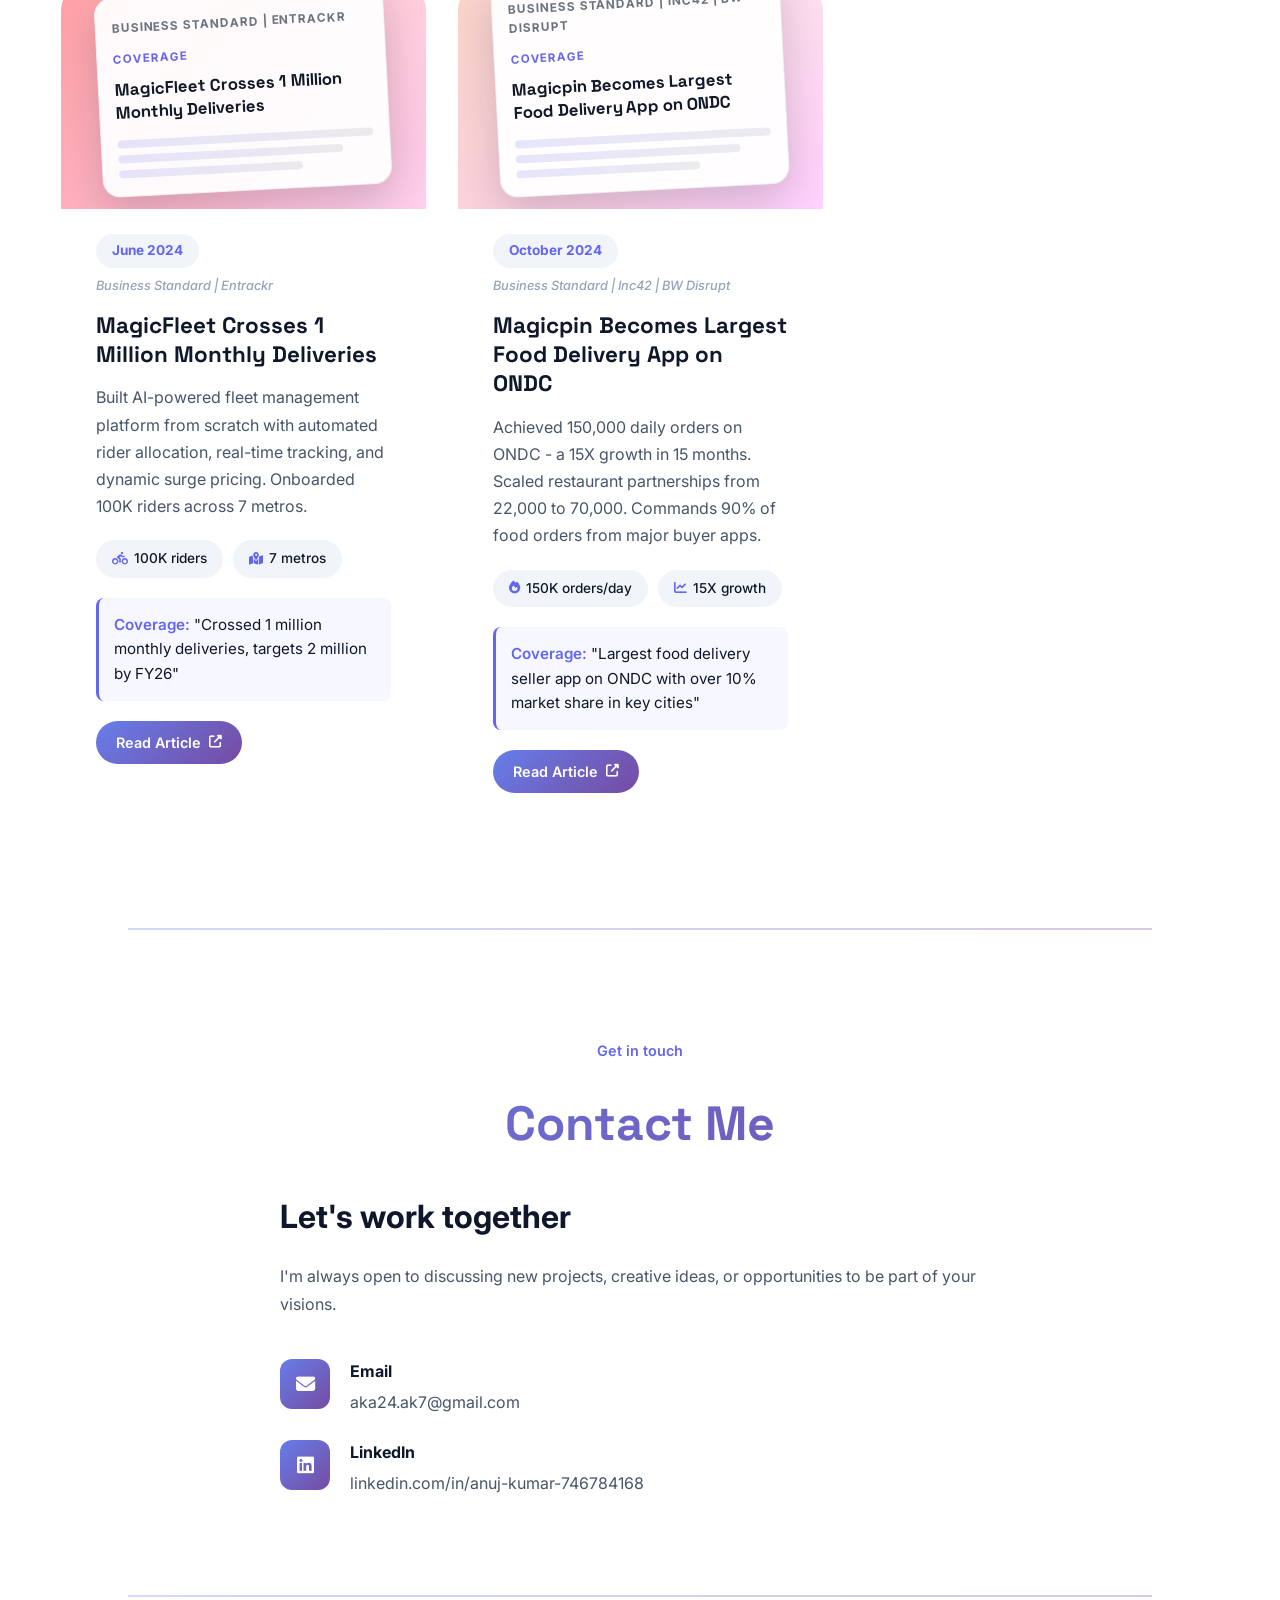
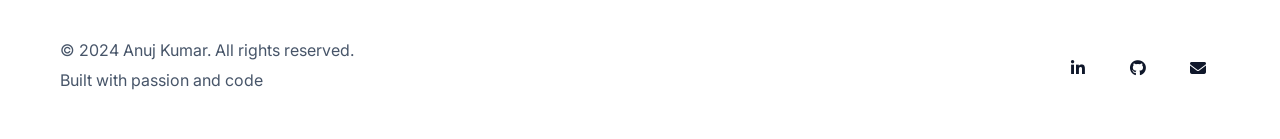
==== commit a2df7109: "Refine mobile layout and header behavior" ====
--- a/index.html
+++ b/index.html
@@ -37,6 +37,7 @@
         <div class="container">
             <div class="nav-content">
                 <a href="#home" class="nav-logo">AK</a>
+                <span class="nav-section-title" id="nav-section-title">Home</span>
                 <ul class="nav-menu" id="nav-menu">
                     <li><a href="#home" class="nav-link">Home</a></li>
                     <li><a href="#projects" class="nav-link">Projects</a></li>
--- a/css/style.css
+++ b/css/style.css
@@ -240,6 +240,10 @@
     z-index: 1;
 }
 
+section[id] {
+    scroll-margin-top: calc(var(--nav-offset, 80px) + 20px);
+}
+
 .section.active-section {
     z-index: 1;
 }
@@ -354,7 +358,8 @@
     transition: all var(--transition-normal);
 }
 
-.navbar.scrolled {
+.navbar.scrolled,
+.navbar.off-home {
     background: var(--glass-bg);
     backdrop-filter: blur(20px);
     -webkit-backdrop-filter: blur(20px);
@@ -367,6 +372,7 @@
     display: flex;
     justify-content: space-between;
     align-items: center;
+    position: relative;
 }
 
 .nav-logo {
@@ -385,6 +391,25 @@
     transform: scale(1.05);
 }
 
+.nav-section-title {
+    position: absolute;
+    left: 50%;
+    transform: translateX(-50%);
+    font-size: 1rem;
+    font-weight: 700;
+    color: var(--primary-color);
+    letter-spacing: 0.06em;
+    text-transform: uppercase;
+    transition: color var(--transition-normal), opacity var(--transition-normal), transform var(--transition-normal);
+    opacity: 0;
+    pointer-events: none;
+    white-space: nowrap;
+}
+
+.navbar.off-home .nav-section-title {
+    opacity: 1;
+}
+
 .nav-menu {
     display: flex;
     list-style: none;
@@ -398,13 +423,14 @@
     font-weight: 500;
     font-size: 0.95rem;
     position: relative;
-    transition: color var(--transition-normal);
+    transition: color var(--transition-normal), transform var(--transition-normal);
+    padding: 8px 0;
 }
 
 .nav-link::after {
     content: '';
     position: absolute;
-    bottom: -5px;
+    bottom: 2px;
     left: 0;
     width: 0;
     height: 2px;
@@ -417,6 +443,14 @@
 }
 
 .nav-link:hover::after {
+    width: 100%;
+}
+
+.nav-link.active {
+    color: var(--primary-color);
+}
+
+.nav-link.active::after {
     width: 100%;
 }
 
@@ -1790,9 +1824,9 @@
     }
 
     .hero {
-        min-height: auto;
+        min-height: 100svh;
         padding-top: 120px;
-        padding-bottom: 80px;
+        padding-bottom: 48px;
     }
 
     .hero-description {
@@ -1873,7 +1907,7 @@
     }
 
     .hero {
-        align-items: flex-start;
+        align-items: center;
     }
 
     .hero-content,
@@ -1902,6 +1936,9 @@
 
     .hero-buttons .btn {
         justify-content: center;
+        padding: 12px 24px;
+        font-size: 0.95rem;
+        gap: 8px;
     }
 
     .hero-social {
@@ -1974,6 +2011,14 @@
         font-size: 1.5rem;
     }
 
+    .nav-section-title {
+        font-size: 0.72rem;
+        letter-spacing: 0.04em;
+        max-width: 36vw;
+        overflow: hidden;
+        text-overflow: ellipsis;
+    }
+
     .name {
         font-size: 2.15rem;
     }
@@ -1983,8 +2028,10 @@
     }
 
     .hero {
+        min-height: 100svh;
         padding-top: 108px;
-        padding-bottom: 40px;
+        padding-bottom: 28px;
+        align-items: center;
     }
 
     .greeting {
@@ -2005,6 +2052,12 @@
         gap: 12px;
         justify-content: center;
         margin-bottom: 0;
+    }
+
+    .hero-buttons .btn {
+        padding: 11px 18px;
+        font-size: 0.9rem;
+        border-radius: 16px;
     }
 
     .social-link {
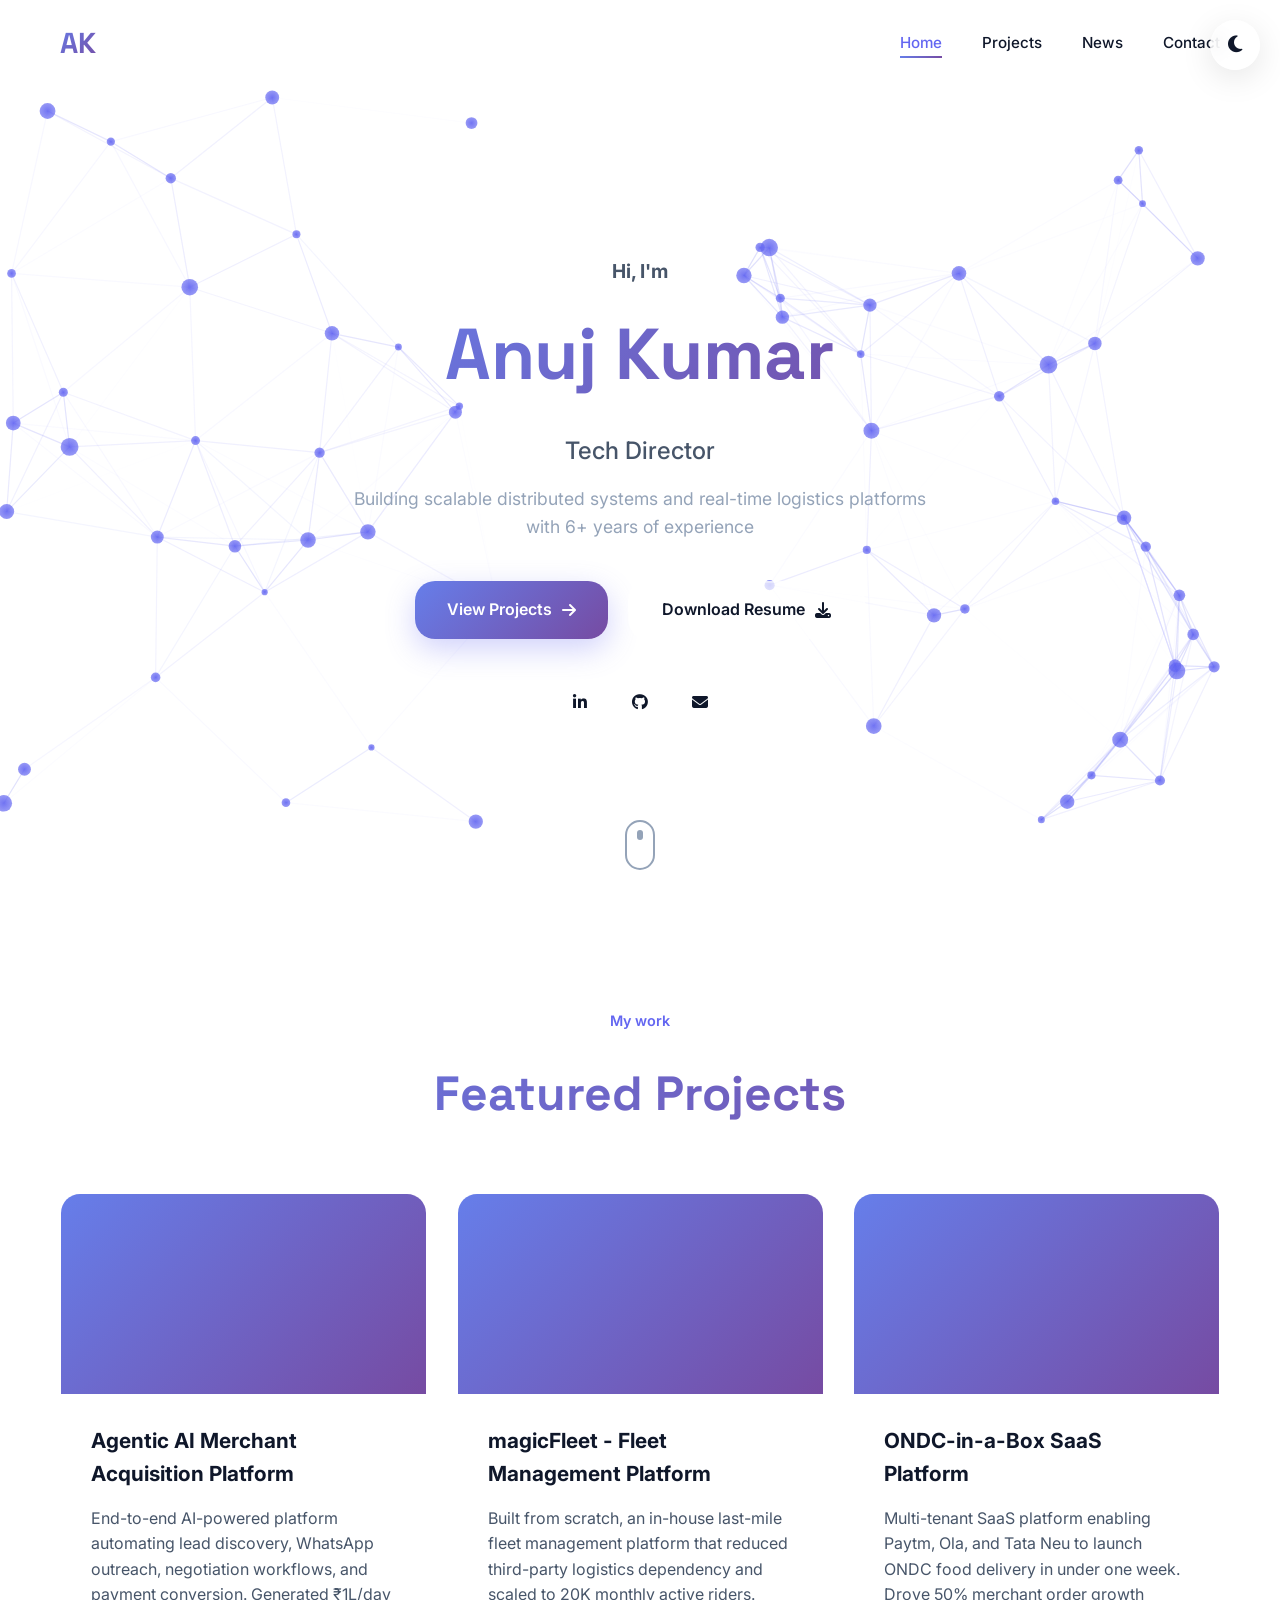
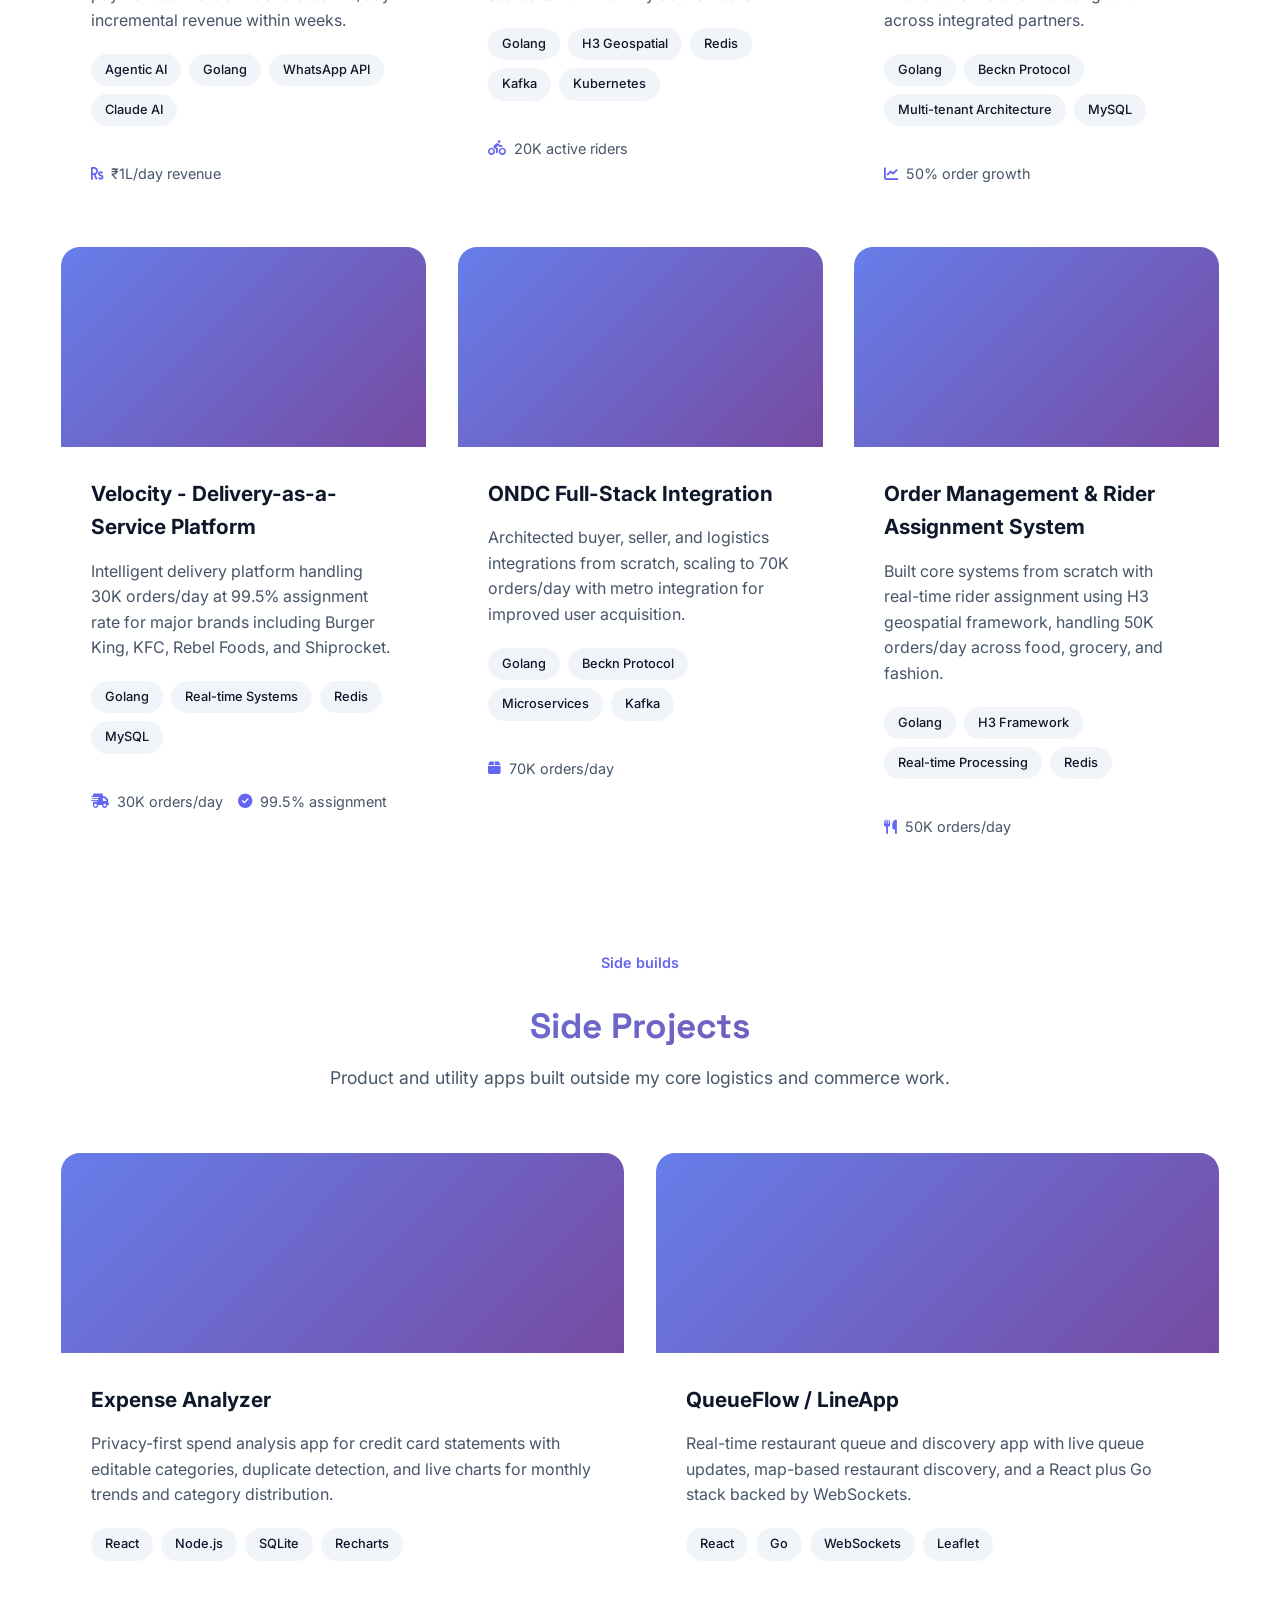
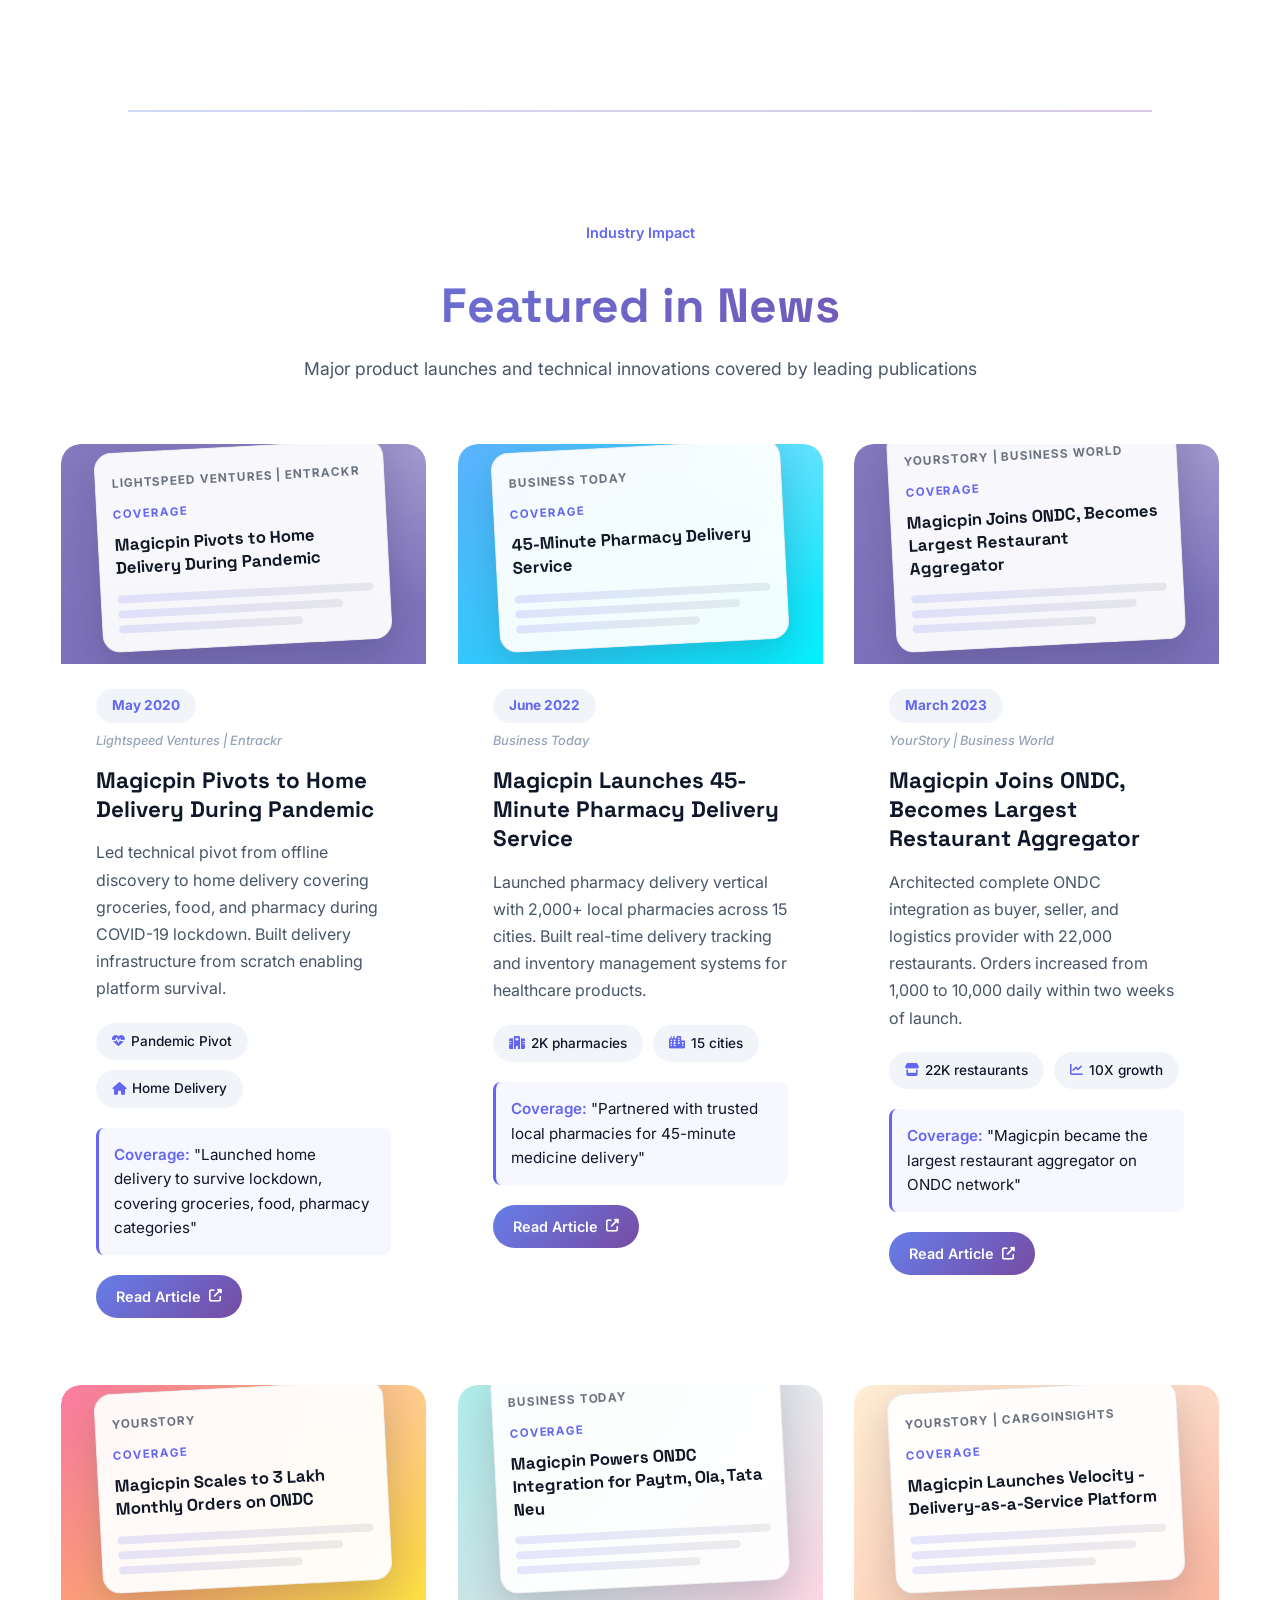
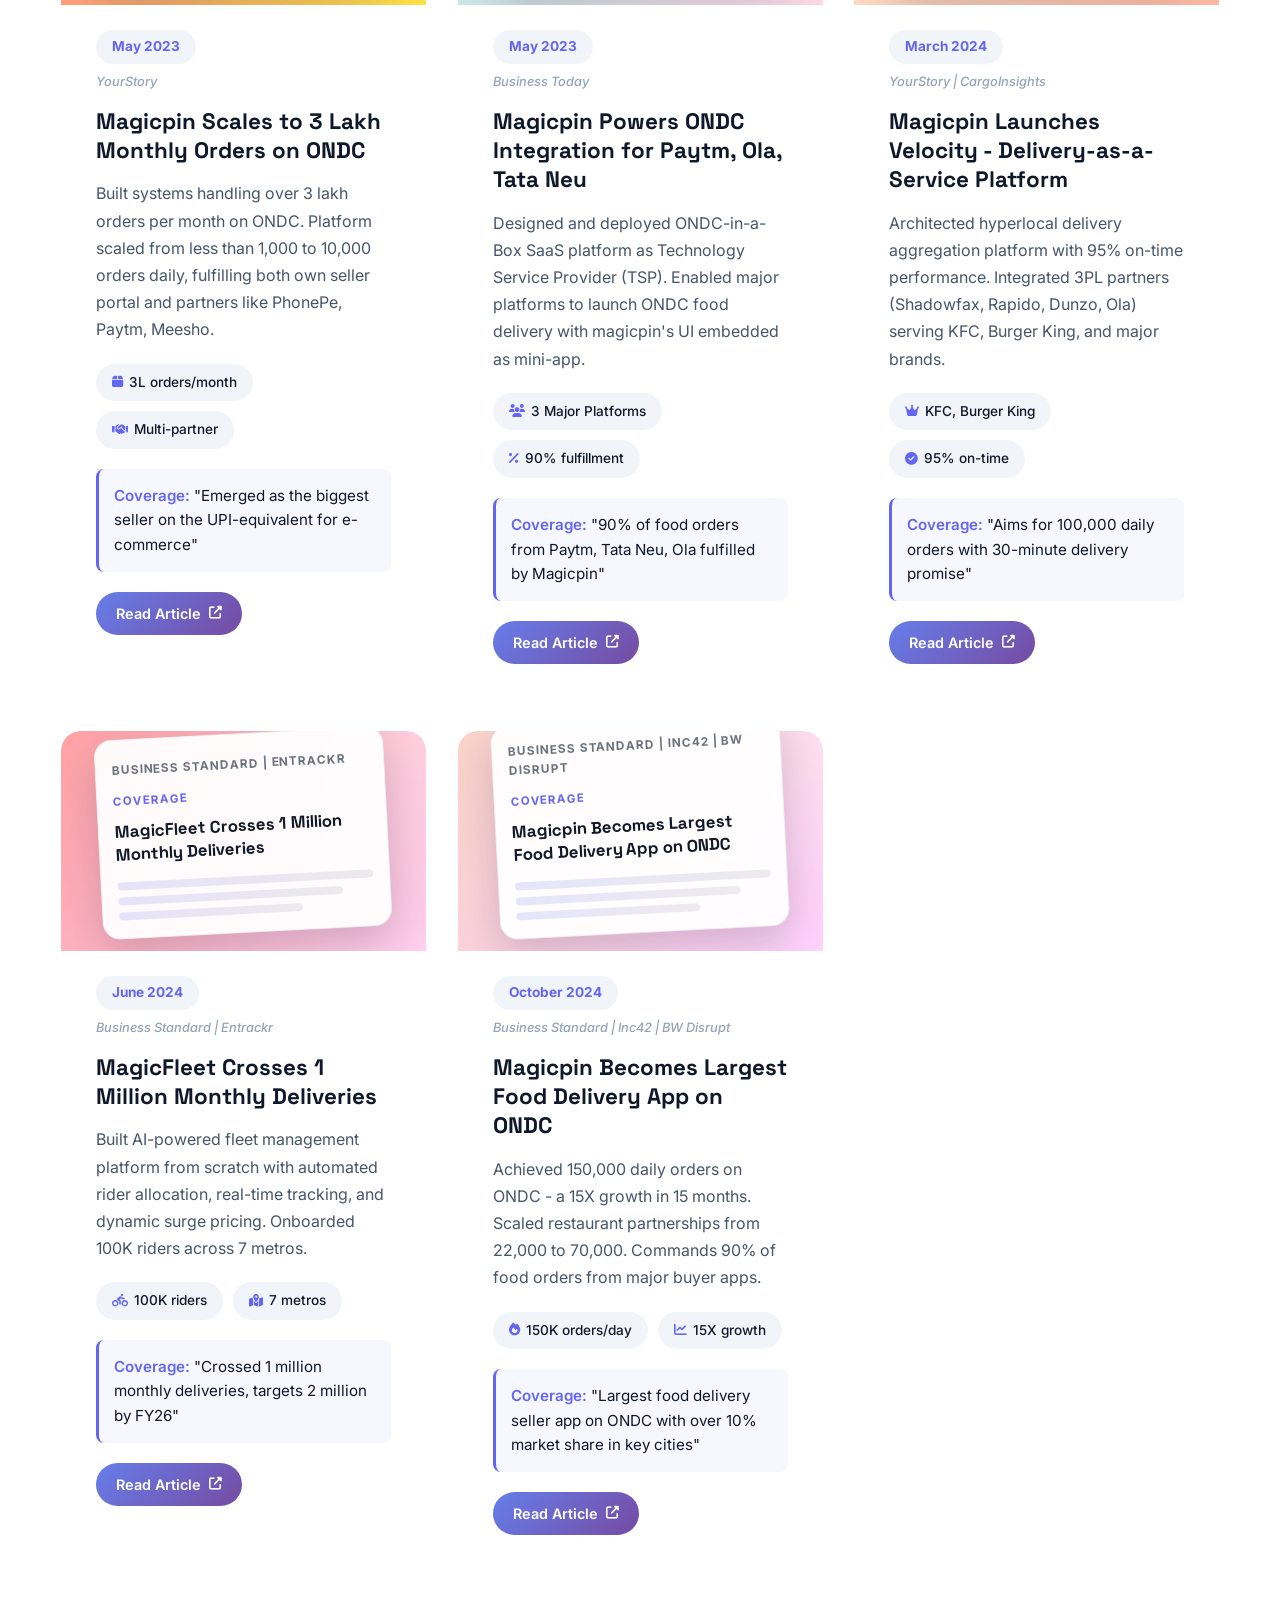
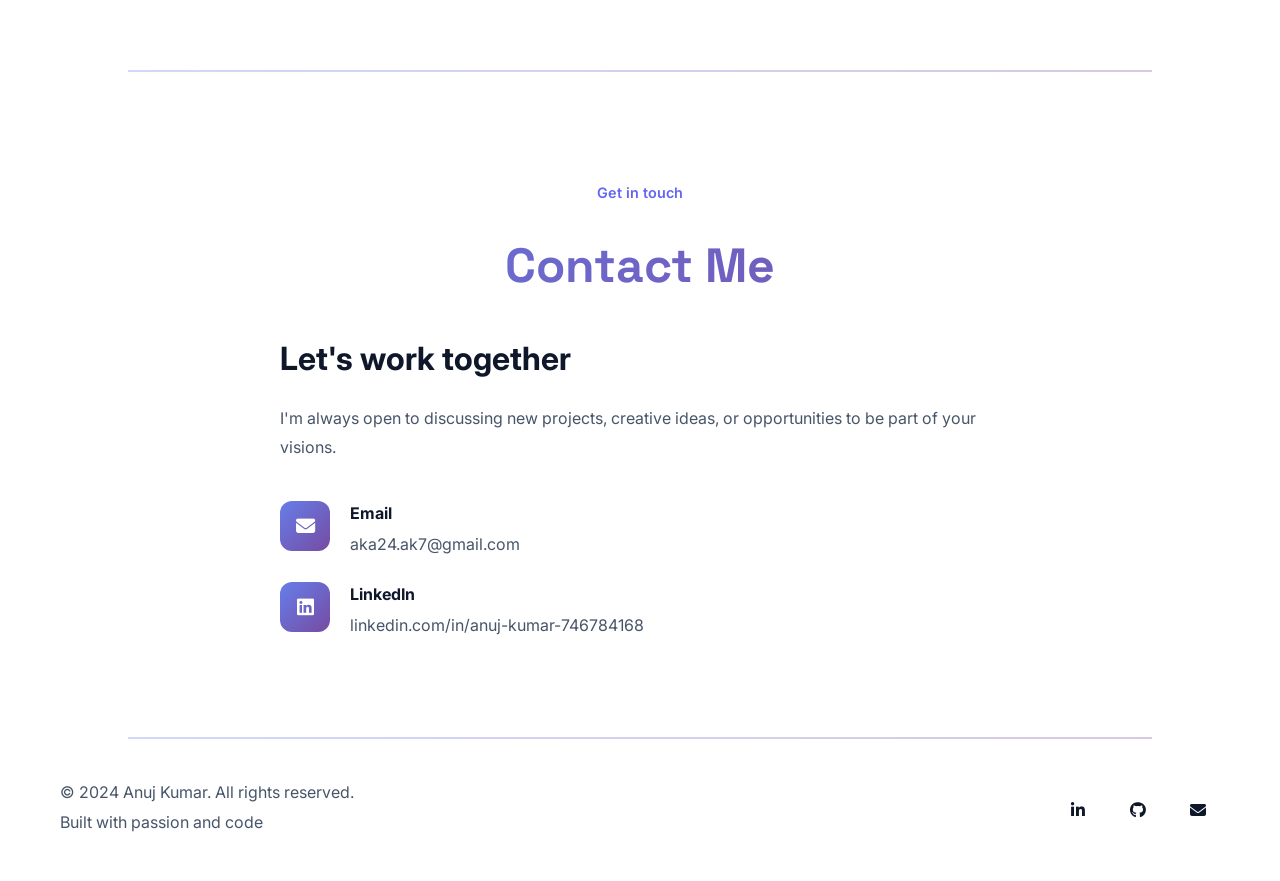
==== commit 1c16f8ba: "Add side projects links" ====
--- a/index.html
+++ b/index.html
@@ -283,6 +283,59 @@
                     </div>
                 </div>
             </div>
+
+            <div class="projects-subsection">
+                <div class="section-header">
+                    <span class="section-label">Side builds</span>
+                    <h3 class="section-title section-title-small">Side Projects</h3>
+                    <p class="section-subtitle">Product and utility apps built outside my core logistics and commerce work.</p>
+                </div>
+                <div class="projects-grid side-projects-grid">
+                    <div class="project-card">
+                        <div class="project-image">
+                            <div class="project-overlay">
+                                <div class="project-links">
+                                    <a href="https://github.com/anujkr2407/spend_analyser" target="_blank" rel="noopener" class="project-link" aria-label="View project">
+                                        <i class="fas fa-external-link-alt"></i>
+                                    </a>
+                                </div>
+                            </div>
+                        </div>
+                        <div class="project-content">
+                            <h3>Expense Analyzer</h3>
+                            <p>Privacy-first spend analysis app for credit card statements with editable categories, duplicate detection, and live charts for monthly trends and category distribution.</p>
+                            <div class="project-tech">
+                                <span>React</span>
+                                <span>Node.js</span>
+                                <span>SQLite</span>
+                                <span>Recharts</span>
+                            </div>
+                        </div>
+                    </div>
+
+                    <div class="project-card">
+                        <div class="project-image">
+                            <div class="project-overlay">
+                                <div class="project-links">
+                                    <a href="https://github.com/anujkr2407/LineApp" target="_blank" rel="noopener" class="project-link" aria-label="View project">
+                                        <i class="fas fa-external-link-alt"></i>
+                                    </a>
+                                </div>
+                            </div>
+                        </div>
+                        <div class="project-content">
+                            <h3>QueueFlow / LineApp</h3>
+                            <p>Real-time restaurant queue and discovery app with live queue updates, map-based restaurant discovery, and a React plus Go stack backed by WebSockets.</p>
+                            <div class="project-tech">
+                                <span>React</span>
+                                <span>Go</span>
+                                <span>WebSockets</span>
+                                <span>Leaflet</span>
+                            </div>
+                        </div>
+                    </div>
+                </div>
+            </div>
         </div>
     </section>
 
--- a/css/style.css
+++ b/css/style.css
@@ -697,6 +697,10 @@
     font-family: 'Space Grotesk', sans-serif;
 }
 
+.section-title-small {
+    font-size: 2.2rem;
+}
+
 /* ==========================================
    ABOUT SECTION
    ========================================== */
@@ -938,6 +942,14 @@
     display: grid;
     grid-template-columns: repeat(auto-fit, minmax(350px, 1fr));
     gap: 30px;
+}
+
+.projects-subsection {
+    margin-top: 72px;
+}
+
+.side-projects-grid {
+    margin-top: 28px;
 }
 
 .project-card {
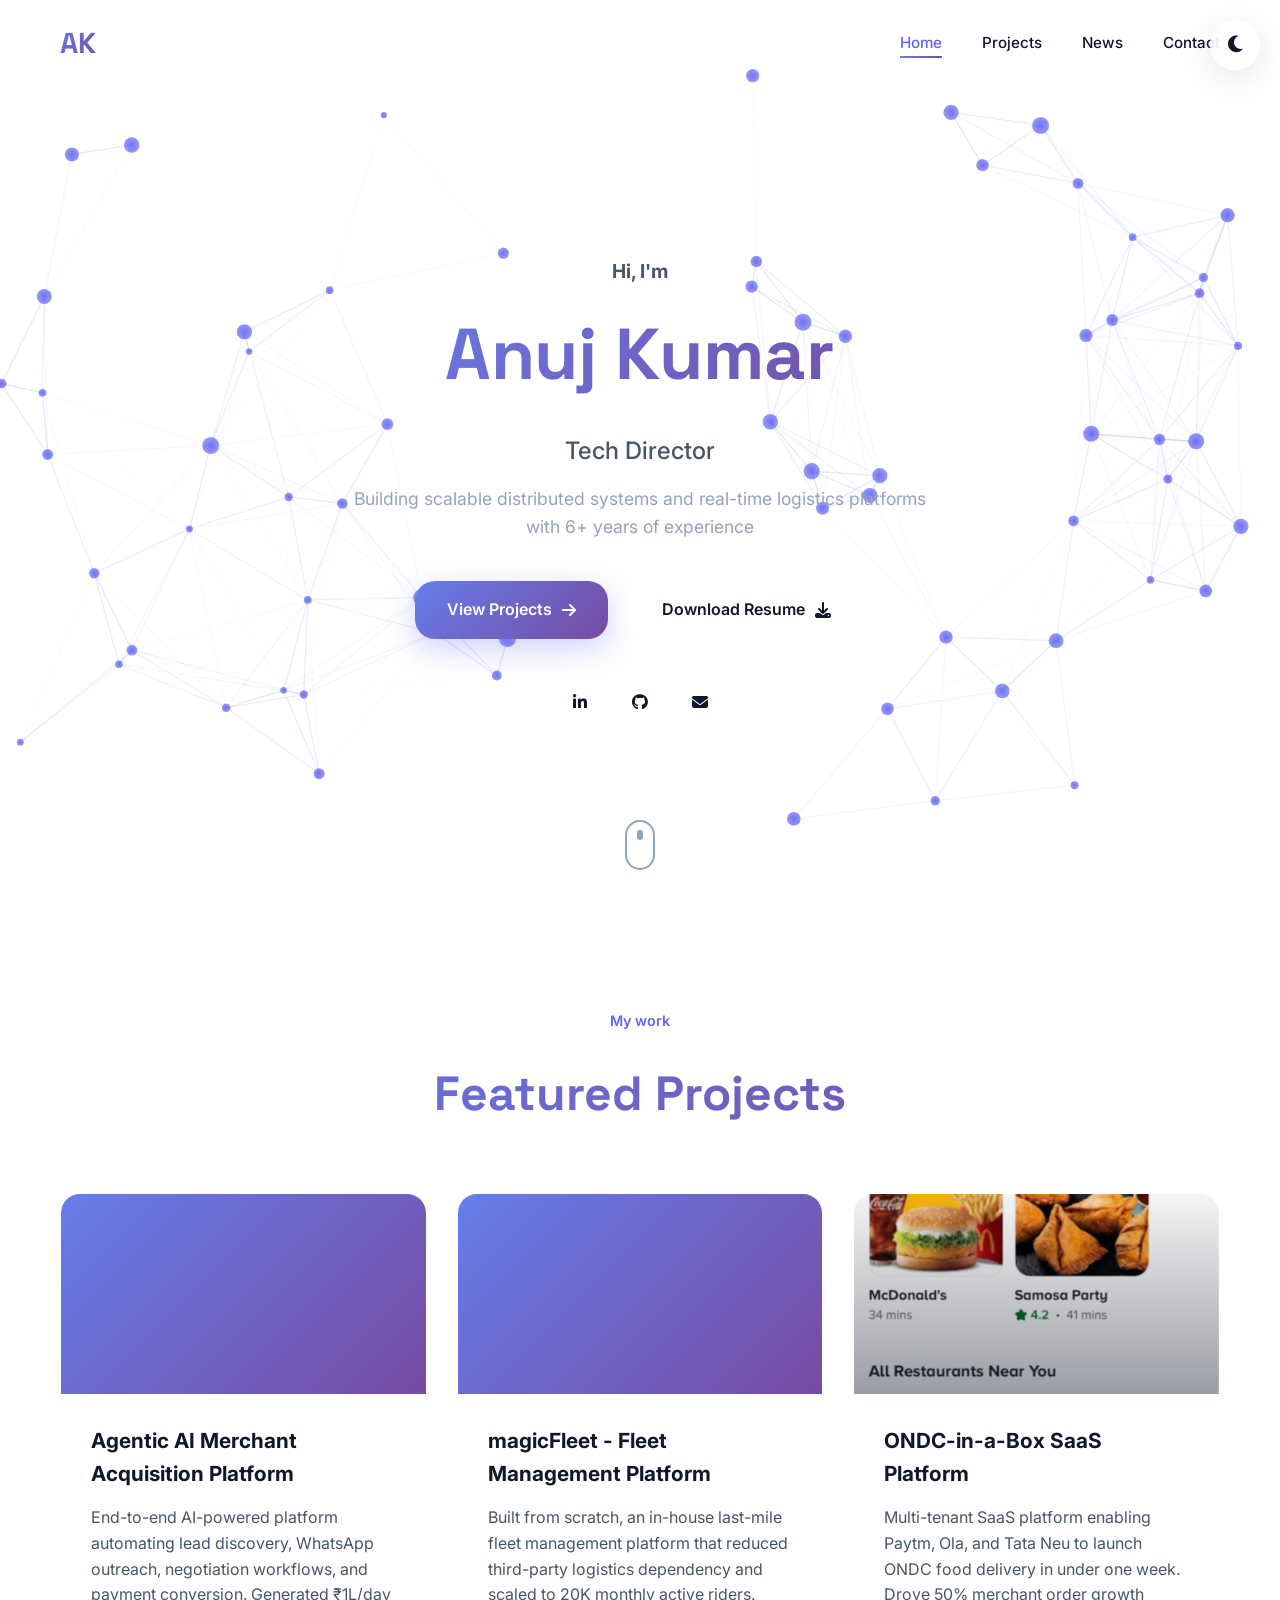
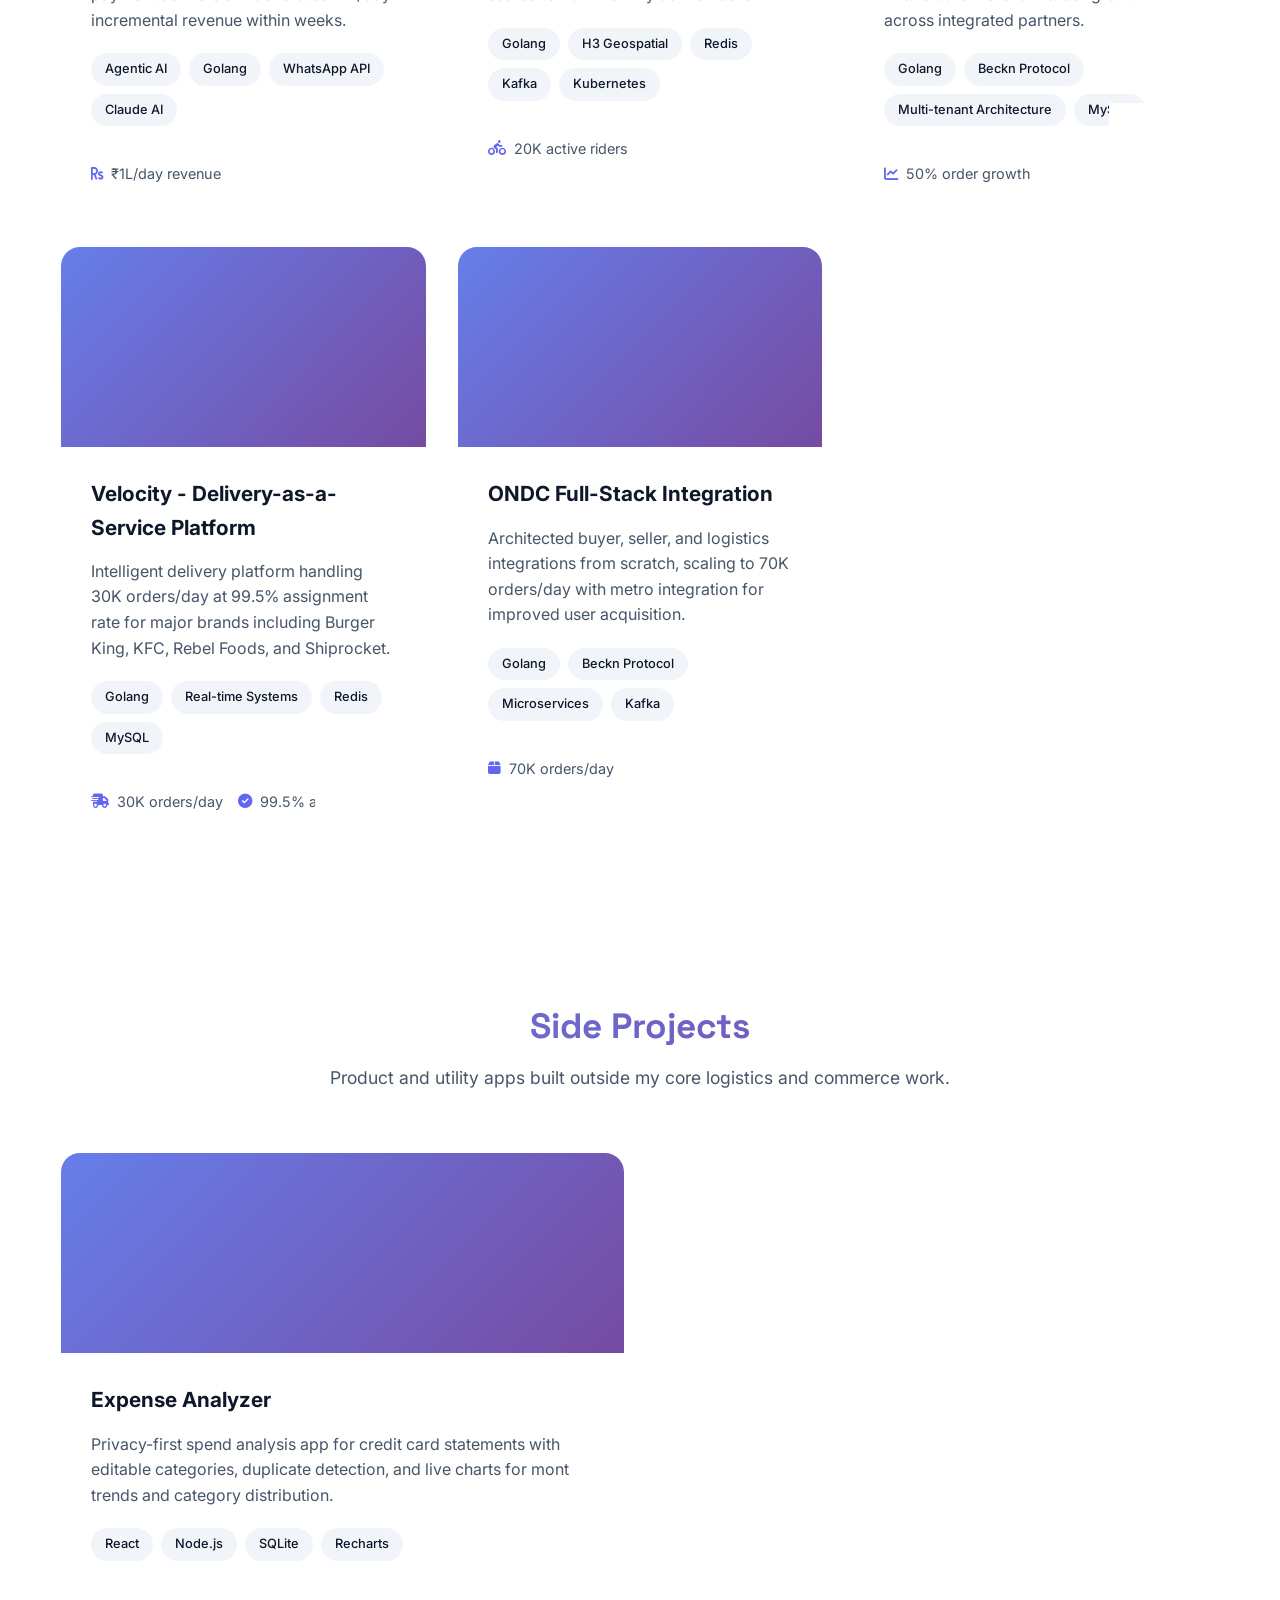
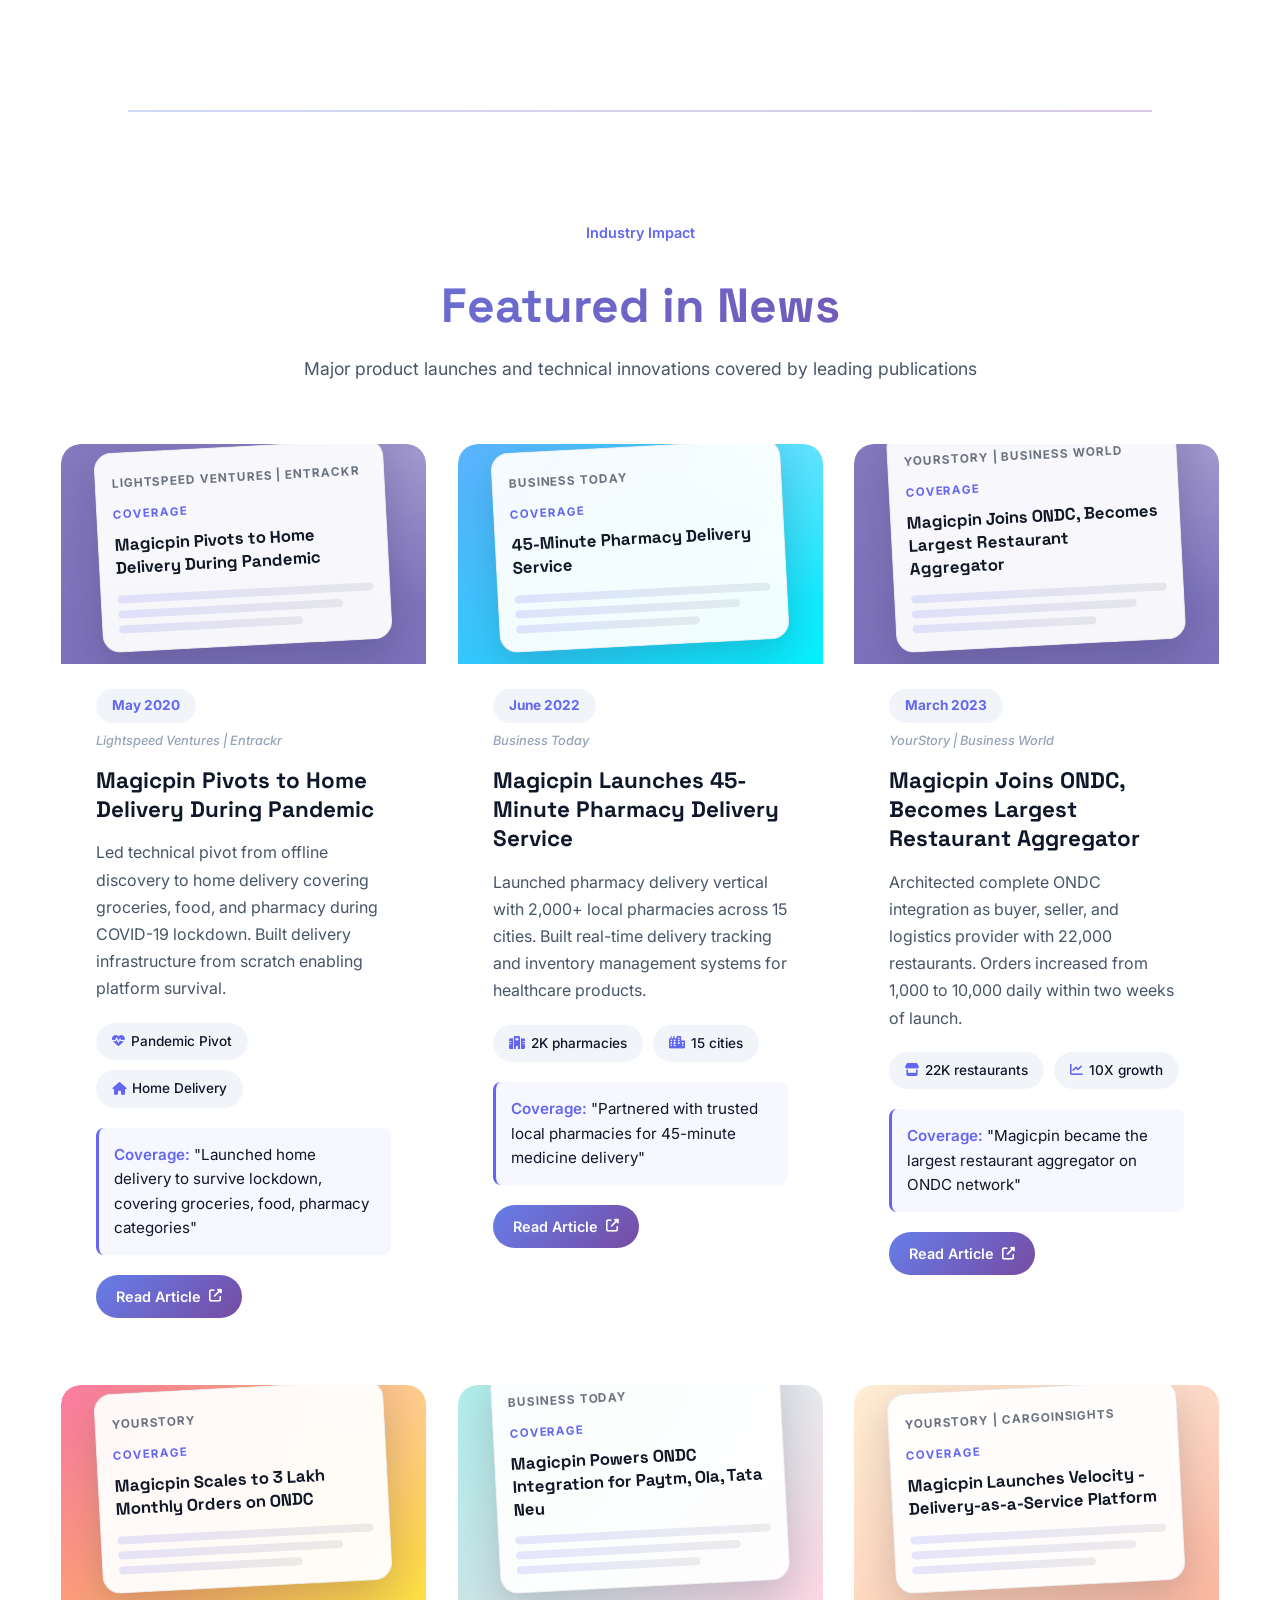
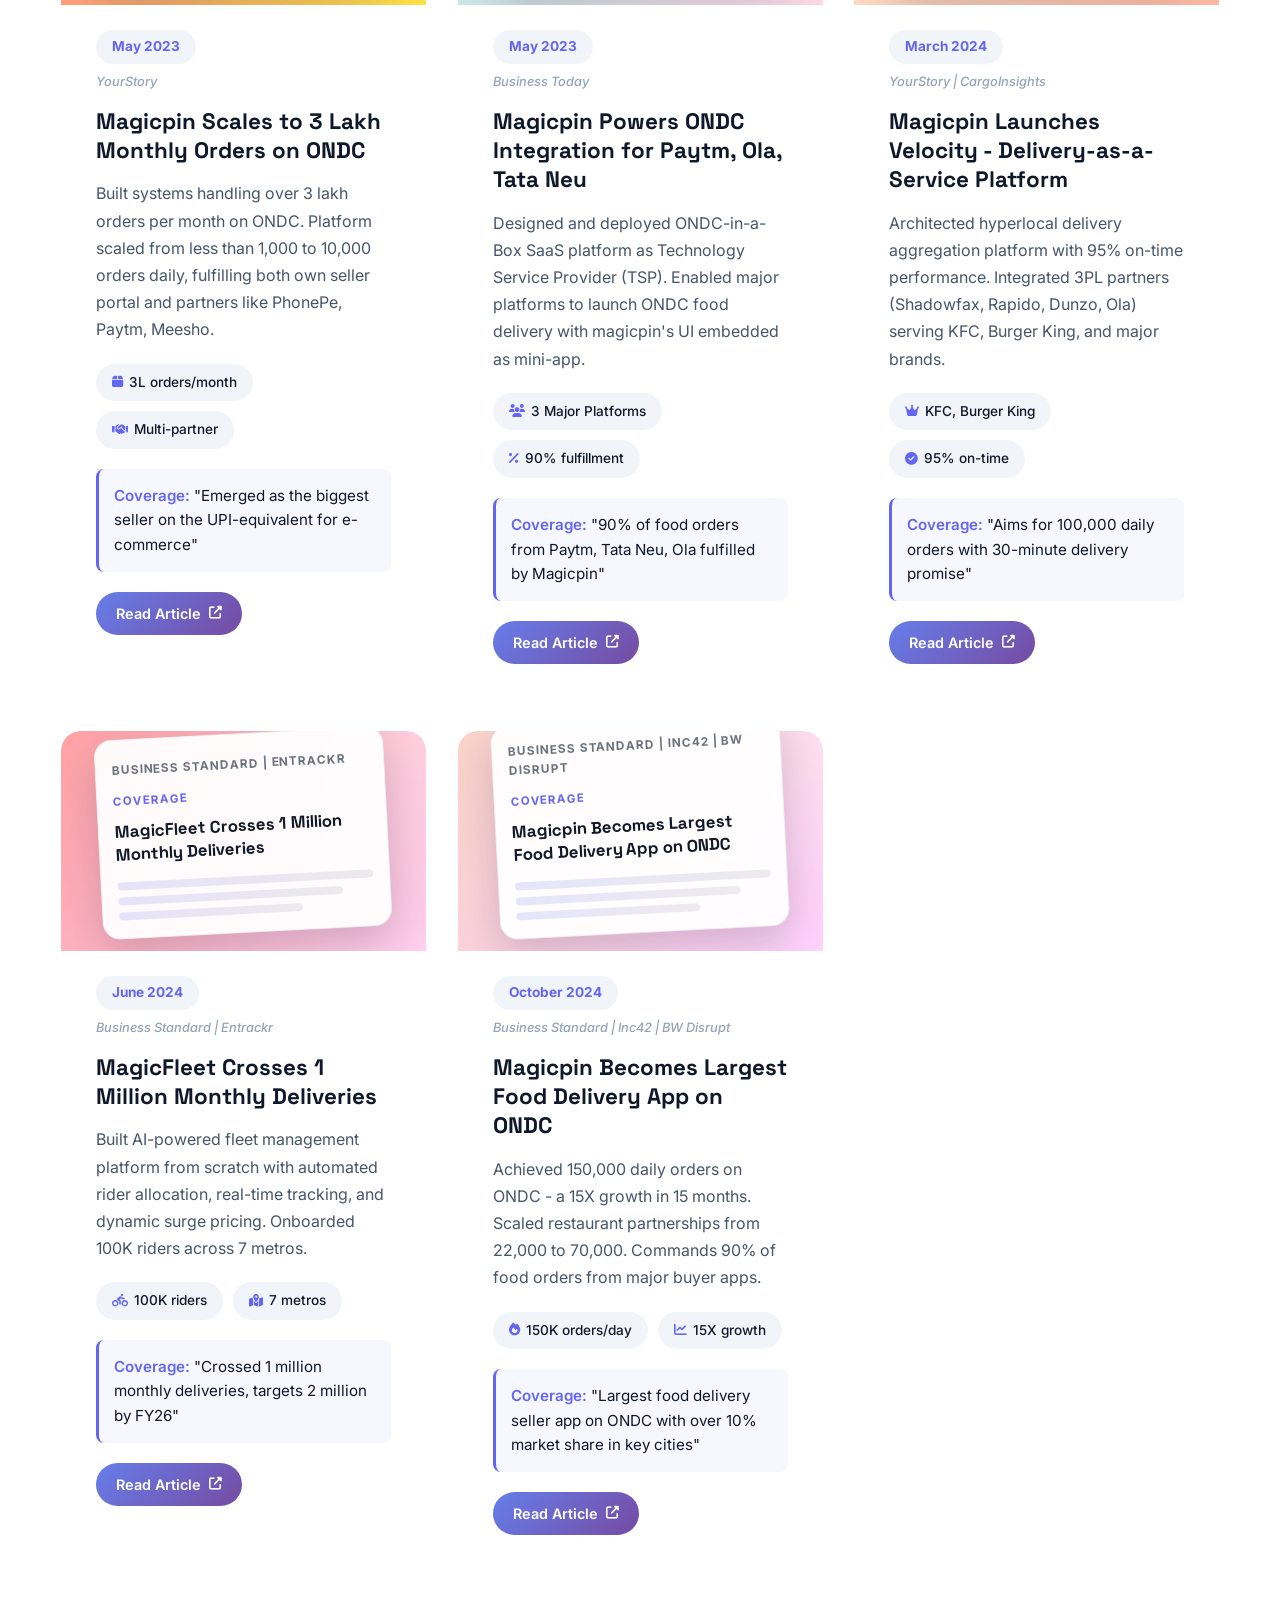
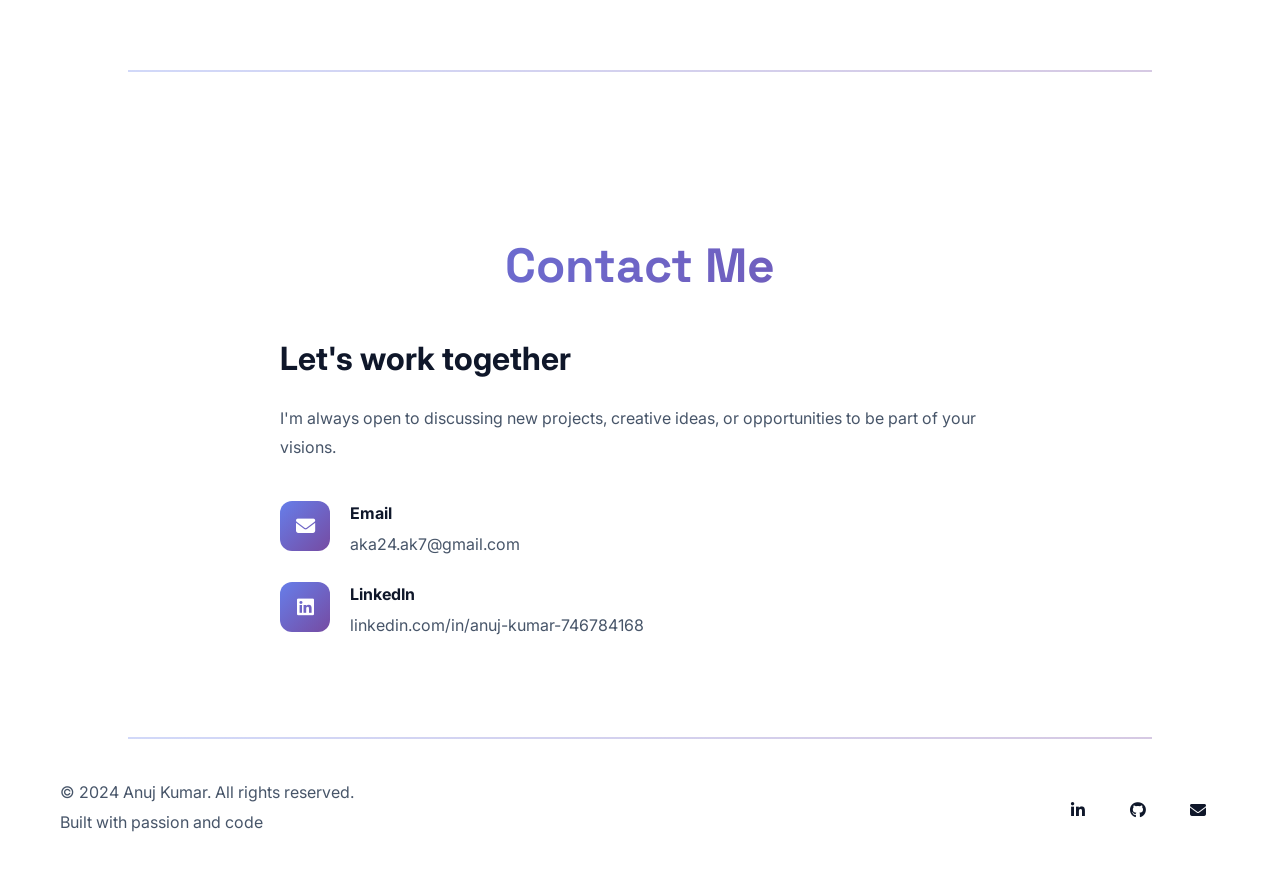
==== commit 8274cff8: "Refine ONDC card animation" ====
--- a/index.html
+++ b/index.html
@@ -164,30 +164,34 @@
                 </div>
 
                 <!-- Project 3: ONDC-in-a-Box -->
-                <div class="project-card">
-                    <div class="project-image">
-                        <div class="project-overlay">
-                            <div class="project-links">
-                                <a href="#" class="project-link" aria-label="View project">
-                                    <i class="fas fa-external-link-alt"></i>
-                                </a>
-                            </div>
-                        </div>
-                    </div>
-                    <div class="project-content">
-                        <h3>ONDC-in-a-Box SaaS Platform</h3>
-                        <p>Multi-tenant SaaS platform enabling Paytm, Ola, and Tata Neu to launch ONDC food delivery in under one week. Drove 50% merchant order growth across integrated partners.</p>
-                        <div class="project-tech">
-                            <span>Golang</span>
-                            <span>Beckn Protocol</span>
-                            <span>Multi-tenant Architecture</span>
-                            <span>MySQL</span>
-                        </div>
-                        <div class="project-stats">
-                            <div class="stat">
-                                <i class="fas fa-chart-line"></i>
-                                <span>50% order growth</span>
-                            </div>
+                <div class="project-card project-card--ondc js-hover-video-card">
+                    <div class="project-card-flip">
+                        <div class="project-card-face project-card-face--front">
+                            <button class="project-play-button" type="button" aria-label="Play ONDC demo">
+                                <i class="fas fa-play"></i>
+                            </button>
+                            <div class="project-image project-image--ondc"></div>
+                            <div class="project-content">
+                                <h3>ONDC-in-a-Box SaaS Platform</h3>
+                                <p>Multi-tenant SaaS platform enabling Paytm, Ola, and Tata Neu to launch ONDC food delivery in under one week. Drove 50% merchant order growth across integrated partners.</p>
+                                <div class="project-tech">
+                                    <span>Golang</span>
+                                    <span>Beckn Protocol</span>
+                                    <span>Multi-tenant Architecture</span>
+                                    <span>MySQL</span>
+                                </div>
+                                <div class="project-stats">
+                                    <div class="stat">
+                                        <i class="fas fa-chart-line"></i>
+                                        <span>50% order growth</span>
+                                    </div>
+                                </div>
+                            </div>
+                        </div>
+                        <div class="project-card-face project-card-face--back">
+                            <video class="project-hover-video" muted loop playsinline preload="none" poster="assets/media/ondc-thumbnail.png">
+                                <source src="assets/media/ondc-hover.mp4" type="video/mp4">
+                            </video>
                         </div>
                     </div>
                 </div>
--- a/css/style.css
+++ b/css/style.css
@@ -959,13 +959,10 @@
     border: 1px solid var(--glass-border);
     border-radius: var(--radius-lg);
     overflow: hidden;
-    transition: transform 0.18s ease-out, box-shadow 0.3s cubic-bezier(0.16, 1, 0.3, 1), border-color 0.3s cubic-bezier(0.16, 1, 0.3, 1);
-    will-change: transform;
-    transform: perspective(1000px) translate3d(0, 0, 0);
+    transition: box-shadow 0.3s cubic-bezier(0.16, 1, 0.3, 1), border-color 0.3s cubic-bezier(0.16, 1, 0.3, 1);
 }
 
 .project-card:hover {
-    transform: perspective(1000px) translate3d(0, -10px, 0) scale(1.01);
     box-shadow: 0 25px 60px var(--shadow-color);
     border-color: var(--primary-color);
 }
@@ -975,6 +972,91 @@
     background: var(--gradient-1);
     position: relative;
     overflow: hidden;
+}
+
+.project-image--ondc {
+    background-image:
+        linear-gradient(180deg, rgba(8, 11, 28, 0.04), rgba(8, 11, 28, 0.4)),
+        url('../assets/media/ondc-thumbnail.png');
+    background-position: center;
+    background-repeat: no-repeat;
+    background-size: cover;
+}
+
+.project-card--ondc {
+    position: relative;
+    perspective: 1600px;
+}
+
+.project-card-flip {
+    position: relative;
+    transform-style: preserve-3d;
+    transition: transform 0.6s cubic-bezier(0.22, 1, 0.36, 1);
+}
+
+.project-card-face {
+    backface-visibility: hidden;
+    -webkit-backface-visibility: hidden;
+    border-radius: inherit;
+    overflow: hidden;
+}
+
+.project-card-face--front {
+    position: relative;
+    background: var(--glass-bg);
+}
+
+.project-card-face--back {
+    position: absolute;
+    inset: 0;
+    transform: rotateY(180deg);
+    background: #090d1f;
+    display: flex;
+    align-items: center;
+    justify-content: center;
+}
+
+.project-play-button {
+    position: absolute;
+    top: 16px;
+    right: 16px;
+    z-index: 2;
+    width: 42px;
+    height: 42px;
+    border: 0;
+    border-radius: 50%;
+    background: rgba(13, 17, 38, 0.76);
+    border: 1px solid rgba(255, 255, 255, 0.14);
+    color: #fff;
+    display: inline-flex;
+    align-items: center;
+    justify-content: center;
+    font-size: 0.86rem;
+    box-shadow: 0 10px 24px rgba(6, 9, 24, 0.22);
+    backdrop-filter: blur(10px);
+    -webkit-backdrop-filter: blur(10px);
+    pointer-events: none;
+}
+
+.project-hover-video {
+    position: relative;
+    width: 100%;
+    height: 100%;
+    object-fit: contain;
+    opacity: 0;
+    transition: opacity 0.24s ease-out;
+}
+
+.js-hover-video-card.is-video-active .project-card-flip {
+    transform: rotateY(180deg);
+}
+
+.js-hover-video-card.is-video-active .project-hover-video {
+    opacity: 1;
+}
+
+.js-hover-video-card:hover .project-play-button {
+    transform: translateY(-2px) scale(0.96);
 }
 
 .project-overlay {
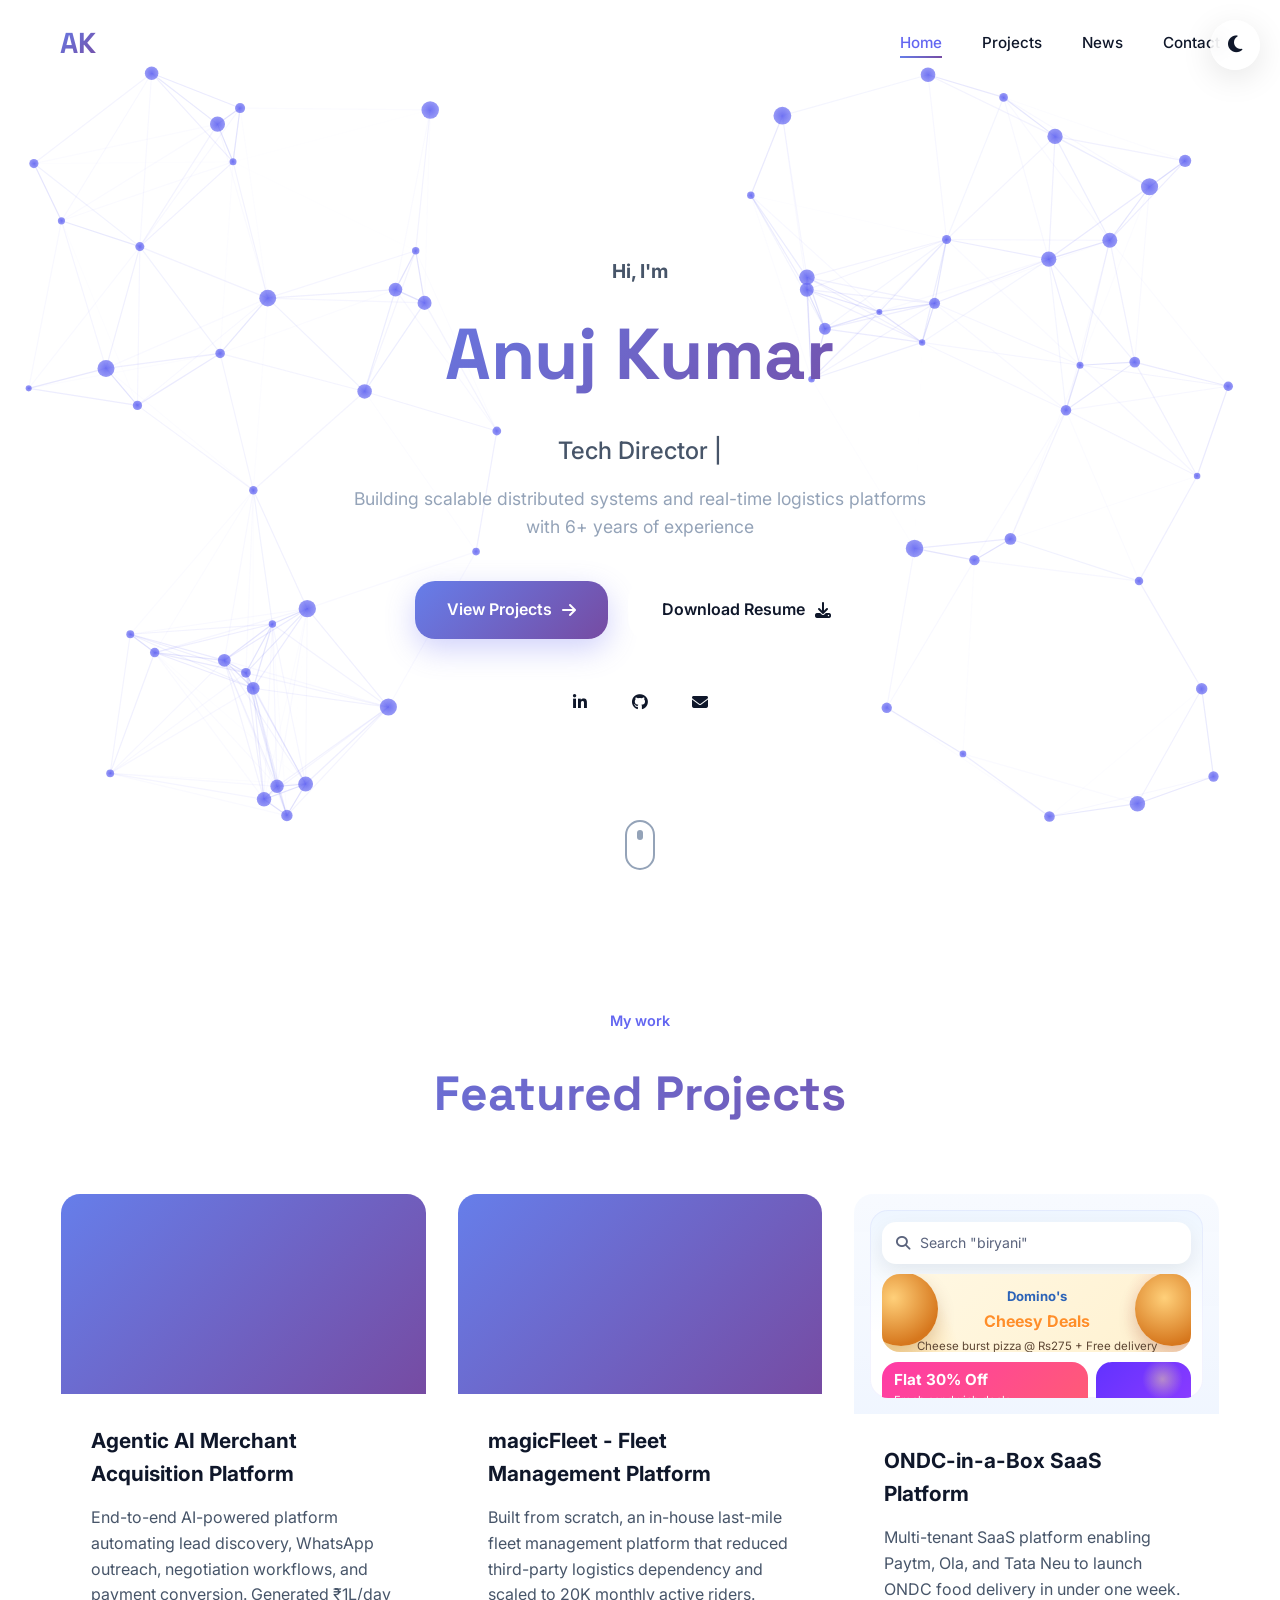
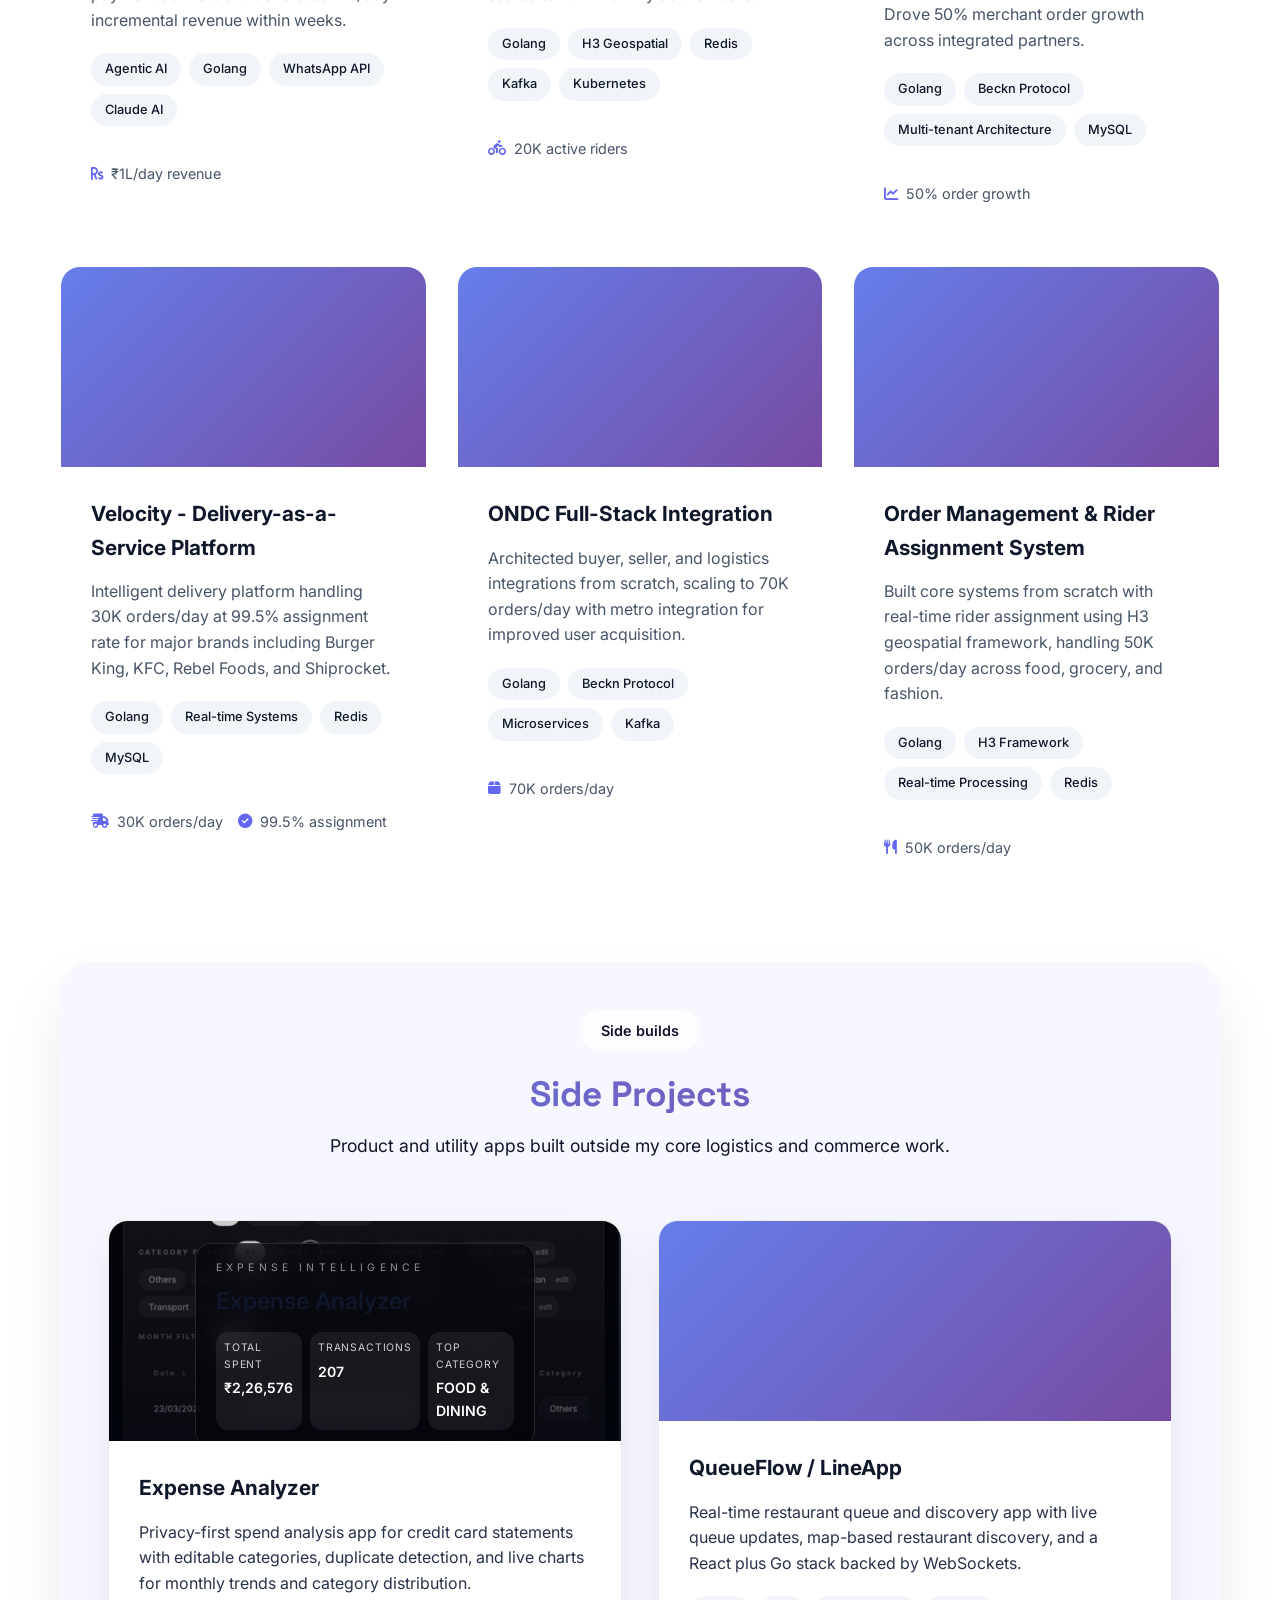
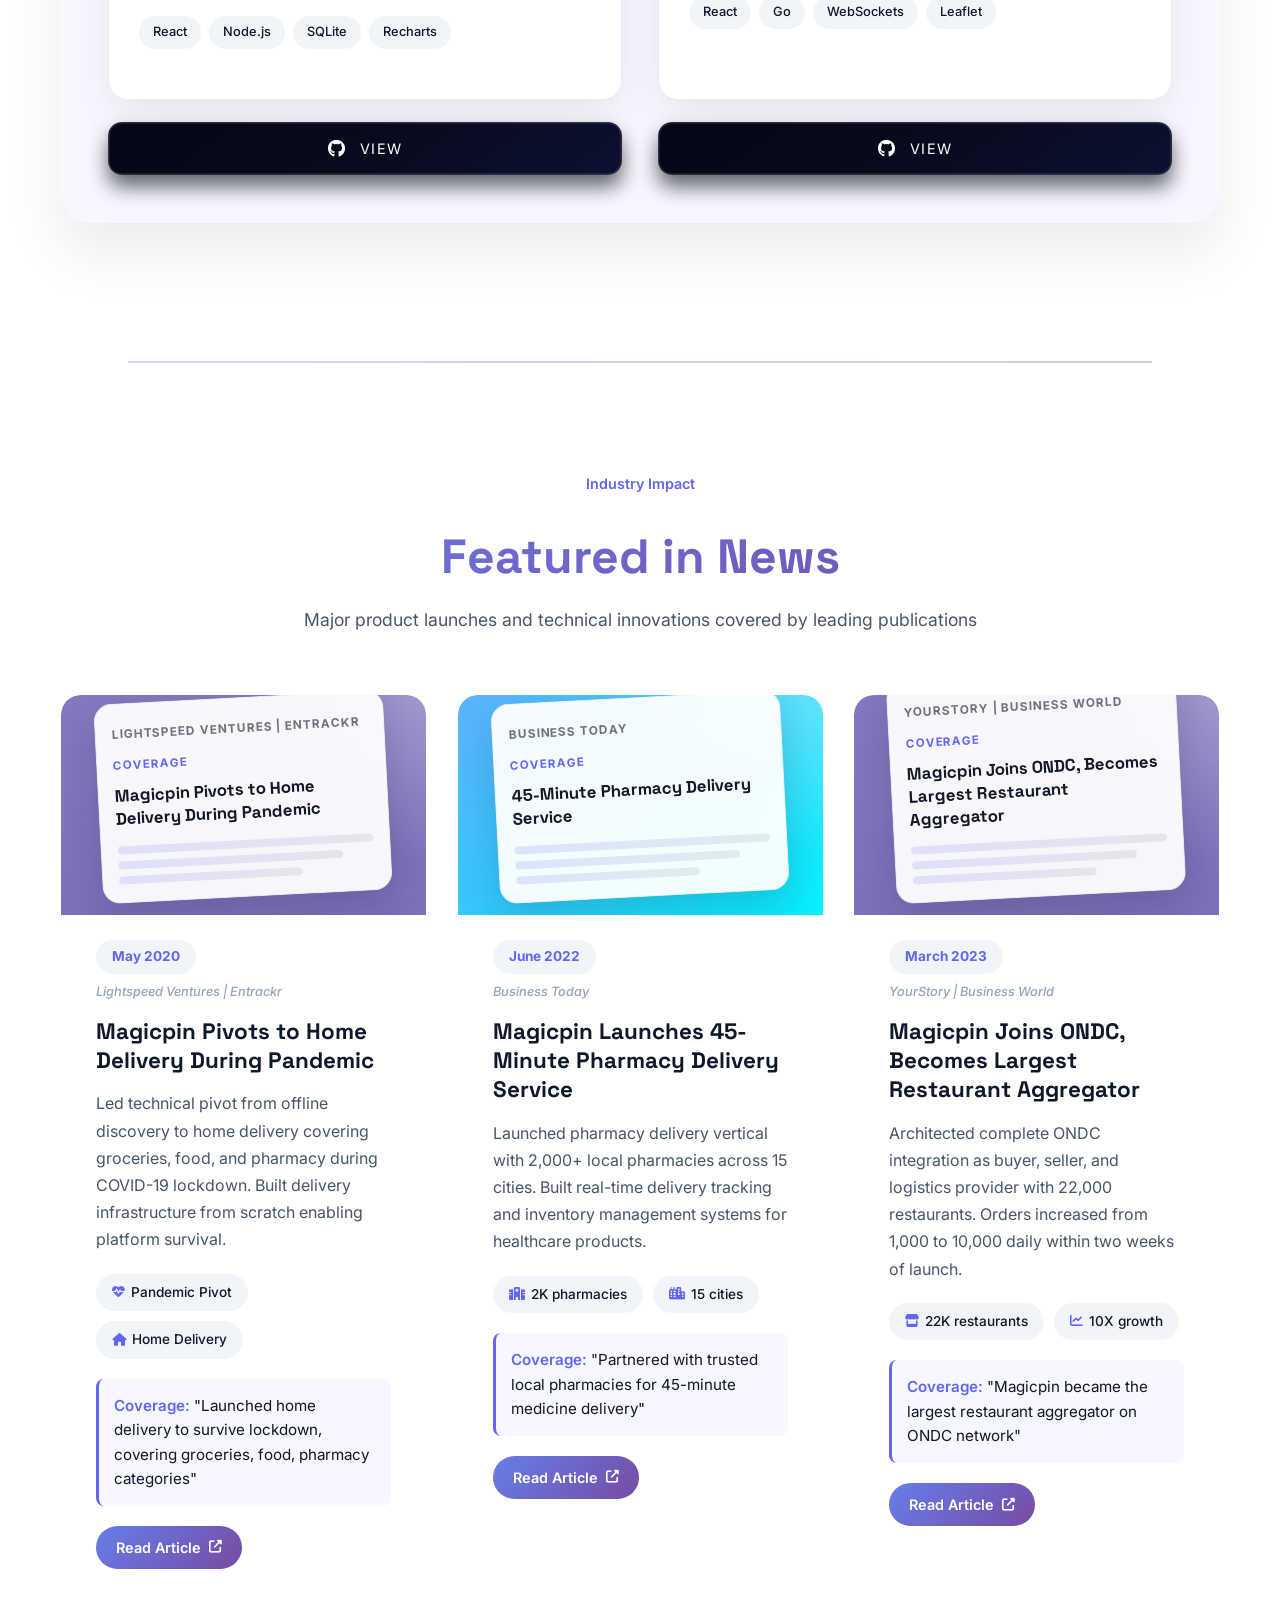
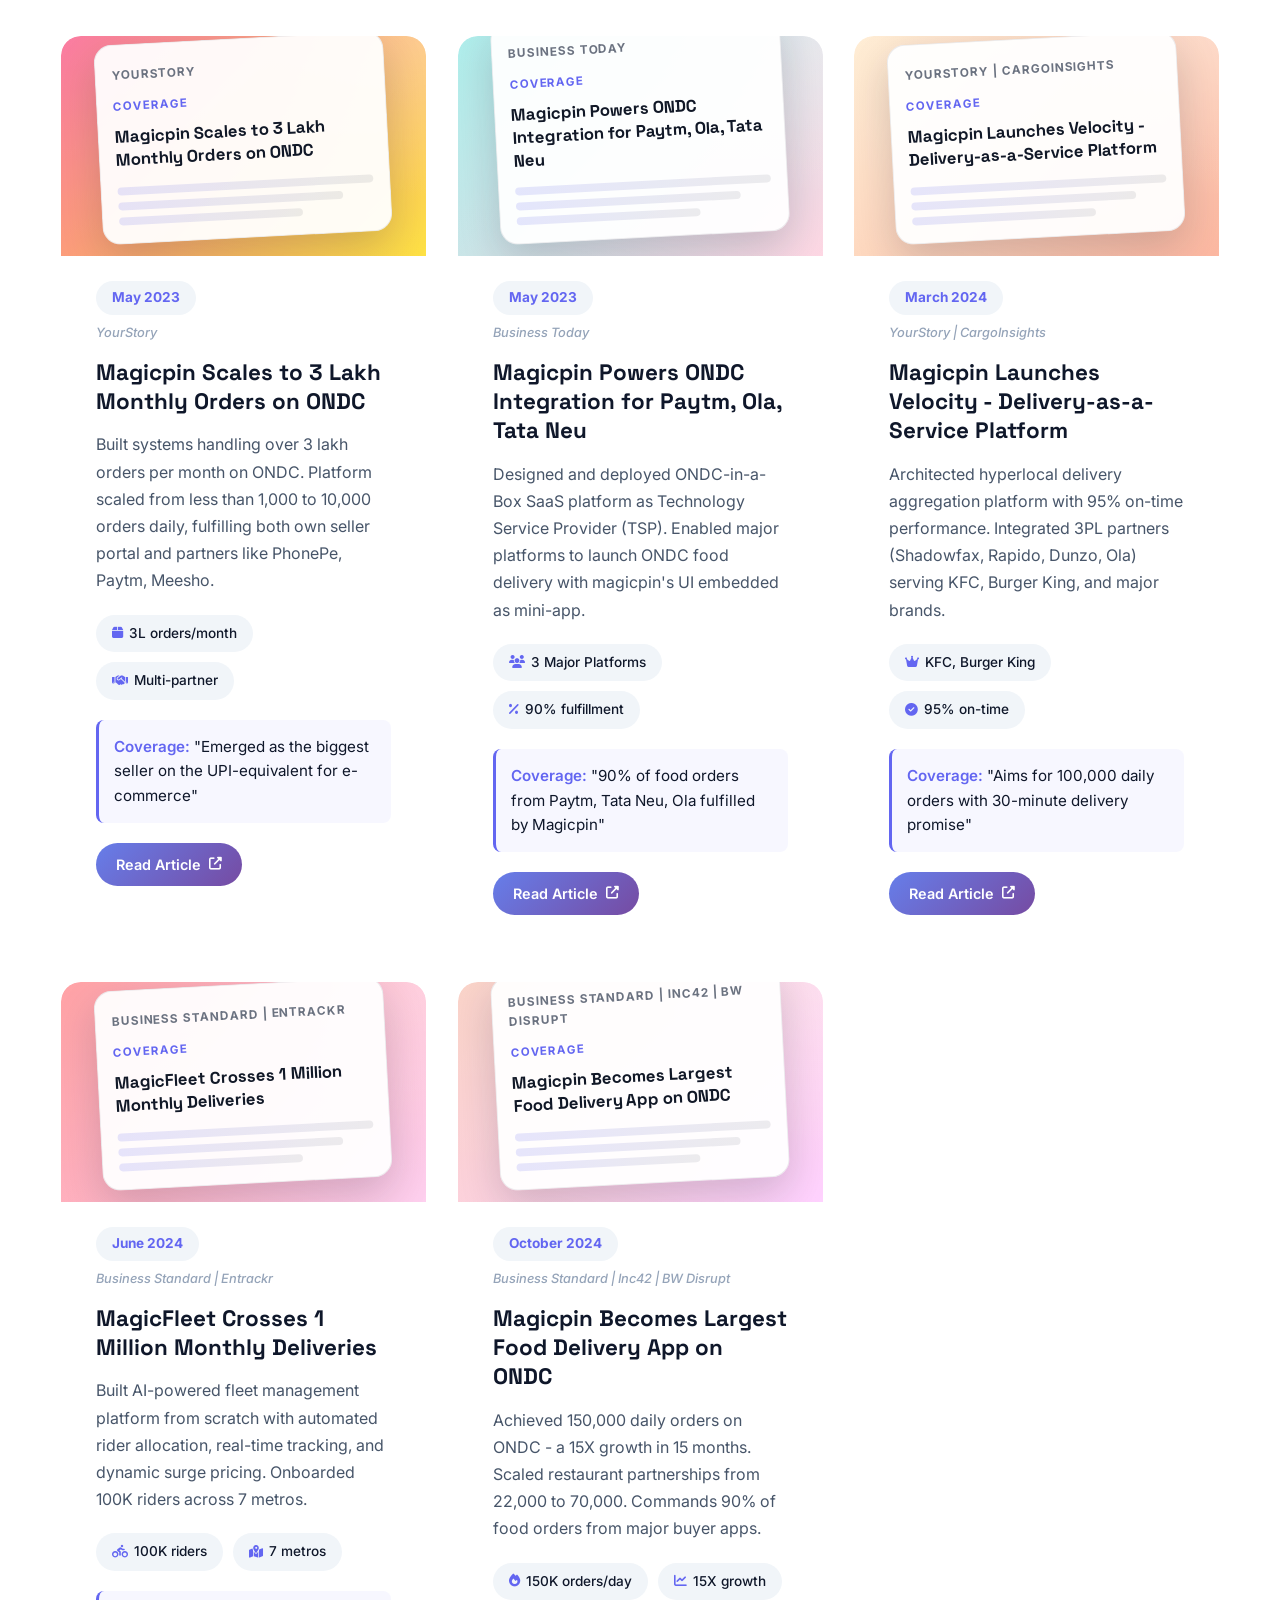
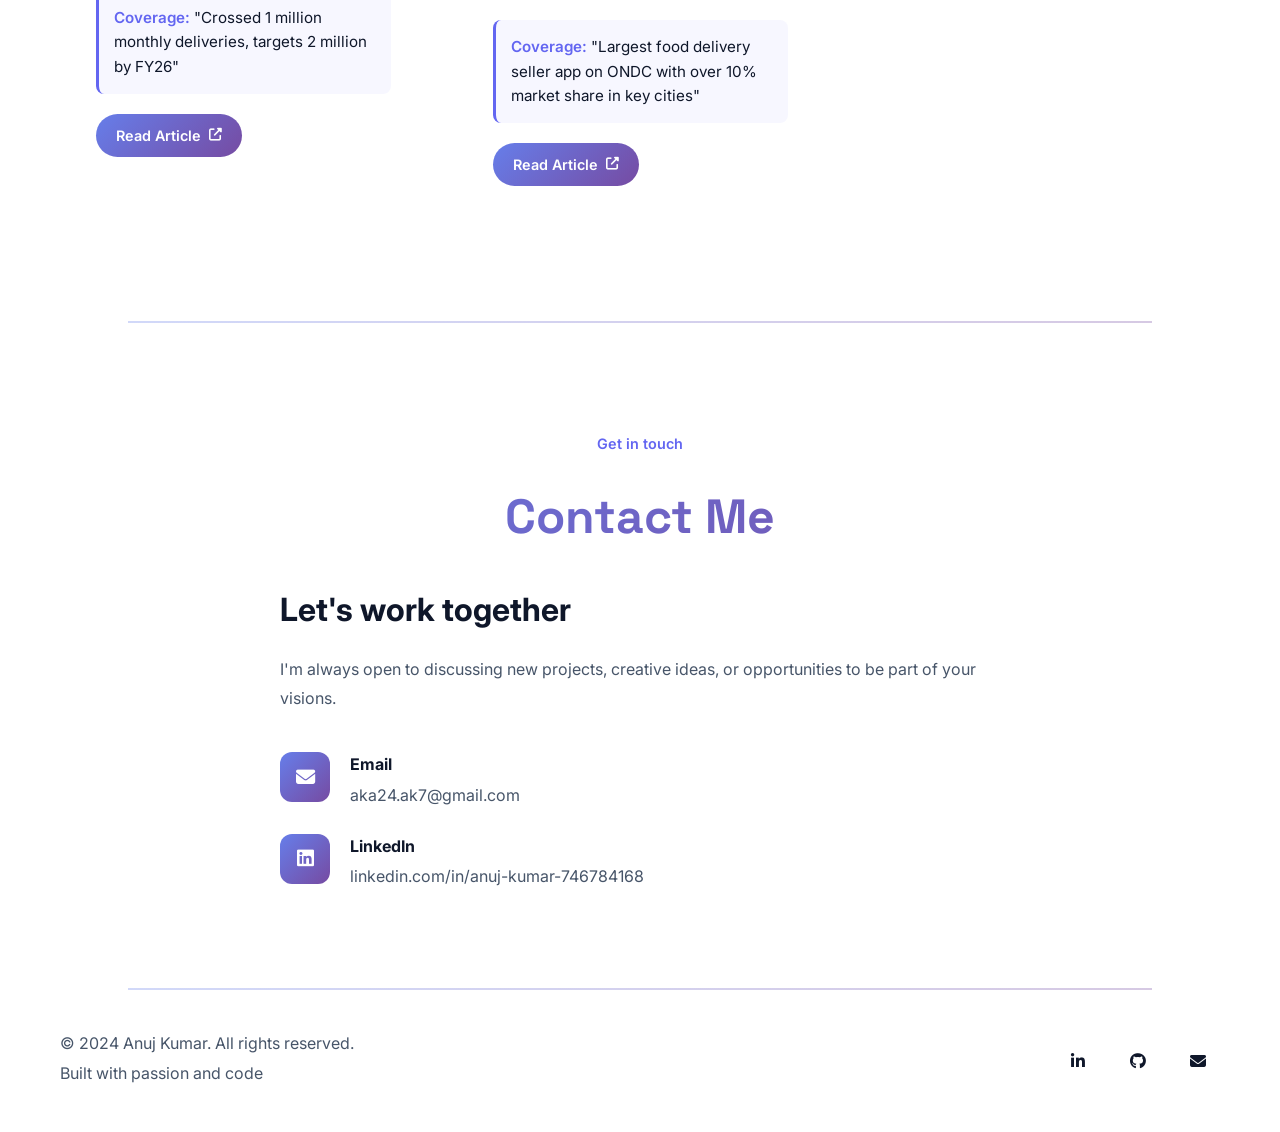
==== commit 1d6ef4e0: "Refine side projects presentation" ====
--- a/index.html
+++ b/index.html
@@ -165,12 +165,39 @@
 
                 <!-- Project 3: ONDC-in-a-Box -->
                 <div class="project-card project-card--ondc js-hover-video-card">
-                    <div class="project-card-flip">
+                    <div class="project-card-flip js-hover-video-card">
                         <div class="project-card-face project-card-face--front">
-                            <button class="project-play-button" type="button" aria-label="Play ONDC demo">
-                                <i class="fas fa-play"></i>
-                            </button>
-                            <div class="project-image project-image--ondc"></div>
+                            <div class="project-image project-image--ondc">
+                                <div class="ondc-thumb">
+                                    <div class="ondc-thumb-search">
+                                        <i class="fas fa-search" aria-hidden="true"></i>
+                                        <span>Search "biryani"</span>
+                                    </div>
+                                    <div class="ondc-thumb-hero">
+                                        <div class="ondc-thumb-hero-copy">
+                                            <span class="ondc-thumb-brand">Domino's</span>
+                                            <strong>Cheesy Deals</strong>
+                                            <p>Cheese burst pizza @ Rs275 + Free delivery</p>
+                                            <span class="ondc-thumb-pill">Order Now</span>
+                                        </div>
+                                    </div>
+                                    <div class="ondc-thumb-carousel">
+                                        <div class="ondc-thumb-offer ondc-thumb-offer--pink">
+                                            <strong>Flat 30% Off</strong>
+                                            <span>Fresh sandwich deals</span>
+                                        </div>
+                                        <div class="ondc-thumb-offer ondc-thumb-offer--violet"></div>
+                                    </div>
+                                    <div class="ondc-thumb-powered">Powered by ONDC network</div>
+                                    <div class="ondc-thumb-section-title">What's on your mind?</div>
+                                    <div class="ondc-thumb-categories">
+                                        <span>Pizza</span>
+                                        <span>Biryani</span>
+                                        <span>Ice Cream</span>
+                                        <span>Fries</span>
+                                    </div>
+                                </div>
+                            </div>
                             <div class="project-content">
                                 <h3>ONDC-in-a-Box SaaS Platform</h3>
                                 <p>Multi-tenant SaaS platform enabling Paytm, Ola, and Tata Neu to launch ONDC food delivery in under one week. Drove 50% merchant order growth across integrated partners.</p>
@@ -295,54 +322,88 @@
                     <p class="section-subtitle">Product and utility apps built outside my core logistics and commerce work.</p>
                 </div>
                 <div class="projects-grid side-projects-grid">
-                    <div class="project-card">
-                        <div class="project-image">
-                            <div class="project-overlay">
-                                <div class="project-links">
-                                    <a href="https://github.com/anujkr2407/spend_analyser" target="_blank" rel="noopener" class="project-link" aria-label="View project">
-                                        <i class="fas fa-external-link-alt"></i>
-                                    </a>
-                                </div>
-                            </div>
-                        </div>
-                        <div class="project-content">
-                            <h3>Expense Analyzer</h3>
-                            <p>Privacy-first spend analysis app for credit card statements with editable categories, duplicate detection, and live charts for monthly trends and category distribution.</p>
-                            <div class="project-tech">
-                                <span>React</span>
-                                <span>Node.js</span>
-                                <span>SQLite</span>
-                                <span>Recharts</span>
-                            </div>
-                        </div>
-                    </div>
-
-                    <div class="project-card">
-                        <div class="project-image">
-                            <div class="project-overlay">
-                                <div class="project-links">
-                                    <a href="https://github.com/anujkr2407/LineApp" target="_blank" rel="noopener" class="project-link" aria-label="View project">
-                                        <i class="fas fa-external-link-alt"></i>
-                                    </a>
-                                </div>
-                            </div>
-                        </div>
-                        <div class="project-content">
-                            <h3>QueueFlow / LineApp</h3>
-                            <p>Real-time restaurant queue and discovery app with live queue updates, map-based restaurant discovery, and a React plus Go stack backed by WebSockets.</p>
-                            <div class="project-tech">
-                                <span>React</span>
-                                <span>Go</span>
-                                <span>WebSockets</span>
-                                <span>Leaflet</span>
-                            </div>
+                    <div class="side-project-card">
+                        <div class="project-card project-card--spend js-hover-video-card">
+                            <div class="project-card-flip">
+                                <div class="project-card-face project-card-face--front">
+                                    <div class="project-image project-image--spend">
+                                        <div class="spend-thumb">
+                                            <p class="spend-thumb-label">Expense Intelligence</p>
+                                            <h4>Expense Analyzer</h4>
+                                            <div class="spend-thumb-grid">
+                                                <div class="spend-thumb-card">
+                                                    <span>Total Spent</span>
+                                                    <strong>₹2,26,576</strong>
+                                                </div>
+                                                <div class="spend-thumb-card">
+                                                    <span>Transactions</span>
+                                                    <strong>207</strong>
+                                                </div>
+                                                <div class="spend-thumb-card">
+                                                    <span>Top Category</span>
+                                                    <strong>Food & Dining</strong>
+                                                </div>
+                                            </div>
+                                        </div>
+                                    </div>
+                                    <div class="project-content">
+                                        <h3>Expense Analyzer</h3>
+                                        <p>Privacy-first spend analysis app for credit card statements with editable categories, duplicate detection, and live charts for monthly trends and category distribution.</p>
+                                        <div class="project-tech">
+                                            <span>React</span>
+                                            <span>Node.js</span>
+                                            <span>SQLite</span>
+                                            <span>Recharts</span>
+                                        </div>
+                                    </div>
+                                </div>
+                                <div class="project-card-face project-card-face--back">
+                                    <video class="project-hover-video" muted loop playsinline preload="none" poster="assets/media/spend-analyser.png">
+                                        <source src="assets/media/spend-analyser.mp4" type="video/mp4">
+                                    </video>
+                                </div>
+                            </div>
+                        </div>
+                        <div class="project-cta project-cta--spend">
+                            <a href="https://github.com/anujkr2407/spend_analyser" target="_blank" rel="noopener" class="project-link-text project-link-text--block">
+                                <i class="fab fa-github" aria-hidden="true"></i>
+                                View
+                            </a>
+                        </div>
+                    </div>
+                    <div class="side-project-card">
+                        <div class="project-card">
+                            <div class="project-image">
+                                <div class="project-overlay">
+                                    <div class="project-links">
+                                        <a href="https://github.com/anujkr2407/LineApp" target="_blank" rel="noopener" class="project-link" aria-label="View project">
+                                            <i class="fas fa-external-link-alt"></i>
+                                        </a>
+                                    </div>
+                                </div>
+                            </div>
+                            <div class="project-content">
+                                <h3>QueueFlow / LineApp</h3>
+                                <p>Real-time restaurant queue and discovery app with live queue updates, map-based restaurant discovery, and a React plus Go stack backed by WebSockets.</p>
+                                <div class="project-tech">
+                                    <span>React</span>
+                                    <span>Go</span>
+                                    <span>WebSockets</span>
+                                    <span>Leaflet</span>
+                                </div>
+                            </div>
+                        </div>
+                        <div class="project-cta project-cta--lineapp">
+                            <a href="https://github.com/anujkr2407/LineApp" target="_blank" rel="noopener" class="project-link-text project-link-text--block">
+                                <i class="fab fa-github" aria-hidden="true"></i>
+                                View
+                            </a>
                         </div>
                     </div>
                 </div>
             </div>
         </div>
     </section>
-
     <!-- Featured in News Section -->
     <section id="news" class="news section">
         <div class="container">
--- a/css/style.css
+++ b/css/style.css
@@ -29,6 +29,16 @@
     --bg-gradient-start: #ffffff;
     --bg-gradient-end: #f8fafc;
     --bg-overlay: rgba(255, 255, 255, 0.72);
+    --side-panel-bg: #f7f8ff;
+    --side-panel-card-bg: #ffffff;
+    --side-panel-border: rgba(15, 18, 46, 0.08);
+    --side-panel-shadow: rgba(15, 17, 61, 0.08);
+    --side-panel-text: #11142c;
+    --side-panel-text-muted: #273149;
+    --side-panel-chip-bg: rgba(15, 18, 46, 0.05);
+    --side-panel-chip-text: #0f111f;
+    --side-thumb-bg: rgba(4, 4, 10, 0.7);
+    --side-thumb-border: rgba(255, 255, 255, 0.12);
 
     --gradient-1: linear-gradient(135deg, #667eea 0%, #764ba2 100%);
     --gradient-2: linear-gradient(135deg, #f093fb 0%, #f5576c 100%);
@@ -71,6 +81,16 @@
     --bg-gradient-start: #0f172a;
     --bg-gradient-end: #111827;
     --bg-overlay: rgba(15, 23, 42, 0.58);
+    --side-panel-bg: rgba(10, 14, 32, 0.92);
+    --side-panel-card-bg: rgba(17, 23, 47, 0.96);
+    --side-panel-border: rgba(129, 140, 248, 0.14);
+    --side-panel-shadow: rgba(2, 6, 23, 0.5);
+    --side-panel-text: #e8ecff;
+    --side-panel-text-muted: #b8c2df;
+    --side-panel-chip-bg: rgba(129, 140, 248, 0.1);
+    --side-panel-chip-text: #e4e8fb;
+    --side-thumb-bg: rgba(8, 10, 22, 0.82);
+    --side-thumb-border: rgba(129, 140, 248, 0.18);
     --gradient-1: linear-gradient(135deg, #667eea 0%, #764ba2 100%);
     --gradient-2: linear-gradient(135deg, #f093fb 0%, #f5576c 100%);
     --gradient-3: linear-gradient(135deg, #4facfe 0%, #00f2fe 100%);
@@ -937,19 +957,55 @@
 /* ==========================================
    PROJECTS SECTION
    ========================================== */
-
-.projects-grid {
+ .projects-grid {
     display: grid;
     grid-template-columns: repeat(auto-fit, minmax(350px, 1fr));
     gap: 30px;
 }
 
 .projects-subsection {
+    background: var(--side-panel-bg);
+    border-radius: 32px;
+    padding: 48px;
     margin-top: 72px;
+    margin-bottom: 40px;
+    box-shadow: 0 30px 60px var(--side-panel-shadow);
+}
+
+.projects-subsection .section-label,
+.projects-subsection .section-title,
+.projects-subsection .section-subtitle,
+.projects-subsection .project-content,
+.projects-subsection .project-tech span {
+    color: var(--side-panel-text);
+}
+
+.projects-subsection .project-content p {
+    color: var(--side-panel-text-muted);
+}
+
+.projects-subsection .project-tags span {
+    background: var(--side-panel-chip-bg);
+    color: var(--side-panel-chip-text);
 }
 
 .side-projects-grid {
     margin-top: 28px;
+    display: grid;
+    grid-template-columns: repeat(auto-fit, minmax(350px, 1fr));
+    gap: 36px;
+}
+
+.side-project-card {
+    display: flex;
+    flex-direction: column;
+    gap: 10px;
+}
+
+.side-project-card .project-card {
+    height: 100%;
+    display: flex;
+    flex-direction: column;
 }
 
 .project-card {
@@ -967,6 +1023,16 @@
     border-color: var(--primary-color);
 }
 
+.projects-subsection .project-card {
+    background: var(--side-panel-card-bg);
+    border: 1px solid var(--side-panel-border);
+    box-shadow: 0 15px 40px var(--side-panel-shadow);
+}
+
+.side-project-card .project-content {
+    flex: 1;
+}
+
 .project-image {
     height: 200px;
     background: var(--gradient-1);
@@ -975,14 +1041,262 @@
 }
 
 .project-image--ondc {
+    background:
+        linear-gradient(180deg, rgba(247, 250, 255, 0.96), rgba(239, 245, 255, 0.92));
+    padding: 16px;
+    height: 220px;
+}
+
+.ondc-thumb {
+    height: 100%;
+    border-radius: 18px;
+    background: linear-gradient(180deg, #eef6ff 0%, #ffffff 65%);
+    box-shadow: inset 0 0 0 1px rgba(99, 102, 241, 0.08);
+    overflow: hidden;
+    display: grid;
+    grid-template-rows: auto auto auto auto auto 1fr;
+    gap: 10px;
+    padding: 12px;
+}
+
+.ondc-thumb-search {
+    display: flex;
+    align-items: center;
+    gap: 10px;
+    background: #ffffff;
+    border-radius: 14px;
+    padding: 10px 14px;
+    box-shadow: 0 8px 20px rgba(15, 23, 42, 0.08);
+    color: #5b647d;
+    font-size: 0.88rem;
+}
+
+.ondc-thumb-hero {
+    border-radius: 18px;
+    min-height: 78px;
+    background:
+        radial-gradient(circle at left bottom, rgba(255, 165, 0, 0.35), transparent 24%),
+        radial-gradient(circle at right center, rgba(255, 80, 80, 0.28), transparent 22%),
+        linear-gradient(135deg, #fff8e4 0%, #fff1cf 100%);
+    padding: 12px 16px;
+    position: relative;
+    overflow: hidden;
+}
+
+.ondc-thumb-hero::before,
+.ondc-thumb-hero::after {
+    content: '';
+    position: absolute;
+    bottom: 6px;
+    width: 74px;
+    height: 74px;
+    border-radius: 50%;
+    background: radial-gradient(circle at 40% 35%, #ffd07a, #d6771d 72%);
+    box-shadow: 0 8px 18px rgba(111, 51, 10, 0.2);
+}
+
+.ondc-thumb-hero::before {
+    left: -18px;
+}
+
+.ondc-thumb-hero::after {
+    right: -18px;
+}
+
+.ondc-thumb-hero-copy {
+    position: relative;
+    z-index: 1;
+    text-align: center;
+    color: #6a2f0d;
+}
+
+.ondc-thumb-brand {
+    display: block;
+    font-size: 0.82rem;
+    font-weight: 700;
+    color: #2c63b7;
+    margin-bottom: 2px;
+}
+
+.ondc-thumb-hero-copy strong {
+    display: block;
+    font-size: 1rem;
+    color: #ff8f2a;
+    text-shadow: 0 1px 0 rgba(255, 255, 255, 0.8);
+}
+
+.ondc-thumb-hero-copy p {
+    margin: 4px 0 8px;
+    font-size: 0.72rem;
+    line-height: 1.3;
+    color: #5e4734;
+}
+
+.ondc-thumb-pill {
+    display: inline-flex;
+    align-items: center;
+    justify-content: center;
+    padding: 6px 14px;
+    border-radius: 999px;
+    background: #e13d4c;
+    color: #fff;
+    font-size: 0.7rem;
+    font-weight: 700;
+}
+
+.ondc-thumb-carousel {
+    display: grid;
+    grid-template-columns: 1.2fr 0.55fr;
+    gap: 8px;
+}
+
+.ondc-thumb-offer {
+    min-height: 54px;
+    border-radius: 16px;
+    padding: 10px 12px;
+    color: #fff;
+    display: flex;
+    flex-direction: column;
+    justify-content: center;
+}
+
+.ondc-thumb-offer strong {
+    font-size: 0.95rem;
+    line-height: 1;
+}
+
+.ondc-thumb-offer span {
+    margin-top: 4px;
+    font-size: 0.7rem;
+    opacity: 0.92;
+}
+
+.ondc-thumb-offer--pink {
+    background: linear-gradient(135deg, #ff3ba7, #ff5d73);
+}
+
+.ondc-thumb-offer--violet {
+    background:
+        radial-gradient(circle at 70% 30%, rgba(255, 241, 139, 0.45), transparent 26%),
+        linear-gradient(135deg, #6232ff, #8f3cff);
+}
+
+.ondc-thumb-powered {
+    display: flex;
+    align-items: center;
+    justify-content: center;
+    gap: 10px;
+    color: #6f7487;
+    font-size: 0.68rem;
+}
+
+.ondc-thumb-powered::before,
+.ondc-thumb-powered::after {
+    content: '';
+    height: 1px;
+    flex: 1;
+    background: rgba(148, 163, 184, 0.45);
+}
+
+.ondc-thumb-section-title {
+    font-size: 0.82rem;
+    font-weight: 700;
+    color: #20263d;
+}
+
+.ondc-thumb-categories {
+    display: grid;
+    grid-template-columns: repeat(4, 1fr);
+    gap: 8px;
+    align-items: end;
+}
+
+.ondc-thumb-categories span {
+    display: block;
+    text-align: center;
+    font-size: 0.64rem;
+    color: #30374f;
+    padding-top: 28px;
+    position: relative;
+}
+
+.ondc-thumb-categories span::before {
+    content: '';
+    position: absolute;
+    top: 0;
+    left: 50%;
+    width: 30px;
+    height: 30px;
+    transform: translateX(-50%);
+    border-radius: 50%;
+    background: radial-gradient(circle at 35% 30%, #ffdca6, #c97d2b 70%);
+    box-shadow: 0 8px 14px rgba(72, 31, 10, 0.14);
+}
+
+.project-image--spend {
     background-image:
-        linear-gradient(180deg, rgba(8, 11, 28, 0.04), rgba(8, 11, 28, 0.4)),
-        url('../assets/media/ondc-thumbnail.png');
+        linear-gradient(180deg, rgba(3, 5, 15, 0.2), rgba(3, 5, 15, 0.6)),
+        url('../assets/media/spend-analyser.png');
     background-position: center;
     background-repeat: no-repeat;
     background-size: cover;
-}
-
+    position: relative;
+    min-height: 220px;
+}
+
+.spend-thumb {
+    position: absolute;
+    top: 22px;
+    left: 50%;
+    transform: translateX(-50%);
+    width: min(340px, 88%);
+    padding: 16px 20px;
+    background: var(--side-thumb-bg);
+    border-radius: 16px;
+    border: 1px solid var(--side-thumb-border);
+    backdrop-filter: blur(16px);
+    -webkit-backdrop-filter: blur(16px);
+}
+
+.spend-thumb-label {
+    font-size: 0.65rem;
+    letter-spacing: 0.4em;
+    text-transform: uppercase;
+    color: rgba(255, 255, 255, 0.55);
+    margin-bottom: 6px;
+}
+
+.spend-thumb h4 {
+    margin: 0;
+    font-size: 1.45rem;
+    font-weight: 600;
+}
+
+.spend-thumb-grid {
+    margin-top: 12px;
+    display: grid;
+    grid-template-columns: repeat(3, 1fr);
+    gap: 8px;
+}
+
+.spend-thumb-card {
+    background: rgba(255, 255, 255, 0.07);
+    border-radius: 12px;
+    padding: 8px;
+    font-size: 0.65rem;
+    text-transform: uppercase;
+    letter-spacing: 0.08em;
+    color: rgba(255, 255, 255, 0.8);
+}
+
+.spend-thumb-card strong {
+    display: block;
+    margin-top: 4px;
+    font-size: 0.88rem;
+    letter-spacing: normal;
+    font-weight: 600;
+    color: #fff;
+}
 .project-card--ondc {
     position: relative;
     perspective: 1600px;
@@ -1047,6 +1361,13 @@
     transition: opacity 0.24s ease-out;
 }
 
+.project-card--spend .project-hover-video {
+    position: absolute;
+    inset: 0;
+    object-fit: contain;
+    z-index: 0;
+}
+
 .js-hover-video-card.is-video-active .project-card-flip {
     transform: rotateY(180deg);
 }
@@ -1073,8 +1394,101 @@
     transition: opacity var(--transition-normal);
 }
 
-.project-card:hover .project-overlay {
+.project-card:not(.project-card--spend):hover .project-overlay {
     opacity: 1;
+}
+
+.project-card--spend .project-overlay {
+    opacity: 0;
+    display: none;
+}
+
+.project-card--spend.is-video-active .project-overlay {
+    background: rgba(3, 6, 15, 0.28);
+}
+
+.project-cta {
+    margin-top: 12px;
+    display: flex;
+    justify-content: start;
+}
+
+.project-cta--spend {
+    margin-top: 6px;
+}
+
+.project-cta--lineapp {
+    margin-top: 6px;
+}
+
+.project-cta {
+    margin-top: 12px;
+}
+
+.project-link-text {
+    display: inline-flex;
+    align-items: center;
+    gap: 6px;
+    padding: 10px 18px;
+    border-radius: 999px;
+    background: rgba(255, 255, 255, 0.08);
+    color: #fff;
+    text-decoration: none;
+    letter-spacing: 0.04em;
+    font-size: 0.8rem;
+    border: 1px solid rgba(255, 255, 255, 0.2);
+    transition: background var(--transition-fast), border-color var(--transition-fast);
+}
+
+.project-link-text:hover {
+    background: rgba(255, 255, 255, 0.16);
+    border-color: rgba(255, 255, 255, 0.4);
+}
+
+.project-link-text .fa-github {
+    font-size: 1rem;
+}
+
+.project-link-text--compact {
+    padding: 8px 14px;
+    letter-spacing: 0.08em;
+    text-transform: uppercase;
+    font-size: 0.7rem;
+}
+
+.project-link-text--compact .fa-github {
+    margin-right: 2px;
+}
+
+.project-link-text--block {
+    width: 100%;
+    justify-content: center;
+    padding: 14px 0;
+    border-radius: 14px;
+    font-size: 0.9rem;
+    letter-spacing: 0.08em;
+    text-transform: uppercase;
+    position: relative;
+    overflow: hidden;
+    color: #fff;
+    border: 1px solid rgba(255, 255, 255, 0.15);
+    background: linear-gradient(145deg, #050615, #070a1b 45%, #0d1030);
+    box-shadow: inset 0 0 0 1px rgba(255, 255, 255, 0.08), 0 12px 20px rgba(2, 4, 12, 0.6);
+    transition: background var(--transition-fast), transform var(--transition-fast), box-shadow var(--transition-fast);
+}
+
+.project-link-text--block .fa-github {
+    margin-right: 8px;
+}
+
+.project-link-text--block:hover {
+    background: linear-gradient(145deg, #0f1228, #0b0e21 60%, #101630);
+    transform: translateY(-1px);
+    box-shadow: inset 0 0 0 1px rgba(255, 255, 255, 0.2), 0 20px 35px rgba(2, 4, 12, 0.65);
+}
+
+.project-link-text--block .fa-github {
+    font-size: 1.1rem;
 }
 
 .project-links {
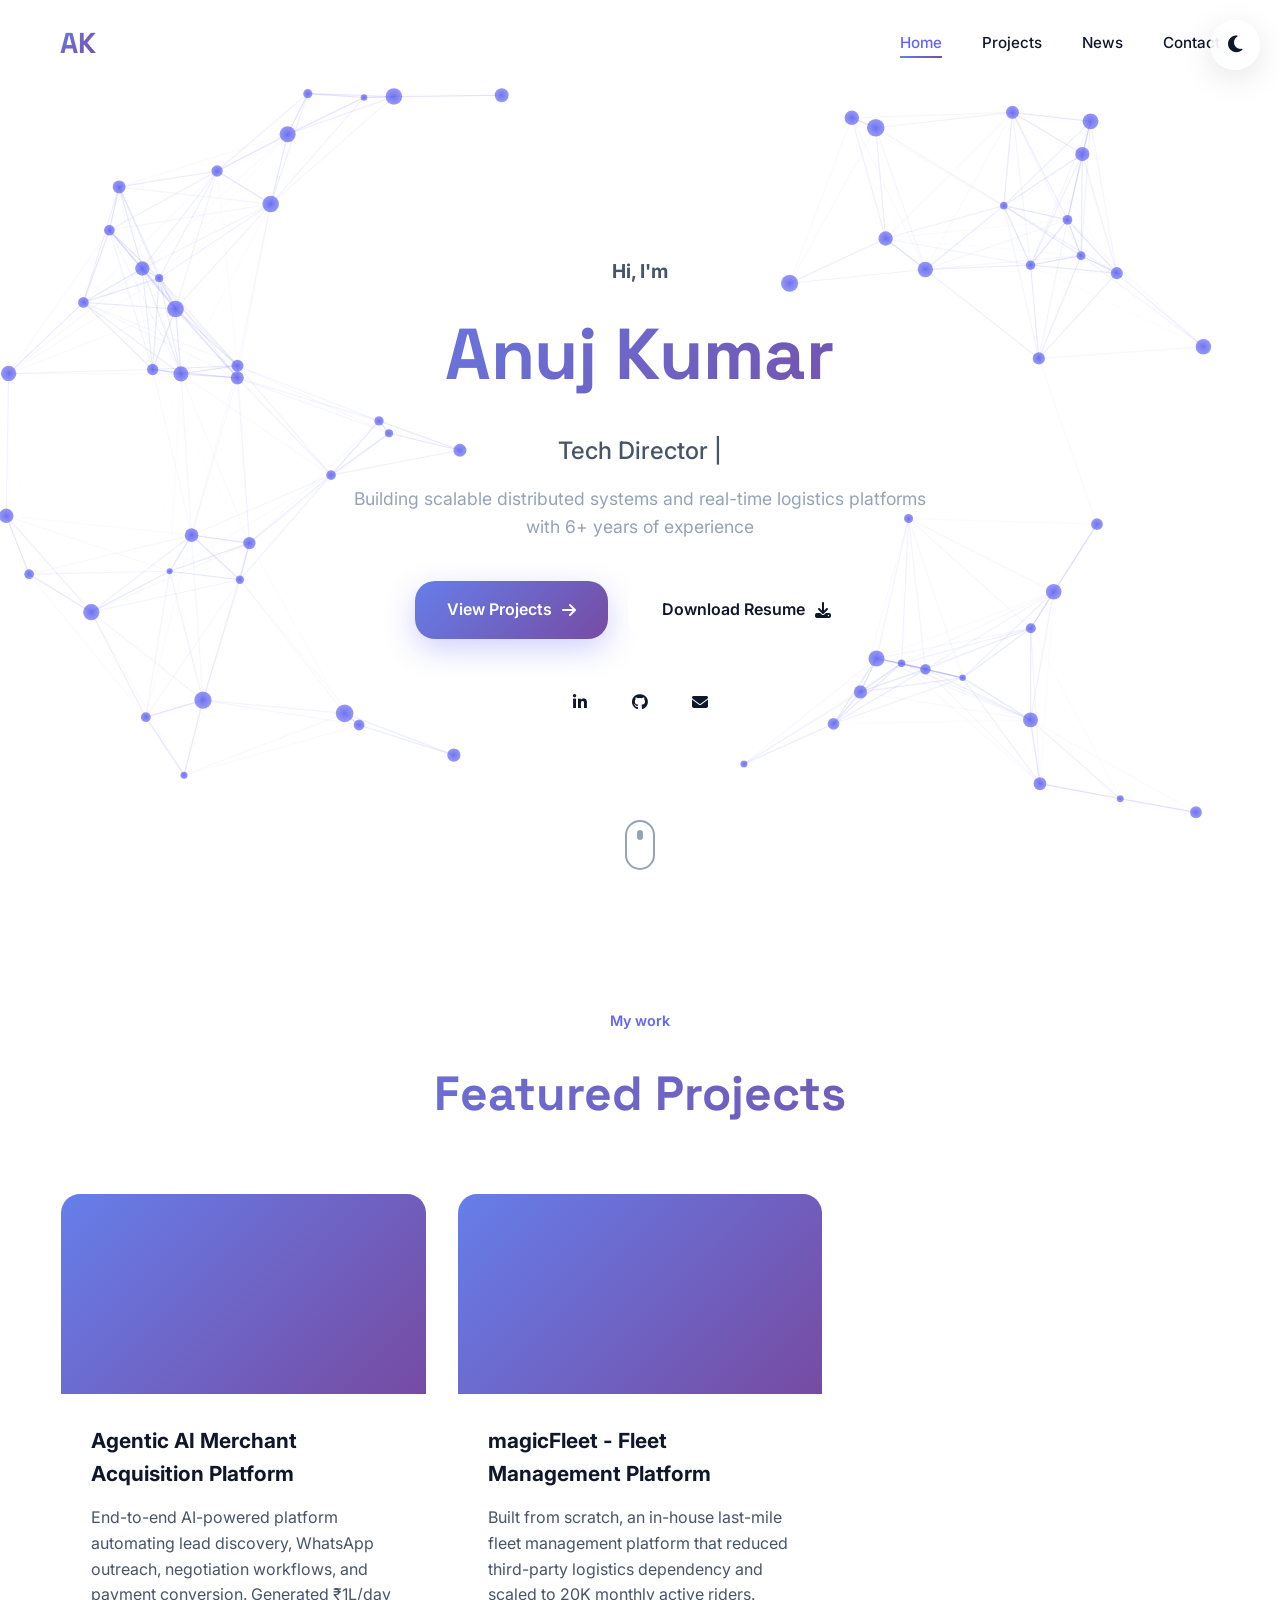
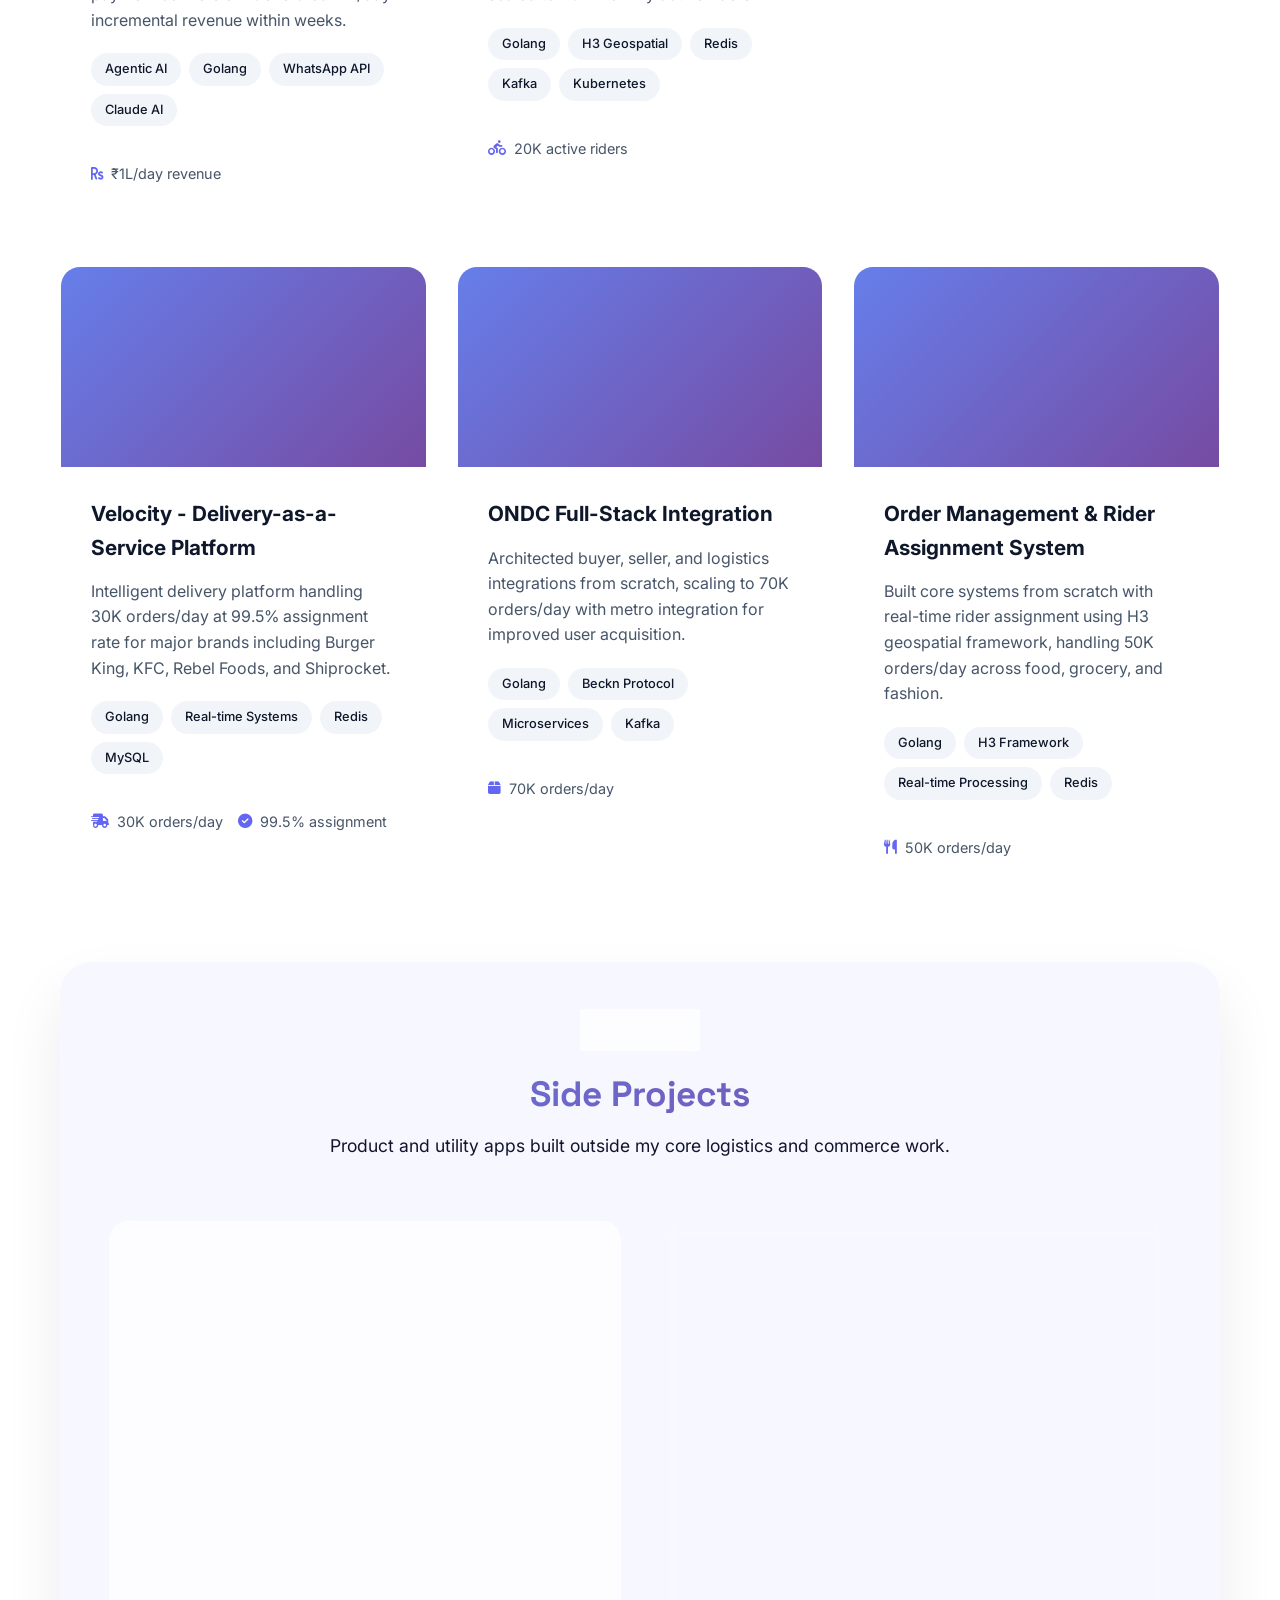
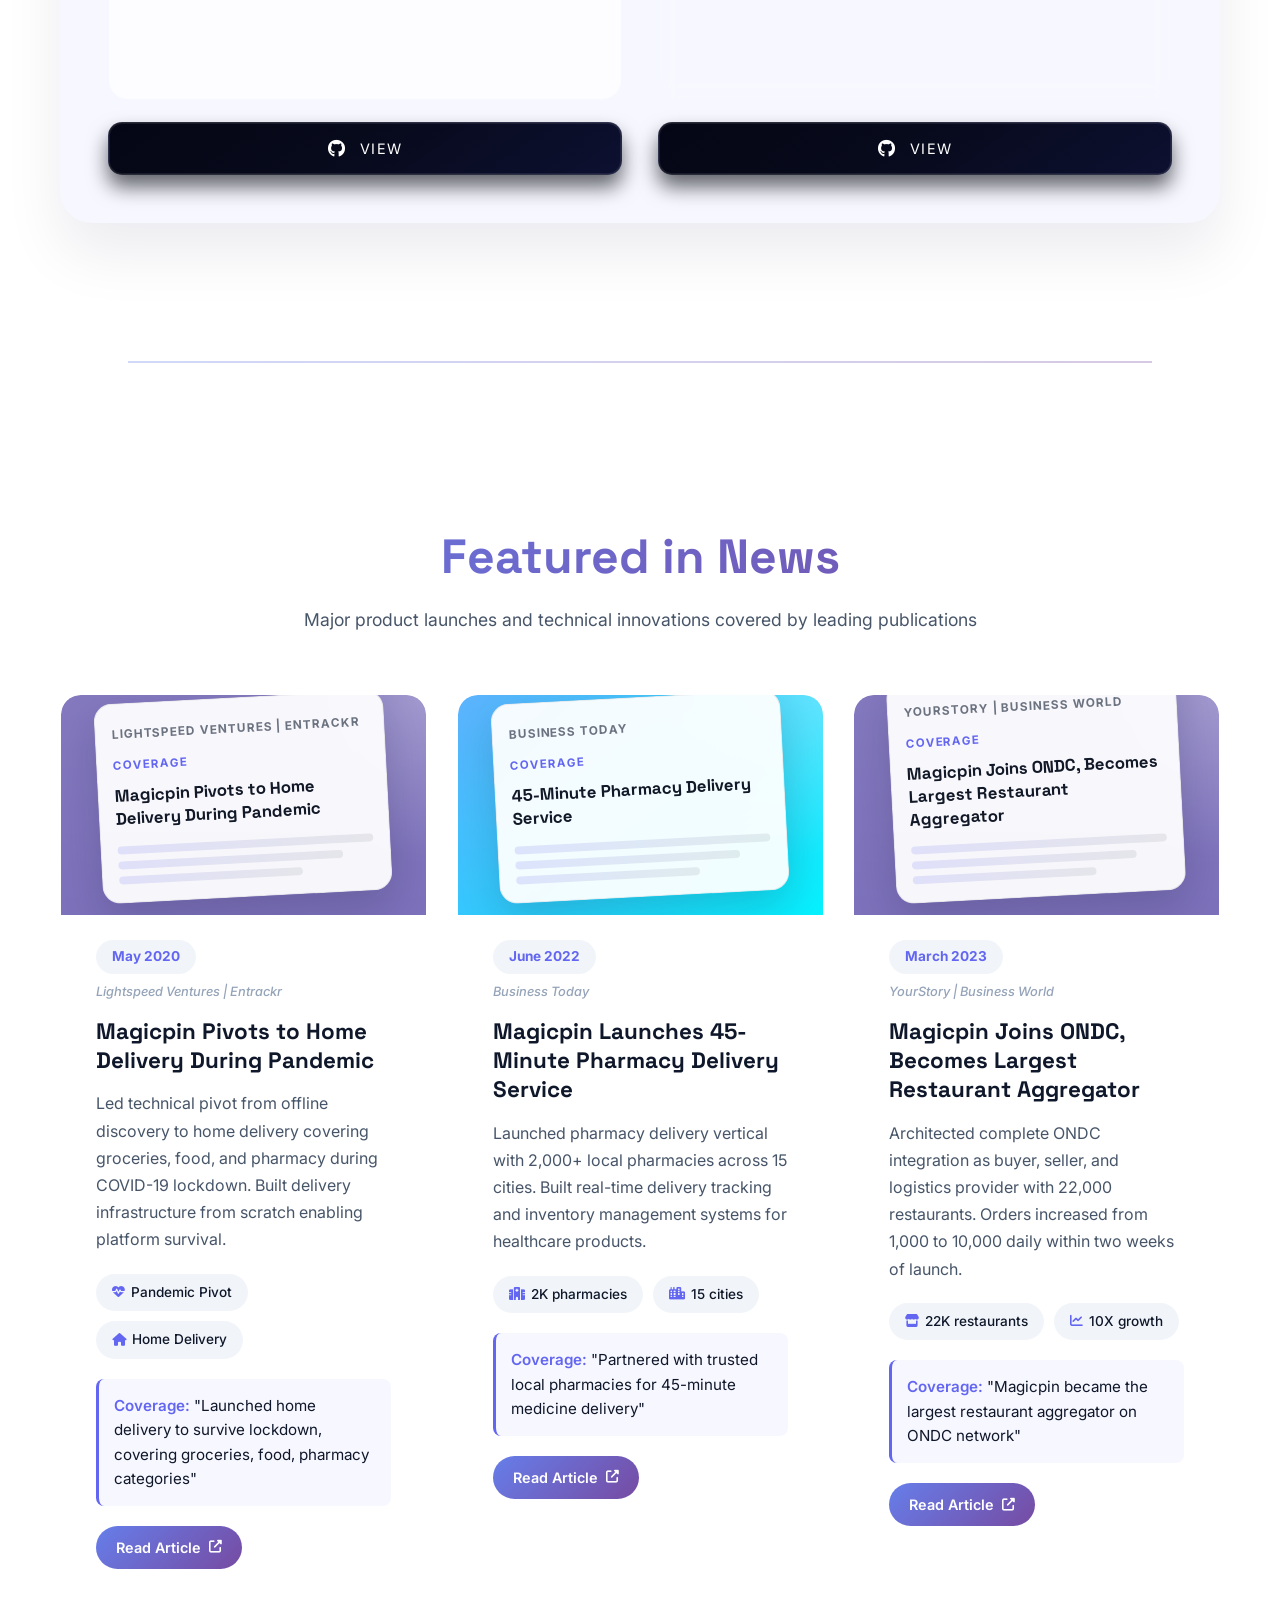
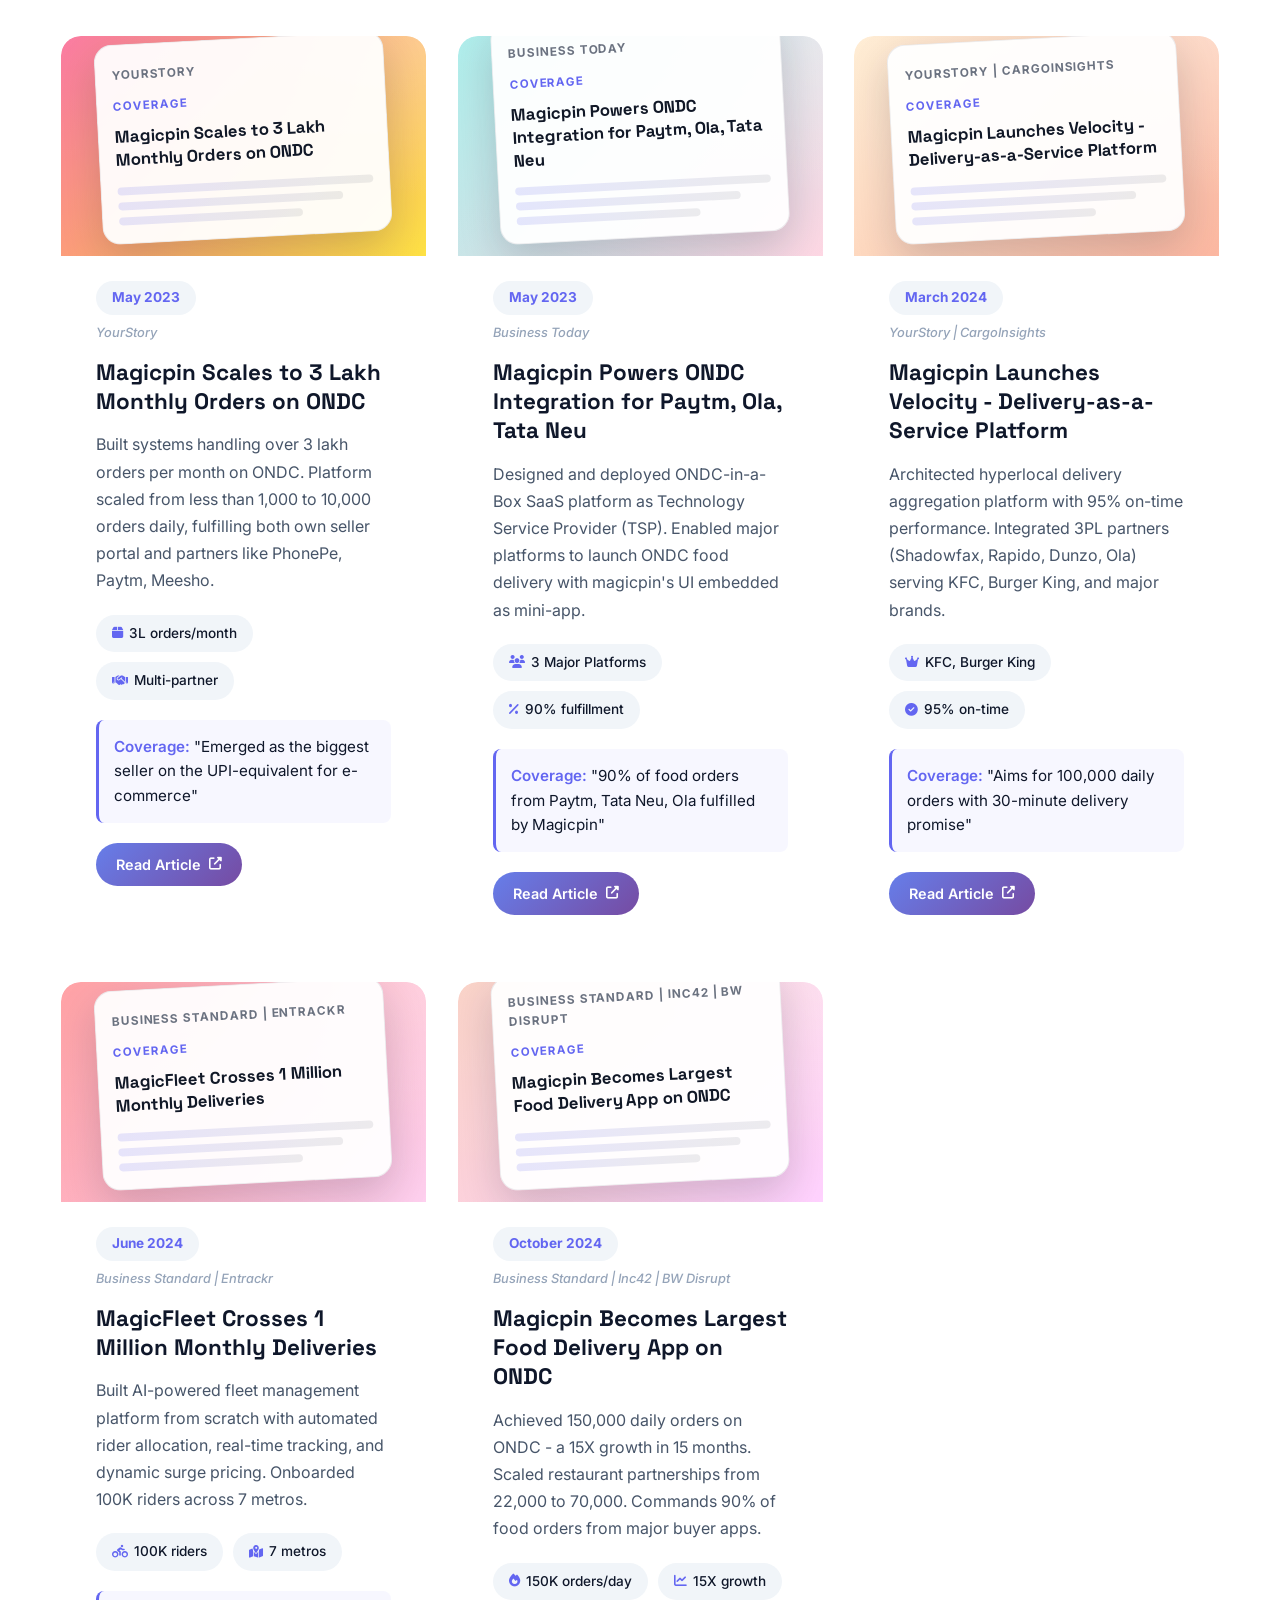
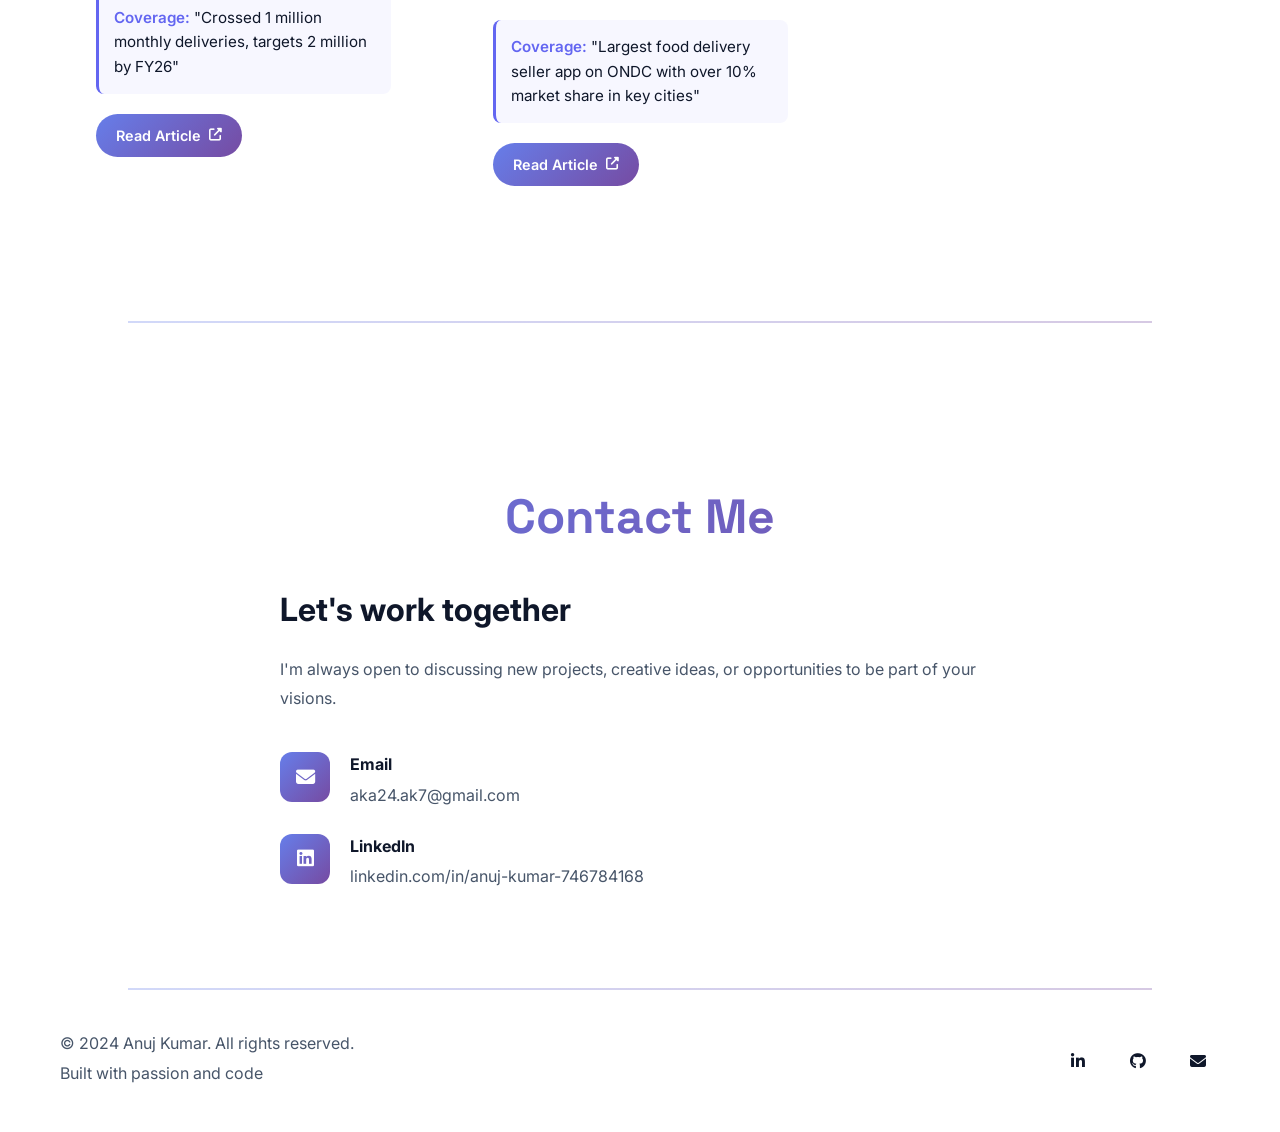
==== commit d86f4336: "Use original project thumbnails" ====
--- a/index.html
+++ b/index.html
@@ -168,35 +168,11 @@
                     <div class="project-card-flip js-hover-video-card">
                         <div class="project-card-face project-card-face--front">
                             <div class="project-image project-image--ondc">
-                                <div class="ondc-thumb">
-                                    <div class="ondc-thumb-search">
-                                        <i class="fas fa-search" aria-hidden="true"></i>
-                                        <span>Search "biryani"</span>
-                                    </div>
-                                    <div class="ondc-thumb-hero">
-                                        <div class="ondc-thumb-hero-copy">
-                                            <span class="ondc-thumb-brand">Domino's</span>
-                                            <strong>Cheesy Deals</strong>
-                                            <p>Cheese burst pizza @ Rs275 + Free delivery</p>
-                                            <span class="ondc-thumb-pill">Order Now</span>
-                                        </div>
-                                    </div>
-                                    <div class="ondc-thumb-carousel">
-                                        <div class="ondc-thumb-offer ondc-thumb-offer--pink">
-                                            <strong>Flat 30% Off</strong>
-                                            <span>Fresh sandwich deals</span>
-                                        </div>
-                                        <div class="ondc-thumb-offer ondc-thumb-offer--violet"></div>
-                                    </div>
-                                    <div class="ondc-thumb-powered">Powered by ONDC network</div>
-                                    <div class="ondc-thumb-section-title">What's on your mind?</div>
-                                    <div class="ondc-thumb-categories">
-                                        <span>Pizza</span>
-                                        <span>Biryani</span>
-                                        <span>Ice Cream</span>
-                                        <span>Fries</span>
-                                    </div>
-                                </div>
+                                <img
+                                    class="project-image-asset"
+                                    src="assets/media/ondc-thumbnail.png"
+                                    alt="ONDC-in-a-Box product thumbnail"
+                                >
                             </div>
                             <div class="project-content">
                                 <h3>ONDC-in-a-Box SaaS Platform</h3>
@@ -327,24 +303,11 @@
                             <div class="project-card-flip">
                                 <div class="project-card-face project-card-face--front">
                                     <div class="project-image project-image--spend">
-                                        <div class="spend-thumb">
-                                            <p class="spend-thumb-label">Expense Intelligence</p>
-                                            <h4>Expense Analyzer</h4>
-                                            <div class="spend-thumb-grid">
-                                                <div class="spend-thumb-card">
-                                                    <span>Total Spent</span>
-                                                    <strong>₹2,26,576</strong>
-                                                </div>
-                                                <div class="spend-thumb-card">
-                                                    <span>Transactions</span>
-                                                    <strong>207</strong>
-                                                </div>
-                                                <div class="spend-thumb-card">
-                                                    <span>Top Category</span>
-                                                    <strong>Food & Dining</strong>
-                                                </div>
-                                            </div>
-                                        </div>
+                                        <img
+                                            class="project-image-asset"
+                                            src="assets/media/spend-analyser.png"
+                                            alt="Expense Analyzer product thumbnail"
+                                        >
                                     </div>
                                     <div class="project-content">
                                         <h3>Expense Analyzer</h3>
--- a/css/style.css
+++ b/css/style.css
@@ -415,15 +415,23 @@
     position: absolute;
     left: 50%;
     transform: translateX(-50%);
-    font-size: 1rem;
-    font-weight: 700;
-    color: var(--primary-color);
-    letter-spacing: 0.06em;
-    text-transform: uppercase;
-    transition: color var(--transition-normal), opacity var(--transition-normal), transform var(--transition-normal);
+    font-size: 1.4rem;
+    font-weight: 800;
+    background: var(--gradient-1);
+    -webkit-background-clip: text;
+    -webkit-text-fill-color: transparent;
+    background-clip: text;
+    font-family: 'Space Grotesk', sans-serif;
+    letter-spacing: 0.01em;
+    transition: opacity 0.18s ease, transform 0.18s ease;
     opacity: 0;
     pointer-events: none;
     white-space: nowrap;
+}
+
+.nav-section-title.is-switching {
+    opacity: 0;
+    transform: translate(-50%, -10px);
 }
 
 .navbar.off-home .nav-section-title {
@@ -1040,262 +1048,47 @@
     overflow: hidden;
 }
 
+.project-image-asset {
+    width: 100%;
+    height: 100%;
+    object-fit: cover;
+    object-position: center top;
+    display: block;
+    position: relative;
+    z-index: 1;
+}
+
 .project-image--ondc {
-    background:
-        linear-gradient(180deg, rgba(247, 250, 255, 0.96), rgba(239, 245, 255, 0.92));
-    padding: 16px;
+    position: relative;
     height: 220px;
-}
-
-.ondc-thumb {
-    height: 100%;
-    border-radius: 18px;
-    background: linear-gradient(180deg, #eef6ff 0%, #ffffff 65%);
-    box-shadow: inset 0 0 0 1px rgba(99, 102, 241, 0.08);
-    overflow: hidden;
-    display: grid;
-    grid-template-rows: auto auto auto auto auto 1fr;
-    gap: 10px;
-    padding: 12px;
-}
-
-.ondc-thumb-search {
-    display: flex;
-    align-items: center;
-    gap: 10px;
-    background: #ffffff;
-    border-radius: 14px;
-    padding: 10px 14px;
-    box-shadow: 0 8px 20px rgba(15, 23, 42, 0.08);
-    color: #5b647d;
-    font-size: 0.88rem;
-}
-
-.ondc-thumb-hero {
-    border-radius: 18px;
-    min-height: 78px;
-    background:
-        radial-gradient(circle at left bottom, rgba(255, 165, 0, 0.35), transparent 24%),
-        radial-gradient(circle at right center, rgba(255, 80, 80, 0.28), transparent 22%),
-        linear-gradient(135deg, #fff8e4 0%, #fff1cf 100%);
-    padding: 12px 16px;
-    position: relative;
-    overflow: hidden;
-}
-
-.ondc-thumb-hero::before,
-.ondc-thumb-hero::after {
+    display: flex;
+    align-items: flex-end;
+    justify-content: center;
+}
+
+.project-image--ondc::before {
     content: '';
     position: absolute;
-    bottom: 6px;
-    width: 74px;
-    height: 74px;
-    border-radius: 50%;
-    background: radial-gradient(circle at 40% 35%, #ffd07a, #d6771d 72%);
-    box-shadow: 0 8px 18px rgba(111, 51, 10, 0.2);
-}
-
-.ondc-thumb-hero::before {
-    left: -18px;
-}
-
-.ondc-thumb-hero::after {
-    right: -18px;
-}
-
-.ondc-thumb-hero-copy {
-    position: relative;
-    z-index: 1;
-    text-align: center;
-    color: #6a2f0d;
-}
-
-.ondc-thumb-brand {
-    display: block;
-    font-size: 0.82rem;
-    font-weight: 700;
-    color: #2c63b7;
-    margin-bottom: 2px;
-}
-
-.ondc-thumb-hero-copy strong {
-    display: block;
-    font-size: 1rem;
-    color: #ff8f2a;
-    text-shadow: 0 1px 0 rgba(255, 255, 255, 0.8);
-}
-
-.ondc-thumb-hero-copy p {
-    margin: 4px 0 8px;
-    font-size: 0.72rem;
-    line-height: 1.3;
-    color: #5e4734;
-}
-
-.ondc-thumb-pill {
-    display: inline-flex;
-    align-items: center;
-    justify-content: center;
-    padding: 6px 14px;
-    border-radius: 999px;
-    background: #e13d4c;
-    color: #fff;
-    font-size: 0.7rem;
-    font-weight: 700;
-}
-
-.ondc-thumb-carousel {
-    display: grid;
-    grid-template-columns: 1.2fr 0.55fr;
-    gap: 8px;
-}
-
-.ondc-thumb-offer {
-    min-height: 54px;
-    border-radius: 16px;
-    padding: 10px 12px;
-    color: #fff;
-    display: flex;
-    flex-direction: column;
-    justify-content: center;
-}
-
-.ondc-thumb-offer strong {
-    font-size: 0.95rem;
-    line-height: 1;
-}
-
-.ondc-thumb-offer span {
-    margin-top: 4px;
-    font-size: 0.7rem;
-    opacity: 0.92;
-}
-
-.ondc-thumb-offer--pink {
-    background: linear-gradient(135deg, #ff3ba7, #ff5d73);
-}
-
-.ondc-thumb-offer--violet {
-    background:
-        radial-gradient(circle at 70% 30%, rgba(255, 241, 139, 0.45), transparent 26%),
-        linear-gradient(135deg, #6232ff, #8f3cff);
-}
-
-.ondc-thumb-powered {
-    display: flex;
-    align-items: center;
-    justify-content: center;
-    gap: 10px;
-    color: #6f7487;
-    font-size: 0.68rem;
-}
-
-.ondc-thumb-powered::before,
-.ondc-thumb-powered::after {
-    content: '';
-    height: 1px;
-    flex: 1;
-    background: rgba(148, 163, 184, 0.45);
-}
-
-.ondc-thumb-section-title {
-    font-size: 0.82rem;
-    font-weight: 700;
-    color: #20263d;
-}
-
-.ondc-thumb-categories {
-    display: grid;
-    grid-template-columns: repeat(4, 1fr);
-    gap: 8px;
-    align-items: end;
-}
-
-.ondc-thumb-categories span {
-    display: block;
-    text-align: center;
-    font-size: 0.64rem;
-    color: #30374f;
-    padding-top: 28px;
-    position: relative;
-}
-
-.ondc-thumb-categories span::before {
+    inset: 0;
+    background-image: url('../assets/media/ondc-thumbnail.png');
+    background-position: center bottom;
+    background-repeat: no-repeat;
+    background-size: cover;
+    filter: blur(18px);
+    transform: scale(1.08);
+    opacity: 0.9;
+}
+
+.project-image--ondc::after {
     content: '';
     position: absolute;
-    top: 0;
-    left: 50%;
-    width: 30px;
-    height: 30px;
-    transform: translateX(-50%);
-    border-radius: 50%;
-    background: radial-gradient(circle at 35% 30%, #ffdca6, #c97d2b 70%);
-    box-shadow: 0 8px 14px rgba(72, 31, 10, 0.14);
+    inset: 0;
+    background: linear-gradient(180deg, rgba(247, 250, 255, 0.2), rgba(239, 245, 255, 0.28));
 }
 
 .project-image--spend {
-    background-image:
-        linear-gradient(180deg, rgba(3, 5, 15, 0.2), rgba(3, 5, 15, 0.6)),
-        url('../assets/media/spend-analyser.png');
-    background-position: center;
-    background-repeat: no-repeat;
-    background-size: cover;
     position: relative;
     min-height: 220px;
-}
-
-.spend-thumb {
-    position: absolute;
-    top: 22px;
-    left: 50%;
-    transform: translateX(-50%);
-    width: min(340px, 88%);
-    padding: 16px 20px;
-    background: var(--side-thumb-bg);
-    border-radius: 16px;
-    border: 1px solid var(--side-thumb-border);
-    backdrop-filter: blur(16px);
-    -webkit-backdrop-filter: blur(16px);
-}
-
-.spend-thumb-label {
-    font-size: 0.65rem;
-    letter-spacing: 0.4em;
-    text-transform: uppercase;
-    color: rgba(255, 255, 255, 0.55);
-    margin-bottom: 6px;
-}
-
-.spend-thumb h4 {
-    margin: 0;
-    font-size: 1.45rem;
-    font-weight: 600;
-}
-
-.spend-thumb-grid {
-    margin-top: 12px;
-    display: grid;
-    grid-template-columns: repeat(3, 1fr);
-    gap: 8px;
-}
-
-.spend-thumb-card {
-    background: rgba(255, 255, 255, 0.07);
-    border-radius: 12px;
-    padding: 8px;
-    font-size: 0.65rem;
-    text-transform: uppercase;
-    letter-spacing: 0.08em;
-    color: rgba(255, 255, 255, 0.8);
-}
-
-.spend-thumb-card strong {
-    display: block;
-    margin-top: 4px;
-    font-size: 0.88rem;
-    letter-spacing: normal;
-    font-weight: 600;
-    color: #fff;
 }
 .project-card--ondc {
     position: relative;
@@ -2500,6 +2293,10 @@
     .scroll-indicator {
         display: none;
     }
+
+    .nav-section-title {
+        display: none;
+    }
 }
 
 @media (max-width: 480px) {
@@ -2517,14 +2314,6 @@
 
     .nav-logo {
         font-size: 1.5rem;
-    }
-
-    .nav-section-title {
-        font-size: 0.72rem;
-        letter-spacing: 0.04em;
-        max-width: 36vw;
-        overflow: hidden;
-        text-overflow: ellipsis;
     }
 
     .name {
